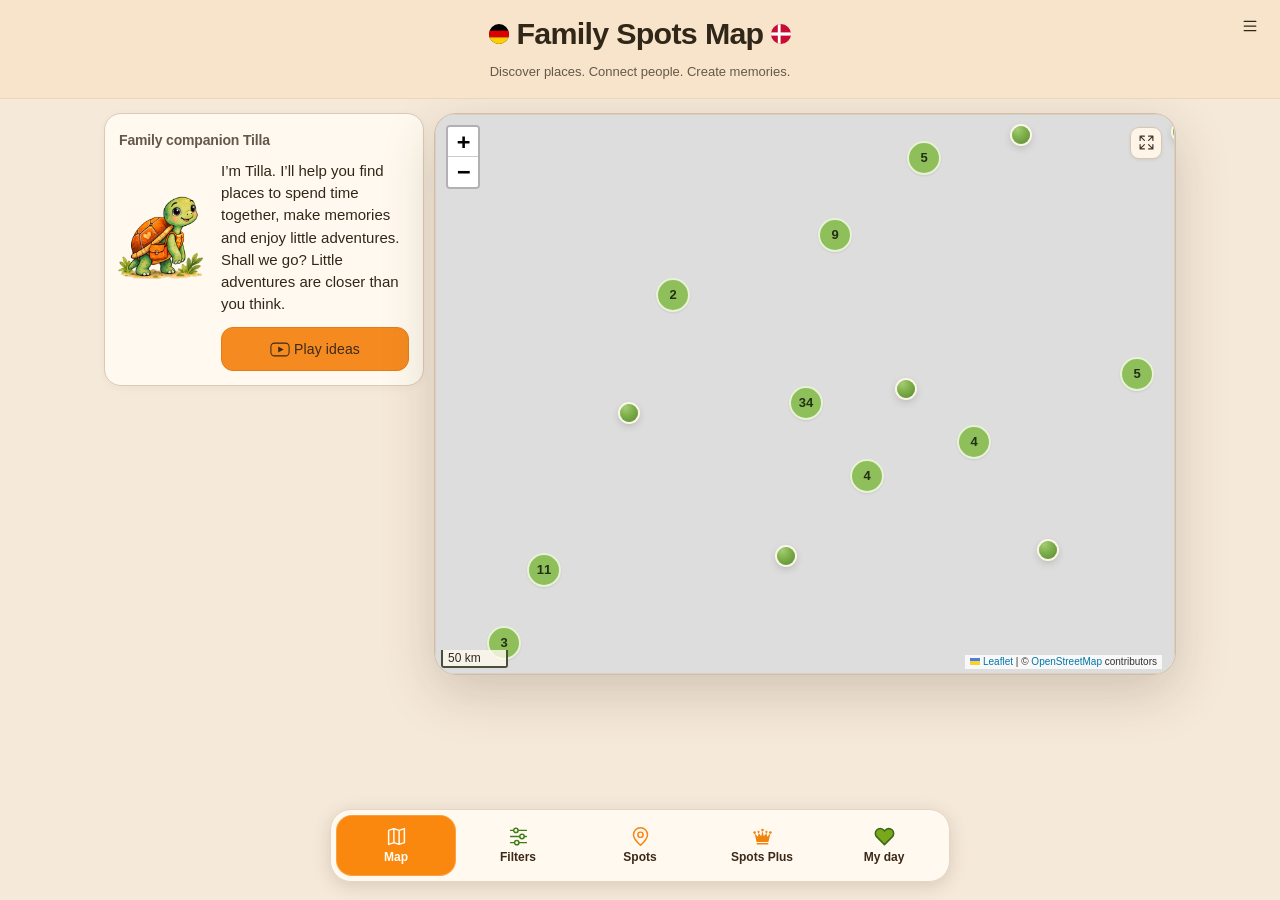
==== index.html @ 64986b83 "Tourenfilter: finale Designreferenz und Navigation, 25/50-km-Schwellen" ====
<!doctype html>
<html lang="de" data-theme="light">
<head>
  <meta charset="utf-8" />
  <meta name="viewport" content="width=device-width, initial-scale=1, viewport-fit=cover" />

  <title>Family Spots Map – Die schönste Karte für Familien-Abenteuer</title>
  <meta
    name="description"
    content="Family Spots Map: Handverlesene Spielplätze, Zoos, Wildparks, Wasser-Spots & familienfreundliche Orte – für eure nächsten Familienabenteuer mit Kindern."
  />

  <!-- Baseline Privacy / UX -->
  <meta name="referrer" content="strict-origin-when-cross-origin" />
  <meta name="format-detection" content="telephone=no" />
  <meta name="robots" content="index,follow" />
  <meta name="color-scheme" content="light" />
  <meta name="theme-color" content="#f7e1d0" />

  <script>
    if (navigator.standalone === true) document.documentElement.classList.add("fsm-ios-standalone");
  </script>

  <!-- ======================================================
       CRITICAL CSS
       Background + Textfarben konsistent.
       ====================================================== -->
  <style>
    html,
    body {
      margin: 0;
      min-height: 100%;
      background: #f7e1d0;
      color: #111827;
    }

    /* Form-Controls erben die Textfarbe, auch unter iOS/Safari. */
    input,
    textarea,
    select,
    button {
      color: inherit;
    }

    /* Gut lesbarer Platzhalter. */
    ::placeholder {
      color: rgba(107, 114, 128, 0.95);
      opacity: 1;
    }

    /* Menü-Icons als Inline-SVG. */
    .app-menu-item-icon svg {
      display: block;
    }

    /* Tilla-Titel kompakter, wie "Filter". */
    .tilla-sidebar-section .sidebar-section-title {
      font-size: 1rem !important;
      line-height: 1.25 !important;
      margin: 0 !important;
    }

    /* Onboarding-Hinweis: Close-Button sichtbar und positioniert. */
    .fsm-onboarding-hint {
      position: relative;
    }

    .fsm-onboarding-hint__close {
      display: inline-flex !important;
      align-items: center;
      justify-content: center;

      position: absolute;
      top: 10px;
      right: 10px;

      width: 34px;
      height: 34px;

      border-radius: 999px;
      border: 1px solid rgba(148, 163, 184, 0.35);
      background: rgba(255, 255, 255, 0.82);

      color: rgba(15, 23, 42, 0.85);
      font-size: 20px;
      line-height: 1;

      cursor: pointer;
      -webkit-tap-highlight-color: transparent;
    }

    .fsm-onboarding-hint__close:active {
      transform: translateY(1px);
      opacity: 0.92;
    }
  </style>


  <meta name="apple-mobile-web-app-title" content="Family Spots Map" />
  <meta name="application-name" content="Family Spots Map" />

  <!-- Canonical & hreflang -->
  <link
    rel="canonical"
    href="https://heimhafen.github.io/Family-Spots-Map/"
  />
  <link
    rel="alternate"
    hreflang="de"
    href="https://heimhafen.github.io/Family-Spots-Map/"
  />
  <link
    rel="alternate"
    hreflang="en"
    href="https://heimhafen.github.io/Family-Spots-Map/en/"
  />
  <link
    rel="alternate"
    hreflang="da"
    href="https://heimhafen.github.io/Family-Spots-Map/da/"
  />

  <!-- Open Graph -->
  <meta
    property="og:title"
    content="Family Spots Map – familienfreundliche Abenteuerkarte"
  />
  <meta
    property="og:description"
    content="Entdecke handverlesene Spielplätze, Wildparks, Wasser-Spots & mehr – ideal für Familienabenteuer mit Kindern."
  />
  <meta property="og:type" content="website" />
  <meta
    property="og:url"
    content="https://heimhafen.github.io/Family-Spots-Map/"
  />
  <meta
    property="og:image"
    content="https://heimhafen.github.io/Family-Spots-Map/assets/social/og-image.png"
  />
  <meta property="og:image:width" content="1200" />
  <meta property="og:image:height" content="630" />
  <meta property="og:locale" content="de_DE" />
  <meta property="og:site_name" content="Family Spots Map" />

  <!-- Twitter Card -->
  <meta name="twitter:card" content="summary_large_image" />
  <meta
    name="twitter:title"
    content="Family Spots Map – familienfreundliche Abenteuerkarte"
  />
  <meta
    name="twitter:description"
    content="Entdecke ausgewählte Spielplätze, Wildparks, Wasser-Spots u.v.m. – ideal für Familienabenteuer."
  />
  <meta
    name="twitter:image"
    content="https://heimhafen.github.io/Family-Spots-Map/assets/social/og-image.png"
  />

  <!-- Structured Data: WebApplication -->
  <script type="application/ld+json">
    {
      "@context": "https://schema.org",
      "@type": "WebApplication",
      "name": "Family Spots Map",
      "operatingSystem": "iOS, Android, Web",
      "applicationCategory": "TravelApplication",
      "url": "https://heimhafen.github.io/Family-Spots-Map/",
      "inLanguage": ["de", "en", "da"],
      "description": "Family Spots Map: Handverlesene Spielplätze, Zoos, Wildparks, Wasser-Spots & familienfreundliche Orte – für eure nächsten Familienabenteuer mit Kindern."
    }
  </script>

  <!-- PWA / Apple -->
  <link
    rel="manifest"
    href="manifest.webmanifest"
  />
  <meta name="apple-mobile-web-app-capable" content="yes" />
  <meta name="mobile-web-app-capable" content="yes" />
  <meta
    name="apple-mobile-web-app-status-bar-style"
    content="black-translucent"
  />



  <!-- Favicon / Icons -->
  <link
    rel="icon"
    type="image/png"
    sizes="192x192"
    href="assets/icons/fsm-home-v845-192.png"
  />
  <link
    rel="apple-touch-icon"
    sizes="180x180"
    href="assets/icons/fsm-home-v845-apple-180.png"
  />

  <!-- Leaflet CSS -->
  <link
    rel="stylesheet"
    href="./vendor/leaflet/leaflet.css"
  />
  <link
    rel="stylesheet"
    href="./vendor/markercluster/MarkerCluster.css"
  />
  <link
    rel="stylesheet"
    href="./vendor/markercluster/MarkerCluster.Default.css"
  />

  <!-- App Styles -->
  <link rel="stylesheet" href="css/styles.css?v=20261110-touren-reference-v1" />
  <link rel="stylesheet" href="css/badges.css" />
  <link rel="stylesheet" href="css/diary.css?v=20261030-diary-3" />
<link rel="stylesheet" href="css/interface.css?v=20261109-details-v43">
  <link rel="stylesheet" href="css/fsm-ui-finish-70.css?v=20261109-details-v43" />
  <link rel="stylesheet" href="css/fsm-ui-finish-71.css?v=20261109-details-v43" />
  <link rel="stylesheet" href="css/filter-showcase-78.css?v=20261109-details-v43" />
  <link rel="stylesheet" href="css/fsm-ui-consistency.css?v=20261109-details-v43" />
  <link rel="stylesheet" href="css/fsm-design-system-83.css?v=20261105-focus-v928" />
  <link rel="stylesheet" href="css/fsm-home-navigation-84.css?v=20261109-details-v43" />
  <link rel="stylesheet" href="css/community-play.css?v=20261109-details-v43" />
<script>document.documentElement.classList.add("fsm-polished");</script>
  <link rel="stylesheet" href="css/main-header-v90.css?v=20261109-details-v43" />
  <link rel="stylesheet" href="css/fsm-map-dock-v901.css?v=20261109-details-v43" />
  <link rel="stylesheet" href="css/fsm-premium-polish-v902.css?v=20261109-details-v43" />
  <link rel="stylesheet" href="css/fsm-header-final-v907.css?v=20261109-details-v43" />
  <link rel="stylesheet" href="css/fsm-proportion-target-v917.css?v=20261109-details-v43" />
  <link rel="stylesheet" href="css/fsm-landscape-space-v918.css?v=20261109-details-v43" />
  <link rel="stylesheet" href="css/cycle-tours.css?v=20261109-details-v43">
  <link rel="stylesheet" href="css/tourenwelt.css?v=20261110-touren-filter-ref-v1">
  <link rel="stylesheet" href="css/fsm-cohesion-v34.css?v=20261109-details-v43">
  <link rel="stylesheet" href="css/fsm-about-premium-v4.css?v=20261109-details-v43">
  <!-- Kalender-Design bewusst nach den älteren globalen Regeln laden. -->
  <link rel="stylesheet" href="css/gemeinsam-erleben-rc.css?v=20261109-details-v43">
  <link rel="stylesheet" href="css/fsm-orange-actions-v41.css?v=20261109-details-v43" />
  <link rel="stylesheet" href="css/fsm-details-v43.css?v=20261110-close-system-v461" />
  <!-- Accessible close-button focus: keyboard indication without touch autofocus rings. -->
  <script>
    (() => {
      const root = document.documentElement;
      document.addEventListener("keydown", (event) => {
        if (event.key === "Tab") root.dataset.fsmFocusModality = "keyboard";
      }, true);
      document.addEventListener("pointerdown", () => {
        root.dataset.fsmFocusModality = "pointer";
      }, { capture: true, passive: true });
    })();
  </script>
  <link rel="stylesheet" href="css/fsm-touren-reference.css?v=20261110-touren-filter-ref-v1">
</head>

<body>
  <!-- Globaler Skip-Link -->
  <a
    href="#main-content"
    class="skip-link"
    data-i18n-de="Zum Hauptinhalt springen"
    data-i18n-en="Skip to main content"
    data-i18n-da="Spring til hovedindholdet"
  >
    Zum Hauptinhalt springen
  </a>

  <noscript>
      <div class="noscript-warning">
        <p lang="de">Family Spots Map benötigt JavaScript. Bitte aktiviert JavaScript, um Karte und Filter zu nutzen.</p>
        <p lang="en">Family Spots Map needs JavaScript. Please enable JavaScript to use the map and filters.</p>
        <p lang="da">Family Spots Map kræver JavaScript. Aktivér JavaScript for at bruge kortet og filtrene.</p>
      </div>
    </noscript>

  <div class="app">
    <!-- =========================================
         HEADER
         ========================================= -->
    <header class="app-header" role="banner">
      <nav
        class="app-header-top"
        aria-label="App-Einstellungen und Schnellzugriffe" data-i18n-aria-label="aria_settings"
      >
        <div class="app-header-left">
          <span
            class="sr-only"
            id="language-switcher-label"
            data-i18n-de="Sprache wechseln"
            data-i18n-en="Change language"
            data-i18n-da="Skift sprog"
          >
            Sprache wechseln
          </span>

          <!-- Unsichtbarer Sprach-Schalter für die bestehende Logik -->
          <button
            id="language-switcher" tabindex="-1"
            class="btn-icon language-switcher sr-only"
            type="button"
            aria-labelledby="language-switcher-label"
          >
            <img
              id="language-switcher-flag"
              class="language-switcher-flag"
              src="assets/flags/flag-de.svg"
              alt=""
              width="24"
              height="24"
              loading="lazy"
              decoding="async"
            />
          </button>
        </div>

        <div class="app-header-right">
          <button
            id="menu-toggle"
            class="btn-icon btn-menu"
            type="button"
            aria-haspopup="dialog"
            aria-expanded="false"
            aria-controls="app-menu"
          >
            <svg class="btn-menu-icon" aria-hidden="true" focusable="false" viewBox="0 0 24 24" width="20" height="20" fill="none" stroke="currentColor" stroke-width="1.5" stroke-linecap="round"><path d="M5 6.5h14M5 12h14M5 17.5h14"/></svg>
            <span
              class="sr-only"
              data-i18n-de="Menü öffnen"
              data-i18n-en="Open menu"
              data-i18n-da="Åbn menu"
            >
              Menü öffnen
            </span>
          </button>
        </div>
      </nav>

      <div class="app-header-main">
        <h1
          class="header-title"
          id="app-title"
          tabindex="-1"
          aria-describedby="header-tagline"
        >
          <span class="header-flag" aria-hidden="true"><img src="assets/flags/flag-de.svg" width="20" height="15" alt="" aria-hidden="true"></span>
          Family <span class="header-title-spots">Spots</span> Map
          <span class="header-flag" aria-hidden="true"><img src="assets/flags/flag-dk.svg" width="20" height="15" alt="" aria-hidden="true"></span>
        </h1>

        <p
          class="header-tagline"
          id="header-tagline"
        >
          Orte entdecken.
          Menschen verbinden.
          Erinnerungen schaffen.
        </p>
      </div>
    </header>

    <!-- =========================================
         HEADER-MENÜ (☰)
         ========================================= -->
    <div
      id="app-menu"
      class="app-menu"
      role="dialog"
      aria-modal="true"
      aria-labelledby="app-menu-title"
      aria-hidden="true"
      hidden
    >
      <div
        class="app-menu-backdrop"
        data-menu-close="1"
        aria-hidden="true"
      ></div>

      <div class="app-menu-panel">
        <div class="app-menu-heading">
          <h2 id="app-menu-title" tabindex="-1" data-i18n="menu_title">Menü</h2>
          <button class="app-menu-close" type="button" data-menu-close="1">
            <svg viewBox="0 0 24 24" width="20" height="20" fill="none" stroke="currentColor" stroke-width="1.7" stroke-linecap="round" aria-hidden="true" focusable="false"><path d="m6 6 12 12M18 6 6 18"/></svg>
            <span class="sr-only" data-i18n-de="Menü schließen" data-i18n-en="Close menu" data-i18n-da="Luk menu">Menü schließen</span>
          </button>
        </div>

        <div class="app-menu-list">
          <button id="btn-cycle-tours" class="app-menu-item" type="button" aria-haspopup="dialog">
            <span class="app-menu-item-icon" aria-hidden="true"><svg viewBox="0 0 24 24" width="22" height="22" fill="none" stroke="currentColor" stroke-width="1.6" stroke-linecap="round" stroke-linejoin="round"><circle cx="5" cy="17" r="4"/><circle cx="19" cy="17" r="4"/><path d="m5 17 4-8 5 8H5m9 0 3-10h2M7 9h5"/></svg></span>
            <span class="app-menu-item-label" data-i18n-de="Radtouren &amp; Bikepacking" data-i18n-en="Cycle tours &amp; bikepacking" data-i18n-da="Cykelture og bikepacking">Radtouren &amp; Bikepacking</span>
          </button>
          <button id="btn-open-favorites" class="app-menu-item" type="button" data-menu-close="1" aria-controls="spot-list">
            <span class="app-menu-item-icon" aria-hidden="true"><svg viewBox="0 0 24 24" width="22" height="22" fill="none" stroke="currentColor" stroke-width="1.8" stroke-linecap="round" stroke-linejoin="round"><path d="M20.8 4.6a5.5 5.5 0 0 0-7.8 0L12 5.7l-1.1-1.1a5.5 5.5 0 0 0-7.8 7.8L12 21l8.8-8.6a5.5 5.5 0 0 0 0-7.8Z"/></svg></span>
            <span class="app-menu-item-label" data-i18n-de="Favoriten" data-i18n-en="Favourites" data-i18n-da="Favoritter">Favoriten</span>
            <span data-favorite-count>0</span>
          </button>

          <!-- Info -->
          <button
            id="btn-help"
            class="app-menu-item"
            type="button"
            data-menu-close="1"
          >
            <span class="app-menu-item-icon" aria-hidden="true">
              <svg
                viewBox="0 0 24 24"
                width="22"
                height="22"
                fill="none"
                stroke="currentColor"
                stroke-width="2"
                stroke-linecap="round"
                stroke-linejoin="round"
              >
                <circle cx="12" cy="12" r="10"></circle>
                <line x1="12" y1="10" x2="12" y2="16"></line>
                <circle cx="12" cy="7" r="1"></circle>
              </svg>
            </span>
            <span
              class="app-menu-item-label"
              data-i18n-de="Über Family Spots Map"
              data-i18n-en="About Family Spots Map"
              data-i18n-da="Om Family Spots Map"
            >
              Über Family Spots Map
            </span>
          </button>

          <!-- Standort -->
          <button
            id="btn-locate"
            class="app-menu-item"
            type="button"
            data-menu-close="1"
          >
            <span class="app-menu-item-icon" aria-hidden="true">
              <svg
                viewBox="0 0 24 24"
                width="22"
                height="22"
                fill="none"
                stroke="currentColor"
                stroke-width="2"
                stroke-linecap="round"
                stroke-linejoin="round"
              >
                <path
                  d="M12 21s7-4.5 7-11a7 7 0 1 0-14 0c0 6.5 7 11 7 11z"
                ></path>
                <circle cx="12" cy="10" r="2"></circle>
              </svg>
            </span>
            <span
              class="app-menu-item-label"
              id="btn-locate-label"
              data-i18n-de="Eigenen Standort auf der Karte anzeigen"
              data-i18n-en="Centre the map on your location"
              data-i18n-da="Vis jeres position på kortet"
            >
              Eigenen Standort auf der Karte anzeigen
            </span>
          </button>
        </div>

        <!-- Sprache: Flaggen-Chips -->
        <div
          class="app-menu-languages"
          role="group"
          aria-labelledby="menu-language-label"
        >
          <p
            id="menu-language-label"
            class="app-menu-languages-label"
            data-i18n-de="Sprache"
            data-i18n-en="Language"
            data-i18n-da="Sprog"
          >
            Sprache
          </p>

          <div class="app-menu-languages-row">
            <button
              type="button"
              class="app-menu-lang-chip"
              data-lang-target="de"
            >
              <span class="app-menu-lang-flag" aria-hidden="true"><img src="assets/flags/flag-de.svg" width="20" height="15" alt="" aria-hidden="true"></span>
              <span class="app-menu-lang-code">DE</span>
            </button>

            <button
              type="button"
              class="app-menu-lang-chip"
              data-lang-target="da"
            >
              <span class="app-menu-lang-flag" aria-hidden="true"><img src="assets/flags/flag-dk.svg" width="20" height="15" alt="" aria-hidden="true"></span>
              <span class="app-menu-lang-code">DA</span>
            </button>

            <button
              type="button"
              class="app-menu-lang-chip"
              data-lang-target="en"
            >
              <span class="app-menu-lang-flag" aria-hidden="true"><img src="assets/flags/flag-gb.svg" width="20" height="15" alt="" aria-hidden="true"></span>
              <span class="app-menu-lang-code">EN</span>
            </button>
          </div>
        </div>
      </div>
    </div>

    <!-- =========================================
         MAIN
         ========================================= -->
    <main
      class="app-main"
      id="main-content"
      role="main"
      tabindex="-1"
    >
      <!-- =======================
           MAP VIEW
           ======================= -->
      <section
        id="view-map"
        class="view view--active"
        aria-label="Karte" data-i18n-aria-label="aria_map"
      >
        <!-- Sidebar -->
        <aside
          class="sidebar"
          id="sidebar"
          aria-labelledby="spots-title"
        >
          <!-- Tilla-Begleiterin -->
          <section
            id="tilla-section"
            class="sidebar-section tilla-sidebar-section"
            aria-labelledby="tilla-title"
          >
            <header class="sidebar-section-header">
              <h2
                class="sidebar-section-title"
                id="tilla-title"
                data-i18n-de="Familienbegleiterin Tilla"
                data-i18n-en="Family companion Tilla"
                data-i18n-da="Familieledsageren Tilla"
              >
                Familienbegleiterin Tilla
              </h2>
            </header>

            <div class="tilla-sidebar-card">
              <div class="tilla-sidebar-avatar">
                <div class="tilla-watercolor-canvas">
                <img
                  src="assets/tilla/tilla-watercolor.png"
                  alt="Tilla die Schildkröte – eure ruhige Familienbegleiterin"
                  loading="lazy"
                  decoding="async"
                  width="1472"
                  height="1069"
                />

                <!--
                  Erinnerungszettel für Tillas Brustbeutel.

                  Die Position und Animation werden in map-spots.css
                  ergänzt. Tilla steuert die Sichtbarkeit über JavaScript.

                  Der Zettel bleibt sichtbar, solange mindestens eine
                  Erinnerung vorhanden ist. Ohne Erinnerungen bleibt
                  dieses dekorative Element ausgeblendet.
                -->
                <span
                  id="tilla-memory-note"
                  class="tilla-memory-note"
                  aria-hidden="true"
                  hidden
                ></span>
                </div>
              </div>

              <div class="tilla-sidebar-text">
                <p
                  id="tilla-sidebar-text"
                >
                  Ich bin Tilla, eure kleine Schildkröte. Lasst uns heute
                  einen Ort ganz nah finden – für Ruhe, Lachen und ein
                  kleines Staunen. 🌿
                </p>

                <div class="tilla-sidebar-actions">
                  <button
                    id="btn-play-idea"
                    type="button"
                    class="btn btn-small btn-play-idea"
                  >
                    <svg class="tilla-play-icon" viewBox="0 0 22 18" width="20" height="17" aria-hidden="true" focusable="false"><rect x="1" y="2" width="20" height="14" rx="4" fill="none" stroke="currentColor" stroke-width="1.15"/><path d="M9 5.6 15 9 9 12.4Z" fill="currentColor"/></svg>
                    <span
                      data-i18n-de="Spielideen"
                      data-i18n-en="Play ideas"
                      data-i18n-da="Legeidéer"
                    >
                      Spielideen
                    </span>
                  </button>
                </div>
              </div>
            </div>
          </section>

          <!-- Kompakter Filter -->
          <section
            class="sidebar-section"
            id="filter-section"
            aria-labelledby="filter-title"
          >
            <header class="sidebar-section-header">
              <h2
                class="sidebar-section-title"
                id="filter-title"
                data-i18n-de="Filter"
                data-i18n-en="Filters"
                data-i18n-da="Filtre"
              >
                Filter
              </h2>

              <button
                id="btn-toggle-filters"
                class="btn-ghost btn-small"
                type="button"
                aria-controls="filter-section"
                aria-expanded="false"
              >
                <span
                >
                  Filter anzeigen
                </span>
                <svg class="fsm-disclosure-chevron" viewBox="0 0 24 24" width="18" height="18" aria-hidden="true" focusable="false"><path d="m6 9 6 6 6-6"/></svg>
              </button>
            </header>

            <p
              class="filter-group-helper filter-group-helper--compact"
              data-i18n-de="Suche, Schnellwahl &amp; Radius – so findet ihr passende Spots."
              data-i18n-en="Search, mood &amp; radius – everything you need to get started. Open all filters only when needed."
              data-i18n-da="Søgning, stemning &amp; radius – alt det vigtigste til at starte med. Åbn alle filtre efter behov."
            >
              Suche, Stimmung &amp; Radius – alles, was ihr für den Start
              braucht. Weitere Filter öffnen sich bei Bedarf.
            </p>

            <!-- Suche -->
            <div class="filter-group">
              <label
                class="filter-group-label"
                for="filter-search"
                id="filter-search-label"
                data-i18n-de="Suche"
                data-i18n-en="Search"
                data-i18n-da="Søg"
              >
                Suche
              </label>

              <input
                id="filter-search"
                name="search"
                class="input"
                type="search"
                placeholder="Ort, Spot, Stichwort …"
                autocomplete="off"
                data-i18n-de="Ort, Spot, Stichwort …"
                data-i18n-en="Place, spot, keywords …"
                data-i18n-da="Sted, spot, søgeord …"
              />
            </div>

            <!-- Stimmung -->
            <div class="filter-group">
              <label
                class="filter-group-label"
                id="filter-mood-label"
                data-i18n-de="Schnell zum Thema"
                data-i18n-en="Choose a theme"
                data-i18n-da="Vælg et tema"
              >
                Stimmung
              </label>

              <p
                class="filter-group-helper filter-group-helper--compact"
                id="filter-mood-helper"
                data-i18n-de="Die Schnellwahl setzt sichtbare Themenfilter. Ihr könnt sie unter „Spots finden“ anpassen."
                data-i18n-en="Quick choices set visible theme filters. Adjust them under “Find spots”."
                data-i18n-da="Genvejene vælger synlige temafiltre. Tilpas dem under „Find spots“."
              >
                Die Schnellwahl setzt sichtbare Themenfilter. Ihr könnt sie unter „Spots finden“ anpassen.
              </p>

              <div
                class="mood-row"
                role="group"
                aria-labelledby="filter-mood-label"
                aria-describedby="filter-mood-helper"
              >
                <button
                  type="button"
                  class="mood-chip"
                  data-mood="relaxed"
                  aria-pressed="false"
                >
                  <span class="mood-chip-emoji" aria-hidden="true">🌿</span>
                  <span
                    class="mood-chip-label"
                    id="mood-relaxed-label"
                    data-i18n-de="Natur entdecken"
                    data-i18n-en="Explore nature"
                    data-i18n-da="Opdag naturen"
                  >
                    Entspannt
                  </span>
                </button>

                <button
                  type="button"
                  class="mood-chip"
                  data-mood="action"
                  aria-pressed="false"
                >
                  <span class="mood-chip-emoji" aria-hidden="true">⛰️</span>
                  <span
                    class="mood-chip-label"
                    id="mood-action-label"
                    data-i18n-de="Bewegung"
                    data-i18n-en="Active"
                    data-i18n-da="Aktiv"
                  >
                    Bewegung
                  </span>
                </button>

                <button
                  type="button"
                  class="mood-chip"
                  data-mood="water"
                  aria-pressed="false"
                >
                  <span class="mood-chip-emoji" aria-hidden="true">💧</span>
                  <span
                    class="mood-chip-label"
                    id="mood-water-label"
                    data-i18n-de="Baden &amp; Wasserspiel"
                    data-i18n-en="Swimming &amp; water play"
                    data-i18n-da="Badning og vandleg"
                  >Baden &amp; Wasserspiel
                  </span>
                </button>

                <button
                  type="button"
                  class="mood-chip"
                  data-mood="animals"
                  aria-pressed="false"
                >
                  <span class="mood-chip-emoji" aria-hidden="true">🐾</span>
                  <span
                    class="mood-chip-label"
                    id="mood-animals-label"
                    data-i18n-de="Tier-Tag"
                    data-i18n-en="Animal day"
                    data-i18n-da="Dyredag"
                  >
                    Tier-Tag
                  </span>
                </button>
              </div>
            </div>

            <!-- Entfernung -->
            <div class="filter-group">
              <label
                class="filter-group-label"
                for="filter-radius"
                id="filter-radius-label"
                data-i18n-de="Entfernung"
                data-i18n-en="Distance"
                data-i18n-da="Afstand"
              >
                Entfernung
              </label>

              <p
                class="filter-group-helper filter-group-helper--compact"
                id="filter-radius-helper"
                data-i18n-de="Wie weit möchtet ihr heute unterwegs sein?"
                data-i18n-en="How far would you like to go today?"
                data-i18n-da="Hvor langt vil I gerne tage i dag?"
              >
                Wie weit möchtet ihr heute unterwegs sein?
              </p>

              <div class="radius-row">
                <input
                  id="filter-radius"
                  name="radius"
                  type="range"
                  min="0"
                  max="4"
                  step="1"
                  value="4"
                  aria-labelledby="filter-radius-label"
                  aria-describedby="filter-radius-helper filter-radius-description"
                />

                <span
                  id="filter-radius-max-label"
                  class="radius-max-label"
                >
                  Alle Spots
                </span>
              </div>

              <p
                id="filter-radius-description"
                class="radius-description"
              >
                Ohne Entfernungsgrenze.
              </p>
            </div>

            <!-- Zusammenfassung & Button "Alle Filter öffnen" -->
            <div class="filter-footer">
              <button
                id="btn-open-filter-modal"
                class="btn btn-small"
                type="button"
              >
                <span
                  data-i18n-de="Spots finden"
                  data-i18n-en="Find spots"
                  data-i18n-da="Find spots"
                >
                  Alle Filter öffnen
                </span>
              </button>

              <p
                id="filter-summary"
                class="filter-summary"
              >
                Aktive Filter: Basisfilter
              </p>
            </div>
          </section>

          <!-- Spot-Liste -->
          <section
            class="sidebar-section sidebar-section--grow"
            aria-labelledby="spots-title"
          >
            <header class="sidebar-section-header">
              <h2 class="sidebar-section-title" id="spots-title" data-i18n="spots_title">Spots</h2>

              <button
                id="btn-toggle-spots"
                class="btn-ghost btn-small"
                type="button"
                aria-controls="spot-list"
                aria-expanded="false"
              >
                <span
                  data-state="hide"
                  class="hidden"
                  data-i18n-de="Spots ausblenden"
                  data-i18n-en="Hide spots"
                  data-i18n-da="Skjul spots"
                >
                  Spots ausblenden
                </span>

                <span
                  data-state="show"
                  data-i18n-de="Spots anzeigen"
                  data-i18n-en="Show spots"
                  data-i18n-da="Vis spots"
                >
                  Spots anzeigen
                </span>
                <svg class="fsm-disclosure-chevron" viewBox="0 0 24 24" width="18" height="18" aria-hidden="true" focusable="false"><path d="m6 9 6 6 6-6"/></svg>
              </button>

              <button
                id="btn-toggle-view"
                class="btn-ghost btn-small sr-only"
                type="button"
                aria-pressed="false"
                aria-controls="sidebar"
                tabindex="-1"
              >
                <span
                >
                  Nur Karte
                </span>
              </button>
            </header>

            <p id="spot-results-context" class="spot-results-context" hidden></p>
            <div id="spot-list" class="spot-list" hidden></div>
          </section>
        </aside>

        <!-- Karte + Details -->
        <section class="map-section" aria-label="Karte mit Spots" data-i18n-aria-label="aria_map_spots">
          <div id="map" class="map-container"></div>

          <aside
            id="spot-detail"
            class="spot-details spot-details--hidden"
          ></aside>
        </section>

        <!-- Family Spots Plus -->
        <details
          class="sidebar-section"
          id="plus-section"
          aria-labelledby="plus-section-title"
        >
          <summary class="sidebar-section-header">
            <h2
              class="sidebar-section-title"
              id="plus-section-title"
            >
              <span>Spots Plus</span><svg class="spots-plus-crown" viewBox="0 0 32 26" width="22" height="20" aria-hidden="true" focusable="false"><g fill="currentColor"><path d="M4 8.5l5 5 1-6 4 5 2-8 2 8 4-5 1 6 5-5-3 13H7z"/><circle cx="4" cy="7" r="2"/><circle cx="10" cy="6" r="1.6"/><circle cx="16" cy="3" r="2"/><circle cx="22" cy="6" r="1.6"/><circle cx="28" cy="7" r="2"/><rect x="7" y="23" width="18" height="2" rx=".7"/></g></svg>
            </h2>

            <span id="btn-toggle-plus"
              class="btn-ghost btn-small"
            >
              <span
              >
                Anzeigen
              </span>
            </span>
          </summary>

          <div class="filter-group">
            <p
              id="plus-status-text"
              role="status" aria-live="polite" aria-atomic="true"
            >
              Spots Plus ist derzeit nicht freigeschaltet.
            </p>
          </div>

          <div class="plus-code-form">
            <label for="plus-code-input"
              data-i18n-de="Zugangscode eingeben:"
              data-i18n-en="Enter an access code:"
              data-i18n-da="Indtast adgangskode:"
            >Zugangscode eingeben:</label>

            <div class="plus-code-row">
              <input
                id="plus-code-input"
                name="plus-code"
                class="input"
                type="text"
                autocomplete="off"
              />

              <button
                id="plus-code-submit"
                class="btn"
                type="button"
              >
                <span
                  data-i18n-de="Code aktivieren"
                  data-i18n-en="Activate code"
                  data-i18n-da="Aktivér kode"
                >
                  Code aktivieren
                </span>
              </button>
            </div>

            <p class="plus-note"
              data-i18n-de="Spots Plus befindet sich in Entwicklung. Derzeit sind Zusatzfunktionen nur über einen Entwicklerzugang freigeschaltet. Ein öffentliches Testangebot oder Abonnement gibt es noch nicht."
              data-i18n-en="Spots Plus is under development. Extra features are currently available only with a developer access code. There is no public trial or subscription yet."
              data-i18n-da="Spots Plus er under udvikling. Ekstra funktioner er i øjeblikket kun tilgængelige med en udvikleradgangskode. Der er endnu ingen offentlig prøveperiode eller abonnement."
            >Spots Plus befindet sich in Entwicklung. Derzeit sind Zusatzfunktionen nur über einen Entwicklerzugang freigeschaltet. Ein öffentliches Testangebot oder Abonnement gibt es noch nicht.</p>
          </div>
        </details>

        <!-- Mein Tag opens the private diary without rebuilding the map. -->
        <button id="btn-open-diary" type="button" class="sidebar-section diary-launcher" aria-controls="view-diary">
          <span class="sidebar-section-title"><span data-i18n-de="Mein Tag" data-i18n-en="My day" data-i18n-da="Min dag">Mein Tag</span> <svg class="fsm-daylog-heart" viewBox="0 0 24 24" width="20" height="20" aria-hidden="true" focusable="false">
                <path d="M20.84 4.61a5.5 5.5 0 0 0-7.78 0L12 5.67l-1.06-1.06a5.5 5.5 0 0 0-7.78 7.78L12 21.23l8.84-8.84a5.5 5.5 0 0 0 0-7.78Z" />
              </svg></span>
          <span data-i18n-de="Öffnen" data-i18n-en="Open" data-i18n-da="Åbn">Öffnen</span>
        </button>
      </section>

      <!-- Private diary; existing storage and element IDs remain compatible. -->
      <section id="view-diary" class="diary-view" hidden aria-hidden="true" aria-labelledby="diary-title">
        <nav class="diary-navigation" aria-label="Tagebuch">
          <button id="diary-return-map" type="button" class="diary-back"><svg viewBox="0 0 24 24" aria-hidden="true"><path d="m15 5-7 7 7 7"/></svg><span data-i18n-de="Zurück zur Karte" data-i18n-en="Back to map" data-i18n-da="Tilbage til kortet">Zurück zur Karte</span></button>
        </nav>
        <header class="diary-heading">
          <div><h1 id="diary-title" tabindex="-1"><span data-i18n-de="Mein Tag" data-i18n-en="My day" data-i18n-da="Min dag">Mein Tag</span> <svg class="fsm-daylog-heart" viewBox="0 0 24 24" width="20" height="20" aria-hidden="true" focusable="false">
                <path d="M20.84 4.61a5.5 5.5 0 0 0-7.78 0L12 5.67l-1.06-1.06a5.5 5.5 0 0 0-7.78 7.78L12 21.23l8.84-8.84a5.5 5.5 0 0 0 0-7.78Z" />
              </svg></h1><p data-i18n-de="Erinnerungen in Wort und Bild" data-i18n-en="Memories in words and pictures" data-i18n-da="Minder i ord og billeder">Erinnerungen in Wort und Bild</p></div>
          <button id="diary-new-memory" type="button" class="btn diary-new" aria-controls="diary-composer" aria-expanded="false"><svg viewBox="0 0 24 24" aria-hidden="true"><path d="M12 5v14M5 12h14"/></svg><span data-i18n-de="Erinnerung festhalten" data-i18n-en="Capture a memory" data-i18n-da="Gem et minde">Erinnerung festhalten</span></button>
        </header>
        <details id="daylog-section" open aria-labelledby="diary-title">
          <summary hidden>Mein Tag</summary>
          <div class="filter-group diary-content">
            <section id="diary-composer" class="diary-composer" hidden aria-labelledby="diary-new-memory">

            <label
              for="daylog-text"
              data-i18n-de="Wie war euer Tag?"
              data-i18n-en="How was your day?"
              data-i18n-da="Hvordan var jeres dag?"
            >
              Wie war euer Tag?
            </label>

            <p
              class="filter-group-helper"
              data-i18n-de="Haltet einen kleinen Moment fest, an den ihr euch später erinnern möchtet. Wenn ihr mögt, schreibt Tilla einen kleinen Gruß."
              data-i18n-en="Capture a little moment you’d like to remember later – and if you like, add a small note to Tilla."
              data-i18n-da="Gem et lille øjeblik, som I gerne vil huske. Hvis I har lyst, kan I skrive en lille hilsen til Tilla."
            >
              Haltet einen kleinen Moment fest, an den ihr euch später erinnern möchtet. Wenn ihr mögt, schreibt Tilla einen kleinen Gruß.
            </p>

            <textarea
              id="daylog-text"
              name="daylog"
              class="input"
              rows="3"
              placeholder="Heute haben wir einen Ort gefunden, an dem die Zeit kurz langsamer wurde."
            ></textarea>

            <button
              id="daylog-save"
              class="btn btn-small"
              type="button"
            ><svg class="memory-save-icon" viewBox="0 0 24 24" width="19" height="19" fill="none" stroke="currentColor" stroke-width="1.7" stroke-linecap="round" stroke-linejoin="round" aria-hidden="true" focusable="false"><path d="M5 3h12l4 4v14H3V3Zm2 0v7h10V3M7 21v-7h10v7"/></svg>
              <span
                data-i18n-de="Speichern"
                data-i18n-en="Save"
                data-i18n-da="Gem"
              >
                Speichern
              </span>
            </button>


              <button id="diary-composer-close" type="button" class="btn-ghost" data-i18n-de="Eingabe schließen" data-i18n-en="Close editor" data-i18n-da="Luk indtastning">Eingabe schließen</button>
            </section>
            <p id="diary-empty" class="diary-empty" data-i18n-de="Hier ist Platz für eure Erinnerungen. Haltet euren ersten Moment fest – mit einem Foto, ein paar Worten oder beidem." data-i18n-en="A place for your memories. Capture your first moment with a photo, a few words, or both." data-i18n-da="Her er plads til jeres minder. Gem det første øjeblik med et billede, et par ord eller begge dele.">Hier ist Platz für eure Erinnerungen. Haltet euren ersten Moment fest – mit einem Foto, ein paar Worten oder beidem.</p>
            <div id="daylog-list" class="daylog-list"></div>
          </div>
        </details>
      </section>

      <!-- =========================================
           ABOUT VIEW (DE / DA / EN)
           ========================================= -->
      <section
        id="view-about"
        class="view"
        aria-label="Über Family Spots Map" data-i18n-aria-label="aria_about"
      >
        <button type="button" class="btn btn-small fsm-about-back" data-return-map><svg viewBox="0 0 24 24" width="18" height="18" aria-hidden="true" focusable="false" fill="none" stroke="currentColor" stroke-width="1.7" stroke-linecap="round" stroke-linejoin="round"><path d="m14 5-7 7 7 7M7 12h12"/></svg><span data-i18n-de="Zur Karte" data-i18n-en="Back to map" data-i18n-da="Tilbage til kortet">Zur Karte</span></button>
        <!-- Deutsch -->
        <article
          id="page-about-de"
          class="page page-about"
          lang="de"
          aria-hidden="false"
        >
<section class="fsm-about-intro" aria-labelledby="fsm-about-de-intro-title">
          <h2 id="fsm-about-de-intro-title">Über Family Spots Map</h2>

          <p>
            Family Spots Map ist eine Karte, behutsam gezeichnet für Familienabenteuer – 
            von Eltern für Eltern. 
            Nicht Ströme aus Listen, nicht anonyme Sterne, 
            sondern handverlesene Spielplätze, Zoos und Wildparks, 
            Wasser-Spots, Museen, Bewegungsparks 
            und viele weitere Orte für gemeinsame Familienmomente.
          </p>

          <p>
            Im Mittelpunkt stehen Qualität, Sicherheit und echte, geerdete Erlebnisse mit Kindern – 
            keine Karte, die am größten sein will, 
            sondern eine, auf die ihr euch verlassen könnt, 
            wenn ihr mit Rucksäcken, Snacks und ein bisschen Hoffnung im Gepäck loszieht.
          </p>

          <p>
            Family Spots Map wächst aus dem Blick einer jungen Familie, 
            die selbst mit Kindern unterwegs ist – 
            manchmal übermüdet, manchmal voller Tatendrang, 
            doch immer auf der Suche nach einem guten Ort 
            für ein paar leuchtende Stunden zwischendurch.
          </p>

          <p>
            <strong>Tilla, unsere kleine Schildkröte, flüstert uns zu, wie kostbar gemeinsame Zeit ist.</strong> 
            Sie lädt euch ein, das Tempo herauszunehmen, 
            kurz durchzuatmen 
            und den einen Ort zu finden, an dem aus Minuten 
            ein Familienmoment wird, der bleibt.
          </p></section>
<section class="fsm-about-chapter" aria-labelledby="fsm-about-de-section-1"><h3 id="fsm-about-de-section-1">So funktioniert Family Spots Map</h3>

          <p>
            <strong>Karte &amp; Filter:</strong> Zoome in eure Region, 
            streif mit den Fingern über die Karte 
            und lass dir zeigen, was heute zu euch passt – 
            Spielplatz, Wildpark, Pumptrack 
            oder ein Spot, den dein Stichwort herbeiruft.
          </p>

          <p>
            <strong>Spot-Karten:</strong> Jeder Spot bekommt eine kleine Bühne – 
            eine kurze Beschreibung, besondere Hinweise 
            wie „Autosafari“, „barrierefrei“ oder „mit Wasser in der Nähe“ 
            und – wo möglich – das Zeichen, dass wir ihn für euch verifiziert haben.
          </p>

          <p>
            <strong>Favoriten:</strong> Gebt euren Lieblingsorten ein Herz, 
            damit ihr sie unterwegs auf einen Blick wiederfindet – 
            auch dann, wenn das Netz gerade leiser wird 
            und ihr euch auf euren eigenen Kompass verlasst.
          </p>

          <p>
            <strong>Offline-Grundfunktion:</strong> Die wichtigsten Daten ruhen auf eurem Gerät, 
            damit ihr eure Spots wiederentdeckt, 
            selbst wenn der Empfang nur flüstert 
            oder unterwegs kurz ganz verschwindet.
          </p></section>
<section class="fsm-about-chapter" aria-labelledby="fsm-about-de-section-2"><h3 id="fsm-about-de-section-2">Kuratiert &amp; verifiziert – unser Qualitätsversprechen</h3>

          <p>
            Family Spots Map ist keine anonyme Sammelplattform, 
            sondern eine lebendige Karte, 
            in der jeder Spot bewusst gewählt 
            und immer wieder neu angesehen wird.
          </p>

          <p>
            Das Zeichen <strong>„Infos geprüft“</strong> kennzeichnet Angaben, die wir anhand von Quellen oder eigenen Besuchen geprüft haben. 
            Die Prüfung kann einzelne Angaben betreffen, etwa Lage, Kategorie oder Besuchshinweise. 
            Sie bestätigt nicht automatisch die gesamte Ausstattung oder Barrierefreiheit. 
            In den Besuchshinweisen zeigen wir, welche Angaben bestätigt sind und welche noch offen sind.
          </p>

          <p>
            Und doch bleibt die Welt in Bewegung: 
            Spielgeräte werden erneuert, Wege gesperrt, Regeln angepasst – 
            prüft deshalb bitte immer auch die Schilder vor Ort, 
            die aktuellen Informationen der Betreiber 
            und euren eigenen Eindruck.
          </p></section>
<section class="fsm-about-chapter" aria-labelledby="fsm-about-de-section-3"><h3 id="fsm-about-de-section-3">Family Spots Plus – mehr für Camping, WoMo &amp; Abenteuer</h3>

          <p>
            Zusammen mit passenden Zusatzpaketen öffnet <strong>Family Spots Plus</strong> die Tür 
            zu besonderen Spezial-Kategorien – 
            Rastplätze mit Spielplatz &amp; Dusche, 
            kostenlose Stellplätze in Spielplatznähe, 
            Wohnmobil-Service-Stationen, 
            familienfreundliche Campingplätze, 
            Bikepacking-Spots und Wege, 
            die sich wie kleine Abenteuer-Routen anfühlen.
          </p>

          <p>
            Spots Plus wird derzeit weiterentwickelt. Die Grundkarte und frei verfügbare Spots sind ohne Freischaltung nutzbar. Zusätzliche Bereiche werden momentan ausschließlich mit einem Entwicklerzugang getestet. Es gibt aktuell keinen öffentlichen Testcode, keinen Plus-Kauf und kein kostenpflichtiges Abo. Ob es später ein Bezahlangebot gibt und wie es aussieht, steht noch nicht fest.
          </p>

          <p>
            <strong>Wie erkenne ich Plus-Kategorien?</strong> 
            In der Kategorien-Liste tragen Plus-Inhalte ein klares Zeichen – 
            zum Beispiel „· Plus“, „· Wasser-Add-on (Plus)“ 
            oder „· WoMo-Add-on (Plus)“. 
            Was keinen Zusatz trägt, gehört zur Basis 
            und ist Teil der Grundkarte.
          </p></section>
<section class="fsm-about-chapter" aria-labelledby="fsm-about-de-section-4"><h3 id="fsm-about-de-section-4">Für Kommunen, Destinationen &amp; Campingplätze</h3>

          <p>
            Family Spots Map ist nicht nur eine Karte für Familien, 
            sondern auch ein Werkzeug für Orte, die bewusst familienfreundlich auftreten möchten – 
            Städte, Gemeinden, Tourismusregionen, Campingplätze und Ferienanlagen.
          </p>

          <p>Als Partner könnt ihr:</p>

          <ul>
            <li>eure Region oder Anlage mit kuratierten Familien-Spots sichtbar machen,</li>
            <li>perspektivisch Plus-Zugänge für Gäste, Bürgerinnen und Bürger anbieten,</li>
            <li>eure familienfreundlichen Angebote klar markieren und hervorheben,</li>
            <li>Rückmeldungen von Familien nutzen, um Angebote weiterzuentwickeln.</li>
          </ul>

          <p>
            So entsteht aus einer Karte ein Service-Baustein für eure Familienstrategie – 
            vom familienfreundlichen Campingplatz bis zur „Kinder &amp; Familien“-Schwerpunktregion.
          </p>

          <p>
            Interesse an einer Pilotregion oder Kooperation? Schreibe gern an
            <a href="mailto:hallo@familyspotsmap.de?subject=Partneranfrage">hallo@familyspotsmap.de</a>.
          </p></section>
<section class="fsm-about-chapter" aria-labelledby="fsm-about-de-section-5"><h3 id="fsm-about-de-section-5">Mitmachen – hilf, die Karte besser zu machen</h3>

          <p>
            Du kennst einen Spot, der hier noch fehlt – 
            einen besonderen Spielplatz, 
            ein verstecktes Natur-Highlight 
            oder einen Campingplatz, der sich mit Kindern genau richtig anfühlt?
          </p>

          <p>
            Dann melde dich mit den wichtigsten Infos: 
            Ort, Kategorie und kurz, warum dieser Platz 
            für Familien besonders gut funktioniert. 
            Vielleicht ist es der Blick, die Ruhe, 
            die eine Schaukel oder das freundliche „Hallo“ vor Ort.
          </p>

          <p>
            Gemeinsam machen wir die Karte Schritt für Schritt besser – 
            so, wie Familien sie wirklich brauchen.
          </p></section>
<section class="fsm-about-chapter" aria-labelledby="fsm-about-de-section-6"><h3 id="fsm-about-de-section-6">Nutzung, Verantwortung &amp; Sicherheit</h3>

          <p>
            Family Spots Map stellt Informationen nach bestem Wissen bereit, 
            kann aber keine Garantie für Vollständigkeit, 
            Sicherheit oder die Einhaltung aller lokalen Regeln geben.
          </p>

          <p>Bitte achte vor Ort immer auf:</p>

          <ul>
            <li>Beschilderung und alle Hinweise, die der Ort dir gibt,</li>
            <li>Naturschutz-Regeln, Badeaufsicht und das aktuelle Wetter,</li>
            <li>Alter, Mut und Fähigkeiten deiner Kinder.</li>
          </ul>

          <p>
            Die Nutzung erfolgt in eigener Verantwortung – 
            ihr kennt eure Kinder 
            und eure Situation am besten.
          </p></section>
<section class="fsm-about-chapter" aria-labelledby="fsm-about-de-section-7"><h3 id="fsm-about-de-section-7">Projektstatus &amp; Version</h3>

          <p>
            Family Spots Map ist ein wachsendes Herzensprojekt. 
            Neue Spots, Regionen und Kategorien kommen Schritt für Schritt dazu – 
            zuerst dort, wo wir selbst mit unseren Kindern unterwegs sind, 
            dann gemeinsam mit Partnern und der Community.
          </p>

          <p>App-Version: <strong>20261109-details-v43</strong></p>

          <p>
            Wenn dir die Karte geholfen hat, 
            einen guten Tag mit deiner Familie zu verbringen, 
            einen Moment der Leichtigkeit zu finden 
            oder einen Ort, an den ihr gern zurückdenkt, 
            dann hat sie ihren Zweck erfüllt.
          </p>
        </section>
</article>

        <!-- Dansk -->
        <article
          id="page-about-da"
          class="page page-about hidden"
          lang="da"
          aria-hidden="true"
        >
<section class="fsm-about-intro" aria-labelledby="fsm-about-da-intro-title">
          <h2 id="fsm-about-da-intro-title">Om Family Spots Map</h2>

          <p>
            Family Spots Map er et kort, tegnet med omtanke til familieeventyr – 
            lavet af forældre til forældre. 
            Ikke endeløse lister, ikke anonyme stjerner, 
            men håndplukkede legepladser, zoologiske haver og dyreparker, 
            steder til vandleg, museer, aktivitetsparker 
            og mange andre steder til fælles familieminder.
          </p>

          <p>
            I centrum står kvalitet, tryghed og virkelige oplevelser med børn – 
            ikke kortet, der vil være størst, 
            men det, I kan stole på, 
            når I tager afsted med rygsække, snacks 
            og en lille smule håb i bagagen.
          </p>

          <p>
            Family Spots Map tager udgangspunkt i en ung familie, 
            der selv er på tur med børn – 
            nogle gange trætte, andre gange fulde af energi, 
            men altid på jagt efter et godt sted 
            til et par lyse timer midt i hverdagen.
          </p>

          <p>
            <strong>Tilla, vores lille skildpadde, minder os om, hvor kostbar fælles tid er.</strong> 
            Hun inviterer jer til at sænke tempoet, 
            trække vejret et øjeblik 
            og finde det ene sted, hvor minutter 
            bliver til et fælles minde, der bliver hos jer.
          </p></section>
<section class="fsm-about-chapter" aria-labelledby="fsm-about-da-section-1"><h3 id="fsm-about-da-section-1">Sådan fungerer Family Spots Map</h3>

          <p>
            <strong>Kort &amp; filtre:</strong> Zoom ind på jeres område, 
            glid med fingrene hen over kortet 
            og få vist, hvad der passer til jer i dag – 
            legeplads, dyrepark, pumptrack 
            eller et spot, der passer til jeres søgeord.
          </p>

          <p>
            <strong>Spotkort:</strong> Hvert spot får en lille scene – 
            en kort beskrivelse, særlige oplysninger 
            som »autosafari«, »tilgængeligt« eller »vand i nærheden« 
            og – hvor det er muligt – et lille tegn på, 
            at vi har verificeret stedet for jer.
          </p>

          <p>
            <strong>Favoritter:</strong> Giv jeres yndlingssteder et hjerte, 
            så de hurtigt dukker op, når I er på tur – 
            også når nettet bliver svagere, 
            og I må stole på jeres eget indre kompas.
          </p>

          <p>
            <strong>Offline-grundfunktion:</strong> De vigtigste data ligger lokalt på jeres enhed, 
            så I kan finde jeres spots igen, 
            selv når forbindelsen kun hvisker 
            eller forsvinder et øjeblik undervejs.
          </p></section>
<section class="fsm-about-chapter" aria-labelledby="fsm-about-da-section-2"><h3 id="fsm-about-da-section-2">Kurateret &amp; verificeret – vores kvalitetsløfte</h3>

          <p>
            Family Spots Map er ikke en anonym samling af pins, 
            men et levende kort, 
            hvor hvert spot er valgt med omtanke 
            og ses på igen og igen.
          </p>

          <p>
            Mærket <strong>»Oplysninger tjekket«</strong> viser, at oplysninger er undersøgt ud fra kilder eller vores egne besøg. 
            Tjekket kan omfatte enkelte oplysninger, for eksempel beliggenhed, kategori eller besøgsoplysninger. 
            Mærket bekræfter ikke automatisk alle faciliteter eller fuld tilgængelighed. 
            I besøgsoplysningerne viser vi, hvad der er bekræftet, og hvad der endnu ikke er afklaret.
          </p>

          <p>
            Verden ændrer sig alligevel hele tiden: 
            Legepladser bygges om, stier lukkes, regler justeres – 
            så tjek altid skilte på stedet, 
            de aktuelle oplysninger fra udbyderen 
            og jeres egen mavefornemmelse.
          </p></section>
<section class="fsm-about-chapter" aria-labelledby="fsm-about-da-section-3"><h3 id="fsm-about-da-section-3">Family Spots Plus – mere til camping, autocamper &amp; eventyr</h3>

          <p>
            Sammen med passende tilvalg åbner <strong>Family Spots Plus</strong> døren 
            til særlige ekstra-kategorier – 
            rastepladser med legeplads &amp; bruser, 
            gratis autocamperpladser tæt på legepladser, 
            tømmestationer til autocampere, 
            familievenlige campingpladser, 
            bikepacking-spots og ruter, 
            der føles som små eventyr.
          </p>

          <p>
            Spots Plus er stadig under udvikling. Grundkortet og gratis steder kan bruges uden aktivering. Ekstra områder testes i øjeblikket kun med en udvikleradgangskode. Der er endnu ingen offentlig testkode, købsmulighed eller betalt abonnement. Et eventuelt fremtidigt betalingstilbud og priser er endnu ikke fastlagt.
          </p>

          <p>
            <strong>Hvordan genkender jeg Plus-kategorier?</strong> 
            I kategorilisten har Plus-indhold et tydeligt mærke – 
            for eksempel »· Plus«, »· vandtilvalg (Plus)« 
            eller »· autocampertilvalg (Plus)«. 
            Det, der ikke har ekstra mærke, hører til grundkortet.
          </p></section>
<section class="fsm-about-chapter" aria-labelledby="fsm-about-da-section-4"><h3 id="fsm-about-da-section-4">For kommuner, destinationer &amp; campingpladser</h3>

          <p>
            Family Spots Map er ikke kun et kort til familier, 
            men også et værktøj for steder, der ønsker at være tydeligt familievenlige – 
            byer, kommuner, destinationer, campingpladser og ferieanlæg.
          </p>

          <p>Som partner kan I:</p>

          <ul>
            <li>gøre jeres område eller anlæg synligt for familier gennem kuraterede spots,</li>
            <li>på sigt tilbyde Plus-adgang til gæster og borgere,</li>
            <li>markere jeres familievenlige tilbud tydeligt i kortet,</li>
            <li>bruge tilbagemeldinger fra familier til at udvikle jeres tilbud videre.</li>
          </ul>

          <p>
            På den måde bliver kortet en del af jeres familieindsats – 
            fra den familievenlige campingplads til hele familiedestinationer.
          </p>

          <p>
            Interesseret i et pilotprojekt eller samarbejde? Skriv til
            <a href="mailto:hallo@familyspotsmap.de?subject=Partnerskabsforesp%C3%B8rgsel">hallo@familyspotsmap.de</a>.
          </p></section>
<section class="fsm-about-chapter" aria-labelledby="fsm-about-da-section-5"><h3 id="fsm-about-da-section-5">Vær med – hjælp kortet med at blive bedre</h3>

          <p>
            Kender du et spot, der mangler her – 
            en særlig legeplads, 
            en skjult naturoplevelse 
            eller en campingplads, der føles helt rigtig med børn?
          </p>

          <p>
            Så skriv med de vigtigste oplysninger: 
            Sted, kategori og kort, hvorfor stedet 
            fungerer ekstra godt for familier. 
            Måske er det udsigten, roen, 
            den ene gynge eller det venlige »hej« på stedet.
          </p>

          <p>
            Sammen gør vi kortet lidt bedre trin for trin – 
            sådan som familier virkelig har brug for det.
          </p></section>
<section class="fsm-about-chapter" aria-labelledby="fsm-about-da-section-6"><h3 id="fsm-about-da-section-6">Anvendelse, ansvar &amp; sikkerhed</h3>

          <p>
            Family Spots Map stiller informationer til rådighed 
            efter bedste viden, 
            men kan ikke garantere fuldstændighed, 
            sikkerhed eller overholdelse af alle lokale regler.
          </p>

          <p>Vær altid opmærksom på:</p>

          <ul>
            <li>skilte og alle lokale henvisninger,</li>
            <li>naturbeskyttelse, badeopsyn og vejret,</li>
            <li>jeres børns alder, mod og kunnen.</li>
          </ul>

          <p>
            Brug af appen sker på eget ansvar – 
            I kender jeres børn 
            og jeres situation bedst.
          </p></section>
<section class="fsm-about-chapter" aria-labelledby="fsm-about-da-section-7"><h3 id="fsm-about-da-section-7">Projektstatus &amp; version</h3>

          <p>
            Family Spots Map er et voksende hjerteprojekt. 
            Nye spots, regioner og kategorier kommer til skridt for skridt – 
            først dér, hvor vi selv er på tur med vores børn, 
            senere sammen med partnere og fællesskabet.
          </p>

          <p>Appversion: <strong>20261109-details-v43</strong></p>

          <p>
            Hvis kortet har hjulpet jer 
            til en god dag som familie, 
            et øjeblik af lethed 
            eller et sted, I tænker varmt tilbage på, 
            så har det opfyldt sit formål.
          </p>
        </section>
</article>

        <!-- Englisch -->
        <article
          id="page-about-en"
          class="page page-about hidden"
          lang="en"
          aria-hidden="true"
        >
<section class="fsm-about-intro" aria-labelledby="fsm-about-en-intro-title">
          <h2 id="fsm-about-en-intro-title">About Family Spots Map</h2>

          <p>
            Family Spots Map is a carefully curated map for family adventures – 
            drawn by parents for parents. 
            Instead of endless lists or faceless ratings, 
            you’ll find handpicked playgrounds, zoos and wildlife parks, 
            places for water play, museums, activity parks 
            and many more places for shared family moments.
          </p>

          <p>
            The focus is simple: 
            quality, safety and real experiences with children – 
            not the biggest map, 
            but the one you can rely on.
          </p>

          <p>
            Family Spots Map is created from the perspective 
            of a young family who are out and about with their own children – 
            often short on time, sometimes tired, 
            yet always searching for a good place 
            to spend a few bright hours together.
          </p>

          <p>
            <strong>Tilla, our little turtle, reminds us how precious shared time is.</strong> 
            She invites you to slow down, take a breath 
            and discover a place where minutes 
            quietly turn into family memories.
          </p></section>
<section class="fsm-about-chapter" aria-labelledby="fsm-about-en-section-1"><h3 id="fsm-about-en-section-1">How Family Spots Map works</h3>

          <p>
            <strong>Map &amp; filters:</strong> Zoom into your region, 
            move gently across the map 
            and filter for what you need – 
            playground, wildlife park, pumptrack 
            or a spot that matches your search.
          </p>

          <p>
            <strong>Spot cards:</strong> Each spot offers a short story – 
            a compact description, special features 
            such as "drive-through safari" or "accessible" 
            and a note on whether we have verified it.
          </p>

          <p>
            <strong>Favourites:</strong> Mark your favourite places with a heart, 
            so they stay close at hand while you travel – 
            even when the connection fades.
          </p>

          <p>
            <strong>Offline basics:</strong> Key data is stored locally, 
            helping you to rediscover your spots 
            even with poor reception.
          </p></section>
<section class="fsm-about-chapter" aria-labelledby="fsm-about-en-section-2"><h3 id="fsm-about-en-section-2">Curated &amp; verified – our quality promise</h3>

          <p>
            Family Spots Map isn’t an anonymous collection of map pins. 
            Every spot is chosen consciously 
            and cared for over time.
          </p>

          <p>
            <strong>“Information checked”</strong> marks details checked using sources or our own visits. 
            Checks may cover individual details, such as location, category or visitor information. 
            The label does not automatically confirm every facility or full accessibility. 
            The visitor information shows which details are confirmed and which remain unconfirmed.
          </p>

          <p>
            Still, the world keeps changing. 
            Conditions on site may shift – 
            so please always check local information, 
            signs and operator updates, 
            and trust your own judgement.
          </p></section>
<section class="fsm-about-chapter" aria-labelledby="fsm-about-en-section-3"><h3 id="fsm-about-en-section-3">Family Spots Plus – more for motorhomes &amp; adventures</h3>

          <p>
            Together with matching add-ons, 
            <strong>Family Spots Plus</strong> opens the door to extra specialty categories – 
            rest areas with playground &amp; shower, 
            free motorhome parking near playgrounds, 
            motorhome service points, 
            family-friendly campsites, 
            bikepacking spots and special routes 
            that feel like small adventures.
          </p>

          <p>
            Spots Plus is still under development. The base map and free places are available without activation. Extra areas are currently being tested only with a developer access code. There is no public test code, Plus purchase or paid subscription at present. Any future paid offer and pricing have not yet been decided.
          </p>

          <p>
            <strong>How do I recognise Plus categories?</strong> 
            In the category picker, Plus content carries a clear marker – 
            for example “· Plus”, “· water add-on (Plus)” 
            or “· motorhome add-on (Plus)”. 
            Categories without a suffix belong to the base map.
          </p></section>
<section class="fsm-about-chapter" aria-labelledby="fsm-about-en-section-4"><h3 id="fsm-about-en-section-4">For municipalities, destinations &amp; partners</h3>

          <p>
            Family Spots Map is not only designed for families, 
            but also for destinations that want to position themselves as family friendly – 
            cities, municipalities, regions, campsites and holiday parks.
          </p>

          <p>As a partner you can:</p>

          <ul>
            <li>highlight your region or site with curated family spots,</li>
            <li>offer Plus access to guests, citizens or customers in a future pilot,</li>
            <li>showcase your family-friendly services directly on the map,</li>
            <li>use feedback from families to improve your services over time.</li>
          </ul>

          <p>
            This turns the map into a building block of your family strategy – 
            from a single family-friendly campsite to a full family destination.
          </p>

          <p>
            Interested in a pilot region or partnership? Feel free to reach out to
            <a href="mailto:hallo@familyspotsmap.de?subject=Partnership%20enquiry">hallo@familyspotsmap.de</a>.
          </p></section>
<section class="fsm-about-chapter" aria-labelledby="fsm-about-en-section-5"><h3 id="fsm-about-en-section-5">Help improve the map</h3>
          <p>Do you know a spot that is missing here — a special playground, a hidden nature highlight or a campsite that feels right with children?</p>
          <p>Send us its location, category and a short explanation of what makes it special for families. Together, we can improve the map step by step.</p></section>
<section class="fsm-about-chapter" aria-labelledby="fsm-about-en-section-6"><h3 id="fsm-about-en-section-6">Usage, responsibility &amp; safety</h3>

          <p>
            Family Spots Map provides information 
            to the best of our knowledge, 
            but cannot guarantee completeness, safety 
            or compliance with every local regulation.
          </p>

          <p>On site, please always pay attention to:</p>

          <ul>
            <li>signage and the local rules that guide you,</li>
            <li>nature protection rules, lifeguards and the weather,</li>
            <li>your children’s age, courage and abilities.</li>
          </ul>

          <p>
            Use of the app is at your own risk — 
            you know your children 
            and your situation best.
          </p></section>
<section class="fsm-about-chapter" aria-labelledby="fsm-about-en-section-7"><h3 id="fsm-about-en-section-7">Project status &amp; version</h3>

          <p>
            Family Spots Map is a growing passion project. 
            New spots, regions and categories are added step by step — 
            first where we travel with our own children, 
            then together with partners and the community.
          </p>

          <p>App version: <strong>20261109-details-v43</strong></p>

          <p>
            If this map helped you spend 
            a good day with your family, 
            then it has fulfilled its purpose.
          </p>
        </section>
</article>
      </section>

      <!-- =========================================
           FILTER-MODAL
           ========================================= -->
      <div
        id="filter-modal"
        class="filter-modal"
        role="dialog"
        aria-modal="true"
        aria-labelledby="filter-modal-title"
        hidden
      >
        <div class="filter-modal-inner">
          <header class="filter-modal-header">
            <h2
              id="filter-modal-title"
              data-i18n-de="Spots finden"
              data-i18n-en="Find spots"
              data-i18n-da="Find spots"
            >
              Spots finden
            </h2>

            <button id="filter-modal-close" class="btn-ghost filter-modal-close-btn" type="button" aria-label="Filter schließen">
              <svg viewBox="0 0 24 24" width="20" height="20" aria-hidden="true" focusable="false"><path d="m6 6 12 12M18 6 6 18" fill="none" stroke="currentColor" stroke-width="2" stroke-linecap="round"/></svg>
            </button>
          </header>

          <div class="filter-modal-body">
            <p class="filter-group-helper" hidden
              data-i18n-de="Hier könnt ihr die Auswahl nach Kategorie, Ausstattung und weiteren Merkmalen eingrenzen."
              data-i18n-en="Refine the results by category, facilities and other features."
              data-i18n-da="Afgræns resultaterne efter kategori, faciliteter og andre egenskaber."
            >Hier könnt ihr die Auswahl nach Kategorie, Ausstattung und weiteren Merkmalen eingrenzen.</p>

            <section id="category-explorer"></section>

            <details
              class="filter-advanced"
              id="advanced-filters"
              aria-labelledby="advanced-filters-label"
            >
              <summary
                class="filter-advanced-summary"
                id="advanced-filters-summary"
              >
                <span
                  class="filter-group-label"
                  id="advanced-filters-label"
                  data-i18n-de="Weitere Filter"
                  data-i18n-en="More filters"
                  data-i18n-da="Flere filtre"
                >
                  Weitere Filter
                </span>
              </summary>

              <div class="filter-group" id="filter-tags-group" hidden>
                <label
                  class="filter-group-label"
                  id="filter-tags-label"
                  data-i18n-de="Schnellfilter"
                  data-i18n-en="Quick filters"
                  data-i18n-da="Hurtigfiltre"
                >
                  Schnellfilter
                </label>

                <p class="filter-group-helper" id="filter-tags-helper"
              data-i18n-de="Wählt zum Beispiel Wasser, Tiere oder Wintererlebnisse. Mehrere Schnellfilter gelten als Alternativen. Ausstattung und kostenlosen Eintritt wählt ihr oben. Mit „folgt“ markierte Filter sind noch nicht verfügbar, weil die Angaben fehlen."
              data-i18n-en="Choose water play, animals or winter activities, for example. Multiple quick filters are treated as alternatives. Select facilities and free admission above. Filters marked “pending” are not available yet because the information has not been added."
              data-i18n-da="Vælg for eksempel vandleg, dyr eller vinteroplevelser. Flere hurtigfiltre gælder som alternativer. Vælg faciliteter og gratis adgang ovenfor. Filtre mærket »kommer« er endnu ikke tilgængelige, fordi oplysningerne mangler."
            >Wählt zum Beispiel Wasser, Tiere oder Wintererlebnisse. Mehrere Schnellfilter gelten als Alternativen. Ausstattung und kostenlosen Eintritt wählt ihr oben. Mit „folgt“ markierte Filter sind noch nicht verfügbar, weil die Angaben fehlen.</p>

                <div
                  id="filter-tags"
                  class="tag-filter-row"
                  role="group"
                  aria-labelledby="filter-tags-label"
                  aria-describedby="filter-tags-helper"
                ></div>
              </div>

              <div class="filter-group" hidden>
                <label
                  class="filter-group-label"
                  for="filter-category"
                  id="filter-category-label"
                  data-i18n-de="Kategorie"
                  data-i18n-en="Category"
                  data-i18n-da="Kategori"
                >
                  Kategorie
                </label>

                <select
                  id="filter-category"
                  name="category"
                  class="input"
                >
                  <option
                    value=""
                    data-i18n-de="Alle Kategorien"
                    data-i18n-en="All categories"
                    data-i18n-da="Alle kategorier"
                  >
                    Alle Kategorien
                  </option>
                </select>
              </div>

              <div class="filter-group">
                <label
                  class="filter-group-label"
                  for="filter-age"
                  id="filter-age-label"
                  data-i18n-de="Alter der Kinder"
                  data-i18n-en="Age of children"
                  data-i18n-da="Børnenes alder"
                >
                  Alter der Kinder
                </label>

                <select
                  id="filter-age" disabled aria-describedby="filter-age-availability"
                  name="age"
                  class="input"
                >
                  <option
                    value="all"
                    id="filter-age-all"
                    data-i18n-de="Alle Altersstufen"
                    data-i18n-en="All age groups"
                    data-i18n-da="Alle aldersgrupper"
                  >
                    Alle Altersstufen
                  </option>

                  <option
                    value="0-3"
                    id="filter-age-0-3"
                    data-i18n-de="0–3 Jahre"
                    data-i18n-en="0–3 years"
                    data-i18n-da="0–3 år"
                  >
                    0–3 Jahre
                  </option>

                  <option
                    value="4-9"
                    id="filter-age-4-9"
                    data-i18n-de="4–9 Jahre"
                    data-i18n-en="4–9 years"
                    data-i18n-da="4–9 år"
                  >
                    4–9 Jahre
                  </option>

                  <option
                    value="10+"
                    id="filter-age-10-plus"
                    data-i18n-de="10+ Jahre"
                    data-i18n-en="10+ years"
                    data-i18n-da="10+ år"
                  >
                    10+ Jahre
                  </option>
                </select>
                <p id="filter-age-availability" class="filter-group-helper"
                  data-i18n-de="Altersangaben werden noch ergänzt. Bitte schaut in die Besuchshinweise des jeweiligen Spots."
                  data-i18n-en="Age guidance is still being added. Please check each spot’s visitor information."
                  data-i18n-da="Aldersoplysninger tilføjes løbende. Se besøgsoplysningerne ved det enkelte sted.">Altersangaben werden noch ergänzt. Bitte schaut in die Besuchshinweise des jeweiligen Spots.</p>
              </div>

              <div class="filter-group filter-group--checkbox">
                <label
                  class="checkbox-label"
                  id="filter-verified-label"
                >
                  <input
                    id="filter-verified"
                    name="verified"
                    type="checkbox"
                  />
                  <span
                    data-i18n-de="Mit geprüften Infos"
                    data-i18n-en="With checked information"
                    data-i18n-da="Med tjekkede oplysninger"
                  >
                    Mit geprüften Infos
                  </span>
                </label>
              </div>

              <div class="filter-group filter-group--checkbox">
                <label
                  class="checkbox-label"
                  id="filter-big-label"
                >
                  <input
                    id="filter-big-adventures"
                    name="big-adventures"
                    type="checkbox"
                  />
                  <span
                    data-i18n-de="Große Abenteuer"
                    data-i18n-en="Big adventures"
                    data-i18n-da="Store eventyr"
                  >
                    Große Abenteuer
                  </span>
                </label>
              </div>

              <div class="filter-group filter-group--checkbox">
                <label
                  class="checkbox-label"
                  id="filter-favorites-label"
                >
                  <input
                    id="filter-favorites"
                    name="favorites"
                    type="checkbox"
                  />
                  <span
                    data-i18n-de="Nur Favoriten"
                    data-i18n-en="Favourites only"
                    data-i18n-da="Kun favoritter"
                  >
                    Nur Favoriten
                  </span>
                </label>
              </div>
            </details>
          </div>

          <footer class="filter-modal-footer">
            <p id="filter-results-status" class="sr-only" role="status" aria-live="polite" aria-atomic="true"></p>
            <button
              id="filter-modal-reset"
              class="btn-ghost"
              type="button"
            >
              <span
                data-i18n-de="Zurücksetzen"
                data-i18n-en="Reset"
                data-i18n-da="Nulstil"
              >
                Zurücksetzen
              </span>
            </button>

            <button
              id="filter-modal-apply"
              class="btn"
              type="button"
            >Spots ansehen</button>
          </footer>
        </div>
      </div>
    </main>

    <nav
      class="bottom-nav"
      aria-label="Navigation" data-i18n-aria-label="aria_navigation"
      hidden
      aria-hidden="true"
    >
      <button
        class="bottom-nav-item"
        type="button"
        data-route="map"
        aria-pressed="true"
      >
        <span
          id="bottom-nav-map-label"
          data-i18n-de="Karte"
          data-i18n-en="Map"
          data-i18n-da="Kort"
        >
          Karte
        </span>
      </button>

      <button
        class="bottom-nav-item"
        type="button"
        data-route="about"
        aria-pressed="false"
      >
        <span
          id="bottom-nav-about-label"
          data-i18n-de="Über"
          data-i18n-en="About"
          data-i18n-da="Om"
        >
          Über
        </span>
      </button>
    </nav>

    <div
      id="toast"
      class="toast"
      role="status"
      aria-live="polite"
    ></div>
  </div>

  <div class="landscape-warning" aria-hidden="true">
    <span aria-hidden="true" data-i18n="landscape_hint">
      Bitte Gerät drehen 📱🔄 – im Hochformat fühlt sich Tilla in der
      Family Spots Map ein bisschen wohler.
    </span>
  </div>

  <!-- Scripts: Leaflet + MarkerCluster -->
  <script
    src="./vendor/leaflet/leaflet.js"
    integrity="sha256-20nQCchB9co0qIjJZRGuk2/Z9VM+kNiyxNV1lvTlZBo="
    crossorigin="anonymous"
    defer
  ></script>

  <script
    src="./vendor/markercluster/leaflet.markercluster.js"
    defer
  ></script>

<!-- Offline und kontrollierte Updates -->
  <script src="./js/sw-register.js?v=20261109-details-v43" defer></script>

  <!-- App (ES-Modul) -->
  <script type="module" src="./js/app.js?v=20261110-touren-reference-v1"></script>

  <!-- The spot list starts closed on each page load; no persistent UI preference. -->
  <script type="module">
    const btn = document.getElementById("btn-toggle-spots");
    const list = document.getElementById("spot-list");
    const showLabel = btn?.querySelector('[data-state="show"]');
    const hideLabel = btn?.querySelector('[data-state="hide"]');

    function setExpanded(expanded) {
      if (!btn || !list) return;
      btn.setAttribute("aria-expanded", String(expanded));
      list.hidden = !expanded;
      const context = document.getElementById("spot-results-context");
      if (context) context.hidden = !expanded;
      showLabel?.classList.toggle("hidden", expanded);
      hideLabel?.classList.toggle("hidden", !expanded);
    }

    if (btn && list) {
      setExpanded(false);
      btn.addEventListener("click", () => {
        setExpanded(btn.getAttribute("aria-expanded") !== "true");
      });
    }
  </script>
</body>
</html>
---- vendor/leaflet/leaflet.css ----
/* required styles */

.leaflet-pane,
.leaflet-tile,
.leaflet-marker-icon,
.leaflet-marker-shadow,
.leaflet-tile-container,
.leaflet-pane > svg,
.leaflet-pane > canvas,
.leaflet-zoom-box,
.leaflet-image-layer,
.leaflet-layer {
	position: absolute;
	left: 0;
	top: 0;
	}
.leaflet-container {
	overflow: hidden;
	}
.leaflet-tile,
.leaflet-marker-icon,
.leaflet-marker-shadow {
	-webkit-user-select: none;
	   -moz-user-select: none;
	        user-select: none;
	  -webkit-user-drag: none;
	}
/* Prevents IE11 from highlighting tiles in blue */
.leaflet-tile::selection {
	background: transparent;
}
/* Safari renders non-retina tile on retina better with this, but Chrome is worse */
.leaflet-safari .leaflet-tile {
	image-rendering: -webkit-optimize-contrast;
	}
/* hack that prevents hw layers "stretching" when loading new tiles */
.leaflet-safari .leaflet-tile-container {
	width: 1600px;
	height: 1600px;
	-webkit-transform-origin: 0 0;
	}
.leaflet-marker-icon,
.leaflet-marker-shadow {
	display: block;
	}
/* .leaflet-container svg: reset svg max-width decleration shipped in Joomla! (joomla.org) 3.x */
/* .leaflet-container img: map is broken in FF if you have max-width: 100% on tiles */
.leaflet-container .leaflet-overlay-pane svg {
	max-width: none !important;
	max-height: none !important;
	}
.leaflet-container .leaflet-marker-pane img,
.leaflet-container .leaflet-shadow-pane img,
.leaflet-container .leaflet-tile-pane img,
.leaflet-container img.leaflet-image-layer,
.leaflet-container .leaflet-tile {
	max-width: none !important;
	max-height: none !important;
	width: auto;
	padding: 0;
	}

.leaflet-container img.leaflet-tile {
	/* See: https://bugs.chromium.org/p/chromium/issues/detail?id=600120 */
	mix-blend-mode: plus-lighter;
}

.leaflet-container.leaflet-touch-zoom {
	-ms-touch-action: pan-x pan-y;
	touch-action: pan-x pan-y;
	}
.leaflet-container.leaflet-touch-drag {
	-ms-touch-action: pinch-zoom;
	/* Fallback for FF which doesn't support pinch-zoom */
	touch-action: none;
	touch-action: pinch-zoom;
}
.leaflet-container.leaflet-touch-drag.leaflet-touch-zoom {
	-ms-touch-action: none;
	touch-action: none;
}
.leaflet-container {
	-webkit-tap-highlight-color: transparent;
}
.leaflet-container a {
	-webkit-tap-highlight-color: rgba(51, 181, 229, 0.4);
}
.leaflet-tile {
	filter: inherit;
	visibility: hidden;
	}
.leaflet-tile-loaded {
	visibility: inherit;
	}
.leaflet-zoom-box {
	width: 0;
	height: 0;
	-moz-box-sizing: border-box;
	     box-sizing: border-box;
	z-index: 800;
	}
/* workaround for https://bugzilla.mozilla.org/show_bug.cgi?id=888319 */
.leaflet-overlay-pane svg {
	-moz-user-select: none;
	}

.leaflet-pane         { z-index: 400; }

.leaflet-tile-pane    { z-index: 200; }
.leaflet-overlay-pane { z-index: 400; }
.leaflet-shadow-pane  { z-index: 500; }
.leaflet-marker-pane  { z-index: 600; }
.leaflet-tooltip-pane   { z-index: 650; }
.leaflet-popup-pane   { z-index: 700; }

.leaflet-map-pane canvas { z-index: 100; }
.leaflet-map-pane svg    { z-index: 200; }

.leaflet-vml-shape {
	width: 1px;
	height: 1px;
	}
.lvml {
	behavior: url(#default#VML);
	display: inline-block;
	position: absolute;
	}


/* control positioning */

.leaflet-control {
	position: relative;
	z-index: 800;
	pointer-events: visiblePainted; /* IE 9-10 doesn't have auto */
	pointer-events: auto;
	}
.leaflet-top,
.leaflet-bottom {
	position: absolute;
	z-index: 1000;
	pointer-events: none;
	}
.leaflet-top {
	top: 0;
	}
.leaflet-right {
	right: 0;
	}
.leaflet-bottom {
	bottom: 0;
	}
.leaflet-left {
	left: 0;
	}
.leaflet-control {
	float: left;
	clear: both;
	}
.leaflet-right .leaflet-control {
	float: right;
	}
.leaflet-top .leaflet-control {
	margin-top: 10px;
	}
.leaflet-bottom .leaflet-control {
	margin-bottom: 10px;
	}
.leaflet-left .leaflet-control {
	margin-left: 10px;
	}
.leaflet-right .leaflet-control {
	margin-right: 10px;
	}


/* zoom and fade animations */

.leaflet-fade-anim .leaflet-popup {
	opacity: 0;
	-webkit-transition: opacity 0.2s linear;
	   -moz-transition: opacity 0.2s linear;
	        transition: opacity 0.2s linear;
	}
.leaflet-fade-anim .leaflet-map-pane .leaflet-popup {
	opacity: 1;
	}
.leaflet-zoom-animated {
	-webkit-transform-origin: 0 0;
	    -ms-transform-origin: 0 0;
	        transform-origin: 0 0;
	}
svg.leaflet-zoom-animated {
	will-change: transform;
}

.leaflet-zoom-anim .leaflet-zoom-animated {
	-webkit-transition: -webkit-transform 0.25s cubic-bezier(0,0,0.25,1);
	   -moz-transition:    -moz-transform 0.25s cubic-bezier(0,0,0.25,1);
	        transition:         transform 0.25s cubic-bezier(0,0,0.25,1);
	}
.leaflet-zoom-anim .leaflet-tile,
.leaflet-pan-anim .leaflet-tile {
	-webkit-transition: none;
	   -moz-transition: none;
	        transition: none;
	}

.leaflet-zoom-anim .leaflet-zoom-hide {
	visibility: hidden;
	}


/* cursors */

.leaflet-interactive {
	cursor: pointer;
	}
.leaflet-grab {
	cursor: -webkit-grab;
	cursor:    -moz-grab;
	cursor:         grab;
	}
.leaflet-crosshair,
.leaflet-crosshair .leaflet-interactive {
	cursor: crosshair;
	}
.leaflet-popup-pane,
.leaflet-control {
	cursor: auto;
	}
.leaflet-dragging .leaflet-grab,
.leaflet-dragging .leaflet-grab .leaflet-interactive,
.leaflet-dragging .leaflet-marker-draggable {
	cursor: move;
	cursor: -webkit-grabbing;
	cursor:    -moz-grabbing;
	cursor:         grabbing;
	}

/* marker & overlays interactivity */
.leaflet-marker-icon,
.leaflet-marker-shadow,
.leaflet-image-layer,
.leaflet-pane > svg path,
.leaflet-tile-container {
	pointer-events: none;
	}

.leaflet-marker-icon.leaflet-interactive,
.leaflet-image-layer.leaflet-interactive,
.leaflet-pane > svg path.leaflet-interactive,
svg.leaflet-image-layer.leaflet-interactive path {
	pointer-events: visiblePainted; /* IE 9-10 doesn't have auto */
	pointer-events: auto;
	}

/* visual tweaks */

.leaflet-container {
	background: #ddd;
	outline-offset: 1px;
	}
.leaflet-container a {
	color: #0078A8;
	}
.leaflet-zoom-box {
	border: 2px dotted #38f;
	background: rgba(255,255,255,0.5);
	}


/* general typography */
.leaflet-container {
	font-family: "Helvetica Neue", Arial, Helvetica, sans-serif;
	font-size: 12px;
	font-size: 0.75rem;
	line-height: 1.5;
	}


/* general toolbar styles */

.leaflet-bar {
	box-shadow: 0 1px 5px rgba(0,0,0,0.65);
	border-radius: 4px;
	}
.leaflet-bar a {
	background-color: #fff;
	border-bottom: 1px solid #ccc;
	width: 26px;
	height: 26px;
	line-height: 26px;
	display: block;
	text-align: center;
	text-decoration: none;
	color: black;
	}
.leaflet-bar a,
.leaflet-control-layers-toggle {
	background-position: 50% 50%;
	background-repeat: no-repeat;
	display: block;
	}
.leaflet-bar a:hover,
.leaflet-bar a:focus {
	background-color: #f4f4f4;
	}
.leaflet-bar a:first-child {
	border-top-left-radius: 4px;
	border-top-right-radius: 4px;
	}
.leaflet-bar a:last-child {
	border-bottom-left-radius: 4px;
	border-bottom-right-radius: 4px;
	border-bottom: none;
	}
.leaflet-bar a.leaflet-disabled {
	cursor: default;
	background-color: #f4f4f4;
	color: #bbb;
	}

.leaflet-touch .leaflet-bar a {
	width: 30px;
	height: 30px;
	line-height: 30px;
	}
.leaflet-touch .leaflet-bar a:first-child {
	border-top-left-radius: 2px;
	border-top-right-radius: 2px;
	}
.leaflet-touch .leaflet-bar a:last-child {
	border-bottom-left-radius: 2px;
	border-bottom-right-radius: 2px;
	}

/* zoom control */

.leaflet-control-zoom-in,
.leaflet-control-zoom-out {
	font: bold 18px 'Lucida Console', Monaco, monospace;
	text-indent: 1px;
	}

.leaflet-touch .leaflet-control-zoom-in, .leaflet-touch .leaflet-control-zoom-out  {
	font-size: 22px;
	}


/* layers control */

.leaflet-control-layers {
	box-shadow: 0 1px 5px rgba(0,0,0,0.4);
	background: #fff;
	border-radius: 5px;
	}
.leaflet-control-layers-toggle {
	background-image: url(images/layers.png);
	width: 36px;
	height: 36px;
	}
.leaflet-retina .leaflet-control-layers-toggle {
	background-image: url(images/layers-2x.png);
	background-size: 26px 26px;
	}
.leaflet-touch .leaflet-control-layers-toggle {
	width: 44px;
	height: 44px;
	}
.leaflet-control-layers .leaflet-control-layers-list,
.leaflet-control-layers-expanded .leaflet-control-layers-toggle {
	display: none;
	}
.leaflet-control-layers-expanded .leaflet-control-layers-list {
	display: block;
	position: relative;
	}
.leaflet-control-layers-expanded {
	padding: 6px 10px 6px 6px;
	color: #333;
	background: #fff;
	}
.leaflet-control-layers-scrollbar {
	overflow-y: scroll;
	overflow-x: hidden;
	padding-right: 5px;
	}
.leaflet-control-layers-selector {
	margin-top: 2px;
	position: relative;
	top: 1px;
	}
.leaflet-control-layers label {
	display: block;
	font-size: 13px;
	font-size: 1.08333em;
	}
.leaflet-control-layers-separator {
	height: 0;
	border-top: 1px solid #ddd;
	margin: 5px -10px 5px -6px;
	}

/* Default icon URLs */
.leaflet-default-icon-path { /* used only in path-guessing heuristic, see L.Icon.Default */
	background-image: url(images/marker-icon.png);
	}


/* attribution and scale controls */

.leaflet-container .leaflet-control-attribution {
	background: #fff;
	background: rgba(255, 255, 255, 0.8);
	margin: 0;
	}
.leaflet-control-attribution,
.leaflet-control-scale-line {
	padding: 0 5px;
	color: #333;
	line-height: 1.4;
	}
.leaflet-control-attribution a {
	text-decoration: none;
	}
.leaflet-control-attribution a:hover,
.leaflet-control-attribution a:focus {
	text-decoration: underline;
	}
.leaflet-attribution-flag {
	display: inline !important;
	vertical-align: baseline !important;
	width: 1em;
	height: 0.6669em;
	}
.leaflet-left .leaflet-control-scale {
	margin-left: 5px;
	}
.leaflet-bottom .leaflet-control-scale {
	margin-bottom: 5px;
	}
.leaflet-control-scale-line {
	border: 2px solid #777;
	border-top: none;
	line-height: 1.1;
	padding: 2px 5px 1px;
	white-space: nowrap;
	-moz-box-sizing: border-box;
	     box-sizing: border-box;
	background: rgba(255, 255, 255, 0.8);
	text-shadow: 1px 1px #fff;
	}
.leaflet-control-scale-line:not(:first-child) {
	border-top: 2px solid #777;
	border-bottom: none;
	margin-top: -2px;
	}
.leaflet-control-scale-line:not(:first-child):not(:last-child) {
	border-bottom: 2px solid #777;
	}

.leaflet-touch .leaflet-control-attribution,
.leaflet-touch .leaflet-control-layers,
.leaflet-touch .leaflet-bar {
	box-shadow: none;
	}
.leaflet-touch .leaflet-control-layers,
.leaflet-touch .leaflet-bar {
	border: 2px solid rgba(0,0,0,0.2);
	background-clip: padding-box;
	}


/* popup */

.leaflet-popup {
	position: absolute;
	text-align: center;
	margin-bottom: 20px;
	}
.leaflet-popup-content-wrapper {
	padding: 1px;
	text-align: left;
	border-radius: 12px;
	}
.leaflet-popup-content {
	margin: 13px 24px 13px 20px;
	line-height: 1.3;
	font-size: 13px;
	font-size: 1.08333em;
	min-height: 1px;
	}
.leaflet-popup-content p {
	margin: 17px 0;
	margin: 1.3em 0;
	}
.leaflet-popup-tip-container {
	width: 40px;
	height: 20px;
	position: absolute;
	left: 50%;
	margin-top: -1px;
	margin-left: -20px;
	overflow: hidden;
	pointer-events: none;
	}
.leaflet-popup-tip {
	width: 17px;
	height: 17px;
	padding: 1px;

	margin: -10px auto 0;
	pointer-events: auto;

	-webkit-transform: rotate(45deg);
	   -moz-transform: rotate(45deg);
	    -ms-transform: rotate(45deg);
	        transform: rotate(45deg);
	}
.leaflet-popup-content-wrapper,
.leaflet-popup-tip {
	background: white;
	color: #333;
	box-shadow: 0 3px 14px rgba(0,0,0,0.4);
	}
.leaflet-container a.leaflet-popup-close-button {
	position: absolute;
	top: 0;
	right: 0;
	border: none;
	text-align: center;
	width: 24px;
	height: 24px;
	font: 16px/24px Tahoma, Verdana, sans-serif;
	color: #757575;
	text-decoration: none;
	background: transparent;
	}
.leaflet-container a.leaflet-popup-close-button:hover,
.leaflet-container a.leaflet-popup-close-button:focus {
	color: #585858;
	}
.leaflet-popup-scrolled {
	overflow: auto;
	}

.leaflet-oldie .leaflet-popup-content-wrapper {
	-ms-zoom: 1;
	}
.leaflet-oldie .leaflet-popup-tip {
	width: 24px;
	margin: 0 auto;

	-ms-filter: "progid:DXImageTransform.Microsoft.Matrix(M11=0.70710678, M12=0.70710678, M21=-0.70710678, M22=0.70710678)";
	filter: progid:DXImageTransform.Microsoft.Matrix(M11=0.70710678, M12=0.70710678, M21=-0.70710678, M22=0.70710678);
	}

.leaflet-oldie .leaflet-control-zoom,
.leaflet-oldie .leaflet-control-layers,
.leaflet-oldie .leaflet-popup-content-wrapper,
.leaflet-oldie .leaflet-popup-tip {
	border: 1px solid #999;
	}


/* div icon */

.leaflet-div-icon {
	background: #fff;
	border: 1px solid #666;
	}


/* Tooltip */
/* Base styles for the element that has a tooltip */
.leaflet-tooltip {
	position: absolute;
	padding: 6px;
	background-color: #fff;
	border: 1px solid #fff;
	border-radius: 3px;
	color: #222;
	white-space: nowrap;
	-webkit-user-select: none;
	-moz-user-select: none;
	-ms-user-select: none;
	user-select: none;
	pointer-events: none;
	box-shadow: 0 1px 3px rgba(0,0,0,0.4);
	}
.leaflet-tooltip.leaflet-interactive {
	cursor: pointer;
	pointer-events: auto;
	}
.leaflet-tooltip-top:before,
.leaflet-tooltip-bottom:before,
.leaflet-tooltip-left:before,
.leaflet-tooltip-right:before {
	position: absolute;
	pointer-events: none;
	border: 6px solid transparent;
	background: transparent;
	content: "";
	}

/* Directions */

.leaflet-tooltip-bottom {
	margin-top: 6px;
}
.leaflet-tooltip-top {
	margin-top: -6px;
}
.leaflet-tooltip-bottom:before,
.leaflet-tooltip-top:before {
	left: 50%;
	margin-left: -6px;
	}
.leaflet-tooltip-top:before {
	bottom: 0;
	margin-bottom: -12px;
	border-top-color: #fff;
	}
.leaflet-tooltip-bottom:before {
	top: 0;
	margin-top: -12px;
	margin-left: -6px;
	border-bottom-color: #fff;
	}
.leaflet-tooltip-left {
	margin-left: -6px;
}
.leaflet-tooltip-right {
	margin-left: 6px;
}
.leaflet-tooltip-left:before,
.leaflet-tooltip-right:before {
	top: 50%;
	margin-top: -6px;
	}
.leaflet-tooltip-left:before {
	right: 0;
	margin-right: -12px;
	border-left-color: #fff;
	}
.leaflet-tooltip-right:before {
	left: 0;
	margin-left: -12px;
	border-right-color: #fff;
	}

/* Printing */

@media print {
	/* Prevent printers from removing background-images of controls. */
	.leaflet-control {
		-webkit-print-color-adjust: exact;
		print-color-adjust: exact;
		}
	}
---- vendor/markercluster/MarkerCluster.css ----
.leaflet-cluster-anim .leaflet-marker-icon, .leaflet-cluster-anim .leaflet-marker-shadow {
	-webkit-transition: -webkit-transform 0.3s ease-out, opacity 0.3s ease-in;
	-moz-transition: -moz-transform 0.3s ease-out, opacity 0.3s ease-in;
	-o-transition: -o-transform 0.3s ease-out, opacity 0.3s ease-in;
	transition: transform 0.3s ease-out, opacity 0.3s ease-in;
}

.leaflet-cluster-spider-leg {
	/* stroke-dashoffset (duration and function) should match with leaflet-marker-icon transform in order to track it exactly */
	-webkit-transition: -webkit-stroke-dashoffset 0.3s ease-out, -webkit-stroke-opacity 0.3s ease-in;
	-moz-transition: -moz-stroke-dashoffset 0.3s ease-out, -moz-stroke-opacity 0.3s ease-in;
	-o-transition: -o-stroke-dashoffset 0.3s ease-out, -o-stroke-opacity 0.3s ease-in;
	transition: stroke-dashoffset 0.3s ease-out, stroke-opacity 0.3s ease-in;
}
---- vendor/markercluster/MarkerCluster.Default.css ----
.marker-cluster-small {
	background-color: rgba(181, 226, 140, 0.6);
	}
.marker-cluster-small div {
	background-color: rgba(110, 204, 57, 0.6);
	}

.marker-cluster-medium {
	background-color: rgba(241, 211, 87, 0.6);
	}
.marker-cluster-medium div {
	background-color: rgba(240, 194, 12, 0.6);
	}

.marker-cluster-large {
	background-color: rgba(253, 156, 115, 0.6);
	}
.marker-cluster-large div {
	background-color: rgba(241, 128, 23, 0.6);
	}

	/* IE 6-8 fallback colors */
.leaflet-oldie .marker-cluster-small {
	background-color: rgb(181, 226, 140);
	}
.leaflet-oldie .marker-cluster-small div {
	background-color: rgb(110, 204, 57);
	}

.leaflet-oldie .marker-cluster-medium {
	background-color: rgb(241, 211, 87);
	}
.leaflet-oldie .marker-cluster-medium div {
	background-color: rgb(240, 194, 12);
	}

.leaflet-oldie .marker-cluster-large {
	background-color: rgb(253, 156, 115);
	}
.leaflet-oldie .marker-cluster-large div {
	background-color: rgb(241, 128, 23);
}

.marker-cluster {
	background-clip: padding-box;
	border-radius: 20px;
	}
.marker-cluster div {
	width: 30px;
	height: 30px;
	margin-left: 5px;
	margin-top: 5px;

	text-align: center;
	border-radius: 15px;
	font: 12px "Helvetica Neue", Arial, Helvetica, sans-serif;
	}
.marker-cluster span {
	line-height: 30px;
	}
---- css/styles.css ----
@import url("./categories.css?v=20261109-details-v43");
/* styles.css — Aggregator für modulare Styles
   ---------------------------------------------------------
   NOTE (Cache Busting):
   - GitHub Pages + iOS Safari können CSS/Imports sehr aggressiv cachen.
   - Deshalb hängen die Imports hier bewusst ein Version-Query an.
   - Wenn du Änderungen veröffentlichst und “es passiert nichts”:
     -> erhöhe einfach die Zahl in ?v=... (einmalig) und committe erneut.
   --------------------------------------------------------- */

/* 1. Design-Variablen */
@import url("./theme.css?v=20261109-details-v43");

/* 2. Reset, Body, Typografie, Grundlayout */
@import url("./base.css?v=20251223");

/* 3. Utilities / Hilfsklassen (.hidden, .sr-only, etc.) */
@import url("./utilities.css?v=20251223");

/* 4. Komponenten, Layout, Map, Sidebar, Bottom-Nav, Toast, Onboarding etc. */
@import url("./components.css?v=20261109-details-v43");

@import url("./map-spots.css?v=20261110-touren-reference-v1");

/* =========================================================
   GLOBAL OVERRIDES / FIXES
   ========================================================= */

/* Einheitliche Textfarbe für Sidebar-Titel (inkl. <details>/<summary>) */
.sidebar-section-title {
  color: var(--text-heading, var(--text-strong, var(--text-color, #111827))) !important;
  opacity: 1 !important;
}

/* Helper-/Muted-Texte konsistent (falls Komponenten irgendwo “hart” färben) */
.filter-group-helper,
.filter-summary,
.daylog-last-saved,
.plus-note {
  color: var(--text-muted, var(--text-soft, rgba(107, 114, 128, 0.95)));
}

/* =========================================
   Override: Header im Light-Theme wärmer
   ========================================= */
html[data-theme="light"] .app-header {
  background:
    radial-gradient(900px 420px at 18% -10%,
      rgba(243, 162, 58, 0.32) 0%,
      rgba(243, 162, 58, 0.00) 60%),
    linear-gradient(180deg,
      #FFF7EE 0%,
      #FFE7D1 55%,
      #F6C79D 100%);
  border-bottom: 1px solid rgba(243, 162, 58, 0.18);
}

/* =========================================
   UI Fix: „Nur Karte“ im Spots-Header entfernen
   ========================================= */
#btn-toggle-view {
  display: none !important;
}

/* =========================================
   Highest-Level UI Fixes
   1) Bottom Nav entfernen (Karte/Über)
   2) Menü-Panel (☰) kompakt halten
   3) Details/Summary (Plus / Mein Tag) visuell angleichen
   ========================================= */

/* ---------- 1) Bottom Nav vollständig entfernen + Platz zurückholen ---------- */
:root {
  --bottom-nav-height: 0px;
  --bottom-nav-safearea: 0px;
}

.bottom-nav {
  display: none !important;
}

body,
.app,
.app-main,
#main-content {
  padding-bottom: 0 !important;
}

/* ---------- 2) App-Menü (☰) als sauberes Action-Sheet ----------
   WICHTIG: Regeln NUR anwenden, wenn das Menü offen ist.
   Sonst kann es (je nach Browser) “unsichtbar” über der App liegen. */
#app-menu.app-menu:not([hidden]) {
  position: fixed;
  inset: 0;
  z-index: 9999;

  display: flex;
  align-items: flex-start;
  justify-content: center;

  padding-top: max(14px, env(safe-area-inset-top));
  padding-left: 12px;
  padding-right: 12px;
  padding-bottom: max(14px, env(safe-area-inset-bottom));
}

#app-menu.app-menu:not([hidden]) .app-menu-backdrop {
  position: absolute;
  inset: 0;
}

#app-menu.app-menu:not([hidden]) .app-menu-panel {
  position: relative;
  inset: auto;
  margin: 0;
  min-width: 0;
  width: min(520px, 100%);
  height: auto !important;

  min-height: 0 !important;
  max-height: calc(100dvh - 28px - env(safe-area-inset-top) - env(safe-area-inset-bottom)) !important;

  overflow: auto !important;
  -webkit-overflow-scrolling: touch;

  /* Visuell stabil (falls component-styles abweichen) */
  border-radius: calc(var(--border-radius, 0.5rem) * 2);
  background: var(--card-bg, var(--surface-1, rgba(255, 255, 255, 0.9)));
  border: 1px solid var(--card-border, var(--border-1, rgba(0, 0, 0, 0.08)));
  box-shadow: var(--card-shadow, var(--elev-2, 0 10px 26px rgba(0, 0, 0, 0.16)));
}

#app-menu.app-menu:not([hidden]) .app-menu-list,
#app-menu.app-menu:not([hidden]) .app-menu-languages {
  height: auto !important;
  min-height: 0 !important;
}

#app-menu.app-menu:not([hidden]) .app-menu-languages {
  margin-top: 12px !important;
}

@media (max-width: 720px) {
  #app-menu.app-menu:not([hidden]) .app-menu-panel {
    width: min(560px, 100%);
  }
}

/* ---------- 3) <details class="sidebar-section"> (Plus / Mein Tag) angleichen ---------- */
details.sidebar-section {
  /* gleiche “Card”-Optik wie andere Sidebar-Sections */
  background: var(--sidebar-section-bg, var(--card-bg, var(--surface-1)));
  border: 1px solid var(--sidebar-section-border, var(--card-border, var(--border-1)));
  box-shadow: var(--sidebar-section-shadow, var(--card-shadow, var(--elev-2)));
  border-radius: calc(var(--border-radius, 0.5rem) * 2);
  overflow: hidden; /* verhindert “Kanten” bei Summary */
}

/* Summary soll keinen Browser-Marker/Default-Spacing haben */
details.sidebar-section > summary {
  list-style: none;
  cursor: pointer;
}

details.sidebar-section > summary::-webkit-details-marker {
  display: none;
}

/* Summary-Header-Layout: wie .sidebar-section-header */
details.sidebar-section > summary.sidebar-section-header {
  display: flex;
  align-items: center;
  justify-content: space-between;
  gap: 12px;

  padding: 14px 16px;
  margin: 0;

  background: transparent; /* Container steuert Background */
  border: 0;
}

/* Der Rest-Inhalt soll “normal” gepolstert sein */
details.sidebar-section > :not(summary) {
  padding: 14px 16px;
}

/* Wenn Details geschlossen ist, soll keine “Doppel-Padding”-Kante entstehen */
details.sidebar-section:not([open]) > :not(summary) {
  padding-top: 0;
}

/* Buttons in <summary> sollen klickbar bleiben (Safari/iOS-Edgecases) */
details.sidebar-section > summary * {
  pointer-events: auto;
}

/* Optional: etwas mehr Abstand unten im Sidebar-Stack (iOS fühlt sich “luftiger” an) */
.sidebar > .sidebar-section,
.sidebar > details.sidebar-section {
  scroll-margin-top: 12px;
}

/* Größerer App-Name in beiden Themes; restliche Gestaltung unverändert. */
#app-title.header-title {
  font-size: clamp(1.25rem, 7.2vw, 2.25rem);
  max-width: 100%;
}
#app-title.header-title .header-flag { font-size: .8em; }

/* Kompakter Kopfbereich mit unveränderter Schrift und sicherem iPhone-Abstand. */
html[data-theme] .app-header {
  padding: calc(env(safe-area-inset-top, 0px) + 4px) 14px 6px;
}
html[data-theme] .app-header-top { margin-bottom: 0; }
html[data-theme] .header-tagline { margin-top: 6px; padding-block: 6px; }
html[data-theme] #menu-toggle { width: 44px; height: 44px; min-height: 44px; }

/* Secondary disclosure: same scale as gallery and map actions, with a 44px tap target. */
#spot-detail > .spot-parking { margin: 8px 0; border: 0; padding: 0; background: transparent; }
.spot-parking > summary { position: relative; isolation: isolate; display: inline-flex; align-items: center; gap: 7px; width: fit-content; max-width: 100%; min-height: 44px; box-sizing: border-box; padding: 8px 10px; font: inherit; font-size: .8125rem; font-weight: 400; line-height: 1.4; color: var(--text-soft, #67513e); cursor: pointer; list-style: none; overflow-wrap: anywhere; }
.spot-parking > summary::-webkit-details-marker { display: none; }
.spot-parking > summary::marker { content: ""; }
.spot-parking > summary::before { content: ""; position: absolute; inset: 8px 0; border: 1px solid var(--card-border, rgba(103, 81, 62, .22)); border-radius: var(--radius-pill, 999px); z-index: -1; pointer-events: none; }
.spot-parking__arrow { width: 14px; height: 14px; flex: 0 0 14px; fill: none; stroke: currentColor; stroke-width: 1.8; stroke-linecap: round; stroke-linejoin: round; }
.spot-parking[open] > summary .spot-parking__arrow { transform: rotate(90deg); }
.spot-parking__body { margin: 4px 0 8px; padding: 0 0 0 12px; border-inline-start: 2px solid var(--card-border, rgba(103, 81, 62, .18)); font-size: .875rem; line-height: 1.5; overflow-wrap: anywhere; }
.spot-parking__body > p { margin-block: 8px; }
.spot-parking__facts { margin: 0; }
.spot-parking__facts > div { padding: 8px 0; }
.spot-parking__facts > div + div { border-top: 1px solid var(--card-border, rgba(103, 81, 62, .15)); }
.spot-parking__facts dt { font-size: .8125rem; font-weight: 600; margin-bottom: 3px; }
.spot-parking__facts dd { margin: 0; }
.spot-parking__evidence { font-size: .8125rem; line-height: 1.45; overflow-wrap: anywhere; margin: 8px 0; }
.spot-parking__evidence a { color: inherit; text-decoration: underline; text-underline-offset: 2px; }
.spot-parking__destination { margin-block: 8px; }
.spot-parking__destination-label { margin: 0; font-size: .8125rem; font-weight: 500; }
.spot-parking__providers { display: flex; flex-wrap: wrap; gap: 0 8px; }
#spot-detail .spot-parking__providers .spot-details-route-link { margin: 0; max-width: 100%; white-space: normal; }
.spot-parking summary:focus-visible, .spot-parking a:focus-visible { outline: 2px solid currentColor; outline-offset: 3px; }
@media (forced-colors: active) { .spot-parking > summary::before, .spot-parking__body { border-color: ButtonText; } }

/* Equal visual space around proof/Plus badges; route contours sit 8px inside their tap targets. */
#spot-detail > .spot-details-scores { margin-block: 16px 8px; }
#spot-detail > .spot-details-scores + .spot-details-routes { margin-block-start: 0; }
#spot-detail > .spot-gallery { margin-block-end: 0; }
#spot-detail:has(> .spot-gallery:not([open])):not(:has(> .spot-visit-info:not([hidden]))) > .spot-details-scores { margin-block-start: 8px; }

/* Shared colors for editable fields. */
:root {
  --fsm-field-surface: #ffffff;
  --fsm-field-border: #979285;
  --fsm-field-ink: #302c25;
  --fsm-field-hint: #68665e;
  --fsm-field-focus: #465a34;
  --fsm-keyboard-focus: #685c51;
}
html body :is(input.input, textarea.input, select.input,
  input:not([type]), input[type="text"], input[type="search"],
  input[type="email"], input[type="password"], input[type="number"],
  input[type="url"], input[type="tel"], input[type="date"], input[type="time"], textarea, select) {
  border-color: var(--fsm-field-border) !important;
}
html body :is(input.input, textarea.input, select.input,
  input:not([type]), input[type="text"], input[type="search"],
  input[type="email"], input[type="password"], input[type="number"],
  input[type="url"], input[type="tel"], input[type="date"], input[type="time"], textarea, select):is(:focus, :focus-visible) {
  border-width: 1px !important;
  border-color: var(--fsm-field-focus) !important;
  outline: none !important;
  box-shadow: none !important;
}
html[data-fsm-focus-modality="pointer"] body
  :is(button, a, summary, [tabindex]):is(:focus, :focus-visible) {
  outline: none !important;
  box-shadow: none !important;
}
html[data-fsm-focus-modality="keyboard"] body
  :is(button, a, summary, [tabindex]):not([tabindex="-1"]):focus-visible {
  outline: 2px solid var(--fsm-keyboard-focus) !important;
  outline-offset: 3px !important;
  box-shadow: none !important;
}
/* Text fields keep a distinct keyboard marker as well. */
html[data-fsm-focus-modality="keyboard"] body
  :is(input.input, textarea.input, select.input, textarea, select):focus-visible {
  outline: 2px solid var(--fsm-keyboard-focus) !important;
  outline-offset: 2px !important;
}
@media (forced-colors: active) {
  html body :is(input.input, textarea.input, select.input, textarea, select) {
    border-color: CanvasText !important;
  }
  html[data-fsm-focus-modality="keyboard"] body
    :is(button, a, summary, input, textarea, select, [tabindex]):not([tabindex="-1"]):focus-visible {
    outline: 2px solid Highlight !important;
    box-shadow: none !important;
  }
}

/* V85.1 – mobile map preview → original Spot details. Keep sufficient scroll
   range to reveal the existing panel above the fixed five-item navigation.
   No permanent blank space while details are closed. */
@media (max-width: 899px) {
  #view-map:has(#spot-detail:not(.spot-details--hidden)) {
    padding-block-end: max(180px, calc(100svh - 160px)) !important;
  }
  #spot-detail:not(.spot-details--hidden) { scroll-margin-block-start: 12px; }
}


/* Keep a single neutral field border on touch and a visible keyboard cue. */
@media (forced-colors: none) {
  html.fsm-polished body :is(input, textarea, select):focus-visible {
    outline-color: var(--fsm-keyboard-focus) !important;
  }

  html.fsm-polished body :is(#filter-modal, #view-diary, #filter-section, #fsm-map-fullscreen, #plus-section, #fse-overlay)
    :is(input, textarea, select):focus-visible {
    outline-color: var(--fsm-keyboard-focus) !important;
  }

  @media (hover: none) and (pointer: coarse) {
    html.fsm-polished body :is(input, textarea, select):focus,
    html.fsm-polished body :is(#filter-modal, #view-diary, #filter-section, #fsm-map-fullscreen, #plus-section, #fse-overlay)
      :is(input:not([type="checkbox"], [type="radio"]), textarea, select, #daylog-text, #filter-search):focus {
      outline: none !important;
      box-shadow: none !important;
      border-color: var(--fsm-field-focus) !important;
    }
  }
}

/* One app-wide menu trigger in the header. */
html.fsm-polished .app-header .app-header-top #menu-toggle {
  position: absolute;
  z-index: 3;
  inset-block-start: 4px;
  inset-inline-end: max(8px, env(safe-area-inset-right, 0px));
  display: grid;
  place-items: center;
  width: 44px !important;
  height: 44px !important;
  color: inherit;
}
@media (max-width: 380px) {
  html.fsm-polished[data-theme] body .app-header .app-header-main #app-title.header-title {
    padding-inline: 37px;
    font-size: clamp(16px, 5vw, 19px) !important;
    gap: 5px !important;
  }
  html.fsm-polished[data-theme] body .app-header .app-header-main #app-title .header-flag img {
    width: 18px !important;
    height: 18px !important;
  }
}
#app-menu.app-menu:not([hidden]) {
  padding-top: calc(54px + env(safe-area-inset-top, 0px));
}
#app-menu.app-menu:not([hidden]) .app-menu-panel {
  max-height: calc(100dvh - 68px - env(safe-area-inset-top, 0px) - env(safe-area-inset-bottom, 0px)) !important;
}
.app-menu-heading {
  display: flex;
  align-items: center;
  justify-content: space-between;
  padding-inline-start: 14px;
}
.app-menu-heading #app-menu-title {
  margin: 0;
  color: inherit;
  font-size: 1.15rem;
  line-height: 1.25;
  outline: none;
  box-shadow: none;
}
#app-menu .app-menu-close {
  display: grid;
  place-items: center;
  min-width: 44px;
  min-height: 44px;
  padding: 0;
  color: inherit;
  background: transparent;
  border: 0;
  box-shadow: none;
  cursor: pointer;
}
#app-menu .app-menu-close:focus-visible {
  outline: 2px solid currentColor;
  outline-offset: -4px;
  border-radius: 10px;
}
---- css/badges.css ----
/* ==========================================================================
   badges.css — Labels für Stimmung, Distanz, Plus etc.
   Corporate Refine – abgestimmt auf cremiges Family-Spots-Theme
   ========================================================================== */

/* Container für mehrere Badges */
.badges-row,
.spot-card__badges {
  display: flex;
  flex-wrap: wrap;
  gap: 4px;
  margin-top: 4px;
}

/* Basis-Badge */
.badge {
  display: inline-flex;
  align-items: center;
  justify-content: center;
  gap: 4px;
  border-radius: var(--radius-pill);
  padding: 2px 8px;
  font-size: 0.72rem;
  line-height: 1.3;
  white-space: nowrap;
  background: rgba(145, 93, 54, 0.06);
  color: #6f4224;
  border: 1px solid rgba(145, 93, 54, 0.18);
  font-weight: 500;
  letter-spacing: 0.02em;
  vertical-align: middle;
  transition:
    background-color 0.2s ease,
    color 0.2s ease,
    border-color 0.2s ease,
    box-shadow 0.2s ease,
    transform 0.08s ease-out;
}

/* Dezentes Hover-Feedback, falls Badges in Buttons/Links genutzt werden */
.badge:hover {
  background: rgba(145, 93, 54, 0.12);
  border-color: rgba(145, 93, 54, 0.28);
}

/* Wenn Badge selbst fokussierbar ist (z. B. als Button/Link) */
.badge:focus-visible {
  outline: 2px solid rgba(245, 158, 11, 0.9);
  outline-offset: 2px;
  box-shadow: 0 0 0 1px #ffffff;
}

/* -------------------
   Varianten
------------------- */

/* Soft – neutrale Badges */
.badge--soft {
  background: rgba(214, 151, 93, 0.14);
  color: #6f4224;
  border-color: rgba(214, 151, 93, 0.6);
}

/* Outline – nur Rahmen, sehr zurückhaltend */
.badge--outline {
  background: transparent;
  border-color: rgba(148, 92, 54, 0.45);
  color: #6f4224;
}

/* Match – aktuelle Stimmung passt gut zum Spot */
.badge--match {
  background: rgba(34, 197, 94, 0.12);
  color: #166534;
  border-color: rgba(34, 197, 94, 0.5);
}

/* Distanz – z. B. „4,3 km“ */
.badge--distance {
  background: rgba(255, 244, 232, 0.96);
  color: #1f4fb0;
  border-color: rgba(59, 130, 246, 0.45);
}

/* Dauer / Aufenthaltszeit */
.badge--time {
  background: rgba(249, 115, 22, 0.12);
  color: #9a3412;
  border-color: rgba(249, 115, 22, 0.55);
}

/* Alters-Match */
.badge--age {
  background: rgba(236, 72, 153, 0.12);
  color: #9d174d;
  border-color: rgba(236, 72, 153, 0.55);
}

/* Plus / Partner / Adventure */
.badge--plus {
  background: rgba(250, 204, 21, 0.12);
  color: #92400e;
  border-color: rgba(250, 204, 21, 0.7);
}

/* Verifiziert */
.badge--verified {
  background: rgba(16, 185, 129, 0.12);
  color: #065f46;
  border-color: rgba(16, 185, 129, 0.55);
}

/* Big Adventure / Großes Ticket */
.badge--big {
  background: rgba(147, 51, 234, 0.12);
  color: #6b21a8;
  border-color: rgba(147, 51, 234, 0.55);
}

/* Icon innerhalb der Badge */
.badge__icon {
  display: inline-flex;
  align-items: center;
  justify-content: center;
  font-size: 1em; /* skaliert mit Text */
  line-height: 1;
}
/* Keep the established gold crown compact in every Plus badge. */
.badge--plus .spots-plus-crown {
  display: block;
  flex: none;
  width: 1.05em;
  height: .95em;
  color: #c99122;
}
@media (forced-colors: active) {
  .badge--plus .spots-plus-crown { color: CanvasText; }
}
---- css/diary.css ----
/* Private photo diary; all layout changes are scoped to the new view. */
.diary-view[hidden], #diary-composer[hidden], #diary-empty[hidden], #daylog-section > summary[hidden] { display: none !important; }
body[data-app-view="diary"] > .app > .app-header,
body[data-app-view="diary"] .bottom-nav { display: none !important; }
body[data-app-view="diary"] .app-main { display: block; padding: max(16px, env(safe-area-inset-top)) max(16px, env(safe-area-inset-right)) max(24px, env(safe-area-inset-bottom)) max(16px, env(safe-area-inset-left)); }
.diary-view { width: 100%; max-width: 840px; margin: 0 auto; min-width: 0; color: var(--text-strong, #352417); }
.diary-navigation { margin: 0 0 18px; }
.diary-back { display: flex; align-items: center; gap: 8px; width: 100%; min-height: 40px; padding: 6px 12px; position: relative; border: 1px solid var(--border-color, #d7cab5); border-radius: 14px; background: var(--card-bg, #fff7e7); box-shadow: 0 2px 6px #49301a12; color: inherit; font: inherit; font-size: .875rem; font-weight: 600; text-align: start; cursor: pointer; }
.diary-back svg, .diary-new svg { width: 18px; height: 18px; flex-shrink: 0; fill: none; stroke: currentColor; stroke-width: 2; stroke-linecap: round; stroke-linejoin: round; }
.diary-heading { display: flex; flex-wrap: wrap; align-items: center; justify-content: space-between; gap: 10px 16px; margin: 0 0 16px; }
.diary-heading > div { min-width: 0; }
#diary-title { display: flex; align-items: center; gap: 8px; margin: 0; font-size: clamp(1.5rem, 4vw, 2rem); font-weight: 750; line-height: 1.15; letter-spacing: -.025em; }
#diary-title .fsm-daylog-heart { width: 24px; height: 24px; flex-shrink: 0; }
.diary-heading p { margin: 6px 0 0; color: var(--text-soft, #695344); font-size: .875rem; line-height: 1.5; }
#diary-new-memory { display: inline-flex; align-items: center; justify-content: center; gap: 7px; min-height: 38px; max-width: 100%; padding: 6px 14px; position: relative; border-radius: 999px; font-size: .875rem; line-height: 1.35; white-space: normal; }
#diary-new-memory span { min-width: 0; }
.diary-view #daylog-section { display: block; padding: 0; margin: 0; border: 0; background: transparent; box-shadow: none; }
.diary-view #daylog-section > .diary-content { display: block; padding: 0; margin: 0; }
.diary-composer, .diary-empty, .diary-view #daylog-list > .daylog-entry,
.diary-view #personal-backup { border: 1px solid var(--border-color, #d7cab5); border-radius: 22px; background: var(--card-bg, #fff7e7); box-shadow: 0 3px 12px #49301a12; }
.diary-composer { margin: 0 0 20px; padding: 20px; }
.diary-composer > label { display: block; font-weight: 600; }
.diary-composer > textarea { width: 100%; margin: 12px 0; min-height: 130px; }
.diary-composer > #daylog-save { margin-inline-end: 10px; }
.diary-composer > #diary-composer-close { min-height: 44px; white-space: normal; }
.diary-empty { padding: 24px; color: var(--text-soft, #695344); line-height: 1.65; }
.diary-view #daylog-list { display: grid; gap: 20px; max-height: none; overflow: visible; padding: 0; margin: 0; }
.diary-view #daylog-list > .daylog-entry { position: relative; min-width: 0; margin: 0; padding: 20px; overflow: visible; }
.diary-view .daylog-entry::before, .diary-view .daylog-entry::after,
.diary-view .daylog-entry-header::before, .diary-view .daylog-entry-date::before { display: none; }
.diary-view .daylog-entry-header { padding: 0; margin: 0 0 10px; border: 0; }
.diary-view .daylog-entry-date { margin: 0; padding: 0; color: var(--text-soft, #695344); font-size: .875rem; line-height: 1.5; }
.diary-view .daylog-entry-text { margin: 0 0 16px; padding: 0; font-size: 1.0625rem; line-height: 1.6; overflow-wrap: anywhere; white-space: pre-wrap; }
.diary-view .daylog-entry-actions { display: flex; flex-wrap: wrap; align-items: center; justify-content: space-between; gap: 8px; margin: 16px 0 0; padding: 8px 0 0; border-top: 1px solid var(--border-color, #d7cab5); }
.diary-view .daylog-entry-actions > button { min-height: 44px; max-width: 100%; margin: 0; padding: 8px 10px; white-space: normal; }
.diary-view .daylog-entry-actions > [data-daylog-action="delete"] { margin-inline-start: auto; color: #a1332b; }
.diary-view .memory-photo-gallery { display: block; margin: 0; }
.diary-view .memory-photo-gallery .memory-photo-thumb { aspect-ratio: auto; border-radius: 16px; width: 100%; background: transparent; }
.diary-view .memory-photo-gallery .memory-photo-thumb img { width: 100%; height: auto; max-height: 620px; object-fit: contain; }
.diary-view .memory-photo-gallery .memory-photo-tile + .memory-photo-tile { margin-top: 12px; }
.diary-photos-open { display: flex; justify-content: space-between; align-items: center; gap: 12px; width: 100%; min-height: 44px; margin-top: 12px; padding: 10px 14px; border: 1px solid var(--border-color, #d7cab5); border-radius: 14px; background: transparent; color: inherit; font: inherit; font-weight: 600; text-align: start; cursor: pointer; }
.diary-photos-open::after { content: ""; width: 8px; height: 8px; border-right: 1.5px solid currentColor; border-top: 1.5px solid currentColor; transform: rotate(45deg); flex-shrink: 0; }
.diary-view #personal-backup { padding: 4px 18px; margin-top: 20px; }
.diary-view #personal-backup > summary { min-height: 48px; }
.diary-view #personal-backup .memory-backup-body { padding-bottom: 14px; }
.diary-view :is(button, summary):focus-visible { outline: 3px solid var(--accent, #e98213); outline-offset: 3px; }
.memory-photo-viewer-nav { display: flex; align-items: center; justify-content: space-between; gap: 10px; margin-top: 8px; }
.memory-photo-viewer-nav[hidden] { display: none; }
.memory-photo-viewer-nav button { min-height: 44px; white-space: normal; }
.memory-photo-viewer-status { color: inherit; font-size: .875rem; text-align: center; }
.memory-photo-dialog > img { max-height: calc(90dvh - 150px); }
@media (max-width: 480px) {
  body[data-app-view="diary"] .app-main { padding-inline: 12px; }
  .diary-heading { gap: 10px; }
  .diary-composer, .diary-view #daylog-list > .daylog-entry { padding: 16px; border-radius: 20px; }
  .diary-view .daylog-entry-text { font-size: 1rem; }
}
@media (prefers-reduced-motion: reduce) { .diary-view *, .memory-photo-dialog * { scroll-behavior: auto !important; } }
.diary-view .memory-photo-gallery .memory-photo-tile[hidden] { display: none; }

.diary-launcher { display: flex; align-items: center; justify-content: space-between; gap: 16px; width: 100%; min-height: 44px; padding: 8px 12px; color: inherit; font: inherit; cursor: pointer; text-align: start; }
.diary-launcher > .sidebar-section-title { display: flex; align-items: center; gap: 8px; margin: 0; font-size: 1rem; font-weight: 700; }
.diary-launcher > span:last-child { font-size: .875rem; font-weight: 600; }
body[data-app-view="diary"] #main-content { padding-bottom: max(24px, env(safe-area-inset-bottom)) !important; }

.diary-view .daylog-entry-actions > button { display: inline-flex; align-items: center; justify-content: center; gap: 8px; font: inherit; font-weight: 600; }
.diary-action-icon { width: 18px; height: 18px; flex-shrink: 0; fill: none; stroke: currentColor; stroke-width: 1.7; stroke-linecap: round; stroke-linejoin: round; }

/* The diary title receives focus for screen-reader navigation, not a button ring. */
.diary-view #diary-title:focus,
.diary-view #diary-title:focus-visible {
  outline: none;
  box-shadow: none;
}

@media (pointer: coarse) {
  .diary-back::before, #diary-new-memory::before { content: ""; position: absolute; inset: -3px 0; border-radius: inherit; }
}

/* Mein Tag / Fotoeingabe. Ausschließlich innerhalb des Tagebuch-Editors. */
.diary-view .diary-composer > .memory-photo-editor {
  min-width: 0;
  margin: 18px 0 18px;
}
.diary-view .diary-composer .memory-photo-heading {
  display: flex;
  align-items: baseline;
  justify-content: space-between;
  flex-wrap: wrap;
  gap: 2px 12px;
  margin: 0 0 5px;
}
.diary-view .diary-composer .memory-photo-heading > strong {
  min-width: 0;
  font-weight: 650;
  line-height: 1.45;
}
.diary-view .diary-composer .memory-photo-heading > [role="status"] {
  margin-inline-start: auto;
  text-align: end;
  font-variant-numeric: tabular-nums;
  line-height: 1.45;
}
.diary-view .diary-composer .memory-photo-hint {
  margin: 0 0 12px;
  line-height: 1.5;
}
.diary-view .diary-composer .memory-photo-controls {
  margin: 0 0 12px;
}
.diary-view .diary-composer .memory-photo-controls .memory-photo-add {
  max-width: 100%;
  min-height: 44px;
  padding: 8px 12px;
  box-shadow: none;
}
/* Hinweise: nur eine dezente Umrandung, die komplette Zeile bleibt klickbar. */
#view-diary #daylog-section .memory-help {
  margin: 0;
  min-width: 0;
  padding: 0;
  border: 1px solid var(--border-color, #d7cab5);
  border-radius: 12px;
  background: var(--chip-bg, #f1e4cf);
}
#view-diary #daylog-section .memory-help > summary {
  display: flex;
  align-items: center;
  justify-content: flex-start;
  gap: 6px;
  box-sizing: border-box;
  min-height: 44px;
  padding: 9px 12px;
  border-radius: 11px;
  font-weight: 500;
  line-height: 1.45;
}
#view-diary #daylog-section .memory-help > summary > span {
  min-width: 0;
}
#view-diary #daylog-section .memory-help > summary::after {
  margin-inline-start: auto;
}
#view-diary #daylog-section .memory-help-icon {
  flex: 0 0 15px;
  width: 15px;
  height: 15px;
  overflow: visible;
}
#view-diary #daylog-section .memory-help-icon circle {
  fill: none;
  stroke: var(--fsm-heart-green, #7fa825);
  stroke-width: 1.8;
}
#view-diary #daylog-section .memory-help-icon path {
  fill: none;
  stroke: var(--fsm-heart-green, #7fa825);
  stroke-width: 1.8;
  stroke-linecap: round;
}
#view-diary #daylog-section .memory-help > p {
  margin: 0;
  padding: 2px 12px 12px;
  line-height: 1.55;
}
/* Tastaturfokus bleibt sichtbar, ohne auffälligen orangenen Doppelrahmen. */
#view-diary #daylog-section .memory-help > summary:focus-visible {
  outline: 2px solid var(--text-soft, #695344);
  outline-offset: -3px;
  box-shadow: none;
}
/* Primäraktion und ruhiger Abschluss: Originaltexte und orange Markenfarbe. */
.diary-view .diary-composer > #daylog-save {
  display: flex;
  align-items: center;
  justify-content: center;
  width: 100%;
  max-width: 100%;
  min-height: 44px;
  box-sizing: border-box;
  margin: 5px 0 0;
  text-align: center;
}
.diary-view .diary-composer > #diary-composer-close {
  display: block;
  width: max-content;
  max-width: 100%;
  min-height: 44px;
  margin: 8px auto 0;
  padding: 8px 14px;
  border-color: transparent;
  background: transparent;
  box-shadow: none;
  color: var(--text-soft, #695344);
  text-align: center;
}
.diary-view .diary-composer > #diary-composer-close:focus-visible {
  outline: 2px solid var(--text-soft, #695344);
  outline-offset: 1px;
  box-shadow: none;
}
/* Foto-Großansicht: neutraler Rand, auch beim Tastaturfokus. */
.memory-photo-dialog .memory-photo-close {
  box-sizing: border-box;
  min-height: 44px;
  margin: 0 0 8px auto;
  padding: 8px 12px;
  border: 1px solid var(--border-2, #b7a896);
  border-radius: 12px;
  background: var(--card-bg, #faf0de);
  box-shadow: none;
  color: var(--text-body, #352417);
}
.memory-photo-dialog .memory-photo-close:focus-visible {
  outline: 2px solid var(--text-soft, #695344);
  outline-offset: 2px;
  box-shadow: none;
}
@media (max-width: 360px) {
  .diary-view .diary-composer .memory-photo-heading { gap: 2px 8px; }
  .diary-view .diary-composer .memory-photo-heading > [role="status"] { font-size: .75rem; }
}
@media (forced-colors: active) {
  #view-diary #daylog-section .memory-help > summary:focus-visible,
  .diary-view .diary-composer > #diary-composer-close:focus-visible,
  .memory-photo-dialog .memory-photo-close:focus-visible { outline-color: Highlight; }
  #view-diary #daylog-section .memory-help-icon circle,
  #view-diary #daylog-section .memory-help-icon path { stroke: CanvasText; }
}
/* Preview revision: lighter typography, flat surfaces, compact rhythm. */
#view-diary #diary-composer {
  border-radius: 16px;
  box-shadow: none;
  padding: 18px;
}
#view-diary #diary-composer > label { font-size: 1rem; font-weight: 500; }
#view-diary #diary-composer > .filter-group-helper {
  margin-top: 8px; font-size: .84rem; line-height: 1.55; font-weight: 400;
}
#view-diary #diary-composer > #daylog-text {
  min-height: 108px; margin: 10px 0 8px; padding: 11px 12px;
  border-radius: 11px; border-width: 1px; box-shadow: none;
  font-size: .88rem; line-height: 1.5; font-weight: 400;
}
#view-diary #diary-composer > .memory-photo-editor {
  margin: 12px 0 10px; padding-top: 12px;
  border-top: 1px solid var(--border-color, #d7cab5);
}
#view-diary #diary-composer .memory-photo-heading {
  align-items: center; gap: 6px 12px; margin-bottom: 4px;
}
#view-diary #diary-composer .memory-photo-heading > strong {
  font-size: .86rem; font-weight: 500;
}
#view-diary #diary-composer .memory-photo-heading > [role="status"] {
  padding: 0; border: 0; border-radius: 0; background: transparent;
  font-size: .72rem; line-height: 1.5; font-weight: 400;
  color: var(--text-soft, #695344);
}
#view-diary #diary-composer .memory-photo-hint {
  margin: 0 0 7px; font-size: .73rem; line-height: 1.5; font-weight: 400;
}
#view-diary #diary-composer .memory-photo-controls { margin: 0 0 4px; }
#view-diary #diary-composer .memory-photo-add {
  display: inline-flex; width: auto; max-width: 100%; justify-content: center;
  min-height: 44px; gap: 7px; padding: 7px 11px;
  border: 1px solid var(--border-2, #c9baa5); border-radius: 9px;
  background: transparent; box-shadow: none;
  font-size: .8rem; font-weight: 400;
}
#view-diary #diary-composer .memory-photo-add > svg { width: 17px; height: 17px; }
#view-diary #diary-composer .memory-help {
  margin: 0; padding: 0; border: 0; border-radius: 0;
  background: transparent; box-shadow: none;
}
#view-diary #diary-composer .memory-help > summary {
  min-height: 44px; padding: 7px 1px; gap: 8px;
  border-radius: 5px; color: var(--text-soft, #695344);
  font-size: .77rem; font-weight: 400;
}
#view-diary #diary-composer .memory-help > summary > span { font-weight: 400; }
#view-diary #diary-composer .memory-help > summary::after { width: 6px; height: 6px; }
#view-diary #diary-composer .memory-help-icon {
  width: 19px; height: 19px; flex: 0 0 19px;
}
#view-diary #diary-composer .memory-help-icon circle {
  fill: #e5edcf; stroke: #526c30; stroke-width: 1.5;
}
#view-diary #diary-composer .memory-help-icon path {
  stroke: #526c30; stroke-width: 1.8; stroke-linecap: round;
}
#view-diary #diary-composer .memory-help > p {
  font-size: .76rem; line-height: 1.55; padding: 0 0 10px 28px;
}
#view-diary #diary-composer > #daylog-save {
  min-height: 44px; gap: 7px; padding: 8px 12px;
  margin: 5px 0 0; border-radius: 10px; box-shadow: none;
  font-size: .86rem; font-weight: 500;
}
#view-diary #diary-composer > #daylog-save > span { font-weight: 500; }
#view-diary #daylog-save > .memory-save-icon { flex: none; width: 17px; height: 17px; }
#view-diary #diary-composer > #diary-composer-close {
  margin: 3px auto 0; padding: 6px 10px;
  min-height: 44px; font-size: .76rem; font-weight: 400;
}
@media (forced-colors: active) {
 #view-diary #diary-composer .memory-help-icon circle { fill: Canvas; stroke: CanvasText; }
 #view-diary #diary-composer .memory-help-icon path { stroke: CanvasText; }
}
---- css/interface.css ----
/* Family Spots Map: coordinated visual refinements, quality66. */
.fsm-polished { --p-canvas:#f5e9d9; --p-surface:#fcf7ed; --p-soft:#f6eddf; --p-text:#302719; --p-muted:#746658; --p-line:#dbcfbc; --p-green:#526b3c; --p-shadow:0 2px 10px #51412708; }
.fsm-polished body { background:var(--p-canvas)!important; color:var(--p-text); font-family:Arial,Helvetica,sans-serif; }
.fsm-polished .app-header { position:relative; padding:18px 20px 16px; background:#f7e3c8!important; box-shadow:none!important; border-radius:0 0 20px 20px; border-bottom:1px solid #e4cfaf; }
.fsm-polished .app-header-top { min-height:0; }
.fsm-polished .app-header-main { margin:0; padding:0; }
.fsm-polished .header-title { font-size:25px!important; letter-spacing:-.6px; font-weight:600!important; line-height:1.25; margin:0!important; display:flex; gap:8px; align-items:center; justify-content:center; }
.fsm-polished .header-title .preview-flag { width:23px; height:16px; border-radius:2px; }
.fsm-polished #header-tagline { border:0; box-shadow:none; background:transparent; border-radius:0; padding:9px 14px 0; margin:0; font-size:13px; line-height:1.5; font-weight:400; color:#705b44; }
.fsm-polished .app-main { padding:16px 14px 24px!important; gap:12px; }
.fsm-polished #sidebar { gap:12px; }
.fsm-polished .sidebar-section { background:var(--p-surface)!important; border:1px solid var(--p-line)!important; border-radius:16px!important; box-shadow:var(--p-shadow)!important; padding:14px 16px; margin-bottom:0!important; }
.fsm-polished .sidebar-section-header { min-height:28px!important; padding:0!important; margin:0!important; gap:10px; }
.fsm-polished .sidebar-section-title { font-size:15px!important; font-weight:600!important; letter-spacing:-.1px; color:var(--p-text)!important; }
.fsm-polished .sidebar-section-header .btn-ghost, .fsm-polished #btn-toggle-spots, .fsm-polished #btn-toggle-filters, .fsm-polished #btn-toggle-plus { font-size:12px; font-weight:400; color:var(--p-muted); }
.fsm-polished #tilla-section { padding:13px 14px 12px; }
.fsm-polished #tilla-section > .sidebar-section-header { margin-bottom:5px!important; }
.fsm-polished #tilla-title { font-size:12px!important; font-weight:500!important; color:var(--p-muted)!important; }
.fsm-polished .tilla-sidebar-card { padding:0!important; gap:10px!important; border:0!important; background:transparent!important; box-shadow:none!important; border-radius:0; }
.fsm-polished .tilla-sidebar-avatar { width:96px!important; flex:0 0 96px!important; }
.fsm-polished #tilla-sidebar-text { font-size:12.5px!important; line-height:1.55!important; font-weight:400; color:var(--p-text)!important; }
.fsm-polished .tilla-sidebar-actions { margin-top:8px; }
.fsm-polished #btn-play-idea { min-height:40px; width:auto; padding:7px 10px; border:1px solid #d4b88e!important; border-radius:10px!important; box-shadow:none!important; background:transparent!important; font-size:11px; font-weight:500!important; color:var(--p-text)!important; }
.fsm-polished #btn-play-idea span { font-weight:500!important; }
.fsm-polished .tilla-play-emoji { display:none; }
.fsm-polished #menu-toggle { width:40px!important; height:40px!important; min-height:40px; box-shadow:none; border:0; background:transparent; }
.fsm-polished .filter-group-helper { font-size:12px; font-weight:400; line-height:1.55; color:var(--p-muted); }
.fsm-polished .filter-group-label { font-size:10px; font-weight:600; letter-spacing:1px; color:var(--p-muted); }
.fsm-polished .input, .fsm-polished select, .fsm-polished textarea { border:1px solid var(--p-line)!important; border-radius:11px!important; background:var(--fsm-field-surface)!important; box-shadow:none!important; font-size:14px; color:var(--fsm-field-ink); }
.fsm-polished #filter-search { min-height:44px; }
.fsm-polished .btn { border-radius:11px!important; box-shadow:none!important; font-weight:500!important; }
.fsm-polished .btn > span { font-weight:500!important; }
.fsm-polished .btn-ghost { box-shadow:none; font-weight:400; }
.fsm-polished #filter-section .filter-group { margin-bottom:14px; }
.fsm-polished #filter-mood-helper { font-size:11.5px; }
.fsm-polished #filter-section .mood-chip { border:1px solid var(--p-line); background:var(--p-soft); border-radius:12px; box-shadow:none!important; padding:8px 10px; min-height:46px; }
.fsm-polished #filter-section .mood-chip-label { font-size:12px; font-weight:500; line-height:1.35; }
.fsm-polished #filter-section .mood-chip[aria-pressed="true"] { border-color:#84956d; background:#e8eeda; color:#354d23; }
.fsm-polished #filter-radius-description { font-size:11.5px; }
.fsm-polished .filter-footer { grid-template-columns:1fr!important; gap:9px!important; }
.fsm-polished #btn-open-filter-modal { justify-self:start; padding:8px 13px; font-size:12px; min-height:42px; }
.fsm-polished #filter-summary { text-align:left!important; font-size:11px; line-height:1.5; color:var(--p-muted); }
.fsm-polished .map-section { margin:0!important; }
.fsm-polished #map:not(#fsm-map-fullscreen #map) { border-radius:16px!important; border:1px solid var(--p-line); box-shadow:none!important; min-height:340px; }
.fsm-polished #filter-modal { border-radius:20px; border:1px solid var(--p-line); background:var(--p-surface)!important; box-shadow:0 14px 45px #30251525; }
.fsm-polished .category-explorer h3 { font-size:17px; font-weight:500; letter-spacing:-.2px; }
.fsm-polished #filter-modal .category-explorer__chip { border-radius:11px; box-shadow:none; font-weight:400; }
.fsm-polished #filter-modal .category-explorer__name { font-weight:400; }
.fsm-polished .category-explorer__count { font-size:10px; opacity:.7; font-weight:400; }
.fsm-polished #filter-modal .category-explorer__choice>span { border-radius:9px; font-weight:400; }
.fsm-polished .spot-card { border:1px solid var(--p-line)!important; border-radius:16px!important; background:var(--p-surface)!important; box-shadow:none!important; padding:15px!important; overflow:hidden; margin-bottom:12px; }
.fsm-polished .preview-card-image { display:block; width:calc(100% + 30px); max-width:none; height:180px; margin:-15px -15px 12px; object-fit:cover; }
.fsm-polished .spot-card-title { font-size:17px; font-weight:500!important; letter-spacing:-.2px; line-height:1.3; }
.fsm-polished .spot-card-open { min-height:36px; font-weight:500!important; }
.fsm-polished .spot-card-subtitle { margin:3px 0 8px; font-size:12px; color:var(--p-muted); }
.fsm-polished .spot-card-meta { margin:0 0 8px; font-size:11px; color:var(--p-muted); }
.fsm-polished .spot-card-description { font-size:12px; line-height:1.6; font-weight:400; color:var(--p-text); margin:8px 0; }
.fsm-polished .badge { font-size:10px; font-weight:400; box-shadow:none; border-radius:6px; }
.fsm-polished .spot-card-actions { border-top:1px solid var(--p-line); padding-top:8px; gap:8px; }
.fsm-polished .spot-card-actions>button { min-height:40px; padding:6px 0; background:transparent; border:0; font-size:12px; font-weight:400; color:var(--p-green); }
.fsm-polished .spot-card .fsm-favorite { box-shadow:none; background:transparent; border:0; }
.fsm-polished #diary-title { font-size:24px; font-weight:500; letter-spacing:-.5px; }
.fsm-polished .diary-heading p { font-size:12px; }
.fsm-polished #diary-new-memory { border-radius:10px; font-size:12px; font-weight:500; }
.fsm-polished .diary-back { border:0; background:transparent; box-shadow:none; padding:6px 0; font-size:12px; font-weight:400; }
.fsm-polished #diary-composer, .fsm-polished .diary-empty, .fsm-polished #personal-backup { border:1px solid var(--p-line); border-radius:16px; box-shadow:none; background:var(--p-surface); }
.fsm-polished #view-diary #diary-composer>label { font-size:16px; font-weight:500; }
.fsm-polished #view-diary #diary-composer>.filter-group-helper { font-size:12px; }
.fsm-polished #view-diary #diary-composer .memory-photo-heading>strong { font-size:13px; font-weight:500; }
.fsm-polished #view-diary #diary-composer .memory-photo-hint { font-size:11px; }
.fsm-polished #view-diary #diary-composer #daylog-text { font-size:13px; min-height:105px; }
.fsm-polished #view-diary #diary-composer #daylog-save { border-radius:10px!important; }
.fsm-polished #view-diary #diary-composer #diary-composer-close { font-weight:400; }
.fsm-polished #view-diary #personal-backup { border:0; border-top:1px solid var(--p-line); border-radius:0; background:transparent; padding:0; }
.fsm-polished .diary-empty { padding:16px; font-size:12px; line-height:1.6; }
@media(min-width:900px) { .fsm-polished .app-main { padding:24px!important; gap:18px; } .fsm-polished .header-title { font-size:28px!important; } }
.fsm-polished #tilla-section #btn-play-idea { width:100%; max-width:100%; font-size:11px!important; padding:8px!important; overflow-wrap:anywhere; }
.fsm-polished #tilla-section .tilla-sidebar-actions { min-width:0; justify-content:stretch; }
.fsm-polished #fsm-map-fullscreen .fsm-map-tool { font-weight:500; box-shadow:0 2px 8px #30271e12; }
.fsm-polished #fsm-map-fullscreen .fsm-map-nav { border-radius:17px; box-shadow:0 3px 12px #30271e15; padding:4px; }
.fsm-polished #fsm-map-fullscreen .fsm-map-tool--destination { border-radius:13px; font-weight:500; min-height:53px; }
.fsm-polished #fsm-map-fullscreen .fsm-map-tool--theme { font-size:11px; }
.fsm-polished #fsm-map-fullscreen .fsm-map-tool--destination { font-size:10px; }
.fsm-polished #view-diary:has(#diary-composer:not([hidden])) #diary-new-memory { background:transparent!important; border:1px solid var(--p-line); color:var(--p-muted); }
.fsm-polished #personal-backup summary { font-weight:500!important; font-size:14px; }
.fsm-polished #tilla-section .tilla-sidebar-card { overflow:visible!important; }
/* Final detail pass: restrained menu, inviting orange play action. */
.fsm-polished #tilla-section #menu-toggle { flex:0 0 44px; width:44px!important; height:44px!important; min-height:44px; color:var(--p-muted); border:0!important; background:transparent!important; box-shadow:none!important; display:grid; place-items:center; }
.fsm-polished #tilla-section #menu-toggle::after { content:none; }
.fsm-polished #tilla-section #menu-toggle .btn-menu-icon { width:20px; height:20px; display:block; }
.fsm-polished #tilla-section #menu-toggle:hover { color:var(--p-text); }
.fsm-polished #tilla-section #menu-toggle:focus-visible { outline:2px solid var(--fsm-keyboard-focus, #685c51); outline-offset:2px; border-radius:9px; }
.fsm-polished #tilla-section #btn-play-idea { min-height:44px; border:1px solid var(--p-action-line)!important; background:var(--p-action)!important; color:var(--p-action-text)!important; border-radius:10px!important; box-shadow:none!important; font-weight:500!important; }
.fsm-polished #tilla-section #btn-play-idea:hover { background:#ef8010!important; }
.fsm-polished #tilla-section #btn-play-idea:focus-visible { outline:2px solid var(--fsm-keyboard-focus, #685c51); outline-offset:3px; }
.fsm-polished #tilla-section #btn-play-idea:active { transform:translateY(1px); }
@media(prefers-reduced-motion:reduce) { .fsm-polished #tilla-section #btn-play-idea { transition:none!important; } }
/* Shared visual roles: the same palette and typeface in nested panels. */
html.fsm-polished {
 --font-stack:Arial,Helvetica,sans-serif;
 --text-strong:var(--p-text); --text-color:var(--p-text); --text-heading:var(--p-text);
 --text-body:var(--p-text); --text-soft:var(--p-muted); --text-muted:var(--p-muted);
 --text-1:var(--p-text); --text-2:var(--p-muted); --text-3:var(--p-text);
 --card-bg:var(--p-surface); --card-border:var(--p-line); --border-color:var(--p-line);
 --sidebar-section-bg:var(--p-surface); --input-bg:var(--p-soft);
 --p-action:#f38d2e; --p-action-text:#302719; --p-action-line:#df7c12; --p-selection:#edf0e4; --p-selection-text:#465936;
}
.fsm-polished button, .fsm-polished input, .fsm-polished select, .fsm-polished textarea, .fsm-polished .leaflet-container { font-family:var(--font-stack)!important; }
.fsm-polished .app-menu-panel, .fsm-polished .filter-modal-inner, .fsm-polished .spot-details { background:var(--p-surface)!important; color:var(--p-text)!important; border:1px solid var(--p-line)!important; border-radius:16px!important; box-shadow:0 8px 24px #30251518!important; }
.fsm-polished .app-menu-item { background:transparent!important; color:var(--p-text)!important; border:0!important; border-radius:10px; box-shadow:none!important; min-height:44px; font-size:14px; font-weight:400!important; }
.fsm-polished .app-menu-item:hover { background:var(--p-soft)!important; }
.fsm-polished .app-menu-item-icon { background:transparent!important; box-shadow:none!important; border-radius:0; }
.fsm-polished .app-menu-lang-chip { font-family:var(--font-stack); font-weight:500; border-radius:10px; box-shadow:none!important; }
.fsm-polished #filter-modal { background:rgba(40,34,26,.38)!important; border:0; border-radius:0; box-shadow:none; }
.fsm-polished #filter-modal-title, .fsm-polished .spot-details-title { font-size:18px; font-weight:500; line-height:1.35; }
.fsm-polished .filter-modal-header, .fsm-polished .filter-modal-footer { background:var(--p-surface)!important; border-color:var(--p-line)!important; }
.fsm-polished .category-explorer__world-title, .fsm-polished .category-explorer__world-name, .fsm-polished .filter-advanced>summary { font-weight:500; }
.fsm-polished .btn-primary, .fsm-polished #daylog-save, .fsm-polished #plus-code-submit { background:var(--p-action)!important; color:var(--p-action-text)!important; border:1px solid #e77b12!important; box-shadow:none!important; font-weight:500!important; }
.fsm-polished #btn-open-filter-modal { min-height:44px; }
.fsm-polished #tilla-section #menu-toggle { color:var(--p-muted)!important; }
.fsm-polished .spot-details { padding:16px; line-height:1.55; }
.fsm-polished .spot-details-description { font-size:13px; line-height:1.6; }
.fsm-polished .spot-details-meta { font-size:12px; color:var(--p-muted); }
.fsm-polished .spot-card-actions>button { min-height:44px; }
.fsm-polished :is(button,input,select,textarea,summary):focus-visible { outline:2px solid var(--fsm-keyboard-focus, #685c51); outline-offset:3px; }

.fsm-polished input::placeholder, .fsm-polished textarea::placeholder { color:var(--fsm-field-hint)!important; opacity:1; }
.fsm-polished #filter-modal .category-explorer legend { font-size:16px; font-weight:500; line-height:1.4; margin-bottom:8px; }
.fsm-polished #filter-modal .category-explorer__count { color:var(--p-muted); opacity:1; font-weight:400!important; }
.fsm-polished #filter-modal .category-explorer__chip { background:var(--p-soft); border-color:var(--p-line); border-radius:11px; font-weight:400!important; }
.fsm-polished #filter-modal .category-explorer__chip[aria-pressed="true"] { background:#e8eeda; color:#354d23; border:1px solid #84956d; }
.fsm-polished #filter-modal .category-explorer__chip[aria-pressed="true"] .category-explorer__count { color:#354d23; }
.fsm-polished .app-menu-lang-flag img, .fsm-polished .header-flag img { display:block; object-fit:contain; }
.fsm-polished #fsm-map-fullscreen { --fsm-toolbar-text:var(--p-text); --fsm-toolbar-bg:var(--p-surface); --fsm-toolbar-border:var(--p-line); }
/* Paint each theme choice once; earlier flat controls used a separate surface. */
.fsm-polished #filter-modal .category-explorer__worlds>.category-explorer__chip::after { content:none; }
.fsm-polished #filter-modal #filter-modal-apply { background:var(--p-action)!important; color:var(--p-action-text)!important; border-radius:11px; font-weight:500!important; }
.fsm-polished #filter-modal #filter-modal-apply::before { content:none; }
.fsm-polished #filter-radius-value, .fsm-polished .app-menu-languages-label { font-weight:500; }
/* Straight, full-width header edge: no pale corner wedges between sections. */
html.fsm-polished .app-header { border-radius:0!important; border-bottom:0!important; }
---- css/fsm-ui-finish-70.css ----
/* Konsolidierter UI-Stil: unveraenderte Regeln aus 68, 69 und 70 in Original-Reihenfolge.
   Die Dateien 68 und 69 werden nicht mehr geladen oder benoetigt. */

/* Einheitliche Oberflächen-Geometrie und ruhige visuelle Hierarchie */
html.fsm-polished {
  --fsm-f68-gap: 12px;
  --fsm-f68-radius: 17px;
  --fsm-f68-line: #dfd3c1;
  --fsm-f68-muted: #746758;
  --fsm-f68-panel: #fff9ef;
  --fsm-f68-canvas: #f4e8d8;
}
html.fsm-polished[data-theme="light"] body { background: var(--fsm-f68-canvas) !important; }
html.fsm-polished[data-theme="light"] .app-header {
  background: #f7e4ca !important;
  border-bottom: 1px solid #ead6b8 !important;
  box-shadow: none !important;
}
html.fsm-polished #app-title.header-title {
  font-size: clamp(1.35rem, 5.8vw, 1.9rem) !important;
  font-weight: 650 !important;
  letter-spacing: -.025em;
  line-height: 1.23;
}
html.fsm-polished .header-tagline,
html.fsm-polished #header-tagline {
  line-height: 1.48 !important;
  max-width: 37rem;
  margin-inline: auto;
  text-wrap: pretty;
}
html.fsm-polished .app-main { gap: var(--fsm-f68-gap) !important; }
html.fsm-polished #sidebar { gap: var(--fsm-f68-gap) !important; }
html.fsm-polished[data-theme="light"] .sidebar-section {
  background: var(--fsm-f68-panel) !important;
  border: 1px solid var(--fsm-f68-line) !important;
  box-shadow: 0 2px 9px rgba(78, 57, 36, .045) !important;
}
html.fsm-polished .sidebar-section { border-radius: var(--fsm-f68-radius) !important; }
html.fsm-polished .sidebar-section-title {
  font-size: 1rem !important;
  font-weight: 650 !important;
  letter-spacing: -.01em;
}

/* Tilla: wiedererkennbar und freundlich, ohne der Karte den Raum zu nehmen. */
html.fsm-polished #tilla-section { padding: 13px 15px 14px !important; }
html.fsm-polished #tilla-section > .sidebar-section-header { margin-bottom: 9px !important; }
html.fsm-polished #tilla-title {
  font-size: .88rem !important;
  font-weight: 550 !important;
  color: var(--p-muted) !important;
}
html.fsm-polished #tilla-section .tilla-sidebar-card {
  grid-template-columns: minmax(86px, 27%) minmax(0, 1fr) !important;
  gap: 7px 12px !important;
  align-items: center;
}
html.fsm-polished #tilla-section .tilla-sidebar-avatar {
  width: 100% !important;
  flex: none !important;
  align-self: center;
}
html.fsm-polished #tilla-section .tilla-watercolor-canvas { width: 133%; margin-inline-start: -17%; }
html.fsm-polished #tilla-sidebar-text {
  font-size: .86rem !important;
  line-height: 1.52 !important;
  text-wrap: pretty;
}
html.fsm-polished #tilla-section .tilla-sidebar-actions { margin-top: 5px; }
html.fsm-polished #tilla-section #btn-play-idea {
  width: 100%; min-height: 44px !important;
  font-size: .82rem !important;
  font-weight: 600 !important;
  border-radius: 11px !important;
  padding: 9px 11px !important;
  box-shadow: none !important;
}
html.fsm-polished[data-theme="light"] #tilla-section #btn-play-idea {
  background: #f58a1a !important;
  border: 1px solid #e77d16 !important;
  color: #3f2b1a !important;
}
html.fsm-polished #tilla-section #menu-toggle {
  width: 44px !important;
  min-width: 44px !important;
  height: 44px !important;
  min-height: 44px !important;
  border: none !important;
  box-shadow: none !important;
  background: transparent !important;
  opacity: .9;
}
html.fsm-polished #tilla-section #menu-toggle .btn-menu-icon { width: 19px; height: 19px; }

/* Filter und Spot-Teaser: elegante kompakte Zeilen, ganze Fläche bedienbar */
html.fsm-polished #filter-section,
html.fsm-polished #spots-section { scroll-margin-top: 12px; }
html.fsm-polished :is(#filter-section, .sidebar-section--grow) > .sidebar-section-header {
  min-height: 44px !important;
  gap: 12px;
}
html.fsm-polished :is(#btn-toggle-filters, #btn-toggle-spots) {
  min-height: 44px !important;
  font-size: .84rem !important;
  line-height: 1.4;
}
html.fsm-polished .fsm-disclosure-chevron { opacity: .75; }
html.fsm-polished .filter-group-label { letter-spacing: .075em; }
html.fsm-polished :is(.filter-group-helper, .filter-summary, .plus-note) {
  line-height: 1.58;
  color: var(--p-muted);
}
html.fsm-polished #filter-section .mood-chip {
  border-radius: 13px !important;
  min-height: 48px;
  line-height: 1.4;
}
html.fsm-polished :is(.input, #filter-search, #daylog-text) {
  border-radius: 12px !important;
  line-height: 1.52;
}

/* Spots: Bilder stehen im Mittelpunkt; Rest bildet eine lesbare ruhige Karte. */
html.fsm-polished .spot-card {
  border-radius: 18px !important;
  padding: 16px !important;
  box-shadow: 0 2px 10px rgba(77, 55, 31, .05) !important;
}
html.fsm-polished .spot-card .preview-card-image {
  display: block;
  width: 100% !important;
  max-width: 100% !important;
  height: clamp(175px, 46vw, 240px) !important;
  object-fit: cover;
  border-radius: 14px;
  margin: 0 0 16px !important;
}
html.fsm-polished .spot-card-title {
  font-size: 1.05rem !important;
  line-height: 1.4;
  font-weight: 650 !important;
}
html.fsm-polished .spot-card-description {
  font-size: .87rem !important;
  line-height: 1.6 !important;
  margin-block: 10px !important;
}
html.fsm-polished :is(.spot-card-subtitle, .spot-card-meta) {
  line-height: 1.5;
}
html.fsm-polished .spot-card-badges { gap: 5px; }
html.fsm-polished .spot-card-actions {
  margin-top: 13px;
  padding-top: 10px;
  border-top: 1px solid var(--p-line);
}
html.fsm-polished .spot-card-actions > button { min-height: 44px !important; }

/* Filterdialog: klare Gliederung und 44px Touch-Ziele, ohne zusätzliche Deko. */
html.fsm-polished .filter-modal-inner {
  border-radius: 20px !important;
  box-shadow: 0 10px 30px rgba(46, 36, 25, .16) !important;
}
html.fsm-polished #filter-modal-title { font-size: 1.16rem !important; font-weight: 650 !important; }
html.fsm-polished #filter-modal .category-explorer__chip {
  border-radius: 12px !important;
  min-height: 48px;
}
html.fsm-polished #filter-modal .category-explorer__name { line-height: 1.32; }
html.fsm-polished #filter-modal #filter-modal-apply { min-height: 48px; font-weight: 650 !important; }

/* Mein Tag: stille Erinnerungsseite, gute Schriftgröße auch auf iPhone. */
html.fsm-polished #diary-title { font-size: clamp(1.5rem, 6vw, 1.85rem) !important; font-weight: 650 !important; }
html.fsm-polished .diary-heading p { font-size: .88rem !important; }
html.fsm-polished #diary-new-memory { min-height: 44px; }
html.fsm-polished .diary-composer,
html.fsm-polished .diary-view #daylog-list > .daylog-entry {
  border-radius: 18px !important;
  box-shadow: 0 2px 9px rgba(72, 52, 30, .05) !important;
}
html.fsm-polished #daylog-text { min-height: 122px !important; }
html.fsm-polished #daylog-save { min-height: 48px; font-weight: 650 !important; }
html.fsm-polished .diary-view .daylog-entry-text { line-height: 1.65; }

/* Feiner Fokus für Tastatur, ohne Tap-Umrandungen. */
html.fsm-polished[data-fsm-focus-modality="keyboard"]
  :is(#btn-play-idea, #menu-toggle, #btn-toggle-filters, #btn-toggle-spots,
      #filter-modal-apply, #daylog-save, .spot-card-actions button):focus-visible {
  outline: 2px solid #667e52 !important;
  outline-offset: 3px !important;
}

@media (max-width: 420px) {
  html.fsm-polished #app-title.header-title { font-size: clamp(1.23rem, 5.35vw, 1.55rem) !important; }
  html.fsm-polished .app-main { padding-inline: 12px !important; }
  html.fsm-polished #tilla-section .tilla-sidebar-card { grid-template-columns: 30% minmax(0, 1fr) !important; gap: 6px 10px !important; }
  html.fsm-polished #tilla-sidebar-text { font-size: .82rem !important; }
  html.fsm-polished .spot-card { padding: 14px !important; }
}

@media (prefers-reduced-motion: reduce) {
  html.fsm-polished .tilla-sidebar-card,
  html.fsm-polished .spot-card { animation: none !important; }
}


/* Family Spots Map – Feinschliff 69: Harmonie, Lesbarkeit, Statusklarheit
   Ziel: alle vorhandenen Funktionen bewahren. Auf Feinschliff 68 aufgebaut.
   Nur minimale, rückbaubare Korrekturen. Die Karte selbst bleibt unverändert.
*/
html.fsm-polished {
  --fsm-f69-text-muted: #6b5e50;
  --fsm-f69-border: #ded1bd;
  --fsm-f69-olive: #728b57;
  --fsm-f69-inset: 0 1px 3px rgba(56,41,28,.035);
}
/* 1: kontrollierte Typografiestufen; keine flächendeckende Fett-Schrift. */
html.fsm-polished #app-title.header-title {
  font-weight: 600 !important;
  letter-spacing: -.022em;
  line-height: 1.23;
}
html.fsm-polished :is(.sidebar-section-title, .spot-card-title, #filter-modal-title, #diary-title) {
  font-weight: 600 !important;
  letter-spacing: -.012em;
}
html.fsm-polished :is(.header-tagline, .sidebar-section-header .btn-ghost,
  .spot-card-subtitle, .spot-card-meta, .filter-group-helper,
  .filter-summary, .plus-note, #tilla-title) {
  color: var(--fsm-f69-text-muted) !important;
  font-weight: 500 !important;
}
html.fsm-polished :is(#btn-toggle-filters, #btn-toggle-spots) {
  font-weight: 500 !important;
}
/* 2: Tilla behält Persönlichkeit und Orange, aber benötigt weniger Raum. */
html.fsm-polished #tilla-section {
  padding: 12px 14px 13px !important;
}
html.fsm-polished #tilla-section > .sidebar-section-header {
  margin-bottom: 6px !important;
}
html.fsm-polished #tilla-section .tilla-sidebar-card {
  grid-template-columns: minmax(82px, 27%) minmax(0, 1fr) !important;
  gap: 4px 11px !important;
  align-items: center;
}
html.fsm-polished #tilla-sidebar-text {
  font-size: .86rem !important;
  line-height: 1.48 !important;
  margin-block: 0 !important;
}
html.fsm-polished #tilla-section .tilla-sidebar-actions {
  margin-top: 4px !important;
}
html.fsm-polished[data-theme="light"] #tilla-section #btn-play-idea {
  min-height: 44px !important;
  background: #f58b20 !important;
  border-color: #e57d15 !important;
  color: #3d2918 !important;
  box-shadow: none !important;
  font-weight: 600 !important;
}
/* 3: Vollbildnavigation als eine einzige Oberfläche. Nur Karte aktiv. */
html.fsm-polished #fsm-map-fullscreen .fsm-map-nav {
  background: #fff8ec !important;
  border: 1px solid #d8cbb7 !important;
  padding: 5px !important;
  gap: 1px !important;
  border-radius: 21px !important;
  box-shadow: 0 3px 12px rgba(61,46,30,.13) !important;
}
html.fsm-polished #fsm-map-fullscreen .fsm-map-nav .fsm-map-tool--destination {
  min-height: 57px !important;
  border: 0 !important;
  border-radius: 15px !important;
  background: transparent !important;
  box-shadow: none !important;
  color: #514536 !important;
  font-weight: 500 !important;
  letter-spacing: 0;
  padding: 6px 1px !important;
}
html.fsm-polished #fsm-map-fullscreen .fsm-map-nav .fsm-map-tool--destination[aria-current="page"] {
  background: var(--fsm-f69-olive) !important;
  color: #fffdf5 !important;
  font-weight: 600 !important;
}
html.fsm-polished #fsm-map-fullscreen .fsm-map-nav .fsm-map-tool--destination > svg {
  width: 20px;
  height: 20px;
}
/* Nicht aktive Icons lassen sich trotz flachem Hintergrund leicht erfassen. */
html.fsm-polished #fsm-map-fullscreen .fsm-map-nav .fsm-map-tool--destination:not([aria-current="page"]):active {
  background: rgba(114,139,87,.13) !important;
}
/* 4: Scrollbare Kategorien mit klar erkennbarem, sanftem rechtem Rand. */
html.fsm-polished #fsm-map-fullscreen .fsm-map-themes {
  gap: 6px !important;
  padding: 5px 22px 5px 2px !important;
  scroll-padding-inline: 12px;
  -webkit-mask-image: linear-gradient(to right, #000 0%, #000 calc(100% - 19px), transparent 100%);
  mask-image: linear-gradient(to right, #000 0%, #000 calc(100% - 19px), transparent 100%);
}
html.fsm-polished #fsm-map-fullscreen .fsm-map-tool--theme {
  padding-inline: 12px !important;
  min-height: 44px !important;
  font-weight: 500 !important;
  box-shadow: 0 2px 6px rgba(49,37,25,.08) !important;
}
/* 5: Plus-Status klar, passend zum echten Zugang. */
html.fsm-polished #plus-section #plus-status-text {
  padding: 11px 13px;
  border: 1px solid var(--fsm-f69-border);
  border-left: 3px solid var(--fsm-f69-olive);
  border-radius: 11px;
  background: #f5f3e7;
  color: #394332;
  font-weight: 500;
  line-height: 1.55;
  margin-block: 0 10px;
}
html.fsm-polished #plus-section[data-plus-access="inactive"] #plus-status-text,
html.fsm-polished #plus-section[data-plus-access="expired"] #plus-status-text {
  border-left-color: #b29c7f;
  background: #f5efe4;
  color: #514637;
}
html.fsm-polished #plus-section .plus-code-form {
  margin-top: 6px;
}
html.fsm-polished #plus-section .plus-note { line-height: 1.5; }
@media (max-width: 390px) {
  html.fsm-polished #tilla-section .tilla-sidebar-card {
    grid-template-columns: minmax(76px, 26%) minmax(0, 1fr) !important;
    gap: 4px 9px !important;
  }
  html.fsm-polished #tilla-sidebar-text { font-size: .82rem !important; line-height: 1.47 !important; }
  html.fsm-polished #fsm-map-fullscreen .fsm-map-nav { padding: 4px !important; }
  html.fsm-polished #fsm-map-fullscreen .fsm-map-nav .fsm-map-tool--destination {
    font-size: 10px !important; min-height: 56px !important;
  }
}
@media (max-height: 480px) {
  html.fsm-polished #fsm-map-fullscreen .fsm-map-nav .fsm-map-tool--destination {
    min-height: 44px !important;
  }
}
@media (forced-colors: active) {
  html.fsm-polished #fsm-map-fullscreen .fsm-map-nav .fsm-map-tool--destination[aria-current="page"] {
    forced-color-adjust: auto;
    border: 2px solid Highlight !important;
    background: Highlight !important;
    color: HighlightText !important;
  }
}

html.fsm-polished #plus-section .plus-note[hidden],
html.fsm-polished #plus-section .plus-code-form[hidden] { display: none !important; }


/* Family Spots Map — Praezisionsrunde 70, 2026-10-30
   Ausgangspunkt: Stand 26 + 68 + 69.
   Nur UI-Finish: keine Spots, Kartenkoordinaten, Filterlogik oder Fotos geaendert.
   Gestaltungsregeln: 8px Rhythmus, gleichrangige Controls gleich hoch,
   mindestens 44px Touchziele, konservative Fokusindikatoren, keine Deko-Animation.
*/
html.fsm-polished {
  --fsm70-panel: #fff9ef;
  --fsm70-canvas: #f5e9da;
  --fsm70-ink: #382e25;
  --fsm70-muted: #665849;
  --fsm70-line: #d9cbb7;
  --fsm70-olive: #6f8952;
  --fsm70-olive-active: #e9efdc;
  --fsm70-orange: #f58b20;
  --fsm70-orange-border: #dc7613;
  --fsm70-radius: 17px;
  --fsm70-control-h: 44px;
  --fsm70-shadow: 0 2px 10px rgba(60,46,30,.038);
}
/* Core hierarchy: bold enough to scan, never needlessly dominant. */
html.fsm-polished[data-theme="light"] body { background:var(--fsm70-canvas)!important; }
html.fsm-polished[data-theme="light"] :is(.sidebar-section,.spot-card,.app-menu-panel,.filter-modal-inner) {
  border-color: var(--fsm70-line)!important;
}
html.fsm-polished .app-header { padding-block: 15px 14px!important; }
html.fsm-polished #app-title.header-title { font-weight:600!important; letter-spacing:-.025em!important; text-wrap:balance; }
html.fsm-polished #header-tagline { line-height:1.45!important; margin-top:2px!important; color:var(--fsm70-muted)!important; }
html.fsm-polished :is(.sidebar-section-title,.spot-card-title,#diary-title) { font-weight:600!important; }
html.fsm-polished :is(.spot-card-meta,.spot-card-subtitle,.filter-group-helper,.filter-summary,.plus-note) {
  color:var(--fsm70-muted)!important;
  opacity:1!important;
}
/* Keep visual rhythm in the real page instead of manufacturing a new layout. */
html.fsm-polished .app-main { padding-block:14px 24px!important; gap:12px!important; }
html.fsm-polished #sidebar { gap:12px!important; }
html.fsm-polished .sidebar > .sidebar-section { margin:0!important; }
html.fsm-polished :is(#filter-section.sidebar-section,.sidebar-section.sidebar-section--grow,
  #plus-section.sidebar-section,.diary-launcher.sidebar-section) {
  border-radius:var(--fsm70-radius)!important;
  box-shadow:var(--fsm70-shadow)!important;
}
/* Exact equality between FILTER and SPOTS in closed/expanded state.
   The entire header is the visual control, not a label plus an extra raised button. */
html.fsm-polished :is(#filter-section,.sidebar-section--grow) > .sidebar-section-header {
  box-sizing:border-box!important;
  display:flex!important;
  flex-wrap:nowrap!important;
  align-items:center!important;
  justify-content:space-between!important;
  width:100%!important;
  min-height:44px!important;
  height:44px!important;
  margin:0!important;
  padding:0!important;
  gap:8px!important;
}
html.fsm-polished :is(#filter-section,.sidebar-section--grow) {
  box-sizing:border-box!important;
  padding:6px 15px!important;
}
html.fsm-polished :is(#filter-section,.sidebar-section--grow) > .sidebar-section-header > .sidebar-section-title {
  flex:0 1 auto!important;
  min-width:0;
  margin:0!important;
  font-size:16px!important;
  line-height:1.25!important;
}
html.fsm-polished :is(#btn-toggle-filters,#btn-toggle-spots) {
  display:inline-flex!important;
  align-items:center!important;
  justify-content:flex-end!important;
  flex:0 1 auto!important;
  box-sizing:border-box!important;
  width:auto!important;
  max-width:70%!important;
  min-height:44px!important;
  height:44px!important;
  margin:0 0 0 auto!important;
  padding:0 2px 0 10px!important;
  font-size:13px!important;
  font-weight:500!important;
  line-height:1.25!important;
  white-space:normal!important;
  border:0!important;
  background:transparent!important;
  box-shadow:none!important;
  color:var(--fsm70-muted)!important;
  gap:7px!important;
}
html.fsm-polished :is(#btn-toggle-filters,#btn-toggle-spots) svg {
  flex:0 0 18px!important;
  width:18px!important;
  height:18px!important;
}
html.fsm-polished #filter-section:has(.filter-group:not([hidden])) > .filter-group-helper,
html.fsm-polished #filter-section > .filter-group-helper { margin-top:9px; }
html.fsm-polished #filter-section .filter-group { margin-bottom:12px; }
html.fsm-polished :is(#filter-section,.sidebar-section--grow):has(> .filter-group:not([hidden])) { padding-bottom:14px!important; }
/* Tilla: intentionally preserve the original illustration and orange CTA. */
html.fsm-polished #tilla-section { padding:12px 14px 14px!important; }
html.fsm-polished #tilla-section > .sidebar-section-header { min-height:28px!important; margin-bottom:6px!important; }
html.fsm-polished #tilla-title { font-size:13px!important; color:var(--fsm70-muted)!important; }
html.fsm-polished #tilla-section .tilla-sidebar-card { grid-template-columns:minmax(90px,26%) minmax(0,1fr)!important; align-items:center!important; column-gap:12px!important; row-gap:4px!important; }
html.fsm-polished #tilla-section .tilla-sidebar-avatar { width:100%!important; max-width:122px!important; min-width:0!important; flex:auto!important; }
html.fsm-polished #tilla-sidebar-text { font-size:clamp(13px,3.45vw,15px)!important; line-height:1.48!important; margin:0!important; overflow-wrap:break-word; }
html.fsm-polished #tilla-section .tilla-sidebar-actions { margin-top:8px!important; }
html.fsm-polished #tilla-section #btn-play-idea {
  box-sizing:border-box!important;
  min-height:44px!important;
  padding:10px 8px!important;
  border:1px solid var(--fsm70-orange-border)!important;
  border-radius:11px!important;
  background:var(--fsm70-orange)!important;
  color:#3a2a1c!important;
  font-size:clamp(12px,3.1vw,14px)!important;
  font-weight:600!important;
  line-height:1.25!important;
  box-shadow:none!important;
}
/* Accessible inputs on iOS: no focus-triggered Safari auto zoom. */
html.fsm-polished :is(#filter-search,#plus-code-input,#daylog-text,
  .filter-modal input:not([type="checkbox"]),.filter-modal select,
  #view-diary input,#view-diary textarea,#view-diary select) { font-size:16px!important; }
html.fsm-polished :is(.input,textarea,select):focus-visible { outline:2px solid var(--fsm-keyboard-focus, #685c51)!important; outline-offset:2px!important; }
/* Search/filters: readable labels, calm selection, aligned result counts. */
html.fsm-polished #filter-modal .filter-modal-inner { border-radius:20px 20px 17px 17px!important; }
html.fsm-polished #filter-modal .category-explorer__chip { box-sizing:border-box; min-height:51px; }
html.fsm-polished #filter-modal .category-explorer__count { opacity:1!important; font-size:12px!important; color:var(--fsm70-muted)!important; }
html.fsm-polished #filter-modal .category-explorer__name { line-height:1.35!important; }
html.fsm-polished #filter-modal .category-explorer__chip[aria-pressed="true"] {
  background:var(--fsm70-olive-active)!important;
  border-color:#81956d!important;
}
html.fsm-polished #filter-modal .filter-modal-footer { box-shadow:0 -3px 12px rgba(51,36,17,.045)!important; }
html.fsm-polished #filter-modal #filter-modal-apply { min-height:48px!important; font-weight:600!important; }
/* Spot cards: content-first visual priority; even spacing and calm actions. */
html.fsm-polished .spot-card { border-radius:17px!important; padding:14px!important; }
html.fsm-polished .spot-card-title { font-size:clamp(17px,4vw,20px)!important; line-height:1.3!important; }
html.fsm-polished .spot-card-description { font-size:14px!important; line-height:1.55!important; }
html.fsm-polished .spot-card-actions { padding-top:10px!important; gap:10px!important; }
html.fsm-polished .spot-card-actions > button { font-size:13px!important; font-weight:500!important; min-height:44px!important; }
/* Plus: state is visible and truthful; never show the 90-day note to active grants. */
html.fsm-polished #plus-section #plus-status-text { font-size:14px!important; line-height:1.5!important; }
html.fsm-polished #plus-section[data-plus-access="owner"] .plus-code-form,
html.fsm-polished #plus-section[data-plus-access="owner"] .plus-note,
html.fsm-polished #plus-section[data-plus-access="active"] .plus-note,
html.fsm-polished #plus-section[data-plus-access="family-test"] .plus-note,
html.fsm-polished #plus-section :is(.plus-note,.plus-code-form)[hidden] { display:none!important; }
html.fsm-polished #plus-section .plus-code-row { align-items:stretch; }
html.fsm-polished #plus-section #plus-code-submit { min-height:44px!important; }
/* Daylog: hierarchy, comfortable editor, precise action priority. */
html.fsm-polished #view-diary .diary-heading { gap:14px!important; }
html.fsm-polished #view-diary #diary-title { font-size:clamp(24px,6vw,30px)!important; letter-spacing:-.02em!important; }
html.fsm-polished #view-diary #diary-composer { border-radius:18px!important; }
html.fsm-polished #view-diary #daylog-text { min-height:112px!important; line-height:1.55!important; }
html.fsm-polished #view-diary #daylog-save { min-height:48px!important; background:var(--fsm70-orange)!important; font-weight:600!important; }
/* Fullscreen nav: one single surface, five equally sized actions, only active green. */
html.fsm-polished #fsm-map-fullscreen .fsm-map-nav { display:grid!important; grid-template-columns:repeat(5,minmax(0,1fr))!important; align-items:stretch!important; gap:0!important; padding:5px!important; border-radius:20px!important; background:#fff8ef!important; }
html.fsm-polished #fsm-map-fullscreen .fsm-map-nav .fsm-map-tool--destination {
  box-sizing:border-box!important; width:100%!important; min-width:0!important;
  min-height:58px!important; padding:6px 1px!important; border:0!important;
  background:transparent!important; box-shadow:none!important; border-radius:15px!important;
  font-size:11px!important; line-height:1.22!important;
}
html.fsm-polished #fsm-map-fullscreen .fsm-map-nav .fsm-map-tool--destination[aria-current="page"] { background:var(--fsm70-olive)!important; color:#fff!important; }
html.fsm-polished #fsm-map-fullscreen .fsm-map-themes { scroll-padding-inline:12px!important; }
/* Fine focus treatment for all major interactive items. */
html.fsm-polished :is(button,a,summary,[role="button"],input,textarea,select):focus-visible { outline:2px solid var(--fsm-keyboard-focus, #685c51)!important; outline-offset:2px!important; }
/* 320-375px: keep all five nav items in one row and equal header height. */
@media(max-width:375px) {
  html.fsm-polished #tilla-section .tilla-sidebar-card { grid-template-columns:minmax(80px,25%) minmax(0,1fr)!important; column-gap:9px!important; }
  html.fsm-polished #tilla-sidebar-text { font-size:13px!important; }
  html.fsm-polished :is(#filter-section,.sidebar-section--grow) { padding-inline:12px!important; }
  html.fsm-polished :is(#btn-toggle-filters,#btn-toggle-spots) { font-size:12px!important; max-width:68%!important; }
  html.fsm-polished #fsm-map-fullscreen .fsm-map-nav .fsm-map-tool--destination { font-size:10px!important; min-height:56px!important; }
}
@media(prefers-reduced-motion:reduce) {
  html.fsm-polished :is(.spot-card,.sidebar-section,.fsm-map-tool--destination) { transition:none!important; }
}
@media(forced-colors:active) {
  html.fsm-polished #fsm-map-fullscreen .fsm-map-nav .fsm-map-tool--destination[aria-current="page"] { border:2px solid Highlight!important; background:Highlight!important; color:HighlightText!important; }
}
---- css/fsm-ui-finish-71.css ----
/* Family Spots Map · Feinschliff 72 · 30.10.2026
   GEZIELTER FIX: Filter/Spots flacher und schmaler, rechte Aktionen
   Mein Tag/Spots Plus typografisch identisch.
   Keine Änderungen an Tilla, Karten, Farben, Filtern, Spots oder Erinnerungen.
*/

/* Identische Zeilenkarten: sichtbare Box 44px (inkl. je 1px Rahmen).
   Die Aktions-Touchflaeche bleibt selbst 44px hoch. */
html.fsm-polished #sidebar > :is(#filter-section.sidebar-section, .sidebar-section.sidebar-section--grow) {
  box-sizing: border-box !important;
  width: calc(100% - 16px) !important;
  max-width: calc(100% - 16px) !important;
  margin-inline: 8px !important;
  padding: 0 12px !important;
  min-height: 44px !important;
  border-radius: 15px !important;
}
html.fsm-polished #sidebar > :is(#filter-section.sidebar-section, .sidebar-section.sidebar-section--grow) > .sidebar-section-header {
  box-sizing: border-box !important;
  display: flex !important;
  align-items: center !important;
  justify-content: space-between !important;
  min-height: 42px !important;
  height: 42px !important;
  padding: 0 !important;
  margin: 0 !important;
  gap: 8px !important;
}
html.fsm-polished #sidebar > :is(#filter-section.sidebar-section, .sidebar-section.sidebar-section--grow) > .sidebar-section-header > .sidebar-section-title {
  margin: 0 !important;
  font-size: 14px !important;
  font-weight: 600 !important;
  line-height: 1.25 !important;
}
html.fsm-polished #sidebar :is(#btn-toggle-filters, #btn-toggle-spots) {
  box-sizing: border-box !important;
  height: 44px !important;
  min-height: 44px !important;
  margin: 0 0 0 auto !important;
  padding: 0 1px 0 8px !important;
  font-size: 12px !important;
  font-weight: 400 !important;
  line-height: 1.3 !important;
  letter-spacing: 0 !important;
  gap: 5px !important;
  border: 0 !important;
  background: transparent !important;
  box-shadow: none !important;
}
html.fsm-polished #sidebar :is(#btn-toggle-filters, #btn-toggle-spots) .fsm-disclosure-chevron {
  width: 16px !important;
  height: 16px !important;
  flex: 0 0 16px !important;
}

/* Gleichrangige rechte Texte: Anzeigen/Ausblenden und Öffnen. */
html.fsm-polished :is(#plus-section > summary #btn-toggle-plus,
  #plus-section > summary #btn-toggle-plus > span,
  #btn-open-diary.diary-launcher > span:last-child) {
  font-family: Arial, Helvetica, sans-serif !important;
  font-size: 12px !important;
  font-weight: 400 !important;
  font-style: normal !important;
  line-height: 1.3 !important;
  letter-spacing: 0 !important;
  text-transform: none !important;
  color: var(--p-muted, #746658) !important;
  opacity: 1 !important;
  text-shadow: none !important;
}
html.fsm-polished #btn-open-diary.diary-launcher > span:last-child {
  margin-left: auto !important;
  padding-inline: 6px !important;
  white-space: nowrap !important;
  text-align: right !important;
}

/* Bei ganz kleinen Displays bleibt die Typografie gleich; keine Überlappung. */
@media (max-width: 360px) {
  html.fsm-polished #sidebar > :is(#filter-section.sidebar-section, .sidebar-section.sidebar-section--grow) {
    width: calc(100% - 12px) !important;
    max-width: calc(100% - 12px) !important;
    margin-inline: 6px !important;
    padding-inline: 10px !important;
  }
}


/* =============================================================
   Family Spots Map 74: Spots-finden-Dialog – referenztreue UI.
   NUR der Filterdialog. Andere Oberflächen, Karte, Tilla und
   die 44-Pixel-Sektionstitel bleiben bewusst unverändert.
   ============================================================= */
html.fsm-polished #filter-modal {
  box-sizing:border-box;
  padding:clamp(28px,5vh,54px) 12px 0!important;
  align-items:flex-end!important;
  background:rgba(31,26,22,.52)!important;
  border:0!important;
  border-radius:0!important;
  box-shadow:none!important;
}
html.fsm-polished #filter-modal .filter-modal-inner {
  width:100%!important;
  max-width:560px!important;
  max-height:100%!important;
  height:100%!important;
  box-sizing:border-box;
  border:1px solid #e3d8c8!important;
  border-bottom:0!important;
  border-radius:25px 25px 0 0!important;
  background:#fffaf1!important;
  color:#332820!important;
  overflow:hidden!important;
  box-shadow:0 -7px 30px rgba(27,22,15,.16)!important;
}
html.fsm-polished #filter-modal .filter-modal-header {
  position:relative;
  background:#fffaf1!important;
  display:flex;
  align-items:center;
  padding:21px 20px 9px!important;
  gap:12px;
}
html.fsm-polished #filter-modal .filter-modal-header::before {
  content:"";position:absolute;top:8px;left:50%;transform:translateX(-50%);
  width:38px;height:4px;border-radius:10px;background:#d8cec1;
}
html.fsm-polished #filter-modal #filter-modal-title {
  font-family:Arial,Helvetica,sans-serif!important;
  font-size:clamp(22px,5vw,26px)!important;
  line-height:1.15!important;
  font-weight:700!important;
  letter-spacing:-.025em;
  color:#33251c!important;
}
html.fsm-polished #filter-modal #filter-modal-close {
  flex:0 0 40px;width:40px;height:40px;
  border-radius:50%;background:#f4ebdf!important;
  border:0!important;color:#33251c!important;
}
html.fsm-polished #filter-modal .filter-modal-body {
  background:#fffaf1!important;
  padding:0 20px 16px!important;
  scrollbar-width:thin;
  overflow-x:hidden!important;
}
html.fsm-polished #filter-modal .category-explorer { margin:0!important; }
html.fsm-polished #filter-modal .category-explorer h3 {
  font:700 clamp(17px,4vw,19px)/1.28 Arial,Helvetica,sans-serif!important;
  margin:8px 0 4px!important;letter-spacing:-.012em;color:#33251c;
}
html.fsm-polished #filter-modal .category-explorer > .filter-group-helper {
  font:400 13px/1.46 Arial,Helvetica,sans-serif!important;
  color:#766a61!important;margin:0 0 10px!important;
}
html.fsm-polished #filter-modal .category-explorer__rules,
html.fsm-polished #fsm-community-overlay .category-explorer__rules{
  margin:12px 0 16px!important;border:1px solid #dfd1c2;
  background:#fcf6ec;border-radius:12px;overflow:hidden;
}
html.fsm-polished #filter-modal .category-explorer__rules summary,
html.fsm-polished #fsm-community-overlay .category-explorer__rules summary{
  display:flex;align-items:center;gap:10px;
  min-height:44px;padding:10px 12px!important;
  font:600 14px/1.35 Arial,Helvetica,sans-serif!important;
  color:#342a22!important;list-style:none;
}
html.fsm-polished #filter-modal .category-explorer__rules summary::-webkit-details-marker,
html.fsm-polished #fsm-community-overlay .category-explorer__rules summary::-webkit-details-marker{display:none;}
html.fsm-polished #filter-modal .category-explorer__rules summary::before,
html.fsm-polished #fsm-community-overlay .category-explorer__rules summary::before{
  content:"";flex:0 0 23px;width:23px;height:23px;background-repeat:no-repeat;background-size:contain;background-position:center;background-image:url('data:image/svg+xml,%3Csvg%20xmlns%3D%22http%3A%2F%2Fwww.w3.org%2F2000%2Fsvg%22%20viewBox%3D%220%200%2024%2024%22%3E%3Cg%20fill%3D%22none%22%20stroke%3D%22%23f28b12%22%20stroke-width%3D%221.8%22%20stroke-linecap%3D%22round%22%20stroke-linejoin%3D%22round%22%3E%3Cpath%20d%3D%22M9%2018h6m-5%203h4M8.2%2014.3C7%2013.1%206.5%2011.7%206.5%2010a5.5%205.5%200%201%201%2011%200c0%201.7-.6%203.1-1.8%204.3-.8.8-1.2%201.3-1.2%202.7h-5c0-1.4-.4-1.9-1.3-2.7ZM12%201v2m8%207h2M2%2010h2m2-6%201.5%201.5m10.9-1.5L17%205.5%22%2F%3E%3C%2Fg%3E%3C%2Fsvg%3E');
}
html.fsm-polished #filter-modal .category-explorer__rules summary::after,
html.fsm-polished #fsm-community-overlay .category-explorer__rules summary::after{
  content:"";margin-inline-start:auto;flex:0 0 9px;width:9px;height:9px;
  border-right:2px solid currentColor;border-bottom:2px solid currentColor;
  transform:translateY(-2px) rotate(45deg);
}
html.fsm-polished #filter-modal .category-explorer__rules[open] summary::after,
html.fsm-polished #fsm-community-overlay .category-explorer__rules[open] summary::after{transform:rotate(225deg);}
html.fsm-polished #filter-modal .category-explorer__rules > p,
html.fsm-polished #fsm-community-overlay .category-explorer__rules > p{padding:0 12px 11px;margin:0!important;font-size:12px;line-height:1.5;}
html.fsm-polished #filter-modal .category-explorer__theme-heading {
  margin:0 0 7px!important;
  font:700 11px/1.3 Arial,Helvetica,sans-serif;
  color:#726459;letter-spacing:.11em;
}
html.fsm-polished #filter-modal .category-explorer__worlds {
  display:grid!important;grid-template-columns:repeat(2,minmax(0,1fr))!important;
  gap:7px 9px!important;margin:0 0 12px!important;
}
html.fsm-polished #filter-modal .category-explorer__worlds > .category-explorer__chip {
  display:flex!important;align-items:center!important;justify-content:flex-start!important;
  box-sizing:border-box;min-width:0;min-height:46px!important;
  border:1px solid #e4d8c9!important;
  border-radius:11px!important;padding:8px 8px!important;
  background:#f9f1e6!important;color:#34291f!important;
  font:400 clamp(10px,3vw,12px)/1.24 Arial,Helvetica,sans-serif!important;
  text-align:left;text-decoration:none!important;
  gap:6px!important;box-shadow:none!important;
}
html.fsm-polished #filter-modal .category-explorer__worlds > [data-world=""] {grid-column:auto!important;}
html.fsm-polished #filter-modal .category-explorer__worlds > .category-explorer__chip::after {
  content:none!important;display:none!important;
}
html.fsm-polished #filter-modal .category-explorer__worlds > .category-explorer__chip::before {
  content:""!important;display:block!important;
  flex:0 0 21px;width:21px;height:21px;
  background-repeat:no-repeat;background-position:center;background-size:contain;
}
html.fsm-polished #filter-modal .category-explorer__worlds > .category-explorer__chip[aria-pressed="true"] {
  border-color:#668452!important;background:#eaf0e1!important;color:#294f24!important;
  font-weight:500!important;
}
html.fsm-polished #filter-modal .category-explorer__worlds > .category-explorer__chip[aria-pressed="true"]::before {filter:sepia(1) saturate(3) hue-rotate(55deg) brightness(.66);}
html.fsm-polished #filter-modal .category-explorer__worlds .category-explorer__name {
  flex:1;min-width:0;overflow-wrap:normal;hyphens:auto;
}
html.fsm-polished #filter-modal .category-explorer__worlds .category-explorer__count {display:none!important;}
html.fsm-polished #filter-modal .category-explorer__fieldset {
  border-top:1px solid #e2d7c8!important;
  padding:12px 0 0!important;margin:14px 0 0!important;
}
html.fsm-polished #filter-modal .category-explorer__fieldset legend {
  float:none;width:100%;padding:0!important;
  font:700 11px/1.45 Arial,Helvetica,sans-serif!important;
  color:#726459!important;letter-spacing:.10em;text-transform:uppercase;
}
html.fsm-polished #filter-modal .category-explorer__selected-count {
  float:right;color:#315d2e;font:500 12px/1.4 Arial,Helvetica,sans-serif;
  letter-spacing:normal;text-transform:none;
}
html.fsm-polished #filter-modal .category-explorer__types {margin:8px 0 4px!important;gap:0!important;}
html.fsm-polished #filter-modal .category-explorer__choice {
  min-height:44px!important;padding:5px 1px!important;
  border:0!important;border-radius:0!important;
  background:none!important;box-shadow:none!important;
  gap:11px!important;font:400 13px/1.3 Arial,Helvetica,sans-serif!important;
  color:#332820!important;
}
html.fsm-polished #filter-modal .category-explorer__choice:has(input:checked) {font-weight:400!important;}
html.fsm-polished #filter-modal .category-explorer__choice > span {gap:8px!important;}
html.fsm-polished #filter-modal .category-explorer__choice .category-explorer__name {flex:1;min-width:0;overflow-wrap:normal;}
html.fsm-polished #filter-modal .category-explorer__choice .category-explorer__count {
  margin-left:auto;font:400 12px/1.3 Arial,Helvetica,sans-serif!important;color:#786f68!important;
  min-width:2ch;text-align:right;
}
html.fsm-polished #filter-modal .category-explorer__choice input[type="checkbox"] {
  box-sizing:border-box;width:20px;height:20px;flex:0 0 20px;
  border:1.5px solid #8d8478!important;border-radius:5px!important;
  background:#fffaf1!important;
}
html.fsm-polished #filter-modal .category-explorer__choice input[type="checkbox"]:checked {
  background:#52923e!important;border-color:#52923e!important;
}
html.fsm-polished #filter-modal .category-explorer__selection {margin-top:6px;}
html.fsm-polished #filter-modal .category-explorer__selection .category-explorer__chip {min-height:36px;font-size:12px;}
html.fsm-polished #filter-modal .filter-modal-footer {
  flex:0 0 auto;display:grid!important;grid-template-columns:1fr 1fr!important;
  gap:8px!important;padding:10px 16px max(12px,env(safe-area-inset-bottom))!important;
  background:#fffaf1!important;border-top:1px solid #ddd0be!important;
  box-shadow:none!important;
}
html.fsm-polished #filter-modal #filter-modal-reset,
html.fsm-polished #filter-modal #filter-modal-apply {
  box-sizing:border-box;position:relative;isolation:isolate;
  display:flex;align-items:center;justify-content:center;
  min-width:0;width:100%;min-height:48px!important;
  margin:0!important;padding:9px 8px!important;
  border-radius:10px!important;font:600 13px/1.25 Arial,Helvetica,sans-serif!important;
  text-align:center;box-shadow:none!important;
}
html.fsm-polished #filter-modal #filter-modal-reset {
  background:#f7eee2!important;border:1px solid #dfd1c1!important;color:#382b23!important;
}
html.fsm-polished #filter-modal #filter-modal-apply {
  background:#ff8819!important;border:1px solid #ef8013!important;color:#21170f!important;
}
html.fsm-polished #filter-modal #filter-modal-apply::before {content:none!important;display:none!important;}
html.fsm-polished #filter-modal :is(button,summary,input):focus-visible {outline:2px solid var(--fsm-keyboard-focus, #685c51)!important;outline-offset:2px!important;}
@media (max-width:360px) {
 html.fsm-polished #filter-modal {padding-inline:8px!important;}
 html.fsm-polished #filter-modal .filter-modal-header {padding-inline:13px!important;}
 html.fsm-polished #filter-modal .filter-modal-body {padding-inline:13px!important;}
 html.fsm-polished #filter-modal .category-explorer__worlds {gap:6px!important;}
 html.fsm-polished #filter-modal .category-explorer__worlds>.category-explorer__chip {font-size:11.5px!important;padding-inline:7px!important;gap:6px!important;}
 html.fsm-polished #filter-modal .category-explorer__worlds>.category-explorer__chip::before {flex-basis:21px;width:21px;height:21px;}
 html.fsm-polished #filter-modal .filter-modal-footer {padding-inline:12px!important;}
}
@media (prefers-reduced-motion:reduce) {
 html.fsm-polished #filter-modal * {scroll-behavior:auto!important;transition:none!important;}
}
@media (forced-colors:active) {
 html.fsm-polished #filter-modal .category-explorer__worlds>.category-explorer__chip {border:1px solid ButtonText!important;background:Canvas!important;color:CanvasText!important;}
 html.fsm-polished #filter-modal .category-explorer__worlds>.category-explorer__chip[aria-pressed="true"] {outline:2px solid Highlight!important;outline-offset:-3px!important;}
 html.fsm-polished #filter-modal .category-explorer__choice input[type="checkbox"] {forced-color-adjust:auto;}
}

html.fsm-polished #filter-modal .category-explorer__worlds > [data-world=""]::before { background-image:url("data:image/svg+xml,%3Csvg%20xmlns%3D%22http%3A%2F%2Fwww.w3.org%2F2000%2Fsvg%22%20viewBox%3D%220%200%2024%2024%22%3E%3Cg%20fill%3D%22none%22%20stroke%3D%22%233b342b%22%20stroke-width%3D%221.8%22%20stroke-linecap%3D%22round%22%20stroke-linejoin%3D%22round%22%3E%3Crect%20x%3D%223%22%20y%3D%223%22%20width%3D%227%22%20height%3D%227%22%20rx%3D%221%22%2F%3E%3Crect%20x%3D%2214%22%20y%3D%223%22%20width%3D%227%22%20height%3D%227%22%20rx%3D%221%22%2F%3E%3Crect%20x%3D%223%22%20y%3D%2214%22%20width%3D%227%22%20height%3D%227%22%20rx%3D%221%22%2F%3E%3Crect%20x%3D%2214%22%20y%3D%2214%22%20width%3D%227%22%20height%3D%227%22%20rx%3D%221%22%2F%3E%3C%2Fg%3E%3C%2Fsvg%3E"); }
html.fsm-polished #filter-modal .category-explorer__worlds > [data-world="play"]::before { background-image:url("data:image/svg+xml,%3Csvg%20xmlns%3D%22http%3A%2F%2Fwww.w3.org%2F2000%2Fsvg%22%20viewBox%3D%220%200%2024%2024%22%3E%3Cg%20fill%3D%22none%22%20stroke%3D%22%233b342b%22%20stroke-width%3D%221.8%22%20stroke-linecap%3D%22round%22%20stroke-linejoin%3D%22round%22%3E%3Cpath%20d%3D%22M4%2021%207%203h10l3%2018M3%2021h18M7%207h10M9%207v8m6-8v8M9%2015q3%203%206%200%22%2F%3E%3C%2Fg%3E%3C%2Fsvg%3E"); }
html.fsm-polished #filter-modal .category-explorer__worlds > [data-world="animals"]::before { background-image:url("data:image/svg+xml,%3Csvg%20xmlns%3D%22http%3A%2F%2Fwww.w3.org%2F2000%2Fsvg%22%20viewBox%3D%220%200%2024%2024%22%3E%3Cg%20fill%3D%22none%22%20stroke%3D%22%233b342b%22%20stroke-width%3D%221.8%22%20stroke-linecap%3D%22round%22%20stroke-linejoin%3D%22round%22%3E%3Cellipse%20cx%3D%2212%22%20cy%3D%2216%22%20rx%3D%225%22%20ry%3D%223.5%22%2F%3E%3Cellipse%20cx%3D%225%22%20cy%3D%2210%22%20rx%3D%221.1%22%20ry%3D%221.8%22%2F%3E%3Cellipse%20cx%3D%2210%22%20cy%3D%227%22%20rx%3D%221.1%22%20ry%3D%221.8%22%2F%3E%3Cellipse%20cx%3D%2215%22%20cy%3D%227%22%20rx%3D%221.1%22%20ry%3D%221.8%22%2F%3E%3Cellipse%20cx%3D%2220%22%20cy%3D%2210%22%20rx%3D%221.1%22%20ry%3D%221.8%22%2F%3E%3C%2Fg%3E%3C%2Fsvg%3E"); }
html.fsm-polished #filter-modal .category-explorer__worlds > [data-world="nature"]::before { background-image:url("data:image/svg+xml,%3Csvg%20xmlns%3D%22http%3A%2F%2Fwww.w3.org%2F2000%2Fsvg%22%20viewBox%3D%220%200%2024%2024%22%3E%3Cg%20fill%3D%22none%22%20stroke%3D%22%233b342b%22%20stroke-width%3D%221.8%22%20stroke-linecap%3D%22round%22%20stroke-linejoin%3D%22round%22%3E%3Cpath%20d%3D%22M20%204C9%204%204%209%204%2015a5%205%200%200%200%205%205c6%200%2011-5%2011-16ZM4%2020%2016%208%22%2F%3E%3C%2Fg%3E%3C%2Fsvg%3E"); }
html.fsm-polished #filter-modal .category-explorer__worlds > [data-world="water"]::before { background-image:url("data:image/svg+xml,%3Csvg%20xmlns%3D%22http%3A%2F%2Fwww.w3.org%2F2000%2Fsvg%22%20viewBox%3D%220%200%2024%2024%22%3E%3Cg%20fill%3D%22none%22%20stroke%3D%22%233b342b%22%20stroke-width%3D%221.8%22%20stroke-linecap%3D%22round%22%20stroke-linejoin%3D%22round%22%3E%3Cpath%20d%3D%22M2%206q3-3%206%200t6%200t6%200M2%2012q3-3%206%200t6%200t6%200M2%2018q3-3%206%200t6%200t6%200%22%2F%3E%3C%2Fg%3E%3C%2Fsvg%3E"); }
html.fsm-polished #filter-modal .category-explorer__worlds > [data-world="adventure"]::before { background-image:url("data:image/svg+xml,%3Csvg%20xmlns%3D%22http%3A%2F%2Fwww.w3.org%2F2000%2Fsvg%22%20viewBox%3D%220%200%2024%2024%22%3E%3Cg%20fill%3D%22none%22%20stroke%3D%22%233b342b%22%20stroke-width%3D%221.8%22%20stroke-linecap%3D%22round%22%20stroke-linejoin%3D%22round%22%3E%3Cpath%20d%3D%22m2%2020%207-12%204%206%203-4%206%2010H2ZM9%208l2%203M16%2010l2%203%22%2F%3E%3C%2Fg%3E%3C%2Fsvg%3E"); }
html.fsm-polished #filter-modal .category-explorer__worlds > [data-world="culture"]::before { background-image:url("data:image/svg+xml,%3Csvg%20xmlns%3D%22http%3A%2F%2Fwww.w3.org%2F2000%2Fsvg%22%20viewBox%3D%220%200%2024%2024%22%3E%3Cg%20fill%3D%22none%22%20stroke%3D%22%233b342b%22%20stroke-width%3D%221.8%22%20stroke-linecap%3D%22round%22%20stroke-linejoin%3D%22round%22%3E%3Cpath%20d%3D%22M12%206C9%203%205%203%202%204v15c4-1%208%200%2010%203%202-3%206-4%2010-3V4c-3-1-7-1-10%202Zm0%200v16%22%2F%3E%3C%2Fg%3E%3C%2Fsvg%3E"); }
html.fsm-polished #filter-modal .category-explorer__worlds > [data-world="pause"]::before { background-image:url("data:image/svg+xml,%3Csvg%20xmlns%3D%22http%3A%2F%2Fwww.w3.org%2F2000%2Fsvg%22%20viewBox%3D%220%200%2024%2024%22%3E%3Cg%20fill%3D%22none%22%20stroke%3D%22%233b342b%22%20stroke-width%3D%221.8%22%20stroke-linecap%3D%22round%22%20stroke-linejoin%3D%22round%22%3E%3Cpath%20d%3D%22M4%203v9m3-9v9m3-9v9M4%2012h6M7%2012v9M17%2021V3q-5%203-5%209h5%22%2F%3E%3C%2Fg%3E%3C%2Fsvg%3E"); }
html.fsm-polished #filter-modal .category-explorer__worlds > [data-world="travel"]::before { background-image:url("data:image/svg+xml,%3Csvg%20xmlns%3D%22http%3A%2F%2Fwww.w3.org%2F2000%2Fsvg%22%20viewBox%3D%220%200%2024%2024%22%3E%3Cg%20fill%3D%22none%22%20stroke%3D%22%233b342b%22%20stroke-width%3D%221.8%22%20stroke-linecap%3D%22round%22%20stroke-linejoin%3D%22round%22%3E%3Cpath%20d%3D%22m2%2020%2010-16%2010%2016H2Zm10-16v16m-4%200%204-6%204%206%22%2F%3E%3C%2Fg%3E%3C%2Fsvg%3E"); }
html.fsm-polished #filter-modal .category-explorer__worlds > [data-world="services"]::before { background-image:url("data:image/svg+xml,%3Csvg%20xmlns%3D%22http%3A%2F%2Fwww.w3.org%2F2000%2Fsvg%22%20viewBox%3D%220%200%2024%2024%22%3E%3Cg%20fill%3D%22none%22%20stroke%3D%22%233b342b%22%20stroke-width%3D%221.8%22%20stroke-linecap%3D%22round%22%20stroke-linejoin%3D%22round%22%3E%3Cpath%20d%3D%22M12%2022V3m-7%208h14m-12-4%205-4%205%204m-9%2015h8%22%2F%3E%3C%2Fg%3E%3C%2Fsvg%3E"); }
html.fsm-polished #filter-modal .category-explorer__worlds > [data-world="events"]::before { background-image:url("data:image/svg+xml,%3Csvg%20xmlns%3D%22http%3A%2F%2Fwww.w3.org%2F2000%2Fsvg%22%20viewBox%3D%220%200%2024%2024%22%3E%3Cg%20fill%3D%22none%22%20stroke%3D%22%233b342b%22%20stroke-width%3D%221.8%22%20stroke-linecap%3D%22round%22%20stroke-linejoin%3D%22round%22%3E%3Crect%20x%3D%223%22%20y%3D%225%22%20width%3D%2218%22%20height%3D%2216%22%20rx%3D%222%22%2F%3E%3Cpath%20d%3D%22M7%203v4m10-4v4M3%2011h18%22%2F%3E%3C%2Fg%3E%3C%2Fsvg%3E"); }
html.fsm-polished #filter-modal .category-explorer__worlds > [data-world="other"]::before { background-image:url("data:image/svg+xml,%3Csvg%20xmlns%3D%22http%3A%2F%2Fwww.w3.org%2F2000%2Fsvg%22%20viewBox%3D%220%200%2024%2024%22%3E%3Cg%20fill%3D%22none%22%20stroke%3D%22%233b342b%22%20stroke-width%3D%221.8%22%20stroke-linecap%3D%22round%22%20stroke-linejoin%3D%22round%22%3E%3Ccircle%20cx%3D%2212%22%20cy%3D%2212%22%20r%3D%229%22%2F%3E%3Cpath%20d%3D%22M12%208v8M8%2012h8%22%2F%3E%3C%2Fg%3E%3C%2Fsvg%3E"); }

/* Lange Kategorien bleiben ab mittlerer iPhone-Breite einzeilig. */
@media (min-width:361px) {
 html.fsm-polished #filter-modal .category-explorer__worlds > :is([data-world="play"],[data-world="travel"]) {font-size:11px!important;}
}

/* ===============================================================
   Family Spots Map 75 – ausschließlich zwei Titel-Symbole.
   Filter und Spots behalten ihre bisherigen 44px Leisten, Fonts,
   Größen, Farben, Abstände und Interaktionen bei.
   Die SVG-Grafiken sind rein dekorativ (kein zusätzlicher Text).
   Der Filterdialog aus Version 74 bleibt unverändert.
   =============================================================== */
html.fsm-polished #sidebar #filter-title,
html.fsm-polished #sidebar #spots-title {
  display: inline-flex !important;
  align-items: center !important;
  column-gap: 7px !important;
  min-width: 0;
  white-space: nowrap;
}
html.fsm-polished #sidebar #filter-title::before,
html.fsm-polished #sidebar #spots-title::before {
  content: "";
  display: block;
  flex: 0 0 18px;
  width: 18px;
  height: 18px;
  background-repeat: no-repeat;
  background-position: center;
  background-size: 18px 18px;
}
html.fsm-polished #sidebar #filter-title::before {
  background-image: url("data:image/svg+xml,%3Csvg%20xmlns%3D%22http%3A%2F%2Fwww.w3.org%2F2000%2Fsvg%22%20viewBox%3D%220%200%2024%2024%22%20fill%3D%22none%22%20stroke%3D%22%234E7B36%22%20stroke-width%3D%221.9%22%20stroke-linecap%3D%22round%22%20stroke-linejoin%3D%22round%22%3E%3Cpath%20d%3D%22M3%205h18M3%2012h18M3%2019h18%22%2F%3E%3Ccircle%20cx%3D%228%22%20cy%3D%225%22%20r%3D%222.2%22%20fill%3D%22%23FFF9EE%22%2F%3E%3Ccircle%20cx%3D%2216%22%20cy%3D%2212%22%20r%3D%222.2%22%20fill%3D%22%23FFF9EE%22%2F%3E%3Ccircle%20cx%3D%2210%22%20cy%3D%2219%22%20r%3D%222.2%22%20fill%3D%22%23FFF9EE%22%2F%3E%3C%2Fsvg%3E");
}
html.fsm-polished #sidebar #spots-title::before {
  background-image: url("data:image/svg+xml,%3Csvg%20xmlns%3D%22http%3A%2F%2Fwww.w3.org%2F2000%2Fsvg%22%20viewBox%3D%220%200%2024%2024%22%20fill%3D%22none%22%20stroke%3D%22%234E7B36%22%20stroke-width%3D%221.9%22%20stroke-linecap%3D%22round%22%20stroke-linejoin%3D%22round%22%3E%3Cpath%20d%3D%22M12%2022s7-6.7%207-13a7%207%200%200%200-14%200c0%206.3%207%2013%207%2013Z%22%2F%3E%3Ccircle%20cx%3D%2212%22%20cy%3D%229%22%20r%3D%222.5%22%2F%3E%3C%2Fsvg%3E");
}


/* =====================================================================
   Family Spots Map 76 – präzise Umsetzung der bestätigten Filter-Vorlage.
   Alle Regeln sind strikt auf #filter-modal begrenzt. Startseite,
   44px-Filter-/Spots-Leisten, Tilla und Vollbild bleiben unberührt.
   Die Kategorien, Häkchen und Trefferzahlen stammen weiterhin aus JS.
   ===================================================================== */
html.fsm-polished #filter-modal .filter-modal-header {
  padding-top:18px!important;
  padding-bottom:7px!important;
}
html.fsm-polished #filter-modal .category-explorer h3 { margin:6px 0 4px!important; }
html.fsm-polished #filter-modal .category-explorer > .filter-group-helper {
  margin-bottom:8px!important;
}
html.fsm-polished #filter-modal .category-explorer__rules,
html.fsm-polished #fsm-community-overlay .category-explorer__rules{
  margin-top:10px!important;
  margin-bottom:12px!important;
}
html.fsm-polished #filter-modal .category-explorer__theme-heading {
  margin-bottom:6px!important;
}
html.fsm-polished #filter-modal .category-explorer__worlds {
  column-gap:8px!important;
  row-gap:6px!important;
  margin-bottom:11px!important;
}
html.fsm-polished #filter-modal .category-explorer__worlds > .category-explorer__chip {
  min-height:40px!important;
  padding:6px 8px!important;
  border-radius:10px!important;
  background:#fcf5eb!important;
  border-color:#e8dacb!important;
  font-size:clamp(10px,2.85vw,12px)!important;
  line-height:1.28!important;
}
html.fsm-polished #filter-modal .category-explorer__worlds > .category-explorer__chip[aria-pressed="true"] {
  background:#eaf1e2!important;
  border-color:#648552!important;
}
html.fsm-polished #filter-modal .category-explorer__worlds > .category-explorer__chip::before {
  flex-basis:22px;
  width:22px;
  height:22px;
}
/* Wasser bleibt aquablau, Natur olivgrün – exakt wie die Vorlage. */
html.fsm-polished #filter-modal .category-explorer__worlds > [data-world="water"]:not([aria-pressed="true"])::before {
  filter: invert(46%) sepia(74%) saturate(864%) hue-rotate(159deg) brightness(96%) contrast(95%);
}
html.fsm-polished #filter-modal .category-explorer__worlds > [data-world="nature"]:not([aria-pressed="true"])::before {
  filter: invert(28%) sepia(34%) saturate(940%) hue-rotate(64deg) brightness(83%) contrast(91%);
}
html.fsm-polished #filter-modal .category-explorer__fieldset {
  margin-top:11px!important;
  padding-top:11px!important;
}
html.fsm-polished #filter-modal .category-explorer__type-help {
  margin:5px 0 7px!important;
  color:#766a61!important;
  font:400 12px/1.4 Arial,Helvetica,sans-serif!important;
}
html.fsm-polished #filter-modal .category-explorer__types {
  margin-top:3px!important;
  margin-bottom:4px!important;
}
html.fsm-polished #filter-modal .category-explorer__choice {
  min-height:34px!important;
  padding:4px 1px!important;
  gap:10px!important;
  font-size:12.5px!important;
  line-height:1.3!important;
}
html.fsm-polished #filter-modal .category-explorer__choice input[type="checkbox"] {
  width:19px;
  height:19px;
  flex-basis:19px;
  border-radius:5px!important;
}
html.fsm-polished #filter-modal .category-explorer__choice .category-explorer__count {
  font-size:12px!important;
}
html.fsm-polished #filter-modal .filter-modal-footer {
  gap:8px!important;
  padding-block:9px max(12px,env(safe-area-inset-bottom))!important;
}
html.fsm-polished #filter-modal #filter-modal-reset,
html.fsm-polished #filter-modal #filter-modal-apply {
  min-height:46px!important;
  font-size:13px!important;
}
@media (max-width:360px) {
 html.fsm-polished #filter-modal .category-explorer__worlds {column-gap:6px!important;row-gap:6px!important;}
 html.fsm-polished #filter-modal .category-explorer__worlds > .category-explorer__chip {
   font-size:11px!important;
   padding-inline:6px!important;
   gap:5px!important;
 }
 html.fsm-polished #filter-modal .category-explorer__worlds > .category-explorer__chip::before {
   flex-basis:20px;width:20px;height:20px;
 }
}
@media (forced-colors:active) {
 html.fsm-polished #filter-modal .category-explorer__worlds > .category-explorer__chip[aria-pressed="true"] {outline:2px solid Highlight!important;}
}


/* =============================================================
   FSM 77 – Nur die zwei markierten iPhone-Eingabefelder.
   Suchfeld im Filter und Erinnerungstextfeld in „Mein Tag“:
   Kein gruener Fokus-Doppelrahmen; ruhiger beiger Einzelrahmen.
   Andere Eingaben, Filter-Checkboxen und Buttons unveraendert.
   ============================================================= */
html.fsm-polished :is(#filter-search, #daylog-text):is(:focus, :focus-visible) {
  outline: none !important;
  outline-offset: 0 !important;
  box-shadow: none !important;
}
/* Hoher Systemkontrast: erkennbare Tastaturfokussierung erhalten. */
@media (forced-colors: active) {
  html.fsm-polished :is(#filter-search, #daylog-text):is(:focus, :focus-visible) {
    outline: 2px solid Highlight !important;
    outline-offset: 2px !important;
    border-color: Highlight !important;
  }
}


/* FSM 78 – ausschliesslich den gruenen linken Akzentstrich im
   Spots-Plus-Zugangshinweis entfernen. Der umlaufende duenne
   Rahmen und alle anderen Gestaltungsmerkmale bleiben erhalten. */
html.fsm-polished #plus-section #plus-status-text {
  border-left-width: 1px !important;
  border-left-color: var(--fsm-f69-border) !important;
}
---- css/filter-showcase-78.css ----
/* Family Spots Map 78 – approved "Spots finden" design.
 * Scoped strictly to the filter modal: no changes to Tilla, header, pins or map.
 * Loaded last to resolve the previous release's intentionally flat filter rules.
 */
html.fsm-polished #filter-modal {
  --fs78-ink:var(--p-text); --fs78-green:#315f3d; --fs78-muted:var(--p-muted);
  --fs78-surface:var(--p-surface); --fs78-line:var(--p-line);
  --fs78-blue:#1199ce; --fs78-orange:#ff782a;
  background:rgba(24,31,24,.42)!important;
  backdrop-filter:blur(5px);-webkit-backdrop-filter:blur(5px);
}
html.fsm-polished #filter-modal .filter-modal-inner {
  width:min(100%,550px);max-width:550px;
  max-height:calc(100dvh - 20px)!important;
  border-radius:28px 28px 20px 20px!important;
  border:1px solid #e9e4db!important;
  background:var(--fs78-surface)!important;
  color:var(--fs78-ink)!important;
  box-shadow:0 24px 70px rgba(24,27,21,.23)!important;
}
html.fsm-polished #filter-modal .filter-modal-header {
  position:relative; min-height:76px;
  padding:20px 23px 10px!important;align-items:center;
}
html.fsm-polished #filter-modal .filter-modal-header::before {
  content:'';position:absolute;top:6px;left:50%;transform:translateX(-50%);
  width:48px;height:5px;border-radius:12px;background:#d8d3ca;pointer-events:none;
}
html.fsm-polished #filter-modal #filter-modal-title {
  font-size:clamp(23px,6.2vw,30px)!important;letter-spacing:-.045em;
  line-height:1.14;font-weight:760!important;color:var(--fs78-ink)!important;
}
html.fsm-polished #filter-modal #filter-modal-close {
  width:46px;height:46px;flex-basis:46px;border:0!important;
  border-radius:50%;background:#f4f0e9!important;color:#272b26!important;
  box-shadow:none!important;
}
html.fsm-polished #filter-modal .filter-modal-body {
  padding:0 22px 14px!important;background:transparent!important;
  scrollbar-gutter:auto;
}
html.fsm-polished #filter-modal .category-explorer h3 {
  margin:0 0 6px!important;font:750 clamp(18px,4.75vw,22px)/1.26 system-ui,-apple-system,sans-serif!important;
  color:var(--fs78-green)!important;letter-spacing:-.025em!important;
}
html.fsm-polished #filter-modal .category-explorer > .filter-group-helper {
  color:var(--fs78-muted)!important;margin:0 0 12px!important;
  font:400 clamp(12px,3.5vw,14px)/1.48 system-ui,-apple-system,sans-serif!important;
}
html.fsm-polished #filter-modal .category-explorer__rules,
html.fsm-polished #fsm-community-overlay .category-explorer__rules{
  margin:10px 0 15px!important;border:1px solid #e4dac9!important;
  background:linear-gradient(130deg,#fffaf2,#faf4ec)!important;
  border-radius:14px!important;box-shadow:0 1px 3px rgba(58,41,20,.035);
}
html.fsm-polished #filter-modal .category-explorer__rules summary,
html.fsm-polished #fsm-community-overlay .category-explorer__rules summary{
  min-height:44px;padding:10px 14px!important;overflow-wrap:anywhere;
  color:var(--fs78-ink)!important;
  font:650 13.5px/1.35 system-ui,-apple-system,sans-serif!important;
}
html.fsm-polished #filter-modal .category-explorer__rules summary::before,
html.fsm-polished #fsm-community-overlay .category-explorer__rules summary::before{
  flex-basis:26px!important;width:26px!important;height:26px!important;
}
html.fsm-polished #filter-modal .category-explorer__theme-heading,
html.fsm-polished #filter-modal .category-explorer__fieldset legend {
  color:#6a7280!important;
  font:750 11.5px/1.4 system-ui,-apple-system,sans-serif!important;
  letter-spacing:.12em!important;
  text-transform:uppercase!important;
}
html.fsm-polished #filter-modal .category-explorer__theme-heading {display:flex;gap:12px;align-items:center;margin:7px 0 8px!important;}
html.fsm-polished #filter-modal .category-explorer__theme-heading::after {content:'';height:1px;background:var(--fs78-line);flex:1;}
html.fsm-polished #filter-modal .category-explorer__worlds {
  display:grid!important;grid-template-columns:repeat(2,minmax(0,1fr))!important;
  column-gap:8px!important;row-gap:7px!important;margin:0 0 12px!important;
}
html.fsm-polished #filter-modal .category-explorer__worlds > [data-world=""] {
  grid-column:1/-1!important;background:#fbf6ed!important;font-weight:650!important;
}
html.fsm-polished #filter-modal .category-explorer__worlds > .category-explorer__chip {
  --fs78-chip-bg:#fcf8f2;--fs78-chip-line:#e6ded2;--fs78-icon:#446a50;
  box-sizing:border-box;display:flex!important;align-items:center!important;justify-content:flex-start!important;
  gap:8px!important;border:1px solid var(--fs78-chip-line)!important;
  border-radius:12px!important;padding:7px 9px!important;min-height:46px!important;
  background:var(--fs78-chip-bg)!important;color:#2b3134!important;
  box-shadow:0 1px 2px rgba(24,25,20,.04)!important;
  font:500 clamp(10.5px,2.95vw,13px)/1.28 system-ui,-apple-system,sans-serif!important;
  letter-spacing:-.012em;hyphens:none!important;
  overflow-wrap:normal!important;
}
html.fsm-polished #filter-modal .category-explorer__worlds > .category-explorer__chip::before,
html.fsm-polished #filter-modal .category-explorer__worlds > .category-explorer__chip::after {
  display:none!important;content:none!important;
}
html.fsm-polished #filter-modal .category-explorer__worlds [data-world="play"],
html.fsm-polished #fsm-map-fullscreen .fsm-map-themes [data-world="play"] {--fs78-chip-bg:#fff7f0;--fs78-chip-line:#f0dbcd;--fs78-icon:#ee8724;}
html.fsm-polished #filter-modal .category-explorer__worlds [data-world="animals"],
html.fsm-polished #fsm-map-fullscreen .fsm-map-themes [data-world="animals"] {--fs78-chip-bg:#fbf5ef;--fs78-chip-line:#e8d8ca;--fs78-icon:#98502c;}
html.fsm-polished #filter-modal .category-explorer__worlds [data-world="nature"],
html.fsm-polished #fsm-map-fullscreen .fsm-map-themes [data-world="nature"] {--fs78-chip-bg:#f1f7e9;--fs78-chip-line:#d7e5c8;--fs78-icon:#39834a;}
html.fsm-polished #filter-modal .category-explorer__worlds [data-world="water"],
html.fsm-polished #fsm-map-fullscreen .fsm-map-themes [data-world="water"] {--fs78-chip-bg:#eaf6ff;--fs78-chip-line:#cae3f7;--fs78-icon:#159cd1;}
html.fsm-polished #filter-modal .category-explorer__worlds [data-world="adventure"],
html.fsm-polished #fsm-map-fullscreen .fsm-map-themes [data-world="adventure"] {--fs78-chip-bg:#fcf5e9;--fs78-chip-line:#eddac4;--fs78-icon:#a45b32;}
html.fsm-polished #filter-modal .category-explorer__worlds [data-world="culture"],
html.fsm-polished #fsm-map-fullscreen .fsm-map-themes [data-world="culture"] {--fs78-chip-bg:#f8eef8;--fs78-chip-line:#e6d0e9;--fs78-icon:#7f37a6;}
html.fsm-polished #filter-modal .category-explorer__worlds [data-world="pause"],
html.fsm-polished #fsm-map-fullscreen .fsm-map-themes [data-world="pause"] {--fs78-chip-bg:#fff5ee;--fs78-chip-line:#f7d9c4;--fs78-icon:#f16f2a;}
html.fsm-polished #filter-modal .category-explorer__worlds [data-world="travel"],
html.fsm-polished #fsm-map-fullscreen .fsm-map-themes [data-world="travel"] {--fs78-chip-bg:#edf8f5;--fs78-chip-line:#cfe4df;--fs78-icon:#00877a;}
html.fsm-polished #filter-modal .category-explorer__worlds > .category-explorer__chip[aria-pressed="true"] {
  --fs78-chip-bg:#e7f0df;--fs78-chip-line:#58884d;
  background:var(--fs78-chip-bg)!important;border-color:var(--fs78-chip-line)!important;
  color:#244a30!important;box-shadow:inset 0 0 0 1px rgba(70,117,57,.28)!important;
  font-weight:700!important;
}
html.fsm-polished #filter-modal .category-explorer__worlds .category-explorer__name {
  min-width:0!important;flex:1;white-space:normal;overflow-wrap:normal!important;word-break:normal;
}
html.fsm-polished #filter-modal .category-explorer__worlds .category-explorer__count {display:none!important;}
html.fsm-polished #filter-modal .category-explorer__icon {
  flex:0 0 25px;width:25px;height:25px;display:inline-flex;align-items:center;justify-content:center;
  color:var(--fs78-icon,#537d51);pointer-events:none;
}
html.fsm-polished #filter-modal .category-explorer__icon svg {
  width:100%;height:100%;display:block;vector-effect:non-scaling-stroke;
  stroke-width:1.85;
}
html.fsm-polished #filter-modal .category-explorer__extras {
  border:1px solid var(--fs78-line);border-radius:11px;margin:9px 0 10px;
  padding:0 11px;background:#fcf9f3;
}
html.fsm-polished #filter-modal .category-explorer__extras > summary {font-size:12px;font-weight:600;color:var(--fs78-green);}
html.fsm-polished #filter-modal .category-explorer__extras .category-explorer__worlds {margin:0 0 10px!important;}
html.fsm-polished #filter-modal .category-explorer__fieldset {
  margin:12px 0!important;padding:5px 0 0!important;border-top:1px solid var(--fs78-line)!important;
}
html.fsm-polished #filter-modal .category-explorer__fieldset legend {
  width:100%!important;float:none!important;
}
html.fsm-polished #filter-modal .category-explorer__selected-count {
  float:right;color:#377c56!important;
  font:600 12px/1.35 system-ui,-apple-system,sans-serif!important;
  letter-spacing:normal;text-transform:none;
}
html.fsm-polished #filter-modal .category-explorer__type-help {
  margin:5px 0 9px!important;color:var(--fs78-muted)!important;
  font:400 12px/1.45 system-ui,-apple-system,sans-serif!important;
}
html.fsm-polished #filter-modal .category-explorer__types {
  margin:5px 0 10px!important;gap:0!important;
  border:1px solid var(--fs78-line);border-radius:14px;overflow:hidden;
  background:var(--fs78-surface);
}
html.fsm-polished #filter-modal .category-explorer__choice {
  display:flex;align-items:center;gap:10px!important;box-sizing:border-box;
  min-height:44px!important;padding:5px 10px!important;
  border:0!important;border-bottom:1px solid var(--fs78-line)!important;
  border-radius:0!important;background:transparent!important;
  color:#333e43!important;
  font:400 clamp(11px,3.2vw,13.5px)/1.34 system-ui,-apple-system,sans-serif!important;
}
html.fsm-polished #filter-modal .category-explorer__choice:last-child {border-bottom:0!important;}
html.fsm-polished #filter-modal .category-explorer__choice:has(input:checked) {
  font-weight:650!important;background:#f2f8ed!important;
}
html.fsm-polished #filter-modal .category-explorer__choice:has(input:disabled) {opacity:.53;}
html.fsm-polished #filter-modal .category-explorer__choice input[type="checkbox"] {
  flex:0 0 21px;width:21px;height:21px;min-height:21px;
  margin:0;accent-color:#548447;
  background:#fffefa!important;border:1.4px solid #9da4a5!important;border-radius:6px!important;
}
html.fsm-polished #filter-modal .category-explorer__choice input[type="checkbox"]:checked {
  background:#548447!important;border-color:#548447!important;
}
html.fsm-polished #filter-modal .category-explorer__choice > .category-explorer__choice-display {
  display:flex;flex:1;min-width:0;align-items:center;gap:9px!important;
}
html.fsm-polished #filter-modal .category-explorer__choice .category-explorer__icon {
  flex-basis:22px;width:22px;height:22px;color:var(--fs78-icon,#4c8260);
}
html.fsm-polished #filter-modal .category-explorer__choice[data-world="play"],
html.fsm-polished .spot-meta-type[data-world="play"] {--fs78-icon:#465638;--spot-type-tint:#e7eddf;}
html.fsm-polished #filter-modal .category-explorer__choice[data-world="animals"],
html.fsm-polished .spot-meta-type[data-world="animals"] {--fs78-icon:#805232;--spot-type-tint:#f5e9dd;}
html.fsm-polished #filter-modal .category-explorer__choice[data-world="nature"],
html.fsm-polished .spot-meta-type[data-world="nature"] {--fs78-icon:#386447;--spot-type-tint:#e6efe5;}
html.fsm-polished #filter-modal .category-explorer__choice[data-world="water"],
html.fsm-polished .spot-meta-type[data-world="water"] {--fs78-icon:#246887;--spot-type-tint:#e4f1f7;}
html.fsm-polished #filter-modal .category-explorer__choice[data-world="adventure"],
html.fsm-polished .spot-meta-type[data-world="adventure"] {--fs78-icon:#865323;--spot-type-tint:#f7ecda;}
html.fsm-polished #filter-modal .category-explorer__choice[data-world="culture"],
html.fsm-polished .spot-meta-type[data-world="culture"] {--fs78-icon:#74478b;--spot-type-tint:#f1e8f5;}
html.fsm-polished #filter-modal .category-explorer__choice[data-world="pause"],
html.fsm-polished .spot-meta-type[data-world="pause"] {--fs78-icon:#92472d;--spot-type-tint:#faece3;}
html.fsm-polished #filter-modal .category-explorer__choice[data-world="travel"],
html.fsm-polished .spot-meta-type[data-world="travel"] {--fs78-icon:#316961;--spot-type-tint:#e5f0ed;}
html.fsm-polished #filter-modal .category-explorer__choice .category-explorer__name {
  flex:1;min-width:0;white-space:normal;overflow-wrap:normal!important;
}
html.fsm-polished #filter-modal .category-explorer__choice .category-explorer__count {
  flex:0 0 auto;min-width:29px;padding:4px 9px;
  border-radius:99px;background:#f2f0eb;color:#67727a!important;
  text-align:center!important;font:500 12px/1.2 system-ui,-apple-system,sans-serif!important;
}
html.fsm-polished #filter-modal .category-explorer__more {padding:0 9px 9px;}
html.fsm-polished #filter-modal .category-explorer__selection {gap:5px;margin:8px 0 0!important;}
html.fsm-polished #filter-modal .category-explorer__selection .category-explorer__chip {
  border:1px solid #d7e1d1;background:#f1f6ec;border-radius:999px;
  color:#315f3d!important;padding:6px 12px;min-height:38px;
  font:600 12px/1.3 system-ui,-apple-system,sans-serif;
}
html.fsm-polished #filter-modal #advanced-filters {
  border-top:1px solid var(--fs78-line);margin-top:14px;
}
html.fsm-polished #filter-modal .filter-modal-footer {
  box-sizing:border-box;display:grid!important;grid-template-columns:minmax(0,1fr) minmax(0,1.15fr)!important;
  align-items:stretch;gap:9px!important;margin:0;
  padding:10px 17px max(12px,env(safe-area-inset-bottom))!important;
  background:var(--fs78-surface)!important;border-top:1px solid var(--fs78-line)!important;
  box-shadow:0 -5px 16px rgba(51,43,29,.055)!important;
}
html.fsm-polished #filter-modal #filter-modal-reset,
html.fsm-polished #filter-modal #filter-modal-apply {
  display:inline-flex!important;align-items:center;justify-content:center;
  box-sizing:border-box;min-height:50px!important;padding:9px 12px!important;
  width:100%;font:750 clamp(12px,3.2vw,14px)/1.3 system-ui,-apple-system,sans-serif!important;
  border-radius:13px!important;box-shadow:0 2px 5px rgba(47,39,25,.07)!important;
  white-space:normal;overflow-wrap:normal!important;
}
html.fsm-polished #filter-modal #filter-modal-reset {
  background:linear-gradient(120deg,#fbf8f0,#f5ede3)!important;
  border:1px solid #e4d5c6!important;color:#263a32!important;
}
html.fsm-polished #filter-modal #filter-modal-reset::before {
  content:'↻'!important;display:inline-block!important;
  position:static!important;inset:auto!important;transform:none!important;
  margin-right:9px;font-size:25px;line-height:0.6;
  background:none!important;border:0!important;box-shadow:none!important;
}
html.fsm-polished #filter-modal #filter-modal-apply {
  padding-inline:36px 16px!important;
  background:linear-gradient(110deg,#ff9925,#ff642a)!important;
  border:1px solid #f58a20!important;color:#fff!important;
  box-shadow:0 3px 9px rgba(239,105,33,.19)!important;
}
html.fsm-polished #filter-modal #filter-modal-apply::before {content:none!important;display:none!important;}
html.fsm-polished #filter-modal #filter-modal-apply::after {
  content:'›';position:absolute;right:12px;top:50%;transform:translateY(-54%);
  font-size:26px;font-weight:400;color:#fff;
}
html.fsm-polished #filter-modal #filter-modal-apply:disabled {opacity:.55;}
html.fsm-polished #filter-modal :is(button,summary,input):focus-visible {
  outline:3px solid #685c51!important;outline-offset:2px!important;
}
@media(max-width:375px) {
  html.fsm-polished #filter-modal .filter-modal-header {padding-inline:15px!important;}
  html.fsm-polished #filter-modal .filter-modal-body {padding-inline:14px!important;}
  html.fsm-polished #filter-modal .category-explorer__worlds {gap:6px!important;}
  html.fsm-polished #filter-modal .category-explorer__worlds > .category-explorer__chip {padding:7px 6px!important;gap:5px!important;font-size:10.25px!important;}
  html.fsm-polished #filter-modal .category-explorer__worlds .category-explorer__icon {flex-basis:21px;width:21px;height:21px;}
  html.fsm-polished #filter-modal .filter-modal-footer {padding-inline:11px!important;}
  html.fsm-polished #filter-modal #filter-modal-reset,html.fsm-polished #filter-modal #filter-modal-apply {font-size:12px!important;}
}
@media(forced-colors:active) {
  html.fsm-polished #filter-modal .category-explorer__worlds>.category-explorer__chip,
  html.fsm-polished #filter-modal .category-explorer__choice {forced-color-adjust:auto;}
  html.fsm-polished #filter-modal .category-explorer__icon {color:CanvasText;}
}

/* The default "All themes" is a neutral entry tile, not a green active filter. */
html.fsm-polished #filter-modal .category-explorer__worlds > [data-world=""][aria-pressed="true"] {
  background:#fbf6ed!important;border-color:#e6ded2!important;color:#2b3134!important;
  box-shadow:0 1px 2px rgba(24,25,20,.04)!important;
}
html.fsm-polished #filter-modal #filter-modal-apply {gap:6px!important;padding:8px 24px 8px 9px!important;}
html.fsm-polished #filter-modal .filter-modal__action-icon {display:inline-flex;flex:0 0 20px;width:20px;height:20px;}
html.fsm-polished #filter-modal .filter-modal__action-icon svg {display:block;width:100%;height:100%;stroke-width:2.1;}
html.fsm-polished #filter-modal .filter-modal__action-label {flex:0 1 auto;min-width:0;text-align:center;}

/* Individual subcategory accents echo the illustration without relying on emoji. */
html.fsm-polished :is(#filter-modal, #spot-detail, .spot-card-types) [data-category-icon="park"] .category-explorer__icon {color:#547045!important;}
html.fsm-polished :is(#filter-modal, #spot-detail, .spot-card-types) [data-category-icon="viewpoint"] .category-explorer__icon {color:#87552f!important;}
html.fsm-polished :is(#filter-modal, #spot-detail, .spot-card-types) [data-category-icon="walk"] .category-explorer__icon {color:#547045!important;}
html.fsm-polished :is(#filter-modal, #spot-detail, .spot-card-types) [data-category-icon="adventure-farm"] .category-explorer__icon {color:#87552f!important;}
html.fsm-polished :is(#filter-modal, #spot-detail, .spot-card-types) [data-category-icon="swingolf"] .category-explorer__icon {color:#925c23!important;}
html.fsm-polished :is(#filter-modal, #spot-detail, .spot-card-types) [data-category-icon="playground"] .category-explorer__icon {color:#547045!important;}
html.fsm-polished :is(#filter-modal, #spot-detail, .spot-card-types) [data-category-icon="adventure-playground"] .category-explorer__icon {--fs78-icon:#92501f;--spot-type-tint:#f8eadb;color:#92501f!important;}
html.fsm-polished :is(#filter-modal, #spot-detail, .spot-card-types) [data-category-icon="indoor-playground"] .category-explorer__icon {color:#447455!important;}


/* Family Spots Map 80 – quiet buttons & consistent dark lettering on orange.
   Presentation-only; no changes to the categories, filter logic or spot data.
   Orange uses Tilla's original #f58b20 and the approved warm dark ink. */
html.fsm-polished {
  --fsm80-button-orange: var(--p-action);
  --fsm80-button-ink: #382e25;
}
/* Keep the round close action easy to tap while reducing its visible weight. */
html.fsm-polished #filter-modal #filter-modal-close {
  width:44px!important;height:44px!important;flex-basis:44px!important;
  background:#f8f5ef!important;color:#676b64!important;
  border:0!important;box-shadow:none!important;
}
html.fsm-polished #filter-modal #filter-modal-close svg {width:17px!important;height:17px!important;}
html.fsm-polished #filter-modal #filter-modal-close svg path {stroke-width:1.7!important;}
/* Gentle active states without losing the clearly marked selection. */
html.fsm-polished #filter-modal .category-explorer__worlds > .category-explorer__chip[aria-pressed="true"]:not([data-world=""]) {
  --fs78-chip-bg:#f1f8ed;--fs78-chip-line:#a0bd96;
  background:#f1f8ed!important;border-color:#a0bd96!important;
  color:#2c5236!important;font-weight:650!important;
  box-shadow:inset 0 0 0 1px rgba(90,126,74,.11)!important;
}
/* Keep selection gentle and identifiable without the former orange inset ring. */
html.fsm-polished #filter-modal .category-explorer__choice:has(input:checked) {
  background:#f7fbf3!important;
  font-weight:600!important;
}
html.fsm-polished #filter-modal .category-explorer__choice input[type="checkbox"]:checked {
  -webkit-appearance:none!important;appearance:none!important;
  background:#d4ebca!important;
  border:1.5px solid #82aa76!important;
  color:#245133!important;
  accent-color:#487b46!important;
  box-shadow:none!important;
}
/* Color-independent keyboard focus remains visible, never orange. */
html.fsm-polished #filter-modal .category-explorer__choice input[type="checkbox"]:focus-visible {
  outline:2px solid #685c51!important;
  outline-offset:3px!important;
  box-shadow:none!important;
}
/* Default .btn actions are orange in this project; keep their text dark.
   Exclude native secondary/ghost/icon/outline controls. */
html.fsm-polished .btn:not(.btn-secondary):not(.btn-ghost):not(.btn-icon):not(.btn-outline) {
  color:var(--fsm80-button-ink)!important;
  --button-fg:var(--fsm80-button-ink);
  --cta-fg:var(--fsm80-button-ink);
}
html.fsm-polished .btn:not(.btn-secondary):not(.btn-ghost):not(.btn-icon):not(.btn-outline) > :is(span,svg) {
  color:inherit!important;
}
/* The diary-new action becomes transparent while editing; keep its original ink. */
html.fsm-polished #view-diary:has(#diary-composer:not([hidden])) #diary-new-memory {
  color:var(--p-muted)!important;
}
/* The original Spielideen button establishes the shared orange/ink pairing.
   Other existing button backgrounds are not changed by this rule. */
html.fsm-polished :is(
  #tilla-section #btn-play-idea,
  #btn-open-filter-modal,
  #plus-section #plus-code-submit,
  #view-diary #daylog-save,
  .daylog-entry-actions > .btn:not(.btn-secondary)
) {
  color:var(--fsm80-button-ink)!important;
  --button-fg:var(--fsm80-button-ink);
}
html.fsm-polished :is(
  #tilla-section #btn-play-idea,
  #btn-open-filter-modal,
  #plus-section #plus-code-submit,
  #view-diary #daylog-save,
  .daylog-entry-actions > .btn:not(.btn-secondary)
) :is(span,svg) {color:inherit!important;}
/* Two quieter, compact footer actions. Orange matches Spielideen EXACTLY. */
html.fsm-polished #filter-modal .filter-modal-footer {
  box-shadow:0 -3px 10px rgba(51,43,29,.035)!important;
}
html.fsm-polished #filter-modal #filter-modal-reset,
html.fsm-polished #filter-modal #filter-modal-apply {
  min-height:46px!important;border-radius:12px!important;
  box-shadow:none!important;font-weight:650!important;
}
html.fsm-polished #filter-modal #filter-modal-reset {
  background:#faf6ee!important;border-color:#e4dbce!important;color:#374438!important;
  font-weight:600!important;
}
html.fsm-polished #filter-modal #filter-modal-reset::before {font-size:23px!important;}
html.fsm-polished #filter-modal #filter-modal-apply {
  background:var(--fsm80-button-orange)!important;
  border-color:var(--fsm70-orange-border,#dc7613)!important;
  color:var(--fsm80-button-ink)!important;
  --button-fg:var(--fsm80-button-ink);
}
html.fsm-polished #filter-modal #filter-modal-apply :is(span,svg),
html.fsm-polished #filter-modal #filter-modal-apply::after {
  color:var(--fsm80-button-ink)!important;
}
html.fsm-polished #filter-modal #filter-modal-apply:not(:disabled):hover {
  background:#ee8218!important;
}
html.fsm-polished #filter-modal #filter-modal-apply:not(:disabled):active {
  background:#df7510!important;
}
@media(forced-colors:active) {
  html.fsm-polished #filter-modal .category-explorer__choice input[type="checkbox"]:checked {
    background:Highlight!important;
    border-color:Highlight!important;
    color:HighlightText!important;
    forced-color-adjust:auto;
  }
}



/* Family Spots Map 81 – flatter action buttons.
   Requested refinement: the sidebar "Spots finden" action and the modal footer
   actions use a calmer 44 px height. The modal CTA must keep "164 Spots ansehen"
   on one line. */
html.fsm-polished #btn-open-filter-modal {
  min-height:44px!important;
  height:44px!important;
  padding:8px 14px!important;
  border-radius:11px!important;
  line-height:1.2!important;
  box-shadow:none!important;
}
html.fsm-polished #btn-open-filter-modal > span {
  white-space:nowrap!important;
}
html.fsm-polished #filter-modal .filter-modal-footer {
  grid-template-columns:minmax(0,.92fr) minmax(0,1.22fr)!important;
  gap:8px!important;
}
html.fsm-polished #filter-modal #filter-modal-reset,
html.fsm-polished #filter-modal #filter-modal-apply {
  min-height:44px!important;
  height:44px!important;
  padding:7px 12px!important;
  border-radius:11px!important;
  font-size:clamp(11.5px,3vw,13.5px)!important;
  line-height:1.15!important;
}
html.fsm-polished #filter-modal #filter-modal-reset {
  white-space:nowrap!important;
}
html.fsm-polished #filter-modal #filter-modal-reset::before {
  margin-right:8px!important;
  font-size:22px!important;
}
html.fsm-polished #filter-modal #filter-modal-apply {
  gap:6px!important;
  padding:7px 22px 7px 10px!important;
  white-space:nowrap!important;
}
html.fsm-polished #filter-modal .filter-modal__action-icon {
  flex:0 0 18px!important;
  width:18px!important;
  height:18px!important;
}
html.fsm-polished #filter-modal .filter-modal__action-label {
  flex:0 1 auto!important;
  min-width:0!important;
  white-space:nowrap!important;
  text-wrap:nowrap!important;
}
html.fsm-polished #filter-modal #filter-modal-apply::after {
  right:10px!important;
  font-size:24px!important;
}
@media(max-width:375px) {
  html.fsm-polished #filter-modal .filter-modal-footer {
    grid-template-columns:minmax(0,.9fr) minmax(0,1.24fr)!important;
  }
  html.fsm-polished #filter-modal #filter-modal-reset,
  html.fsm-polished #filter-modal #filter-modal-apply {
    font-size:11.5px!important;
  }
}


/* Small-screen resilience: keep the complete result action legible at 320 px. */
@media(max-width:350px) {
  html.fsm-polished #filter-modal .filter-modal-footer {
    grid-template-columns:minmax(0,.73fr) minmax(0,1.42fr)!important;
    gap:6px!important;
  }
  html.fsm-polished #filter-modal #filter-modal-reset {
    padding-inline:6px!important;
    font-size:11px!important;
  }
  html.fsm-polished #filter-modal #filter-modal-reset::before {
    content:none!important;
    display:none!important;
  }
  html.fsm-polished #filter-modal #filter-modal-apply {
    padding-inline:5px 16px!important;
    font-size:11.5px!important;
    gap:4px!important;
  }
  html.fsm-polished #filter-modal #filter-modal-apply::after {right:5px!important;}
  html.fsm-polished #filter-modal .filter-modal__action-icon {
    flex-basis:16px!important;width:16px!important;height:16px!important;
  }
}


/* V81.2 – Feinabstimmung der Startseiten-Schnellwahl, Vollbild-Themen und Abstände.
   Ausschließlich Präsentation; mehrere Ortsarten im Expertenfilter bleiben erlaubt.
   Der aktive Zustand wird immer am individuellen aria-pressed Attribut gelesen. */

/* Bestehenden 44px-Button absichern, ohne seine größere Klickfläche zu verlieren. */
html.fsm-polished #filter-section #btn-open-filter-modal.btn {
  box-sizing:border-box!important;
  height:44px!important;
  min-height:44px!important;
  max-height:44px!important;
  padding:0 14px!important;
  display:inline-flex!important;
  align-items:center!important;
  justify-content:center!important;
  line-height:1.2!important;
  box-shadow:none!important;
}
/* Eine Spur mehr Abstand *unter* dem zusammenfassenden Auswahltext. */
html.fsm-polished #filter-section > .filter-footer {
  padding-bottom:9px!important;
  margin-bottom:2px!important;
}
html.fsm-polished #filter-section #filter-summary {
  line-height:1.45!important;
  margin-bottom:0!important;
}
/* Inaktive Schnellwahl neutral, aktive nur an EINEM aria-pressed=true Chip. */
html.fsm-polished[data-theme="light"] #filter-section .mood-row > .mood-chip:not([aria-pressed="true"]) {
  background:#f6ede0!important;
  border:1px solid #ded3c2!important;
  color:#3e4036!important;
  box-shadow:none!important;
}
html.fsm-polished[data-theme="light"] #filter-section .mood-row > .mood-chip[aria-pressed="true"] {
  background:#d9e6cd!important;
  border:1px solid #839e77!important;
  color:#29462d!important;
  box-shadow:inset 0 0 0 1px rgba(64,100,55,.09)!important;
  font-weight:600!important;
}
html.fsm-polished #filter-section .mood-row > .mood-chip[aria-pressed="true"] .mood-chip-emoji {color:inherit!important;}

/* Gleiches Auswahlprinzip im großen Themen-Dialog: satter, nicht ausgewaschen. */
html.fsm-polished[data-theme="light"] #filter-modal .category-explorer__worlds > .category-explorer__chip[aria-pressed="true"]:not([data-world=""]) {
  --fs78-chip-bg:#d9e6cd;
  --fs78-chip-line:#839e77;
  background:#d9e6cd!important;
  border-color:#839e77!important;
  color:#29462d!important;
  box-shadow:inset 0 0 0 1px rgba(64,100,55,.09)!important;
}

/* Die horizontale Vollbild-Kartenleiste darf neben dem gewählten Thema nicht
   weitere Chips als aktiv aussehen lassen. Unterschiedliche ruhige Zustände. */
html.fsm-polished[data-theme="light"] #fsm-map-fullscreen .fsm-map-themes > .fsm-map-tool--theme[aria-pressed="false"] {
  background:#fff9ef!important;
  border-color:#d9cdb9!important;
  color:#394139!important;
  box-shadow:0 1px 4px rgba(42,39,30,.08)!important;
}
html.fsm-polished[data-theme="light"] #fsm-map-fullscreen .fsm-map-themes > .fsm-map-tool--theme[aria-pressed="true"] {
  background:#587348!important;
  border-color:#587348!important;
  color:#fffdf4!important;
  box-shadow:none!important;
}
/* Sichtbarer Tastaturfokus, unabhängig vom ausgewählten Zustand. */
html.fsm-polished #filter-section .mood-row > .mood-chip:focus-visible,
html.fsm-polished #fsm-map-fullscreen .fsm-map-themes > .fsm-map-tool--theme:focus-visible {
  outline:2px solid #376a45!important;
  outline-offset:3px!important;
}

html.fsm-polished :is(#filter-modal, #spot-detail, .spot-card-types) [data-category-icon="water-playground"] .category-explorer__icon {color:#246e91!important;}

html.fsm-polished :is(#filter-modal, #spot-detail, .spot-card-types) [data-category-icon="football"] .category-explorer__icon {
  color: #465638 !important;
}
---- css/fsm-ui-consistency.css ----
/* Family Spots Map – V82, final interaction coherence layer
   Keep the established visual identity. No data/feature logic changes.
   This last stylesheet unifies intentional CTA, selection, touch and focus
   states without changing the map, Tilla illustration or content. */
html.fsm-polished {
  --fsm-ui-action: #f58b20;
  --fsm-ui-action-hover: #e98519;
  --fsm-ui-action-ink: #382e25;
  --fsm-ui-selected: #d9e6cd;
  --fsm-ui-selected-border: #839e77;
  --fsm-ui-selected-ink: #29462d;
  --fsm-ui-muted-ring: #e0d6c7;
  --fsm-ui-focus: #685c51;
  --fsm-ui-btn-radius: 11px;
}

/* One primary-action treatment, regardless of the surrounding panel. */
html.fsm-polished #tilla-section #btn-play-idea,
html.fsm-polished #filter-section #btn-open-filter-modal,
html.fsm-polished #filter-modal #filter-modal-apply {
  box-sizing: border-box!important;
  background: var(--fsm-ui-action)!important;
  color: var(--fsm-ui-action-ink)!important;
  border-color: #dc7613!important;
  border-radius: var(--fsm-ui-btn-radius)!important;
  box-shadow: none!important;
  text-shadow: none!important;
  font-weight: 600!important;
}
html.fsm-polished #filter-section #btn-open-filter-modal,
html.fsm-polished #filter-modal #filter-modal-apply,
html.fsm-polished #filter-modal #filter-modal-reset {
  height:44px!important;
  min-height:44px!important;
  max-height:44px!important;
  line-height:1.2!important;
}
html.fsm-polished #filter-section #btn-open-filter-modal {
  display:inline-flex!important;
  align-items:center!important;
  padding-inline:14px!important;
}
html.fsm-polished #filter-section > .filter-footer {
  padding-bottom:12px!important;
}
html.fsm-polished #filter-section #filter-summary {
  margin:3px 0 0!important;
  line-height:1.45!important;
  overflow-wrap:anywhere;
}
html.fsm-polished #filter-modal .filter-modal-footer {
  gap:8px!important;
  box-shadow:0 -3px 10px rgba(51,43,29,.035)!important;
}
html.fsm-polished #filter-modal #filter-modal-reset {
  box-shadow:none!important;
  border-radius:var(--fsm-ui-btn-radius)!important;
  font-weight:600!important;
  white-space:nowrap!important;
}
html.fsm-polished #filter-modal #filter-modal-apply {
  display:inline-flex!important;
  align-items:center!important;
  justify-content:center!important;
  gap:5px!important;
  white-space:nowrap!important;
  padding-block:6px!important;
}
html.fsm-polished #filter-modal #filter-modal-apply .filter-modal__action-label {
  white-space:nowrap!important;
  min-width:0!important;
}
html.fsm-polished #filter-modal #filter-modal-apply :is(span,svg),
html.fsm-polished #filter-modal #filter-modal-apply::after {
  color:var(--fsm-ui-action-ink)!important;
}

/* Each selectable theme owns its own state: neighbors never inherit it. */
html.fsm-polished #filter-section .mood-row > .mood-chip[aria-pressed="true"],
html.fsm-polished #filter-modal .category-explorer__worlds > .category-explorer__chip[aria-pressed="true"]:not([data-world=""]),
html.fsm-polished #fsm-map-fullscreen .fsm-map-themes > .fsm-map-tool--theme[aria-pressed="true"] {
  background:var(--fsm-ui-selected)!important;
  border-color:var(--fsm-ui-selected-border)!important;
  color:var(--fsm-ui-selected-ink)!important;
  box-shadow:inset 0 0 0 1px rgba(56,89,46,.07)!important;
}
/* Fullscreen toolbar is intentionally a stronger green in the light mode:
   the map behind it is highly varied and needs higher contrast. */
html.fsm-polished[data-theme="light"] #fsm-map-fullscreen .fsm-map-themes > .fsm-map-tool--theme[aria-pressed="true"] {
  background:#587348!important;
  border-color:#587348!important;
  color:#fffdf4!important;
}
html.fsm-polished #filter-modal .category-explorer__choice:has(input:checked) {
  background:#f0f7e9!important;
  color:#283e2b!important;
}
html.fsm-polished #filter-modal .category-explorer__choice input[type="checkbox"]:checked {
  accent-color:#567c4b!important;
  background:#d6e8c8!important;
  border-color:#86a97d!important;
  color:#244b32!important;
  box-shadow:none!important;
  outline:0;
}
/* A soft close affordance with a full 44px touch hit target. */
html.fsm-polished #filter-modal #filter-modal-close {
  width:44px!important;
  height:44px!important;
  min-width:44px!important;
  min-height:44px!important;
  background:#f8f5ef!important;
  color:#626a62!important;
  box-shadow:none!important;
}
/* Focus feedback is consistent, never an orange ring on green selections. */
html.fsm-polished :is(
  #btn-play-idea, #btn-open-filter-modal, #filter-modal-apply,
  #filter-modal-reset, #filter-modal-close,
  .mood-chip, .fsm-map-tool--theme,
  .category-explorer__chip, .category-explorer__choice input[type="checkbox"]
):focus-visible {
  outline:2px solid var(--fsm-ui-focus)!important;
  outline-offset:3px!important;
}
/* Keep touches accessible while keeping the approved compact visual height. */
html.fsm-polished #filter-modal .category-explorer__choice {min-height:44px!important;}
html.fsm-polished #filter-modal .category-explorer__worlds > button {min-height:46px!important;}
@media (hover:hover) {
  html.fsm-polished #tilla-section #btn-play-idea:hover,
  html.fsm-polished #filter-section #btn-open-filter-modal:hover,
  html.fsm-polished #filter-modal #filter-modal-apply:not(:disabled):hover {
    background:var(--fsm-ui-action-hover)!important;
  }
}
@media (max-width:350px) {
  html.fsm-polished #filter-modal .filter-modal-footer {
    grid-template-columns:minmax(0,.73fr) minmax(0,1.42fr)!important;
    gap:6px!important;
  }
  html.fsm-polished #filter-modal #filter-modal-apply {font-size:11.5px!important;}
}
@media (prefers-reduced-motion:reduce) {
  html.fsm-polished :is(.mood-chip,.category-explorer__chip,.category-explorer__choice,
  #btn-play-idea,#btn-open-filter-modal,#filter-modal-apply,#filter-modal-reset) {
    transition:none!important;
  }
}

/* V82 final – Tilla, balanced mobile illustration size.
   More presence without enlarging the entire card or changing the story.
   The memory note shares the illustration canvas so its placement stays aligned.
   The narrow viewport keeps enough room for DE / EN / DA wording. */
@media (max-width: 899px) {
  html.fsm-polished #tilla-section .tilla-sidebar-card {
    grid-template-columns: clamp(104px, 34%, 128px) minmax(0, 1fr)!important;
    column-gap: 10px!important;
    align-items:center!important;
  }
  html.fsm-polished #tilla-section .tilla-sidebar-avatar {
    width:100%!important;
    max-width:none!important;
    min-width:0!important;
  }
  html.fsm-polished #tilla-section .tilla-watercolor-canvas {
    width:143%!important;
    margin-inline-start:-21.5%!important;
  }
  html.fsm-polished #tilla-sidebar-text {
    min-width:0!important;
    overflow-wrap:break-word!important;
  }
}
@media (max-width:350px) {
  html.fsm-polished #tilla-section .tilla-sidebar-card {
    grid-template-columns:96px minmax(0,1fr)!important;
    column-gap:8px!important;
  }
}
---- css/fsm-design-system-83.css ----
/* ================================================================
   FAMILY SPOTS MAP · V83 — UNIFIED VISUAL LANGUAGE
   2026-11-02 · Presentation layer only; V82.1 logic is authoritative.

   Brand roles: orange = primary action; green = selection;
   category hues = category identity; warm paper = content;
   deep olive = night backdrop. All selectors are scoped to FSM.

   This sheet deliberately loads AFTER fsm-ui-consistency.css and does
   not override map tiles, marker clustering, data, IDs or JS states.
   ================================================================ */
html.fsm-polished {
  --fsm83-action: #f58b20;
  --fsm83-action-hover: #e78014;
  --fsm83-action-text: #382e25;
  --fsm83-green-light: #d9e6cd;
  --fsm83-green-light-ink: #29462d;
  --fsm83-green-light-stroke: #849e78;
  --fsm83-paper: #fffaf1;
  --fsm83-paper-raised: #fffdf8;
  --fsm83-line: #e2d7c6;
  --fsm83-ink: #302c25;
  --fsm83-muted: #655e53;
  --fsm83-focus: #685c51;
  --fsm83-radius-card: 20px;
  --fsm83-radius-control: 12px;
  --fsm83-gap-xs: 4px;
  --fsm83-gap-sm: 8px;
  --fsm83-gap-md: 12px;
  --fsm83-gap-lg: 16px;
  --fsm83-gap-xl: 24px;
  --fsm83-shadow-small: 0 2px 7px rgba(50, 42, 29, .06);
  --fsm83-shadow-modal: 0 20px 52px rgba(20, 28, 19, .21);
}

/* Typography: preserve the project's original font and text hierarchy.
   Do not impose a new font on Leaflet or on the platform's controls. */
html.fsm-polished :is(.app-menu-item, .sidebar-section-title,
  .diary-heading, .category-explorer__choice, .spot-details) {
  -webkit-font-smoothing: antialiased;
}
html.fsm-polished :is(.app-menu-item, .category-explorer__choice,
  .mood-chip, .fsm-map-tool--theme) {
  text-wrap: pretty;
}

/* Buttons: the same warm orange and readable ink in each primary action. */
html.fsm-polished :is(
  #tilla-section #btn-play-idea,
  #filter-section #btn-open-filter-modal,
  #filter-modal #filter-modal-apply,
  #view-diary #daylog-save
) {
  background: var(--fsm83-action) !important;
  border-color: #db7414 !important;
  color: var(--fsm83-action-text) !important;
  text-shadow: none !important;
  box-shadow: none !important;
  border-radius: var(--fsm83-radius-control) !important;
  font-weight: 600 !important;
}
html.fsm-polished :is(#tilla-section #btn-play-idea,
  #filter-section #btn-open-filter-modal,
  #filter-modal #filter-modal-apply,
  #view-diary #daylog-save) :is(svg, span) {
  color: inherit !important;
}
@media (hover: hover) {
  html.fsm-polished :is(#tilla-section #btn-play-idea,
    #filter-section #btn-open-filter-modal,
    #filter-modal #filter-modal-apply,
    #view-diary #daylog-save):not(:disabled):hover {
    background: var(--fsm83-action-hover) !important;
  }
}
html.fsm-polished #filter-section #btn-open-filter-modal,
html.fsm-polished #filter-modal :is(#filter-modal-reset, #filter-modal-apply) {
  box-sizing: border-box !important;
  height: 44px !important;
  min-height: 44px !important;
  max-height: 44px !important;
  line-height: 1.15 !important;
}
html.fsm-polished #filter-section .filter-footer {padding-bottom: 12px !important;}
html.fsm-polished #filter-section #filter-summary {
  margin-top: 5px !important;
  padding-bottom: 3px !important;
  line-height: 1.45 !important;
}

/* The shortcut and fullscreen theme states are driven ONLY by the
   element's own aria-pressed attribute, never by an ancestor state. */
html.fsm-polished #filter-section .mood-row > .mood-chip[aria-pressed="false"] {
  background: #f7efe3 !important;
  border-color: #dfd3c2 !important;
  color: #382f27 !important;
  box-shadow: none !important;
}
html.fsm-polished #filter-section .mood-row > .mood-chip[aria-pressed="true"] {
  background: var(--fsm83-green-light) !important;
  border-color: var(--fsm83-green-light-stroke) !important;
  color: var(--fsm83-green-light-ink) !important;
  box-shadow: inset 0 0 0 1px rgba(49, 91, 53, .09) !important;
  font-weight: 600 !important;
}
html.fsm-polished #fsm-map-fullscreen .fsm-map-themes >
  .fsm-map-tool--theme[aria-pressed="false"] {
  background: #fff9ee !important;
  border-color: #e0d6c6 !important;
  color: #2d342d !important;
}
html.fsm-polished #fsm-map-fullscreen .fsm-map-themes >
  .fsm-map-tool--theme[aria-pressed="true"] {
  background: #587348 !important;
  border-color: #587348 !important;
  color: #fffdf4 !important;
}

/* Filter dialog: intentional hierarchy, consistent neutral count pills.
   Colored category glyphs remain untouched and keep their meaning. */
html.fsm-polished #filter-modal .filter-modal-inner {
  box-shadow: var(--fsm83-shadow-modal) !important;
}
html.fsm-polished #filter-modal .category-explorer__rules,
html.fsm-polished #filter-modal .category-explorer__extras {
  border-radius: 14px !important;
}
html.fsm-polished #filter-modal .category-explorer__fieldset {margin-top: 14px !important;}
html.fsm-polished #filter-modal .category-explorer__types {margin-top: 8px !important;}
html.fsm-polished #filter-modal .category-explorer__choice:has(input:checked) {
  background: #eff6e9 !important;
  color: #29442d !important;
  font-weight: 600 !important;
}
html.fsm-polished #filter-modal .category-explorer__choice input[type="checkbox"]:checked {
  background: #d4e8cb !important;
  border-color: #81a276 !important;
  color: #28482d !important;
  box-shadow: none !important;
}
html.fsm-polished #filter-modal .filter-modal-footer {
  padding-bottom: max(8px, env(safe-area-inset-bottom, 8px)) !important;
  box-shadow: 0 -3px 12px rgba(35, 39, 31, .05) !important;
}
html.fsm-polished #filter-modal #filter-modal-reset {
  background: #fbf7ef !important;
  color: #364438 !important;
  border-color: #ded5c8 !important;
  box-shadow: none !important;
}
html.fsm-polished #filter-modal #filter-modal-close {
  width: 44px !important;
  height: 44px !important;
  min-width: 44px !important;
  min-height: 44px !important;
  box-shadow: none !important;
}

/* Menu = warm paper in both themes. Preserve its reassuring contrast. */
html.fsm-polished .app-menu-item {min-height: 44px !important;}
html.fsm-polished .app-menu-list {gap: 4px;}
html.fsm-polished .app-menu-item-icon :is(svg, img) {width: 21px; height: 21px;}
html.fsm-polished .app-menu-lang-chip {
  min-height: 44px !important;
  background: #f6eee2 !important;
  border-color: #e5d9ca !important;
  color: #382f27 !important;
  box-shadow: none !important;
}
html.fsm-polished .app-menu-lang-chip--active[aria-pressed="true"] {
  background: var(--fsm83-green-light) !important;
  border-color: var(--fsm83-green-light-stroke) !important;
  color: var(--fsm83-green-light-ink) !important;
  box-shadow: inset 0 0 0 1px rgba(41, 70, 45, .07) !important;
}
html.fsm-polished .app-menu-panel {overscroll-behavior: contain;}

/* Spot cards and diary: harmonized rhythm, without touching images/data. */
html.fsm-polished #view-diary .diary-heading {gap: 12px 16px;}
html.fsm-polished #view-diary .diary-composer,
html.fsm-polished #view-diary .daylog-entry {
  border-radius: var(--fsm83-radius-card) !important;
}
html.fsm-polished #view-diary :is(.diary-photos-open, .memory-photo-add) {
  min-height: 44px !important;
  border-radius: var(--fsm83-radius-control) !important;
}
html.fsm-polished #view-diary .memory-photo-heading {gap: 4px 12px;}
html.fsm-polished #view-diary .daylog-entry-text {line-height: 1.55;}
html.fsm-polished #view-diary .diary-back {min-height: 44px;}
@media (max-width: 350px) {
  html.fsm-polished #view-diary .diary-heading {align-items: stretch;}
  html.fsm-polished #view-diary #diary-new-memory {max-width: 100%;}
  html.fsm-polished #filter-modal .filter-modal-footer {gap: 6px !important;}
}

/* Keyboard access: consistent focus treatment, never orange on green. */
html.fsm-polished :is(
  .mood-chip, .fsm-map-tool--theme, .app-menu-item, .app-menu-lang-chip,
  .category-explorer__chip, .category-explorer__choice input,
  .diary-back, #diary-new-memory, #daylog-save,
  #btn-play-idea, #btn-open-filter-modal,
  #filter-modal-reset, #filter-modal-apply, #filter-modal-close
):focus-visible {
  outline: 2px solid var(--fsm83-focus) !important;
  outline-offset: 3px !important;
}
@media (prefers-reduced-motion: reduce) {
  html.fsm-polished :is(.mood-chip, .fsm-map-tool--theme, .app-menu-item,
    .category-explorer__choice, .category-explorer__chip) {
    transition: none !important;
  }
}
html.fsm-polished[data-theme="light"] #filter-modal
  .category-explorer__worlds > .category-explorer__chip[aria-pressed="true"]
  > .category-explorer__icon,
html.fsm-polished[data-theme="light"] #filter-modal
  .category-explorer__choice:has(input[type="checkbox"]:checked)
  .category-explorer__icon {
  color: #285836 !important;
}

/* “All themes” is the absence of a theme restriction, not the absence
   of type/facility restrictions. Keep aria-pressed accurate, but when
   refinements are selected avoid the misleading full-green fill. */
html.fsm-polished #filter-modal .category-explorer__worlds >
  .category-explorer__chip[data-world=""][data-refined="true"][aria-pressed="true"] {
  background: #f4f3eb !important;
  border-color: #b5c4aa !important;
  color: #324b39 !important;
  box-shadow: inset 3px 0 0 #7d9c70 !important;
  font-weight: 600 !important;
}
html.fsm-polished #filter-modal .category-explorer__worlds >
  .category-explorer__chip[data-world=""][data-refined="true"][aria-pressed="true"]
  > .category-explorer__icon {color: #416b4f !important;}

/* Mobile Safari's floating bars can cover the final memory image.
   Extra document scroll room is intentional and only for browser mode. */
@media (display-mode: browser) and (max-width: 899px) {
  html.fsm-polished body[data-app-view="diary"] #main-content {
    padding-bottom: max(96px, calc(72px + env(safe-area-inset-bottom, 0px))) !important;
    scroll-padding-bottom: 96px;
  }
}

/* A single visible focus treatment for filter input and the photo editor. */
html.fsm-polished :is(#filter-section input[type="search"],
  #view-diary #daylog-text, #view-diary .memory-photo-add):focus-visible {
  outline: 2px solid var(--fsm83-focus) !important;
  outline-offset: 2px !important;
}
---- css/fsm-home-navigation-84.css ----
/* V84: Navigation consolidated; original filtering and spot data remain untouched. */
html.fsm-home-nav-ready #sidebar > #filter-section,
html.fsm-home-nav-ready #sidebar > .sidebar-section--grow { display: none !important; }
/* V84.1: show each destination only once. Keep both original controls in the
   document so the existing Plus access and private diary logic remain intact.
   When Plus moves into the navigation sheet, it is no longer a direct child
   of #view-map and becomes visible again without a duplicate implementation. */
html.fsm-home-nav-ready #view-map > #plus-section,
html.fsm-home-nav-ready #view-map > #btn-open-diary { display: none !important; }
/* The sheet supplies the heading; the unchanged native <details> remains open
   while displayed and its built-in summary need not repeat that heading. */
html.fsm-home-nav-ready #fsm-home-sheet #plus-section[open] > summary { display:none !important; }
html.fsm-home-nav-ready #fsm-home-sheet #plus-section { margin: 0 !important; }
html.fsm-home-nav-ready #fsm-home-sheet #plus-section .plus-code-form,
html.fsm-home-nav-ready #fsm-home-sheet #plus-section #plus-status-text { max-width: 100%; }

html.fsm-home-nav-ready #view-map { row-gap: 12px; }
html.fsm-home-nav-ready #view-map > .map-section { margin-top: 0 !important; }
html.fsm-home-nav-ready #main-content { padding-bottom: 100px !important; }
.fsm-home-nav {
  --fsm-nav-bg: #fff8ef; --fsm-nav-text: #3b3329; --fsm-nav-line: #d9cdbc;
  --fsm-nav-active: #5e753d; --fsm-nav-active-ink: #fff9ef;
  position: fixed; z-index: 950; bottom: max(12px, env(safe-area-inset-bottom, 0px));
  left: max(12px, env(safe-area-inset-left, 0px)); right: max(12px, env(safe-area-inset-right, 0px));
  max-width: 620px; margin-inline: auto;
  display: grid; grid-template-columns: repeat(5,minmax(0,1fr)); align-items: stretch;
  padding: 5px; gap: 3px; border: 1px solid var(--fsm-nav-line); border-radius: 21px;
  background: var(--fsm-nav-bg); color: var(--fsm-nav-text);
  box-shadow: 0 4px 16px #40362929;
}
.fsm-home-nav__item {
  display:flex; flex-direction:column; align-items:center; justify-content:center;
  gap:3px; min-width:0; min-height:62px; padding:7px 1px;
  border:0; border-radius:16px; background:transparent; color:inherit;
  font:inherit; font-size:11px; font-weight:600; line-height:1.15;
  text-align:center; cursor:pointer; touch-action:manipulation;
}
.fsm-home-nav__item > svg { width:21px; height:21px; flex:none; }
.fsm-home-nav__item > .spots-plus-crown {color:#c99122;}
.fsm-home-nav__item > .fsm-daylog-heart {width:21px;height:21px;fill:#7fa825;stroke:#36551c;}
.fsm-home-nav__item[aria-current="page"] {background:var(--fsm-nav-active);color:var(--fsm-nav-active-ink);}
.fsm-home-nav__item[hidden] {display:none !important;}
.fsm-home-nav__item:focus-visible, .fsm-home-sheet__close:focus-visible {outline:2px solid var(--fsm-keyboard-focus, #685c51); outline-offset:2px;}
.fsm-home-nav__label {overflow-wrap:anywhere;}
/* Native modal gives keyboard focus containment and iOS-safe top-layer semantics. */
.fsm-home-sheet {
  box-sizing:border-box; width:min(570px, calc(100vw - 24px));
  max-width:570px; max-height:min(87dvh, calc(100dvh - 24px));
  margin:auto auto max(12px, env(safe-area-inset-bottom, 0px));
  padding:12px; border:1px solid var(--fsm-home-border,#d9cdbc);
  border-radius:26px 26px 18px 18px;
  background:var(--fsm-home-panel,#fff8ef);
  color:var(--fsm-home-ink,#3b3329);
  box-shadow:0 18px 48px #0004;
  overflow-y:auto; overscroll-behavior:contain;
}
.fsm-home-sheet::backdrop {background:rgba(25,27,20,.52);backdrop-filter:blur(3px);}
.fsm-home-sheet:not([open]) {display:none !important;}
.fsm-home-sheet__head {display:flex;align-items:center;justify-content:space-between;gap:12px;padding:3px 7px 12px;}
.fsm-home-sheet__title {font:inherit;font-size:20px;font-weight:750;line-height:1.25;margin:0;}
.fsm-home-sheet__close {display:grid;place-items:center;flex:none;width:44px;height:44px;border:1px solid var(--fsm-home-border,#d9cdbc);border-radius:50%;background:transparent;color:inherit;cursor:pointer;}
.fsm-home-sheet__close > svg {width:19px;height:19px;}
.fsm-home-sheet__content > .sidebar-section {margin:0!important;max-width:100%;width:100%;}
.fsm-home-sheet #spot-list {max-height:none!important;overflow:visible!important;}
.fsm-home-sheet .sidebar-section--grow > .sidebar-section-header {position:sticky;top:0;z-index:1;background:var(--fsm-home-panel,#fff8ef);}
html[data-theme="light"] .fsm-home-sheet {--fsm-home-panel:#fff8ef;--fsm-home-ink:#3b3329;--fsm-home-border:#d9cdbc;}
/* No second nav over the map's dedicated fullscreen nav or other routes. */
html.fsm-map-fullscreen-open .fsm-home-nav,
html.fsm-home-sheet-open .fsm-home-nav,
body[data-app-view="diary"] .fsm-home-nav,
body[data-app-view="about"] .fsm-home-nav,
body[data-filter-modal-open="1"] .fsm-home-nav,
body:has(#app-menu:not([hidden])) .fsm-home-nav {display:none!important;}
@media (min-width:900px) { .fsm-home-nav {bottom:18px;} }
@media (max-width:359px) { .fsm-home-nav__item {font-size:10px;} .fsm-home-nav {gap:0;left:6px;right:6px;} }
@media (prefers-reduced-motion:reduce) { .fsm-home-nav *, .fsm-home-sheet * {transition:none!important;} }


/* V84.2 – ruhiger Schließen-Button; matches the approved visual reference.
   IMPORTANT: 44 × 44 px interactive hit area; 34 px visual circle only.
   Shared across Filter einstellen, Spots ansehen and Spots Plus sheets.
   The separate advanced "Spots finden" dialog uses the same treatment.
   No click handler or functionality is changed. */
.fsm-home-sheet .fsm-home-sheet__close,
html.fsm-polished #filter-modal #filter-modal-close {
  position: relative !important;
  isolation: isolate;
  display: inline-grid !important;
  place-items: center !important;
  box-sizing: border-box !important;
  flex: 0 0 44px !important;
  width: 44px !important;
  height: 44px !important;
  min-width: 44px !important;
  min-height: 44px !important;
  padding: 0 !important;
  border: 0 !important;
  border-radius: 50% !important;
  background: transparent !important;
  color: #645b4f !important;
  box-shadow: none !important;
  cursor: pointer;
  touch-action: manipulation;
  -webkit-tap-highlight-color: transparent;
}
.fsm-home-sheet .fsm-home-sheet__close::before,
html.fsm-polished #filter-modal #filter-modal-close::before {
  content: "";
  position: absolute;
  top: 50%;
  left: 50%;
  width: 34px;
  height: 34px;
  box-sizing: border-box;
  transform: translate(-50%, -50%);
  border: 1px solid rgba(101, 85, 65, .21);
  border-radius: 50%;
  background: rgba(255, 249, 239, .22);
  box-shadow: none;
  pointer-events: none;
  transition: background-color .16s ease, border-color .16s ease;
}
/* The path only occupies 12/24 units of the SVG viewBox, so a 22px
   canvas produces an 11px X – small and thin as approved. */
.fsm-home-sheet .fsm-home-sheet__close > svg,
html.fsm-polished #filter-modal #filter-modal-close > svg {
  position: relative;
  z-index: 1;
  display: block;
  width: 22px !important;
  height: 22px !important;
  flex: none;
  stroke: currentColor;
  pointer-events: none;
}
.fsm-home-sheet .fsm-home-sheet__close > svg path,
html.fsm-polished #filter-modal #filter-modal-close > svg path {
  stroke-width: 1.45 !important;
  stroke-linecap: round !important;
}
@media (hover: hover) {
  .fsm-home-sheet .fsm-home-sheet__close:hover::before,
  html.fsm-polished #filter-modal #filter-modal-close:hover::before {
    background: rgba(213, 198, 173, .20);
    border-color: rgba(101, 85, 65, .31);
  }
}
.fsm-home-sheet .fsm-home-sheet__close:focus-visible,
html.fsm-polished #filter-modal #filter-modal-close:focus-visible {
  outline: 2px solid #587a50 !important;
  outline-offset: 1px !important;
}
@media (prefers-reduced-motion: reduce) {
  .fsm-home-sheet .fsm-home-sheet__close::before,
  html.fsm-polished #filter-modal #filter-modal-close::before {
    transition: none;
  }
}


/* V84.3 — approved compact sheet layout. All original controls and state
   handlers stay in place; only redundant disclosure UI is hidden when its
   contents are presented in the navigation dialog. No unscoped selectors. */
html.fsm-home-nav-ready #fsm-home-sheet #filter-section > .sidebar-section-header {
  display: none !important;
}
/* The sheet already has an X; hiding this second accordion control does not
   remove the native control from the DOM or interfere with state updates. */
html.fsm-home-nav-ready #fsm-home-sheet .sidebar-section--grow #btn-toggle-spots {
  display: none !important;
}
/* In the filter panel the separate inner card was an unnecessary second frame. */
html.fsm-home-nav-ready #fsm-home-sheet #filter-section.sidebar-section {
  box-sizing: border-box;
  border: 0 !important;
  box-shadow: none !important;
  background: transparent !important;
  padding: 2px 9px 14px !important;
}
html.fsm-home-nav-ready #fsm-home-sheet #filter-section > .filter-group-helper {
  margin-top: 0 !important;
}
/* Keep the Spots heading and live result count, without "Spots ausblenden". */
html.fsm-home-nav-ready #fsm-home-sheet .sidebar-section--grow > .sidebar-section-header {
  position: static !important;
  background: transparent !important;
  padding-block: 0 5px !important;
}
html.fsm-home-nav-ready #fsm-home-sheet .sidebar-section--grow > #spot-results-context {
  margin-top: 2px !important;
}
/* An unobtrusive search pictogram, without introducing an extra input. */
html.fsm-home-nav-ready #fsm-home-sheet #filter-search {
  padding-inline-start: 39px !important;
  background-image: url("data:image/svg+xml,%3Csvg xmlns='http://www.w3.org/2000/svg' viewBox='0 0 24 24' fill='none' stroke='%23847768' stroke-width='1.8' stroke-linecap='round'%3E%3Ccircle cx='10.8' cy='10.8' r='6.6'/%3E%3Cpath d='m16 16 4.4 4.4'/%3E%3C/svg%3E") !important;
  background-repeat: no-repeat !important;
  background-size: 18px 18px !important;
  background-position: left 13px center !important;
}
/* The visible compact dialog does not repeat a second selection summary.
   The live summary stays available to assistive technologies. */
html.fsm-home-nav-ready #fsm-home-sheet #filter-summary {
  position: absolute !important;
  width: 1px !important;
  height: 1px !important;
  padding: 0 !important;
  margin: -1px !important;
  overflow: hidden !important;
  clip-path: inset(50%) !important;
  white-space: nowrap !important;
}
/* Shared search symbol, without changing the existing Find Spots action. */
html.fsm-home-nav-ready #fsm-home-sheet #btn-open-filter-modal {
  padding-inline-start: 35px !important;
  background-image: url("data:image/svg+xml,%3Csvg xmlns='http://www.w3.org/2000/svg' viewBox='0 0 24 24' fill='none' stroke='%233b3329' stroke-width='1.8' stroke-linecap='round'%3E%3Ccircle cx='10' cy='10' r='6'/%3E%3Cpath d='m14.5 14.5 5 5'/%3E%3C/svg%3E") !important;
  background-repeat: no-repeat !important;
  background-position: left 11px center !important;
  background-size: 16px 16px !important;
}
/* Tiny visible glyph plus compact ring, but retain 44x44 accessible target.
   This intentionally supersedes the earlier V84.2 34px/11px design. */
html.fsm-home-nav-ready #fsm-home-sheet .fsm-home-sheet__close,
html.fsm-polished #filter-modal #filter-modal-close {
  width: 44px !important;
  height: 44px !important;
  min-width: 44px !important;
  min-height: 44px !important;
  border: 0 !important;
  background: transparent !important;
}
html.fsm-home-nav-ready #fsm-home-sheet .fsm-home-sheet__close::before,
html.fsm-polished #filter-modal #filter-modal-close::before {
  width: 28px !important;
  height: 28px !important;
  border-width: 1px !important;
  background: transparent !important;
  box-shadow: none !important;
}
html.fsm-home-nav-ready #fsm-home-sheet .fsm-home-sheet__close > svg,
html.fsm-polished #filter-modal #filter-modal-close > svg {
  width: 17px !important;
  height: 17px !important;
}
html.fsm-home-nav-ready #fsm-home-sheet .fsm-home-sheet__close > svg path,
html.fsm-polished #filter-modal #filter-modal-close > svg path {
  stroke-width: 1.35 !important;
  stroke-linecap: round !important;
}
/* Avoid the ring being hidden behind a border on very narrow iPhones. */
@media (max-width: 359px) {
  html.fsm-home-nav-ready #fsm-home-sheet #filter-section.sidebar-section {
    padding-inline: 4px !important;
  }
}
@media (forced-colors: active) {
  html.fsm-home-nav-ready #fsm-home-sheet .fsm-home-sheet__close::before,
  html.fsm-polished #filter-modal #filter-modal-close::before {
    border-color: ButtonText !important;
  }
}


/* V84.4 — Fix: search symbol never overlaps the Find Spots label.
   Render the magnifier as a REAL flex item rather than a background behind
   centered text. This also overrides the legacy invisible ::before touch pad;
   the button itself is already 44 px high. */
html.fsm-home-nav-ready #fsm-home-sheet #btn-open-filter-modal.btn {
  display: inline-flex !important;
  align-items: center !important;
  justify-content: center !important;
  box-sizing: border-box !important;
  gap: 9px !important;
  width: max-content !important;
  min-width: max-content !important;
  max-width: 100% !important;
  height: 44px !important;
  min-height: 44px !important;
  padding: 0 15px !important;
  background-image: none !important;
  white-space: nowrap !important;
}
html.fsm-home-nav-ready #fsm-home-sheet #btn-open-filter-modal.btn::before {
  content: "" !important;
  position: static !important;
  display: block !important;
  box-sizing: border-box !important;
  flex: 0 0 17px !important;
  width: 17px !important;
  height: 17px !important;
  min-width: 17px !important;
  padding: 0 !important;
  margin: 0 !important;
  border: 0 !important;
  border-radius: 0 !important;
  background: transparent url("data:image/svg+xml,%3Csvg xmlns='http://www.w3.org/2000/svg' viewBox='0 0 24 24' fill='none' stroke='%233b3329' stroke-width='1.8' stroke-linecap='round' stroke-linejoin='round'%3E%3Ccircle cx='10' cy='10' r='6'/%3E%3Cpath d='m14.5 14.5 5 5'/%3E%3C/svg%3E") center / contain no-repeat !important;
  pointer-events: none !important;
}
html.fsm-home-nav-ready #fsm-home-sheet #btn-open-filter-modal.btn > span {
  display: inline-block !important;
  flex: 0 0 auto !important;
  min-width: 0;
  margin: 0 !important;
  padding: 0 !important;
  white-space: nowrap !important;
}

/* V84.4 — The original Plus status, only visually composed like the approved
   compact crown card. Existing <details>, state and partner-code form remain
   in the DOM and can still be used in non-owner states. */
html.fsm-home-nav-ready #fsm-home-sheet #plus-section.sidebar-section[open] {
  box-sizing: border-box !important;
  width: 100% !important;
  margin: 0 !important;
  padding: 8px !important;
  border: 1px solid #dfcfb8 !important;
  border-radius: 15px !important;
  background: transparent !important;
  box-shadow: none !important;
}
html.fsm-home-nav-ready #fsm-home-sheet #plus-section > .filter-group {
  box-sizing: border-box !important;
  margin: 0 !important;
  padding: 0 !important;
}
html.fsm-home-nav-ready #fsm-home-sheet #plus-section #plus-status-text {
  display: grid !important;
  grid-template-columns: 40px minmax(0, 1fr) !important;
  align-items: center !important;
  column-gap: 12px !important;
  box-sizing: border-box !important;
  width: 100% !important;
  min-height: 78px;
  margin: 0 !important;
  padding: 12px 14px !important;
  border: 1px solid #e3dac6 !important;
  border-radius: 12px !important;
  background: #f0f3e4 !important;
  color: #34442e !important;
  font-size: 14px !important;
  line-height: 1.48 !important;
  font-weight: 500 !important;
  overflow-wrap: anywhere;
  box-shadow: none !important;
}
html.fsm-home-nav-ready #fsm-home-sheet #plus-section #plus-status-text::before {
  content: "";
  display: block;
  grid-column: 1;
  grid-row: 1;
  width: 39px;
  height: 36px;
  background: url("data:image/svg+xml,%3Csvg xmlns='http://www.w3.org/2000/svg' viewBox='0 0 32 26'%3E%3Cg fill='%23c99408'%3E%3Cpath d='M4 8.5l5 5 1-6 4 5 2-8 2 8 4-5 1 6 5-5-3 13H7z'/%3E%3Ccircle cx='4' cy='7' r='2'/%3E%3Ccircle cx='10' cy='6' r='1.6'/%3E%3Ccircle cx='16' cy='3' r='2'/%3E%3Ccircle cx='22' cy='6' r='1.6'/%3E%3Ccircle cx='28' cy='7' r='2'/%3E%3Crect x='7' y='23' width='18' height='2' rx='.7'/%3E%3C/g%3E%3C/svg%3E") center / contain no-repeat;
  pointer-events: none;
}
/* Access status stays truthful: a missing or expired code must not look like
   an active green success panel. The source message and live role are unchanged. */
html.fsm-home-nav-ready #fsm-home-sheet #plus-section:is([data-plus-access="inactive"], [data-plus-access="expired"]) #plus-status-text {
  background: #f5efe5 !important;
  border-color: #dfd2c2 !important;
  color: #514637 !important;
}
html.fsm-home-nav-ready #fsm-home-sheet #plus-section .plus-code-form:not([hidden]) {
  margin-top: 12px !important;
}
@media (max-width: 359px) {
  html.fsm-home-nav-ready #fsm-home-sheet #plus-section #plus-status-text {
    grid-template-columns: 32px minmax(0, 1fr) !important;
    column-gap: 8px !important;
    padding: 10px !important;
  }
  html.fsm-home-nav-ready #fsm-home-sheet #plus-section #plus-status-text::before {
    width: 32px;
    height: 32px;
  }
}
@media (forced-colors: active) {
  html.fsm-home-nav-ready #fsm-home-sheet #plus-section #plus-status-text { border-color: CanvasText !important; }
  html.fsm-home-nav-ready #fsm-home-sheet #plus-section #plus-status-text::before { background-color: CanvasText; }
}


/* V84.5 — iOS Home Screen safe-area correction.
   fsm-ui-finish-70.css previously forced a 15px top padding (!important),
   covering the status bar in iOS standalone / black-translucent mode.
   Only installed WebKit apps are targeted; normal Safari and Android retain
   their existing header spacing, and both FSM themes use identical geometry. */
@media (display-mode: standalone) and (orientation: portrait) {
  @supports (-webkit-touch-callout: none) {
    html.fsm-polished .app-header {
      padding-top: max(66px, calc(env(safe-area-inset-top, 0px) + 12px)) !important;
    }
  }
}
@media (display-mode: standalone) and (orientation: landscape) {
  @supports (-webkit-touch-callout: none) {
    html.fsm-polished .app-header {
      padding-top: calc(env(safe-area-inset-top, 0px) + 12px) !important;
    }
  }
}

/* Standalone-mode compatibility fallback: do not affect regular Safari tabs. */
@supports (-webkit-touch-callout: none) {
  @media (orientation: portrait) {
    html.fsm-polished.fsm-ios-standalone .app-header {
      padding-top: max(66px, calc(env(safe-area-inset-top, 0px) + 12px)) !important;
    }
  }
  @media (orientation: landscape) {
    html.fsm-polished.fsm-ios-standalone .app-header {
      padding-top: calc(env(safe-area-inset-top, 0px) + 12px) !important;
    }
  }
}
---- css/community-play.css ----
/* Family Spots Map – Gemeinsam aktiv, V85: scoped overlay, iOS/Android */
#fsm-community-overlay{position:fixed;inset:0;z-index:2147483000;display:flex;justify-content:center;align-items:flex-end;font-family:inherit;color:#36291d;isolation:isolate}
#fsm-community-overlay *{box-sizing:border-box}
#fsm-community-overlay .fsm-community-shade{position:absolute;inset:0;background:rgba(49,43,34,.36);backdrop-filter:blur(3px);-webkit-backdrop-filter:blur(3px)}
#fsm-community-overlay .fsm-community-sheet{--fm-outline:var(--p-line);position:relative;width:min(600px,calc(100% - 18px));max-height:calc(100dvh - max(18px,env(safe-area-inset-top,0px)) - 24px);display:flex;flex-direction:column;border:1px solid var(--fm-outline);border-radius:29px 29px 24px 24px;background:var(--p-surface);color:var(--p-text);box-shadow:0 15px 45px #24201948;overflow:hidden;margin-bottom:max(8px,env(safe-area-inset-bottom,0px))}
#fsm-community-overlay .fsm-community-handle{width:39px;height:4px;flex:none;background:#c8c2b7;border-radius:99px;margin:12px auto 0}
#fsm-community-overlay .fsm-community-header{display:grid;grid-template-columns:minmax(0,1fr) 44px;align-items:center;gap:10px;padding:14px 18px 12px;flex:none}
#fsm-community-overlay .fsm-community-emblem{display:grid;place-items:center;background:#77964c;color:#fff;border-radius:50%;width:40px;height:40px}
#fsm-community-overlay svg{width:21px;height:21px;flex:none}
#fsm-community-overlay .fsm-community-title{font-size:clamp(20px,4.5vw,25px);line-height:1.2;font-weight:760;letter-spacing:-.025em;margin:0;overflow-wrap:anywhere}
#fsm-community-overlay .fsm-community-location{display:flex;align-items:center;gap:3px;font-size:13px;color:#6f655a;margin:4px 0 0}
#fsm-community-overlay .fsm-community-location svg{width:16px;height:16px}
#fsm-community-overlay button{font:inherit;cursor:pointer;touch-action:manipulation;-webkit-tap-highlight-color:transparent}
#fsm-community-overlay .fsm-community-close{width:44px;height:44px;border:none;background:transparent;color:#675a4c;display:grid;place-items:center;position:relative;padding:0}
#fsm-community-overlay .fsm-community-close:before{content:"";position:absolute;width:27px;height:27px;border:1px solid #d9cbb8;border-radius:50%}
#fsm-community-overlay .fsm-community-close svg{width:13px;height:13px;stroke-width:1.4}
#fsm-community-overlay .fsm-community-body{overflow:auto;overscroll-behavior:contain;min-height:0;padding:0 18px 14px;scrollbar-width:thin}
#fsm-community-overlay .fsm-community-photo{width:100%;height:auto;aspect-ratio:1.85/1;object-fit:cover;border-radius:18px;display:block;background:#e1e2d6}
#fsm-community-overlay .fsm-community-intro{font-size:15px;line-height:1.48;margin:11px 4px 9px}
#fsm-community-overlay .fsm-community-mission{display:flex;align-items:center;justify-content:center;gap:8px;margin:6px auto 12px;padding:5px 13px;width:fit-content;max-width:100%;background:var(--p-selection);border-radius:99px;color:var(--p-selection-text);font-size:13px;font-weight:750;font-style:italic;text-align:center}
#fsm-community-overlay .fsm-community-events{border:1px solid #dac9b3;border-radius:16px;overflow:hidden;background:#fffaf3}
#fsm-community-overlay .fsm-community-events-heading{display:flex;align-items:center;gap:7px;background:var(--p-soft);margin:0;padding:10px 12px;font-size:16px;line-height:1.3}
#fsm-community-overlay .fsm-community-events-heading svg{width:19px;height:19px;color:#a65720}
#fsm-community-overlay .fsm-community-demo-note{font-size:12px;line-height:1.45;font-weight:650;color:#7b664d;margin:0;padding:9px 12px}
#fsm-community-overlay .fsm-community-event{display:flex;align-items:center;gap:10px;min-height:61px;margin:0 12px;padding:8px 0;border-bottom:1px solid #e9ddcb}
#fsm-community-overlay .fsm-community-event:last-child{border-bottom:0}
#fsm-community-overlay .fsm-community-event-icon{width:35px;height:35px;background:#ededd9;color:#65803c;border-radius:12px;display:grid;place-items:center;flex:none}
#fsm-community-overlay .fsm-community-event-copy{min-width:0;display:grid;gap:1px}
#fsm-community-overlay .fsm-community-event-copy strong{font-size:13px;line-height:1.3;font-weight:750;overflow-wrap:anywhere}
#fsm-community-overlay .fsm-community-event-copy span{font-size:12px;line-height:1.4;color:#776b5e}
#fsm-community-overlay .fsm-community-tags{display:flex;flex-wrap:wrap;gap:6px;margin:12px 4px 2px}
#fsm-community-overlay .fsm-community-tags span{padding:5px 10px;background:var(--p-selection);color:var(--p-selection-text);font-size:12px;border-radius:99px}
#fsm-community-overlay .fsm-community-explain,#fsm-community-overlay .fsm-community-alert{border:1px solid #d5c4a9;border-radius:13px;background:#f7f0df;padding:11px 12px;font-size:13px;line-height:1.55;margin:12px 0 0}
#fsm-community-overlay .fsm-community-explain p{margin:5px 0 0}
#fsm-community-overlay [hidden]{display:none!important}
#fsm-community-overlay .fsm-community-actions{flex:none;padding:10px 18px calc(13px + env(safe-area-inset-bottom,0px));display:grid;grid-template-columns:1fr 1fr;gap:9px;border-top:1px solid #e6dac9;background:#fcf7ed}
#fsm-community-overlay .fsm-community-actions button{border-radius:14px;min-height:44px;font-size:15px;font-weight:750;border:1px solid #bda98c;color:#382b1c;background:transparent}
#fsm-community-overlay .fsm-community-actions .fsm-community-primary{background:#fb8c18;border-color:#e27808;color:#302719}
#fsm-community-overlay button:focus-visible{outline:3px solid var(--fsm-keyboard-focus, #685c51);outline-offset:3px}
@media(max-width:390px){#fsm-community-overlay .fsm-community-header{padding-inline:12px;gap:7px}#fsm-community-overlay .fsm-community-body{padding-inline:12px}#fsm-community-overlay .fsm-community-actions{padding-inline:12px}#fsm-community-overlay .fsm-community-title{font-size:19px}#fsm-community-overlay .fsm-community-intro{font-size:14px}}
@media(max-height:630px){#fsm-community-overlay .fsm-community-header{padding-block:8px}#fsm-community-overlay .fsm-community-body{padding-bottom:7px}#fsm-community-overlay .fsm-community-photo{max-height:170px}}
@media(prefers-reduced-motion:no-preference){#fsm-community-overlay .fsm-community-sheet{animation:fsm-community-rise .18s ease-out}@keyframes fsm-community-rise{from{transform:translateY(14px);opacity:.87}to{transform:translateY(0);opacity:1}}}
@media(forced-colors:active){#fsm-community-overlay .fsm-community-sheet{border:2px solid CanvasText}#fsm-community-overlay .fsm-community-actions button{border:1px solid ButtonText}}

#spot-detail .spot-community-open{display:flex;align-items:center;justify-content:center;gap:8px;width:100%;min-height:44px;margin:14px 0 6px;border-radius:14px;border:1px solid var(--p-action-line);background:var(--p-action);color:var(--p-action-text);font-family:inherit;font-size:15px;font-weight:700;line-height:1.3;cursor:pointer;padding:10px 14px}
#spot-detail .spot-community-open__icon{display:inline-flex;inline-size:20px;block-size:20px;flex:none}
#spot-detail .spot-community-open:active{background:var(--p-action-line)}
#spot-detail .spot-community-open:focus-visible{outline:3px solid var(--fsm-keyboard-focus, #685c51);outline-offset:3px}

/* The EXISTING home navigation is docked under the concept card, never cloned. */
#fsm-community-overlay #fsm-home-nav{position:static!important;display:grid!important;flex:none!important;box-sizing:border-box;width:auto!important;max-width:none!important;left:auto!important;right:auto!important;bottom:auto!important;z-index:1!important;margin:0 9px 9px!important;box-shadow:none!important}
#fsm-community-overlay #fsm-home-nav .fsm-home-nav__item{min-height:58px}
#fsm-community-overlay summary:focus-visible {
  outline:2px solid currentColor;
  outline-offset:-3px;
}

#fsm-community-overlay .fsm-community-empty{display:flex;align-items:flex-start;gap:12px;padding:14px 12px}
#fsm-community-overlay .fsm-community-empty svg{color:#a65720}
#fsm-community-overlay .fsm-community-empty .fsm-community-demo-note{padding:0;font-size:15px;color:var(--p-text)}
#fsm-community-overlay .fsm-community-empty-hint{margin:4px 0 0;font-size:13px;line-height:1.45;color:var(--p-muted)}
#fsm-community-overlay .fsm-community-topic-title{margin:14px 0 8px;padding-top:12px;border-top:1px solid var(--p-line);font-size:14px}
---- css/main-header-v90.css ----
/* Family Spots Map · V90 · NUR oberer Startseitenbereich.
 * Vorlage: abgestimmtes Bild 03.11.2026; Basis: Family-Spots-Map-main 30.zip
 * Kein Eingriff in Karte, Navigation, Dialoge, Daten oder Funktionen.
 * Gemeinsames Layout für den mobilen Startbildschirm.
 */
@media (max-width: 899px) {
  html.fsm-polished[data-theme="light"] body[data-app-view="map"] .app-header {
    box-sizing:border-box !important;
    position:relative !important;
    overflow:hidden;
    margin:0 !important;
    padding:10px 10px 0 !important;
    border:0 !important;
    border-radius:0 !important;
    background:#fff5e6 !important;
    box-shadow:none !important;
    color:#483728 !important;
  }
  html.fsm-polished[data-theme="light"] body[data-app-view="map"] .app-header::before {
    content:"";
    position:absolute;
    left:0; top:0;
    width:clamp(82px,31vw,134px);
    height:clamp(82px,28vw,118px);
    background:url("../assets/design/main-header-leaves-v90.webp") top left / contain no-repeat;
    pointer-events:none;
    z-index:0;
  }
  html.fsm-polished[data-theme="light"] body[data-app-view="map"] .app-header-top {
    min-height:0 !important; height:0 !important; margin:0 !important; padding:0 !important;
  }
  html.fsm-polished[data-theme="light"] body[data-app-view="map"] .app-header-main {
    position:relative;
    z-index:1;
    margin:0 !important;
    padding:0 !important;
    text-align:center;
  }
  html.fsm-polished[data-theme="light"] body[data-app-view="map"] #app-title.header-title {
    display:flex !important; align-items:center !important; justify-content:center !important;
    gap:clamp(7px,2vw,10px) !important;
    font-family:Arial,Helvetica,sans-serif !important;
    color:#4b382a !important;
    font-size:clamp(21px,6vw,25px) !important;
    font-weight:750 !important;
    letter-spacing:-.55px !important;
    line-height:1.21 !important;
    margin:0 !important;
    text-shadow:none !important;
  }
  html.fsm-polished[data-theme="light"] body[data-app-view="map"] #header-tagline {
    display:block !important;
    background:transparent !important;
    border:0 !important;
    box-shadow:none !important;
    max-width:100% !important;
    width:100% !important;
    margin:5px auto 0 !important;
    padding:0 4px !important;
    color:#4e3c2f !important;
    font-size:clamp(12px,3.53vw,14px) !important;
    font-style:italic !important;
    font-weight:650 !important;
    line-height:1.28 !important;
    white-space:pre-line !important;
    text-align:center !important;
    letter-spacing:-.1px !important;
    text-shadow:none !important;
  }
  html.fsm-polished[data-theme="light"] body[data-app-view="map"] .app-header-main::after {
    content:"";
    display:block;
    width:calc(100% + 20px);
    height:clamp(70px,21vw,89px);
    margin:4px -10px 0;
    background:url("../assets/design/main-header-landscape-v90.webp") center bottom / 100% 100% no-repeat;
    pointer-events:none;
  }

  /* Optisch EIN zusammenhaengender Kopf. Die DOM-Elemente und alle IDs bleiben. */
  html.fsm-polished[data-theme="light"] body[data-app-view="map"] #main-content.app-main {
    padding-top:0 !important;
  }
  html.fsm-polished[data-theme="light"] body[data-app-view="map"] #tilla-section.sidebar-section {
    position:relative;
    isolation:isolate;
    box-sizing:border-box !important;
    display:grid !important;
    grid-template-columns:minmax(100px,29%) minmax(0,1fr) !important;
    grid-template-rows:auto auto auto !important;
    column-gap:8px !important;
    row-gap:3px !important;
    width:100vw !important;
    max-width:none !important;
    margin:-1px calc(50% - 50vw) 0 !important;
    padding:5px 13px 14px !important;
    border:0 !important;
    border-radius:0 0 18px 18px !important;
    background:#fff5e6 !important;
    box-shadow:0 3px 8px rgba(79,55,30,.07) !important;
    overflow:hidden;
  }
  html.fsm-polished[data-theme="light"] body[data-app-view="map"] #tilla-section.sidebar-section::after {
    content:""; position:absolute; pointer-events:none; z-index:-1;
    right:0; bottom:0;
    width:clamp(55px,18vw,85px); height:clamp(75px,25vw,108px);
    background:url("../assets/design/main-header-leaves-bottom-v90.webp") bottom right / contain no-repeat;
    opacity:.72;
  }
  html.fsm-polished[data-theme="light"] body[data-app-view="map"] #tilla-section > .sidebar-section-header {
    display:flex !important; grid-column:2; grid-row:1;
    align-items:center !important; justify-content:space-between !important;
    width:100%; min-width:0; min-height:32px !important;
    margin:0 !important; padding:0 !important;
    background:transparent !important;
  }
  html.fsm-polished[data-theme="light"] body[data-app-view="map"] #tilla-title {
    min-width:0;
    font-size:clamp(13px,3.56vw,16px) !important;
    line-height:1.23 !important;
    font-weight:750 !important;
    letter-spacing:-.25px !important;
    color:#4b382a !important;
    white-space:normal !important;
  }
  html.fsm-polished[data-theme="light"] body[data-app-view="map"] #tilla-section #menu-toggle {
    width:44px !important; height:44px !important; min-height:44px !important;
    flex:0 0 44px !important; margin-right:-7px !important;
    color:#746356 !important;
    background:transparent !important; border:0 !important; box-shadow:none !important;
  }
  html.fsm-polished[data-theme="light"] body[data-app-view="map"] #tilla-section .tilla-sidebar-card,
html.fsm-polished[data-theme="light"] body[data-app-view="map"] #tilla-section .tilla-sidebar-text {
    display:contents !important;
  }
  html.fsm-polished[data-theme="light"] body[data-app-view="map"] #tilla-section .tilla-sidebar-avatar {
    display:block !important;
    grid-column:1 !important; grid-row:1 / 4 !important;
    align-self:center !important;
    justify-self:center !important;
    width:100% !important; height:auto !important;
    margin:0 !important;
    transform:none !important;
    animation:none !important;
  }
  html.fsm-polished[data-theme="light"] body[data-app-view="map"] #tilla-section .tilla-watercolor-canvas {
    width:130% !important; max-width:none !important;
    margin:0 0 0 -17% !important;
  }
  html.fsm-polished[data-theme="light"] body[data-app-view="map"] #tilla-section .tilla-watercolor-canvas img {
    display:block; width:100% !important; height:auto !important;
  }
  html.fsm-polished[data-theme="light"] body[data-app-view="map"] #tilla-sidebar-text {
    grid-column:2 !important; grid-row:2 !important;
    margin:0 !important; padding:0 !important;
    min-width:0 !important; min-height:0 !important; min-block-size:0 !important;
    color:#4b3b2f !important;
    font-family:Arial,Helvetica,sans-serif !important;
    font-size:clamp(12px,3.3vw,14px) !important;
    line-height:1.34 !important;
    font-weight:400 !important;
    overflow-wrap:break-word !important;
  }
  html.fsm-polished[data-theme="light"] body[data-app-view="map"] #tilla-section .tilla-sidebar-actions {
    display:flex !important;
    grid-column:2 !important; grid-row:3 !important;
    align-items:center !important; justify-content:stretch !important;
    min-width:0 !important; width:100% !important;
    margin:5px 0 0 !important;
  }
  html.fsm-polished[data-theme="light"] body[data-app-view="map"] #tilla-section #btn-play-idea {
    box-sizing:border-box !important;
    display:flex !important; align-items:center !important; justify-content:center !important;
    gap:9px !important;
    width:100% !important; max-width:100% !important;
    min-height:42px !important; height:auto !important;
    padding:9px 10px !important;
    border:0 !important; border-radius:99px !important;
    background:#c65600 !important;
    color:#fff !important;
    font-size:clamp(11.5px,3.22vw,14px) !important;
    font-weight:700 !important;
    line-height:1.2 !important;
    white-space:normal !important;
    box-shadow:0 3px 7px rgba(143,70,8,.16) !important;
  }
  html.fsm-polished[data-theme="light"] body[data-app-view="map"] #tilla-section #btn-play-idea::before {
    content:""; flex:0 0 auto;
    width:0; height:0;
    border-left:13px solid white;
    border-top:8px solid transparent;
    border-bottom:8px solid transparent;
  }
  html.fsm-polished[data-theme="light"] body[data-app-view="map"] #tilla-section #btn-play-idea .tilla-play-emoji {
    display:none !important;
  }
  html.fsm-polished[data-theme="light"] body[data-app-view="map"] #tilla-section #btn-play-idea > span:not(.tilla-play-emoji) {
    color:#fff !important; font-weight:700 !important;
    white-space:normal !important;
  }
  html.fsm-polished[data-theme="light"] body[data-app-view="map"] #tilla-section #btn-play-idea:focus-visible {
    outline:3px solid #345b30 !important; outline-offset:3px !important;
  }
  @media (max-width:359px) {
    html.fsm-polished[data-theme="light"] body[data-app-view="map"] #tilla-section.sidebar-section {
      grid-template-columns:minmax(78px,27%) minmax(0,1fr) !important;
      column-gap:5px !important; padding-inline:10px !important;
    }
    html.fsm-polished[data-theme="light"] body[data-app-view="map"] #tilla-title { font-size:12.8px !important; }
    html.fsm-polished[data-theme="light"] body[data-app-view="map"] #tilla-sidebar-text { font-size:11.8px !important; }
    html.fsm-polished[data-theme="light"] body[data-app-view="map"] #tilla-section #btn-play-idea { font-size:11.2px !important; gap:6px !important; }
  }
}
---- css/fsm-map-dock-v901.css ----
/* Family Spots Map – V90.1 · Five-tab floating navigation and full-height map.
   Base: V90 head artwork from approved preview. No map / spot JS is changed.
   Scope: mobile map view; the fixed nav is on top, Leaflet stays interactive.
   Full-bleed below Safari's browser controls is only possible in PWA standalone.
*/

/* "Treffen & Spielen" remains in the hamburger menu. Hide ONLY its redundant
   floating navigation button, if present in the user's newer V89 branch. */
#fsm-home-nav > .fsm-home-nav__item[data-fsm-home-action="community"] {
  display: none !important;
}

@media (max-width: 899px) {
  html[data-theme="light"].fsm-home-nav-ready #fsm-home-nav.fsm-home-nav {
    box-sizing: border-box !important;
    position: fixed !important;
    z-index: 950 !important;
    grid-template-columns: repeat(5, minmax(0, 1fr)) !important;
    align-items: stretch !important;
    left: max(10px, env(safe-area-inset-left, 0px)) !important;
    right: max(10px, env(safe-area-inset-right, 0px)) !important;
    bottom: max(6px, env(safe-area-inset-bottom, 0px)) !important;
    width: auto !important;
    max-width: 620px !important;
    min-height: 0 !important;
    margin-inline: auto !important;
    padding: 4px !important;
    gap: 2px !important;
    border-radius: 20px !important;
    background: #fff9f0 !important;
    border: 1px solid rgba(141, 126, 103, .20) !important;
    box-shadow: 0 4px 14px rgba(65, 53, 35, .15) !important;
  }
  html[data-theme="light"].fsm-home-nav-ready #fsm-home-nav.fsm-home-nav > .fsm-home-nav__item {
    box-sizing: border-box !important;
    min-width: 0 !important;
    min-height: 58px !important;
    padding: 5px 1px !important;
    gap: 3px !important;
    border-radius: 16px !important;
    font-size: clamp(10px, 2.75vw, 12px) !important;
    line-height: 1.1 !important;
    white-space: normal !important;
  }
  html[data-theme="light"].fsm-home-nav-ready #fsm-home-nav.fsm-home-nav > .fsm-home-nav__item > svg {
    width: 21px !important;
    height: 21px !important;
    flex-shrink: 0 !important;
  }
  html[data-theme="light"].fsm-home-nav-ready #fsm-home-nav.fsm-home-nav > .fsm-home-nav__item[aria-current="page"] {
    background: var(--fsm-nav-active) !important;
    color: #fffaf2 !important;
  }
  html[data-theme="light"].fsm-home-nav-ready #fsm-home-nav.fsm-home-nav > .fsm-home-nav__item[data-fsm-home-action="community"] {
    display: none !important;
  }

  /* Map extends behind the fixed bar, rather than stopping above it.
     Only on the map screen; filters, spots, diary, fullscreen and dialogs
     retain their existing handlers and visibility controls. */
  html.fsm-polished[data-theme="light"] body[data-app-view="map"] #view-map.view--active > .map-section {
    position: relative !important;
    min-height: max(440px, 100svh) !important;
    margin-bottom: 0 !important;
    border-radius: 20px 20px 0 0 !important;
    overflow: hidden !important;
  }
  html.fsm-polished[data-theme="light"] body[data-app-view="map"] #view-map.view--active > .map-section > #map.map-container {
    min-height: max(440px, 100svh) !important;
    height: max(440px, 100svh) !important;
  }
  html.fsm-polished[data-theme="light"] body[data-app-view="map"] #main-content.app-main {
    padding-bottom: 0 !important;
  }
  html.fsm-polished[data-theme="light"] body[data-app-view="map"] #view-map.view--active {
    padding-bottom: 0 !important;
  }
}

/* The reference uses a fine outline location pin for "Spots". Replacing the
   visual only; its original button, aria-label and click handler stay intact. */
@media (max-width: 899px) {
  html[data-theme="light"] #fsm-home-nav > .fsm-home-nav__item[data-fsm-home-action="spots"] > svg {
    display: none !important;
  }
  html[data-theme="light"] #fsm-home-nav > .fsm-home-nav__item[data-fsm-home-action="spots"]::before {
    content: "";
    display: block;
    flex: 0 0 21px;
    width: 21px;
    height: 21px;
    background: currentColor;
    -webkit-mask: url("data:image/svg+xml,%3Csvg xmlns='http://www.w3.org/2000/svg' viewBox='0 0 24 24'%3E%3Cpath fill='none' stroke='black' stroke-width='1.8' stroke-linejoin='round' stroke-linecap='round' d='M20 10c0 5-8 12-8 12S4 15 4 10a8 8 0 1 1 16 0Z'/%3E%3Ccircle cx='12' cy='10' r='2.6' fill='none' stroke='black' stroke-width='1.8'/%3E%3C/svg%3E") center / contain no-repeat;
    mask: url("data:image/svg+xml,%3Csvg xmlns='http://www.w3.org/2000/svg' viewBox='0 0 24 24'%3E%3Cpath fill='none' stroke='black' stroke-width='1.8' stroke-linejoin='round' stroke-linecap='round' d='M20 10c0 5-8 12-8 12S4 15 4 10a8 8 0 1 1 16 0Z'/%3E%3Ccircle cx='12' cy='10' r='2.6' fill='none' stroke='black' stroke-width='1.8'/%3E%3C/svg%3E") center / contain no-repeat;
  }
}

/* Honor existing map/diary/overlay modes. These need to override our nav grid. */
html.fsm-map-fullscreen-open #fsm-home-nav,
html.fsm-home-sheet-open #fsm-home-nav,
body[data-app-view="diary"] #fsm-home-nav,
body[data-app-view="about"] #fsm-home-nav,
body[data-filter-modal-open="1"] #fsm-home-nav,
body:has(#app-menu:not([hidden])) #fsm-home-nav {
  display: none !important;
}

@media (max-width: 359px) {
  html[data-theme="light"].fsm-home-nav-ready #fsm-home-nav.fsm-home-nav {
    left: 6px !important;
    right: 6px !important;
    padding: 3px !important;
    gap: 0 !important;
  }
  html[data-theme="light"].fsm-home-nav-ready #fsm-home-nav.fsm-home-nav > .fsm-home-nav__item {
    font-size: 10px !important;
    min-height: 58px !important;
  }
}
---- css/fsm-premium-polish-v902.css ----
@media (max-width: 899px) {
  /* Weniger Hoehe, ohne Text oder Grafiken abzuschneiden. */
  html.fsm-polished[data-theme="light"] body[data-app-view="map"] .app-header {
    padding-top: 8px !important;
  }
  html.fsm-polished[data-theme="light"] body[data-app-view="map"] #header-tagline {
    margin-top: 4px !important;
  }
  html.fsm-polished[data-theme="light"] body[data-app-view="map"] .app-header-main::after {
    height: clamp(62px, 19vw, 81px) !important;
    margin-top: 2px !important;
  }
  html.fsm-polished[data-theme="light"] body[data-app-view="map"] #tilla-section.sidebar-section {
    padding-top: 4px !important;
    padding-bottom: 10px !important;
    row-gap: 2px !important;
  }
  html.fsm-polished[data-theme="light"] body[data-app-view="map"] #tilla-sidebar-text {
    font-weight: 400 !important;
    line-height: 1.38 !important;
    letter-spacing: .01px !important;
  }
  html.fsm-polished[data-theme="light"] body[data-app-view="map"] #tilla-section .tilla-sidebar-actions {
    margin-top: 4px !important;
  }
  /* Waermere Orangefarbe und echte weisse Play-Form im Button.
     Position:static hebt das alte, unsichtbare Touch-Overlay auf. */
  html.fsm-polished[data-theme="light"] body[data-app-view="map"] #tilla-section #btn-play-idea.btn-play-idea {
    position: relative !important;
    display: flex !important;
    align-items: center !important;
    justify-content: center !important;
    gap: 10px !important;
    width: 100% !important;
    min-height: 44px !important;
    border: 0 !important;
    border-radius: 999px !important;
    color: #fff !important;
    background: linear-gradient(180deg, #ce6716 0%, #bd5106 100%) !important;
    box-shadow: 0 3px 9px rgba(119, 57, 10, .16) !important;
    font-family: Arial, Helvetica, sans-serif !important;
    font-size: clamp(11.5px, 3.35vw, 14.5px) !important;
    font-weight: 700 !important;
    line-height: 1.2 !important;
    padding: 10px 12px !important;
    text-shadow: 0 1px 1px rgba(73, 34, 5, .18) !important;
  }
  html.fsm-polished[data-theme="light"] body[data-app-view="map"] #tilla-section #btn-play-idea.btn-play-idea::before {
    content: "" !important;
    position: static !important;
    inset: auto !important;
    display: block !important;
    box-sizing: content-box !important;
    width: 0 !important;
    height: 0 !important;
    min-width: 0 !important;
    min-height: 0 !important;
    flex: 0 0 auto !important;
    border: 0 !important;
    border-left: 13px solid #fff !important;
    border-top: 8px solid transparent !important;
    border-bottom: 8px solid transparent !important;
    border-radius: 0 !important;
    background: none !important;
    box-shadow: none !important;
    transform: none !important;
    pointer-events: none !important;
  }
  html.fsm-polished[data-theme="light"] body[data-app-view="map"] #tilla-section #btn-play-idea.btn-play-idea > span:not(.tilla-play-emoji) {
    color: #fff !important;
    font-weight: 700 !important;
  }
  html.fsm-polished[data-theme="light"] body[data-app-view="map"] #tilla-section #btn-play-idea.btn-play-idea .tilla-play-emoji {
    display: none !important;
  }
}
@media (max-width: 359px) {
  html.fsm-polished[data-theme="light"] body[data-app-view="map"] #tilla-section #btn-play-idea.btn-play-idea {
    gap: 6px !important;
    padding-inline: 7px !important;
    font-size: 11.2px !important;
  }
  html.fsm-polished[data-theme="light"] body[data-app-view="map"] #tilla-section #btn-play-idea.btn-play-idea::before {
    border-left-width: 10px !important;
    border-top-width: 6px !important;
    border-bottom-width: 6px !important;
  }
}
---- css/fsm-header-final-v907.css ----
@media (max-width: 899px) {
  /* Ruhiger cremefarbener Kopf, beide Flaggen bleiben beim Titel. */
  html.fsm-polished[data-theme="light"] body[data-app-view="map"] .app-header {
    padding-top: 8px !important;
    background: #fff6e9 !important;
  }
  html.fsm-polished[data-theme="light"] body[data-app-view="map"] #app-title.header-title {
    /* V90.9: Der Textblock sitzt nun insgesamt 20 px tiefer als V90.7.
       Keine Beeinflussung des Layoutflusses. */
    transform: translateY(20px) !important;
    font-family: Arial, Helvetica, sans-serif !important;
    font-weight: 750 !important;
    font-size: clamp(20px, 5.95vw, 25px) !important;
    line-height: 1.20 !important;
    letter-spacing: -0.50px !important;
    gap: clamp(5px, 1.6vw, 9px) !important;
    color: #493527 !important;
    margin: 0 !important;
  }
  /* Exakte drei Zeilen; kein Herz und keine dekorativen Linien. */
  html.fsm-polished[data-theme="light"] body[data-app-view="map"] #header-tagline {
    /* V90.9: Der Textblock sitzt nun insgesamt 20 px tiefer als V90.7.
       Keine Beeinflussung des Layoutflusses. */
    transform: translateY(20px) !important;
    display: block !important;
    position: relative !important;
    z-index: 2 !important;
    width: 100% !important;
    max-width: 100% !important;
    margin: 10px auto 0 !important;
    padding: 0 3px !important;
    color: #493527 !important;
    font-size: clamp(12.5px, 3.55vw, 14.2px) !important;
    font-weight: 700 !important;
    font-style: italic !important;
    line-height: 1.27 !important;
    text-align: center !important;
    white-space: pre-line !important;
    text-shadow: none !important;
  }
  /* Originalgetreue Illustration aus der vom Nutzer freigegebenen Referenz: nur Landschaft.
     Text bleibt echter DOM-Text. Keine dekorativen Herzen oder Striche. */
  html.fsm-polished[data-theme="light"] body[data-app-view="map"] .app-header-main::after {
    position: relative !important;
    z-index: 1 !important;
    height: clamp(77px, 21vw, 90px) !important;
    margin-top: -2px !important;
    background-image: url("../assets/design/main-header-landscape-reference-v909.webp") !important;
    background-position: center bottom !important;
    background-size: 100% 100% !important;
    -webkit-mask-image: linear-gradient(to bottom, transparent 0px, rgba(0,0,0,.65) 5px, #000 12px) !important;
    mask-image: linear-gradient(to bottom, transparent 0px, rgba(0,0,0,.65) 5px, #000 12px) !important;
    filter: none !important;
  }
  /* Die Karten- und Navigationsmodule werden bewusst nicht angefasst. */
  html.fsm-polished[data-theme="light"] body[data-app-view="map"] #tilla-section.sidebar-section {
    background: #fff6e9 !important;
    padding-top: 4px !important;
    padding-bottom: 8px !important;
    row-gap: 1px !important;
  }
  html.fsm-polished[data-theme="light"] body[data-app-view="map"] #tilla-section > .sidebar-section-header {
    min-height: 29px !important;
  }
  html.fsm-polished[data-theme="light"] body[data-app-view="map"] #tilla-title {
    color: #493527 !important;
    font-weight: 750 !important;
    line-height: 1.23 !important;
  }
  html.fsm-polished[data-theme="light"] body[data-app-view="map"] #tilla-sidebar-text {
    color: #46372c !important;
    font-weight: 400 !important;
    line-height: 1.32 !important;
  }
  /* V90.13: Button beginnt an der Tilla-Textspalte und endet
     vor der rechten Pflanze. Ausschliesslich die Aktionszeile. */
  html.fsm-polished[data-theme="light"] body[data-app-view="map"] #tilla-section .tilla-sidebar-actions {
    grid-column: 2 !important;
    grid-row: 3 !important;
    box-sizing: border-box !important;
    width: 100% !important;
    min-width: 0 !important;
    padding-inline-end: clamp(24px, 10.25vw, 44px) !important;
    margin-top: 2px !important;
  }
  /* Exakt 48 CSS-Pixel, mit echtem sichtbarem Play-Pfeil.
     Alte :before-Touch-Overlays aus frueheren Styles werden neutralisiert. */
  html.fsm-polished[data-theme="light"] body[data-app-view="map"] #tilla-section #btn-play-idea.btn-play-idea {
    position: relative !important;
    display: flex !important;
    align-items: center !important;
    justify-content: center !important;
    flex-wrap: nowrap !important;
    width: 100% !important;
    min-height: 44px !important;
    height: 44px !important;
    max-height: 44px !important;
    box-sizing: border-box !important;
    gap: 9px !important;
    padding: 8px 10px !important;
    border: 0 !important;
    border-radius: 24px !important;
    background: transparent !important;
    box-shadow: none !important;
    color: #3d2918 !important;
    font-size: clamp(11.5px, 3.25vw, 14px) !important;
    font-weight: 700 !important;
    line-height: 1.2 !important;
    text-shadow: none !important;
  }
  /* V90.13: Die sichtbare orange Flaeche und Bedienflaeche sind 44px hoch.
     Ausrichtung rechts neben Tilla, mit Abstand zur Pflanze. */
  html.fsm-polished[data-theme="light"] body[data-app-view="map"] #tilla-section #btn-play-idea.btn-play-idea::after {
    content: "" !important;
    display: block !important;
    position: absolute !important;
    top: 0 !important;
    bottom: 0 !important;
    left: 0 !important;
    right: 0 !important;
    z-index: 0 !important;
    border-radius: 999px !important;
    border: 0 !important;
    background: var(--fsm-palette-orange, #f58b20) !important;
    box-shadow: 0 3px 8px rgba(114, 65, 22, .14) !important;
    pointer-events: none !important;
  }
  html.fsm-polished[data-theme="light"] body[data-app-view="map"] #tilla-section #btn-play-idea.btn-play-idea .tilla-play-emoji {
    display: none !important;
  }
  html.fsm-polished[data-theme="light"] body[data-app-view="map"] #tilla-section #btn-play-idea.btn-play-idea > span:not(.tilla-play-emoji) {
    color: #3d2918 !important;
    font-weight: 700 !important;
    min-width: 0;
    white-space: normal !important;
    overflow-wrap: anywhere;
    position: relative !important;
    z-index: 1 !important;
  }
  html.fsm-polished[data-theme="light"] body[data-app-view="map"] #tilla-section #btn-play-idea.btn-play-idea:focus-visible {
    outline: 3px solid #507947 !important;
    outline-offset: 2px !important;
  }
}
@media (max-width: 359px) {
  html.fsm-polished[data-theme="light"] body[data-app-view="map"] #app-title.header-title {
    font-size: 19px !important;
    gap: 4px !important;
  }
  html.fsm-polished[data-theme="light"] body[data-app-view="map"] #tilla-section #btn-play-idea.btn-play-idea {
    font-size: 11px !important;
    gap: 5px !important;
    padding-inline: 4px !important;
  }
  /* V90.13: Die sichtbare orange Flaeche und Bedienflaeche sind 44px hoch.
     Ausrichtung rechts neben Tilla, mit Abstand zur Pflanze. */
  html.fsm-polished[data-theme="light"] body[data-app-view="map"] #tilla-section #btn-play-idea.btn-play-idea::after {
    content: "" !important;
    display: block !important;
    position: absolute !important;
    top: 0 !important;
    bottom: 0 !important;
    left: 0 !important;
    right: 0 !important;
    z-index: 0 !important;
    border-radius: 999px !important;
    border: 0 !important;
    background: var(--fsm-palette-orange, #f58b20) !important;
    box-shadow: 0 3px 8px rgba(114, 65, 22, .14) !important;
    pointer-events: none !important;
  }
}
@media (max-width: 899px) {
  html.fsm-polished[data-theme="light"] {
    --fsm-palette-heart: #7fa825;
    --fsm-palette-cluster: #8fbf5a;
    --fsm-palette-orange: #f58b20;
  }
  html.fsm-polished[data-theme="light"].fsm-home-nav-ready #fsm-home-nav.fsm-home-nav
    > .fsm-home-nav__item[aria-current="page"] {
    background: var(--fsm-nav-active) !important;
  }
  html.fsm-polished[data-theme="light"] #fsm-home-nav .fsm-home-nav__item > .fsm-daylog-heart {
    fill: var(--fsm-palette-heart) !important;
  }
  /* The cluster fill is unchanged; we simply keep its original reference value. */
  html.fsm-polished[data-theme="light"] :is(.marker-cluster-small,.marker-cluster-medium,.marker-cluster-large) > div {
    background-color: var(--fsm-palette-cluster) !important;
  }
  /* Original spot-pin gradient (lighter to darker). */
  html.fsm-polished[data-theme="light"] .fsm-spot-pin__dot {
    background: radial-gradient(circle at 30% 20%, #a8ce77 0, #78ab46 45%, #598530 100%) !important;
  }
}

/* Match the play symbol to the button label in every layout. */
html.fsm-polished[data-theme="light"] body[data-app-view="map"] #tilla-section #btn-play-idea.btn-play-idea::before {
  content: none !important;
}
#btn-play-idea > .tilla-play-icon {
  flex: none;
  position: relative;
  z-index: 1;
}
---- css/fsm-proportion-target-v917.css ----
/* Candidate V90.17 – ONLY light mobile map header proportions. No content logic.
   Exact screenshot validation on the actual user's device is outstanding. */
@media (max-width: 899px) {
  html.fsm-polished[data-theme="light"] body[data-app-view="map"] #view-map.view--active {
    row-gap: 8px !important;
  }
  html.fsm-polished[data-theme="light"] body[data-app-view="map"] .app-header::before {
    width: clamp(75px,26vw,112px) !important;
    height: clamp(76px,25vw,104px) !important;
  }
  html.fsm-polished[data-theme="light"] body[data-app-view="map"] #app-title.header-title {
    font-size: clamp(19px,5.58vw,23px) !important;
    transform: translateY(10px) !important;
  }
  html.fsm-polished[data-theme="light"] body[data-app-view="map"] #header-tagline {
    transform: translateY(0px) !important;
    margin-top: 8px !important;
    line-height: 1.25 !important;
  }
  html.fsm-polished[data-theme="light"] body[data-app-view="map"] .app-header-main::after {
    height: clamp(57px, 16.5vw, 72px) !important;
    margin-top: -25px !important;
    -webkit-mask-image: linear-gradient(to bottom, transparent 0px, rgba(0,0,0,.8) 6px, #000 10px) !important;
    mask-image: linear-gradient(to bottom, transparent 0px, rgba(0,0,0,.8) 6px, #000 10px) !important;
  }
  html.fsm-polished[data-theme="light"] body[data-app-view="map"] #tilla-section.sidebar-section {
    grid-template-columns: minmax(93px,29%) minmax(0,1fr) !important;
    grid-template-rows: 25px auto 29px !important;
    column-gap: 7px !important;
    row-gap: 0 !important;
    padding: 4px 12px 2px !important;
  }
  html.fsm-polished[data-theme="light"] body[data-app-view="map"] #tilla-section > .sidebar-section-header {
    height: 25px !important;
    min-height: 25px !important;
    position: static !important;
  }
  html.fsm-polished[data-theme="light"] body[data-app-view="map"] #tilla-section #menu-toggle {
    position: absolute !important;
    right: 12px !important;
    top: 0px !important;
    margin: 0 !important;
  }
  html.fsm-polished[data-theme="light"] body[data-app-view="map"] #tilla-title {
    padding-right: 40px !important;
    font-size: clamp(12px, 3.45vw, 15px) !important;
    line-height: 1.17 !important;
  }
  html.fsm-polished[data-theme="light"] body[data-app-view="map"] #tilla-sidebar-text {
    font-size: clamp(11.2px, 3.2vw, 13.5px) !important;
    line-height: 1.17 !important;
  }
  html.fsm-polished[data-theme="light"] body[data-app-view="map"] #tilla-section .tilla-sidebar-avatar {
    align-self: end !important;
  }
  html.fsm-polished[data-theme="light"] body[data-app-view="map"] #tilla-section .tilla-watercolor-canvas {
    width: 153% !important;
    margin-left: -27% !important;
  }
  html.fsm-polished[data-theme="light"] body[data-app-view="map"] #tilla-section .tilla-sidebar-actions {
    margin-top: 0 !important;
    align-self: center !important;
    position: relative !important;
    height: 29px !important;
    padding-inline-end: clamp(30px,11.9vw,52px) !important;
  }
  html.fsm-polished[data-theme="light"] body[data-app-view="map"] #tilla-section #btn-play-idea.btn-play-idea {
    position: absolute !important;
    top: -7.5px !important;
    left: 0 !important;
    right: clamp(30px,11.9vw,52px) !important;
    width: auto !important;
    height: 44px !important;
    min-height: 44px !important;
    max-height: 44px !important;
    font-size: clamp(11px,3.18vw,13.5px) !important;
  }
  html.fsm-polished[data-theme="light"] body[data-app-view="map"] #tilla-section #btn-play-idea.btn-play-idea::after {
    top: 7.5px !important;
    bottom: 7.5px !important;
  }
}
---- css/fsm-landscape-space-v918.css ----
/* Mobile map start: approved header spacing and compact navigation. */
@media (max-width: 899px) {
  html.fsm-polished[data-theme="light"] body[data-app-view="map"] #view-map.view--active {
    row-gap: 0 !important;
  }

  html.fsm-polished[data-theme="light"] body[data-app-view="map"] .app-header-main::after {
    height: clamp(83px, calc(19.9vw + 10px), 96px) !important;
  }

  html.fsm-polished[data-theme="light"] body[data-app-view="map"] #tilla-section.sidebar-section {
    --fsm-tilla-panel-inset: clamp(4px, calc(2.75vw - 4px), 8px);
    --fsm-tilla-panel-lift: 4px;
    background: transparent !important;
    box-shadow: none !important;
    border-radius: 0 !important;
    padding-block: calc(var(--fsm-tilla-panel-inset) - var(--fsm-tilla-panel-lift))
      calc(var(--fsm-tilla-panel-inset) + var(--fsm-tilla-panel-lift)) !important;
  }

  html.fsm-polished[data-theme="light"] body[data-app-view="map"] #tilla-section .tilla-sidebar-avatar {
    align-self: center !important;
  }

  html.fsm-polished[data-theme="light"] body[data-app-view="map"] #tilla-section #menu-toggle {
    top: calc(var(--fsm-tilla-panel-inset) - var(--fsm-tilla-panel-lift) - 9.5px) !important;
  }

  html.fsm-polished[data-theme="light"].fsm-home-nav-ready body[data-app-view="map"] > #fsm-home-nav.fsm-home-nav {
    left: calc(max(10px, env(safe-area-inset-left, 0px)) + 8px) !important;
    right: calc(max(10px, env(safe-area-inset-right, 0px)) + 8px) !important;
    padding-block: 0 !important;
  }

  html.fsm-polished[data-theme="light"].fsm-home-nav-ready body[data-app-view="map"] > #fsm-home-nav.fsm-home-nav > .fsm-home-nav__item {
    min-height: 44px !important;
    padding-block: 1px !important;
  }

  /* Feather the illustration before its lower edge meets the map. */
  html.fsm-polished[data-theme="light"] body[data-app-view="map"] #tilla-section.sidebar-section::after {
    -webkit-mask-image: linear-gradient(to bottom, black calc(100% - 9px), transparent);
    mask-image: linear-gradient(to bottom, black calc(100% - 9px), transparent);
  }

  /* Continue Tilla's cream surface around the upper map corners. */
  html.fsm-polished[data-theme="light"] body[data-app-view="map"] #main-content.app-main,
html.fsm-polished[data-theme="light"] body[data-app-view="map"] #sidebar,
html.fsm-polished[data-theme="light"] body[data-app-view="map"] #view-map.view--active {
    background: #fff6e9 !important;
  }

  html.fsm-polished[data-theme="light"] body[data-app-view="map"] #header-tagline {
    transform: translateY(3px) !important;
  }

  /* Let the map frame alone define the two matching upper corners. */
  html.fsm-polished[data-theme="light"] body[data-app-view="map"] #view-map.view--active > .map-section {
    margin-inline: 0 !important;
    border-top-left-radius: 22px !important;
    border-top-right-radius: 22px !important;
    border-color: transparent !important;
    box-shadow: none !important;
  }
}
---- css/cycle-tours.css ----
.fsm-cycle-tours {
  --cycle-paper: #fbf6e9;
  --cycle-card: #fffbf0;
  --cycle-ink: #392818;
  --cycle-muted: #665846;
  --cycle-line: #dfd2b8;
  --cycle-olive: #4b5f33;
  --cycle-sage: #e5ebd3;
  --cycle-orange: #dc7b20;
  box-sizing: border-box;
  width: min(calc(100% - 20px), 460px);
  max-height: min(92dvh, 850px);
  padding: 0;
  border: 1px solid var(--cycle-line);
  border-radius: 24px;
  color: var(--cycle-ink);
  background: var(--cycle-paper);
  box-shadow: 0 16px 54px #30281535;
  overscroll-behavior: contain;
}
.fsm-cycle-tours::backdrop { background: #30281c70; backdrop-filter: blur(3px); }
.fsm-cycle-tours header {
  display: flex; align-items: center; justify-content: space-between;
  padding: 4px 14px 4px 18px; border-bottom: 1px solid var(--cycle-line);
  font: 700 17px Georgia, serif;
}
.fsm-cycle-tours .cycle-content { padding: 15px 17px 20px; }
.fsm-cycle-tours h2, .fsm-cycle-tours h3 { font-family: Georgia, serif; line-height: 1.1; color: inherit; }
.fsm-cycle-tours h2 { font-size: clamp(25px, 7vw, 35px); margin: 0 0 8px; }
.fsm-cycle-tours h3 { font-size: 22px; margin: 16px 0 8px; }
.fsm-cycle-tours p { margin: 0 0 12px; color: var(--cycle-muted); }
.fsm-cycle-tours button { cursor: pointer; color: inherit; min-height: 44px; font: inherit; }
.fsm-cycle-tours header button, .fsm-cycle-tours .cycle-back { background: none; border: 0; }
.fsm-cycle-tours header button { width: 44px; font: 25px system-ui; }
.fsm-cycle-tours .cycle-back { padding: 0 0 8px; color: var(--cycle-olive); }
.fsm-cycle-tours .cycle-filters { display: grid; grid-template-columns: 1fr 1fr; gap: 7px; margin-bottom: 12px; }
.fsm-cycle-tours .cycle-filters button {
  background: var(--cycle-card); border: 1px solid var(--cycle-line);
  border-radius: 9px; padding: 5px; font-size: 13px; font-weight: 650;
}
.fsm-cycle-tours [data-type][aria-pressed="true"] { background: var(--cycle-olive); color: #fffaf0; }
.fsm-cycle-tours [data-country][aria-pressed="true"] { background: var(--cycle-sage); }
.fsm-cycle-tours .cycle-card, .fsm-cycle-tours .cycle-stop {
  display: grid; width: 100%; grid-template-columns: minmax(0, 43%) minmax(0, 1fr) auto;
  gap: 9px; align-items: center; padding: 6px 8px 6px 6px; text-align: start;
  background: var(--cycle-card); border: 1px solid var(--cycle-line); border-radius: 13px;
}
.fsm-cycle-tours .cycle-card img, .fsm-cycle-tours .cycle-stop img {
  display: block; width: 100%; height: auto; aspect-ratio: 1; object-fit: cover; border-radius: 8px;
}
.fsm-cycle-tours .cycle-card strong, .fsm-cycle-tours .cycle-stop strong { display: block; font: 700 17px/1.1 Georgia, serif; }
.fsm-cycle-tours .cycle-card small, .fsm-cycle-tours .cycle-stop small { display: block; color: var(--cycle-muted); margin: 4px 0; }
.fsm-cycle-tours .cycle-card span span { display: block; font-size: 13px; line-height: 1.2; }
.fsm-cycle-tours .cycle-card em { display: inline-block; margin-top: 5px; padding: 2px 6px; border-radius: 6px; background: var(--cycle-sage); font-size: 11px; font-style: normal; }
.fsm-cycle-tours .cycle-credit { margin: 8px 0 0; font-size: 11px; }
.fsm-cycle-tours .cycle-credit a { color: inherit; text-decoration: underline; }
.fsm-cycle-tours .cycle-empty { border-top: 1px solid var(--cycle-line); padding-top: 12px; }
.fsm-cycle-tours .cycle-stop { grid-template-columns: 50px minmax(0, 1fr) auto; }
.fsm-cycle-tours .cycle-action {
  display: grid; place-items: center; min-height: 44px; margin-top: 12px;
  border-radius: 10px; background: var(--cycle-orange); color: #26190d; font-weight: 700;
}

.fsm-cycle-tours .cycle-icon {
  width: 1.2em;
  height: 1.2em;
  flex: 0 0 auto;
}
.fsm-cycle-tours h2, .fsm-cycle-tours h3 {
  display: flex;
  align-items: baseline;
  gap: 8px;
}
.fsm-cycle-tours h2 .cycle-icon, .fsm-cycle-tours h3 .cycle-icon {
  color: var(--cycle-olive);
  align-self: flex-start;
}
.fsm-cycle-tours .cycle-filters button, .fsm-cycle-tours .cycle-meta span {
  display: flex;
  align-items: center;
  justify-content: center;
  gap: 5px;
}
.fsm-cycle-tours .cycle-card img {
  height: 100%;
  min-height: 125px;
  aspect-ratio: auto;
}
.fsm-cycle-tours .cycle-card > span:last-child,
.fsm-cycle-tours .cycle-stop > span:last-child {
  color: var(--cycle-olive);
  font-size: 22px;
}
.fsm-cycle-tours .cycle-meta {
  display: flex;
  flex-wrap: wrap;
  gap: 5px;
  margin: 0 0 10px;
}
.fsm-cycle-tours .cycle-meta span {
  padding: 4px 8px;
  border-radius: 20px;
  background: var(--cycle-sage);
  font-size: 12px;
}

.fsm-cycle-tours .cycle-action {
  display: flex;
  align-items: center;
  justify-content: center;
  gap: 7px;
}
.fsm-cycle-tours :is(button, a):focus-visible {
  outline: 2px solid var(--cycle-olive);
  outline-offset: 2px;
}

.fsm-cycle-tours .cycle-nearby {
  box-sizing: border-box;
  margin-top: 6px;
  padding: 8px;
  color: inherit;
  text-decoration: none;
}
.fsm-cycle-tours .cycle-nearby > .cycle-icon {
  justify-self: center;
  color: var(--cycle-olive);
  width: 22px;
  height: 22px;
}

.fsm-cycle-tours[open] {
  display: flex;
  flex-direction: column;
  overflow: hidden;
  max-height: min(calc(100dvh - 32px), 850px);
}
.fsm-cycle-tours header { flex: none; }
.fsm-cycle-tours .cycle-content {
  min-height: 0;
  overflow-y: auto;
  overscroll-behavior: contain;
  scroll-padding-block: 12px;
}
.fsm-cycle-tours .cycle-nearby { grid-template-columns: 34px minmax(0, 1fr) 18px; }
.fsm-cycle-tours .cycle-nearby small { line-height: 1.3; }
.fsm-cycle-tours .cycle-nearby > svg:last-child,
.fsm-cycle-tours .cycle-action > svg:last-child { width: 15px; height: 15px; }
.spot-nearby a.schachplatz-nearby-link:any-link { color: inherit; text-decoration: none; }
.schachplatz-nearby-reason { display: block; margin-top: 3px; line-height: 1.35; }

.fsm-cycle-tours h2 { font-size: clamp(25px, 6.5vw, 30px); font-weight: 600; }
.fsm-cycle-tours h3 { font-size: 21px; font-weight: 600; }
.fsm-cycle-tours .cycle-stop strong { font-size: 16px; font-weight: 600; line-height: 1.2; }
.fsm-cycle-tours .cycle-map-frame {
  position: relative;
  margin: 0;
  overflow: hidden;
  border: 1px solid #d9d2ae;
  border-radius: 15px;
  background: #f6f2d9;
}
.fsm-cycle-tours .cycle-map-frame figcaption {
  position: absolute;
  z-index: 1;
  top: 8px;
  left: 9px;
  padding: 4px 9px;
  border-radius: 999px;
  background: #4b6021;
  color: #fffdf4;
  font-size: 11px;
  font-weight: 700;
}
.fsm-cycle-tours .cycle-map { display: block; width: 100%; height: auto; }
.fsm-cycle-tours .cycle-sketch-green { fill: #d6e8b2; }
.fsm-cycle-tours .cycle-sketch-water,
.fsm-cycle-tours .cycle-sketch-road {
  fill: none;
  stroke: #b6d6de;
  stroke-width: 2;
}
.fsm-cycle-tours .cycle-sketch-road { stroke: #e2d8af; }
.fsm-cycle-tours .cycle-map polyline {
  fill: none;
  stroke: #4b6021;
  stroke-width: 5;
  stroke-linejoin: round;
  stroke-linecap: round;
}
.fsm-cycle-tours .cycle-sketch-start,
.fsm-cycle-tours .cycle-map-stop-button {
  position: absolute;
  display: grid;
  width: 44px;
  height: 44px;
  place-items: center;
  transform: translate(-50%, -50%);
  color: #2b2b1c;
  font: 700 11px/1.2 system-ui, sans-serif;
}
.fsm-cycle-tours .cycle-map-stop-button {
  left: 15.98%;
  top: 47.57%;
  padding: 0;
  border: 0;
  background: transparent;
  cursor: pointer;
}
.fsm-cycle-tours .cycle-map-number-badge {
  display: grid;
  width: 24px;
  height: 24px;
  box-sizing: border-box;
  place-items: center;
  border: 2px solid #fffdf4;
  border-radius: 50%;
  background: #4b6021;
  color: #fffdf4;
  font-size: 12px;
}
.fsm-cycle-tours .cycle-map-place {
  position: absolute;
  left: calc(50% + 16px);
  top: 50%;
  transform: translateY(-50%);
  white-space: nowrap;
  text-shadow: 0 0 3px #fffdf4, 0 0 3px #fffdf4;
}
.fsm-cycle-tours .cycle-sketch-start .cycle-map-place {
  left: auto;
  right: 12px;
  top: calc(50% + 14px);
  transform: none;
}

.fsm-cycle-tours .cycle-filsoe-water { fill: #b7d8dd; }
.fsm-cycle-tours .cycle-filsoe-sketch text {
  fill: #2b2b1c;
  font: 700 16px system-ui, sans-serif;
  paint-order: stroke;
  stroke: #f6f2d9;
  stroke-width: 3px;
  stroke-linejoin: round;
}
.fsm-cycle-tours .cycle-filsoe-sketch circle {
  fill: #4b6021;
  stroke: #fffdf4;
  stroke-width: 2px;
}
.fsm-cycle-tours .cycle-filsoe-sketch .cycle-filsoe-number {
  fill: #fffdf4;
  font-size: 12px;
  text-anchor: middle;
  dominant-baseline: central;
  stroke: none;
}
.fsm-cycle-tours .cycle-terrain {
  margin: 8px 0 0;
  color: var(--cycle-muted);
  font-size: 13px;
  line-height: 1.4;
}
---- css/tourenwelt.css ----
/* Family Spots Map — tour discovery and filter experience.
   Scoped to native dialogs: no calendar, map, spot or home-page overrides. */
.fsm-tourenwelt,.fsm-tourenfilter{
  --tw-ink:#3d2918;--tw-muted:#6d6258;--tw-green:#647e46;--tw-green-dark:#455d33;
  --tw-sage:#edf0e3;--tw-paper:#fff9f0;--tw-surface:#fffbf5;--tw-line:#e0d2bf;
  --tw-orange:#f58b20;box-sizing:border-box;color:var(--tw-ink);font:400 14px/1.4 -apple-system,BlinkMacSystemFont,"Segoe UI",Arial,sans-serif;
}
.fsm-tourenwelt *, .fsm-tourenfilter * { box-sizing:border-box; }
.fsm-tourenwelt button,.fsm-tourenfilter button,.fsm-tourenwelt input,.fsm-tourenfilter select{font:inherit;color:inherit;}
.fsm-tourenwelt button,.fsm-tourenfilter button{cursor:pointer;touch-action:manipulation;}
.fsm-tourenwelt button:focus-visible,.fsm-tourenfilter button:focus-visible,.fsm-tourenwelt input:focus-visible,.fsm-tourenfilter select:focus-visible{outline:2px solid var(--tw-green);outline-offset:2px;}
.fsm-tourenwelt :is(button,input):focus:not(:focus-visible),.fsm-tourenfilter :is(button,select):focus:not(:focus-visible){outline:none;box-shadow:none;}
.fsm-tourenwelt svg,.fsm-tourenfilter svg{width:19px;height:19px;flex:0 0 auto;}
.fsm-tourenwelt{
  position:fixed;inset:0;margin:0;padding:0;border:0;width:100vw;max-width:none;height:100dvh;max-height:none;
  background:var(--tw-paper);overflow:hidden;overscroll-behavior:contain;
}
.fsm-tourenwelt::backdrop{background:rgba(44,36,26,.6);backdrop-filter:blur(4px);}
.fsm-tourenwelt:not([open]){display:none;}
.fsm-tourenwelt[open]{display:flex;flex-direction:column;}
.fsm-tourenwelt .tw-shell{height:100%;min-height:0;display:flex;flex-direction:column;overflow:hidden;background:#fff7ed;}
.fsm-tourenwelt .tw-header{position:relative;flex:none;min-height:196px;background:linear-gradient(160deg,#fffbf3,#fff4e8);overflow:hidden;text-align:center;padding:15px 50px 0;}
.fsm-tourenwelt .tw-leaves{position:absolute;z-index:1;left:-13px;top:-8px;width:95px;height:auto;pointer-events:none;}
.fsm-tourenwelt .tw-name{display:flex;justify-content:center;align-items:center;gap:8px;font-size:14px;font-weight:730;white-space:nowrap;}
.fsm-tourenwelt .tw-name img{width:19px;height:19px;object-fit:cover;border-radius:50%;}
.fsm-tourenwelt .tw-close,.fsm-tourenfilter .tw-close{position:absolute;top:7px;right:10px;display:grid;place-items:center;background:transparent;border:0;color:var(--tw-ink);width:44px;height:44px;border-radius:10px;min-height:44px;}
.fsm-tourenwelt .tw-close svg,.fsm-tourenfilter .tw-close svg{width:19px;height:19px;stroke-width:1.7;}
.fsm-tourenwelt .tw-header h1{position:relative;z-index:1;font:600 clamp(25px,6.8vw,34px)/1.07 Georgia,"Times New Roman",serif;letter-spacing:-.55px;margin:11px -40px 3px;}
.fsm-tourenwelt .tw-header>p{position:relative;z-index:1;margin:0;font-size:12px;color:#76675c;}
.fsm-tourenwelt .tw-landscape{position:absolute;bottom:-1px;left:0;right:0;height:101px;background:url('../assets/design/main-header-landscape-reference-v909.webp') center bottom/100% auto no-repeat;pointer-events:none;}
.fsm-tourenwelt .tw-main{flex:1 1 auto;min-height:0;overflow-y:auto;overscroll-behavior:contain;scrollbar-width:thin;padding:12px 16px 24px;background:#fff7ed;}
.fsm-tourenwelt .tw-tabs{display:grid;grid-template-columns:1fr 1fr 1.16fr;gap:3px;padding:4px;border:1px solid var(--tw-line);border-radius:19px;background:#f8efe3;box-shadow:0 2px 6px #563d2112;}
.fsm-tourenwelt .tw-tabs button{display:flex;align-items:center;justify-content:center;gap:6px;padding:6px 2px;min-width:0;min-height:44px;border:0;border-radius:15px;background:transparent;font-size:12px;font-weight:650;line-height:1.12;}
.fsm-tourenwelt .tw-tabs svg{width:17px;height:17px;}
.fsm-tourenwelt .tw-tabs [aria-selected="true"]{background:#657f47;color:#fffaf2;box-shadow:0 2px 3px #6077491b;}
.fsm-tourenwelt .tw-content{padding-top:17px;outline:none;}
.fsm-tourenwelt .tw-kicker{font-size:10px;letter-spacing:1.45px;font-weight:800;color:var(--tw-green-dark);text-transform:uppercase;}
.fsm-tourenwelt .tw-content h2{font:600 24px/1.15 Georgia,serif;letter-spacing:-.45px;margin:5px 0 7px;}
.fsm-tourenwelt .tw-content h3{font:600 18px/1.25 Georgia,serif;margin:18px 0 9px;}
.fsm-tourenwelt .tw-lead{color:var(--tw-muted);font-size:13px;line-height:1.52;margin:0 0 14px;}
.fsm-tourenwelt .tw-search{height:50px;display:flex;align-items:center;gap:10px;border:1px solid #d6c9b5;background:#fffefd;border-radius:14px;padding:0 12px;}
.fsm-tourenwelt .tw-search svg{color:var(--tw-green-dark);}
.fsm-tourenwelt .tw-search input{border:0;background:transparent;min-width:0;width:100%;min-height:44px;font-size:14px;color:var(--tw-ink);outline:0;box-shadow:none;}
.fsm-tourenwelt .tw-quick{display:grid;grid-template-columns:1fr 1fr auto;gap:6px;margin:11px 0 16px;}
.fsm-tourenwelt .tw-quick-btn{display:flex;align-items:center;justify-content:center;gap:5px;min-width:0;min-height:44px;padding:6px 10px;background:#fffdf8;border:1px solid var(--tw-line);border-radius:12px;font-size:11px;font-weight:650;}
.fsm-tourenwelt .tw-quick-btn:first-child{background:#f0f2e8;border-color:#d0dac3;}
.fsm-tourenwelt .tw-quick-btn svg{width:15px;height:15px;}
.fsm-tourenwelt .tw-results-head{display:flex;align-items:center;justify-content:space-between;gap:10px;margin:10px 2px 12px;}
.fsm-tourenwelt .tw-results-head>span{display:flex;flex-direction:column;gap:3px;min-width:0;}
.fsm-tourenwelt .tw-results-head strong{font-size:13px;font-weight:750;}
.fsm-tourenwelt .tw-results-head small{font-size:11px;color:var(--tw-muted);}
.fsm-tourenwelt .tw-listmap{display:flex;gap:1px;border:1px solid var(--tw-line);border-radius:11px;padding:2px;background:#f5ede2;}
.fsm-tourenwelt .tw-listmap button{display:flex;align-items:center;gap:4px;border:0;border-radius:8px;padding:7px 9px;background:transparent;min-height:35px;font-size:11px;}
.fsm-tourenwelt .tw-listmap button[aria-pressed="true"]{background:#fffdf9;box-shadow:0 1px 2px #3828101b;}
.fsm-tourenwelt .tw-listmap svg{width:14px;height:14px;}
.fsm-tourenwelt .tw-card{border:1px solid var(--tw-line);border-radius:19px;background:var(--tw-surface);box-shadow:0 3px 10px #5942290d;margin-bottom:12px;overflow:hidden;}
.fsm-tourenwelt .tw-card-main{display:grid;grid-template-columns:minmax(0,38%) minmax(0,1fr) 13px;gap:10px;width:100%;border:0;background:transparent;text-align:left;padding:10px;align-items:center;min-height:142px;}
.fsm-tourenwelt .tw-card-main>img{width:100%;aspect-ratio:1;object-fit:cover;border-radius:12px;}
.fsm-tourenwelt .tw-card-main>.tw-card-copy{display:flex;flex-direction:column;gap:5px;min-width:0;}
.fsm-tourenwelt .tw-card-main strong{font:600 19px/1.12 Georgia,serif;overflow-wrap:break-word;}
.fsm-tourenwelt .tw-card-main small{display:flex;align-items:center;gap:3px;color:var(--tw-muted);font-size:11px;line-height:1.22;}
.fsm-tourenwelt .tw-card-main small svg{width:13px;height:13px;}
.fsm-tourenwelt .tw-card-desc{font-size:12px;line-height:1.35;}
.fsm-tourenwelt .tw-card-main>svg{width:15px;color:var(--tw-green-dark);}
.fsm-tourenwelt .tw-card-bottom{display:flex;align-items:center;justify-content:space-between;gap:7px;border-top:1px solid #eee2d2;padding:5px 10px 7px;}
.fsm-tourenwelt .tw-card-bottom small{font-size:10px;color:#797065;max-width:75%;}
.fsm-tourenwelt .tw-card-bottom button{min-height:40px;display:flex;align-items:center;gap:4px;background:#f3f4e9;color:var(--tw-green-dark);border:1px solid #d7e0ca;border-radius:10px;padding:5px 9px;font-size:11px;font-weight:700;}
.fsm-tourenwelt .tw-card-bottom svg{width:15px;height:15px;}
.fsm-tourenwelt .tw-empty{border:1px dashed #d9cbb5;border-radius:16px;background:#fffcf7;padding:23px 14px;text-align:center;}
.fsm-tourenwelt .tw-empty>svg{width:27px;height:27px;color:var(--tw-green);margin-bottom:7px;}
.fsm-tourenwelt .tw-empty h3{margin:0 0 8px;font:600 18px Georgia,serif;}
.fsm-tourenwelt .tw-empty p{color:var(--tw-muted);font-size:12px;line-height:1.45;margin:5px 0 12px;}
.fsm-tourenwelt .tw-soft,.fsm-tourenwelt .tw-map-tour{min-height:44px;border:1px solid #d6dec7;border-radius:12px;padding:9px 12px;background:#f0f2e7;font-size:12px;font-weight:650;}
.fsm-tourenwelt .tw-map-tour{display:flex;align-items:center;text-align:left;gap:7px;margin:7px 0;width:100%;justify-content:space-between;background:#fffdfa;border-color:var(--tw-line);}
.fsm-tourenwelt .tw-map-tour svg{width:16px;height:16px;}
.fsm-tourenwelt .tw-plan-form{border:1px solid var(--tw-line);border-radius:19px;background:var(--tw-surface);padding:14px;}
.fsm-tourenwelt .tw-plan-form>label{display:block;font-size:12px;font-weight:700;color:#675b4e;margin:0 0 11px;}
.fsm-tourenwelt .tw-input{display:flex;align-items:center;gap:8px;margin-top:5px;padding:0 10px;border:1px solid var(--tw-line);border-radius:12px;background:white;min-height:48px;}
.fsm-tourenwelt .tw-input svg{width:16px;height:16px;color:var(--tw-green);}
.fsm-tourenwelt .tw-input input{width:100%;min-width:0;min-height:44px;padding:0;border:0;background:transparent;outline:none;font-size:13px;}
.fsm-tourenwelt .tw-input:has(input:disabled){opacity:.62;background:#f4f0ea;}
.fsm-tourenwelt .tw-choice{display:flex;gap:7px;margin:0 0 14px;}
.fsm-tourenwelt .tw-choice button{flex:1;min-height:44px;background:#fff;border:1px solid var(--tw-line);border-radius:12px;font-size:12px;}
.fsm-tourenwelt .tw-choice button[aria-pressed="true"]{background:var(--tw-sage);border-color:#9db180;color:var(--tw-green-dark);font-weight:750;}
.fsm-tourenwelt .tw-distance{float:right;color:var(--tw-green-dark);}
.fsm-tourenwelt input[type="range"]{accent-color:var(--tw-green);width:100%;margin:13px 0 5px;}
.fsm-tourenwelt .tw-notice{font-size:12px;line-height:1.45;background:#f2f0e6;color:#645a4f;padding:10px 12px;border-radius:12px;margin:11px 0;}
.fsm-tourenwelt .tw-orange,.fsm-tourenfilter .tw-orange{width:100%;display:flex;justify-content:center;align-items:center;gap:8px;min-height:49px;background:var(--tw-orange);border:1px solid #ec8015;border-radius:14px;color:#3d2918;font-size:14px;font-weight:740;box-shadow:0 2px 4px #9b622319;}
.fsm-tourenwelt .tw-feedback{font-size:12px;text-align:center;color:var(--tw-green-dark);min-height:0;margin:8px 0 0;}
.fsm-tourenwelt .tw-stat{display:grid;grid-template-columns:1fr 1fr;gap:9px;}
.fsm-tourenwelt .tw-stat>span{border:1px solid var(--tw-line);background:var(--tw-surface);border-radius:16px;padding:13px;color:var(--tw-muted);font-size:12px;}
.fsm-tourenwelt .tw-stat strong{display:block;font:600 24px Georgia,serif;color:var(--tw-ink);}
.fsm-tourenwelt .tw-draft{display:flex;align-items:center;justify-content:space-between;gap:7px;border:1px solid var(--tw-line);border-radius:15px;padding:11px;background:var(--tw-surface);margin-bottom:8px;}
.fsm-tourenwelt .tw-draft strong{font-size:13px;overflow-wrap:anywhere;}
.fsm-tourenwelt .tw-draft small{display:block;color:var(--tw-muted);font-size:11px;}
.fsm-tourenwelt .tw-draft>div:last-child{display:flex;gap:4px;}
.fsm-tourenwelt .tw-draft .tw-soft{padding:6px;font-size:11px;min-height:42px;white-space:nowrap;}
.fsm-tourenwelt .tw-draft .tw-soft svg{width:13px;height:13px;}
.fsm-tourenwelt .tw-privacy{font-size:11px;color:var(--tw-muted);margin:18px 0;text-align:center;}
.fsm-tourenwelt .tw-dock{display:grid;flex:none;grid-template-columns:repeat(5,minmax(0,1fr));gap:2px;background:#fffaf1;border-top:1px solid #e5d9c7;padding:5px max(10px,env(safe-area-inset-left)) max(7px,env(safe-area-inset-bottom)) max(10px,env(safe-area-inset-right));}
.fsm-tourenwelt .tw-dock button{display:flex;flex-direction:column;align-items:center;justify-content:center;min-width:0;min-height:58px;gap:2px;border:0;border-radius:15px;background:transparent;color:var(--tw-ink);font-size:clamp(10px,2.8vw,12px);font-weight:650;line-height:1.1;}
.fsm-tourenwelt .tw-dock button[aria-current="page"]{background:var(--tw-green);color:white;}
.fsm-tourenwelt .tw-dock svg{width:21px;height:21px;}
.fsm-tourenwelt .tw-dock button:nth-child(4) svg{color:#d59a0b;}
.fsm-tourenwelt .tw-dock button:nth-child(5) svg{color:#68883d;fill:#7fa54c;}
/* Separate scrollable native filter sheet. Solid olive is reserved for the active main tab. */
.fsm-tourenfilter{position:fixed;inset:auto 0 0;margin:auto auto 0;padding:19px 17px max(22px,env(safe-area-inset-bottom));max-width:min(100vw,560px);width:100%;max-height:min(92dvh,800px);overflow-y:auto;border:0;border-radius:23px 23px 0 0;background:#fff8f0;box-shadow:0 -8px 24px #38261025;}
.fsm-tourenfilter::backdrop{background:#34281c70;backdrop-filter:blur(2px);}
.fsm-tourenfilter .tw-filter-head{display:flex;align-items:center;min-height:44px;position:relative;}
.fsm-tourenfilter .tw-filter-head h2{font:600 clamp(22px,6vw,27px) Georgia,serif;margin:0 50px 0 0;}
.fsm-tourenfilter .tw-close{top:0;right:-4px;}
.fsm-tourenfilter .tw-filter-lead{font-size:12px;color:var(--tw-muted);margin:0 0 12px;}
.fsm-tourenfilter .tw-select,.fsm-tourenfilter .tw-group>span{display:block;margin:13px 0 0;color:#736458;font-size:11px;font-weight:790;letter-spacing:.8px;text-transform:uppercase;}
.fsm-tourenfilter select{appearance:auto;display:block;width:100%;border:1px solid #d7cbb8;border-radius:12px;background:white;min-height:47px;margin:7px 0 0;padding:8px 11px;color:var(--tw-ink);font-size:13px;font-weight:500;letter-spacing:0;text-transform:none;}
.fsm-tourenfilter .tw-options{display:grid;gap:7px;margin-top:7px;}
.fsm-tourenfilter .tw-two{grid-template-columns:1fr 1fr;}
.fsm-tourenfilter .tw-four{grid-template-columns:repeat(4,minmax(0,1fr));}
.fsm-tourenfilter .tw-options button{min-width:0;min-height:44px;border:1px solid #dfd0bf;border-radius:12px;background:#fffdf9;color:var(--tw-ink);font-size:12px;font-weight:680;line-height:1.2;padding:7px 4px;}
.fsm-tourenfilter .tw-options button[aria-pressed="true"]{border:1.5px solid #8a9e61;background:#edf0e0;color:#3c542f;}
.fsm-tourenfilter .tw-orange{margin-top:18px;}
.fsm-tourenfilter .tw-filter-foot{color:var(--tw-muted);font-size:11px;text-align:center;margin:9px 8px 1px;}
@media (max-width:360px){.fsm-tourenwelt .tw-main{padding-inline:12px}.fsm-tourenwelt .tw-header h1{font-size:25px}.fsm-tourenwelt .tw-card-main{grid-template-columns:minmax(0,35%) minmax(0,1fr) 9px;gap:7px;padding:8px;}.fsm-tourenwelt .tw-card-main strong{font-size:16px}.fsm-tourenwelt .tw-quick-btn{font-size:10px;padding:4px 3px}.fsm-tourenfilter .tw-four{grid-template-columns:repeat(2,minmax(0,1fr));}}
@media (min-width:700px){.fsm-tourenwelt{width:min(100%,550px);margin:auto;box-shadow:0 0 80px #0004;}.fsm-tourenfilter{border-radius:24px 24px 0 0;}}
@media(prefers-reduced-motion:reduce){.fsm-tourenwelt *,.fsm-tourenfilter *{scroll-behavior:auto!important;transition:none!important;}}
/* The filter sheet initially focuses its heading, not the country select.
   Touch opening must not create a decorative green focus ring. */
.fsm-tourenfilter #tw-filter-title:focus { outline:none; }
---- css/fsm-cohesion-v34.css ----
/* Family Spots Map: additive consistency rules. Never override the approved heart. */
#fsm-map-fullscreen .leaflet-control-zoom a {
  width: 44px;
  height: 44px;
  min-width: 44px;
  min-height: 44px;
  font-size: 22px;
}
#fsm-map-fullscreen .leaflet-control-zoom a:focus-visible,
#fse-overlay button:focus-visible,
#fse-overlay :is(input,select,textarea):focus-visible,
.spot-private-plan:focus-visible,
.fsm-community-plan:focus-visible {
  outline: 2px solid #718953;
  outline-offset: 2px;
}
.spot-private-plan,
.fsm-community-plan {
  display: flex;
  align-items: center;
  justify-content: center;
  gap: 9px;
  width: 100%;
  min-height: 44px;
  margin: 12px 0;
  padding: 10px 14px;
  border: 1px solid #9baf7a;
  border-radius: 12px;
  background: #edf1df;
  color: #35482c;
  font: inherit;
  font-size: .92rem;
  font-weight: 600;
  line-height: 1.35;
  cursor: pointer;
}
.spot-private-plan svg,.fsm-community-plan svg {flex:none;width:20px;height:20px;}
.spot-private-plan:hover,.fsm-community-plan:hover {background:#e5ecd2;}
#fse-overlay .fse-shell {border-radius: 22px 22px 0 0;}
#fse-overlay .fse-day {min-height: 44px;}
#fse-overlay :is(.fse-pill,.fse-cal-nav-btn,.fse-mini,.fse-cta,.fse-save,.fse-cancel,.fse-toggle) {min-height:44px;}
#fse-overlay .fse-icon-btn {width:44px;height:44px;}
#fse-overlay .fse-header h2 {font-weight:600;letter-spacing:-.025em;}
#fse-overlay .fse-preview-badge {letter-spacing:.05em;font-weight:650;}
@media (prefers-reduced-motion:reduce) {#fse-overlay *,#fse-overlay *::before,#fse-overlay *::after{animation-duration:.01ms!important;transition-duration:.01ms!important;}}

.diary-private-planning {
  display:flex;align-items:center;justify-content:center;gap:9px;
  width:100%;min-height:44px;margin:0 0 16px;padding:9px 14px;
  border:1px solid var(--border-color,#d7cab5);border-radius:13px;
  background:var(--card-bg,#fff7e7);color:inherit;
  font:inherit;font-size:.88rem;font-weight:600;cursor:pointer;
}
.diary-private-planning svg{flex:none;}
.diary-private-planning:focus-visible{outline:2px solid #718953;outline-offset:2px;}
/* Small, legible and consistent circular close button; no empty icon. */
#fse-overlay .fse-icon-btn {
  position:relative;
  border:0;
  border-radius:50%;
  background:transparent;
  box-shadow:none;
  color:#504a3e;
}
#fse-overlay .fse-icon-btn svg {
  display:block;
  width:19px;
  height:19px;
  fill:none;
  stroke:currentColor;
  stroke-width:1.7;
  stroke-linecap:round;
  stroke-linejoin:round;
}
#app-menu .app-menu-close,
#spot-detail .spot-details-actions > .spot-details-close {
  position: relative;
}
#app-menu .app-menu-close > svg,
#spot-detail .spot-details-actions > .spot-details-close > svg {
  width: 18px;
  height: 18px;
}
#fse-overlay .fse-icon-btn::before,
#app-menu .app-menu-close::before,
#spot-detail .spot-details-actions > .spot-details-close::before {
  content:"";
  position:absolute;
  inset:7px;
  border:1px solid currentColor;
  border-radius:50%;
  opacity:.55;
  pointer-events: none;
}
#spot-detail .spot-details-actions > .spot-details-favorite {
  flex-basis: 44px;
  width: 44px;
  min-width: 44px;
}
.badge--time .badge__icon > svg {
  display: block;
  width: 1em;
  height: 1em;
}

/* The calendar and the spot cards share the app's paper and olive palette. */
#fse-overlay .fse-shell {
  background: #fcf7ed;
  border-color: #e1d6c3;
}
#fse-overlay .fse-header {
  background: #fcf7ed;
  border-block-end: 1px solid #e1d6c3;
}
#fse-overlay .fse-shell::before { content: none; }
#fse-overlay .fse-calendar { box-shadow: none; }
#fse-overlay .fse-storage-status:empty { display: none; }
#fse-overlay :is(input,select,textarea) { font-size: 16px; }
#fse-overlay .fse-mini { white-space: normal; }

/* Match native and enhanced form fields while preserving choice states. */
@media (forced-colors: none) {
  html.fsm-polished body :is(textarea, select, input:not([type]),
    input:is([type="text"], [type="search"], [type="email"], [type="password"],
      [type="number"], [type="url"], [type="tel"], [type="date"], [type="time"]),
    .filter-picker__trigger:not(.is-selected)) {
    background-color: var(--fsm-field-surface) !important;
    border-color: var(--fsm-field-border) !important;
    color: var(--fsm-field-ink) !important;
  }
  html.fsm-polished body :is(textarea, select, input:not([type]),
    input:is([type="text"], [type="search"], [type="email"], [type="password"],
      [type="number"], [type="url"], [type="tel"], [type="date"], [type="time"]),
    .filter-picker__trigger):focus {
    border-color: var(--fsm-field-focus) !important;
  }
}

/* Private planner surfaces follow the approved warm-white field preview. */
#fse-overlay {
  --planner-paper: #f7f7f2;
  --planner-panel: #fffefa;
  --planner-line: #dedfd4;
  --planner-muted: #605c53;
}
#fse-overlay :is(.fse-shell,.fse-header,.fse-footer) {
  background: var(--planner-paper);
  border-color: var(--planner-line);
}
#fse-overlay .fse-header {
  grid-template-columns: minmax(0,1fr) 44px;
  gap: 4px 8px;
  padding: calc(13px + env(safe-area-inset-top, 0px)) 18px 13px;
}
#fse-overlay .fse-eyebrow { grid-column: 1; color: var(--fsm-field-focus); }
#fse-overlay .fse-icon-btn { grid-column: 2; grid-row: 1 / 3; align-self: start; }
#fse-overlay .fse-header h2 { grid-column: 1; margin: 0; font-size: clamp(25px, 7vw, 30px); line-height: 1.06; }
#fse-overlay .fse-preview-badge {
  display: inline-flex;
  grid-row: 3;
  align-items: center;
  gap: 6px;
  padding: 5px 9px;
  margin-top: 5px;
  letter-spacing: 0;
  font-size: 11px;
  color: var(--fsm-field-focus);
  background: #ecf0e4;
}
#fse-overlay .fse-body { padding-block-start: 13px; }
#fse-overlay :is(.fse-calendar,.fse-form) { background: var(--planner-panel); border-color: var(--planner-line); }
#fse-overlay .fse-calendar { padding: 7px 9px 9px; }
#fse-overlay .fse-calendar-nav { margin-bottom: 3px; }
#fse-overlay .fse-calendar-nav h3 { font-size: 22px; }
#fse-overlay .fse-cal-nav-btn { width: 44px; border: 0; background: transparent; color: var(--fsm-field-focus); }
#fse-overlay .fse-weekdays { margin-bottom: 3px; }
#fse-overlay :is(.fse-weekdays,.fse-dates) { gap: 0; }
#fse-overlay .fse-day { height: 44px; border-radius: 10px; }
#fse-overlay .fse-day--chosen { background: var(--fsm-field-focus); box-shadow: none; }
#fse-overlay .fse-controls { margin: 8px 0 6px; gap: 2px; padding: 3px; border: 1px solid var(--planner-line); border-radius: 12px; background: #eef0e9; }
#fse-overlay .fse-toggle { border: 1px solid transparent; border-radius: 9px; background: transparent; color: var(--planner-muted); font-size: 13px; }
#fse-overlay .fse-toggle[aria-pressed="true"] { border-color: var(--planner-line); background: var(--planner-panel); color: var(--fsm-field-focus); }
#fse-overlay .fse-section-heading { margin: 0; }
#fse-overlay .fse-section-heading h3 { font-size: 18px; }
#fse-overlay .fse-link { min-height: 44px; text-decoration: none; color: var(--fsm-field-focus); }
#fse-overlay .fse-empty { padding: 11px 12px; text-align: left; border: 1px solid #dee6cd; background: #ecf0e4; }
#fse-overlay .fse-cta { box-shadow: none; }
#fse-overlay .fse-form { margin: 0; padding: 12px 13px; border-radius: 15px; }
#fse-overlay .fse-form h3 { font-size: 23px; }
#fse-overlay .fse-field { margin: 9px 0; min-width: 0; color: var(--fsm-field-ink); font-size: 12px; }
#fse-overlay .fse-field :is(input,select,textarea) { margin-top: 4px; min-inline-size: 0; max-inline-size: 100%; padding: 8px 10px; font-weight: 450; }
#fse-overlay .fse-field textarea { min-height: 54px; }
#fse-overlay .fse-form-row .fse-field { margin: 0; }
#fse-overlay .fse-form-row { grid-template-columns: repeat(2,minmax(0,1fr)); }
#fse-overlay .fse-check { min-height: 44px; align-items: center; margin: 0; }
#fse-overlay .fse-form-actions { margin-top: 4px; }
#fse-overlay .fse-form-actions button { min-width: 0; font-size: 14px; }
#fse-overlay .fse-cancel { background: var(--planner-panel); border-color: var(--fsm-field-border); }
#fse-overlay .fse-footer-note { display: flex; align-items: flex-start; gap: 8px; color: var(--planner-muted); }
#fse-overlay .fse-footer-note svg { flex: none; margin-top: 1px; }
#fse-overlay .fse-status:empty { display: none; }
/* Let the form own the visible border and spacing of native pickers. */
#fse-overlay .fse-native-field {
  display: block;
  margin-top: 4px;
  padding-inline: 10px;
  border: 1px solid var(--fsm-field-border);
  border-radius: 10px;
  background: var(--fsm-field-surface);
}
#fse-overlay .fse-native-field:focus-within {
  border-color: var(--fsm-field-focus);
}
#fse-overlay .fse-native-field:has(input:focus-visible) {
  outline: 2px solid var(--fsm-field-focus);
  outline-offset: 2px;
}
#fse-overlay #fse-draft-form .fse-native-field input {
  display: block;
  box-sizing: border-box;
  width: 100%;
  min-width: 0;
  max-width: 100%;
  min-height: 44px;
  margin: 0;
  padding: 0 !important;
  border: 0 !important;
  background: transparent !important;
  outline: none !important;
  box-shadow: none !important;
}
@media (forced-colors: active) {
  #fse-overlay .fse-native-field { border-color: CanvasText; }
  #fse-overlay .fse-native-field:focus-within { border-color: Highlight; }
  #fse-overlay .fse-native-field:has(input:focus-visible) { outline-color: Highlight; }
}
#fse-overlay .fse-form-row input::-webkit-date-and-time-value { text-align: start; }
@media (max-width: 479px) {
  #fse-overlay .fse-form-row { grid-template-columns: minmax(0,1fr); }
}
---- css/fsm-about-premium-v4.css ----
/* Family Spots Map V4.1 — Premium "Über" screen, 09.11.2026.
   Page-only refinements. No modifications to map, spot, filter or daylog views. */
:root { --fsm-about-ink: #403426; --fsm-about-muted: #706657; --fsm-about-paper: #fffcf6; --fsm-about-line: #e5d9c4; --fsm-about-olive: #637b45; }
html.fsm-polished[data-theme="light"] body[data-app-view="about"] {
  background: #fff6e9 !important;
  color: var(--fsm-about-ink);
}
html.fsm-polished[data-theme="light"] body[data-app-view="about"] .app-header {
  position: relative !important;
  overflow: hidden;
  padding: 14px 14px 0 !important;
  margin: 0 !important;
  border: 0 !important;
  border-radius: 0 !important;
  box-shadow: none !important;
  background: #fff5e6 !important;
  color: #483728 !important;
  isolation: isolate;
}
html.fsm-polished[data-theme="light"] body[data-app-view="about"] .app-header::before {
  content: "";
  position: absolute;
  inset: 0 auto auto 0;
  width: clamp(84px, 28vw, 136px);
  height: clamp(84px, 28vw, 132px);
  background: url("../assets/design/main-header-leaves-v90.webp") left top / contain no-repeat;
  pointer-events: none;
  z-index: 0;
}
html.fsm-polished[data-theme="light"] body[data-app-view="about"] .app-header-top {
  position: absolute;
  top: 11px;
  right: max(9px, env(safe-area-inset-right, 0px));
  z-index: 3;
  min-height: 44px;
  height: 44px;
  margin: 0 !important;
  padding: 0 !important;
}
html.fsm-polished[data-theme="light"] body[data-app-view="about"] .app-header-left { display: none; }
html.fsm-polished[data-theme="light"] body[data-app-view="about"] #menu-toggle {
  display: inline-grid;
  place-items: center;
  min-width: 44px !important;
  min-height: 44px !important;
  width: 44px !important;
  height: 44px !important;
  padding: 0 !important;
  border: 0 !important;
  box-shadow: none !important;
  background: transparent !important;
  color: #594b3b !important;
}
html.fsm-polished[data-theme="light"] body[data-app-view="about"] .app-header-main {
  position: relative;
  z-index: 1;
  margin: 7px auto 0 !important;
  padding: 0 !important;
  max-width: 980px;
  text-align: center;
}
html.fsm-polished[data-theme="light"] body[data-app-view="about"] #app-title {
  display: flex !important;
  align-items: center !important;
  justify-content: center !important;
  gap: clamp(6px, 2vw, 10px) !important;
  margin: 0 auto !important;
  font: 750 clamp(20px, 5.8vw, 25px)/1.24 Arial, Helvetica, sans-serif !important;
  letter-spacing: -.5px !important;
  color: #4b382a !important;
  text-shadow: none !important;
}
html.fsm-polished[data-theme="light"] body[data-app-view="about"] #header-tagline {
  display: block !important;
  width: 100% !important;
  max-width: 470px !important;
  margin: 5px auto 0 !important;
  padding: 0 14px !important;
  border: 0 !important;
  border-radius: 0 !important;
  background: transparent !important;
  box-shadow: none !important;
  color: #4e3c2f !important;
  font-size: clamp(12px, 3.4vw, 14px) !important;
  font-weight: 650 !important;
  font-style: italic !important;
  line-height: 1.32 !important;
  letter-spacing: -.1px !important;
  white-space: pre-line !important;
  text-align: center !important;
}
html.fsm-polished[data-theme="light"] body[data-app-view="about"] .app-header-main::after {
  content: "";
  display: block;
  width: calc(100% + 28px);
  height: clamp(73px, 20vw, 100px);
  margin: 7px -14px 0;
  background: url("../assets/design/main-header-landscape-v90.webp") center bottom / 100% 100% no-repeat;
  pointer-events: none;
}
html.fsm-polished[data-theme="light"] body[data-app-view="about"] #main-content.app-main {
  box-sizing: border-box;
  width: 100%;
  max-width: 960px;
  margin: 0 auto;
  padding: 14px clamp(12px, 3.8vw, 24px) calc(35px + env(safe-area-inset-bottom, 0px)) !important;
  background: #fff6e9;
}
html.fsm-polished[data-theme="light"] body[data-app-view="about"] #view-about.view--active {
  display: flex !important;
  flex-direction: column !important;
  align-items: stretch !important;
  gap: 12px !important;
  min-width: 0;
}
html.fsm-polished[data-theme="light"] body[data-app-view="about"] #view-about > .fsm-about-back {
  display: inline-flex !important;
  align-items: center;
  justify-content: center;
  align-self: flex-start;
  gap: 8px;
  min-height: 44px !important;
  padding: 9px 16px !important;
  margin: 0 0 2px !important;
  border: 1px solid #d7c7ae !important;
  border-radius: 22px !important;
  background: #fffaf2 !important;
  color: #4d5e39 !important;
  box-shadow: none !important;
  font: 650 14px/1.2 Arial, Helvetica, sans-serif !important;
  text-decoration: none;
}
#view-about > .fsm-about-back svg { display: block; flex: none; }
html.fsm-polished[data-theme="light"] body[data-app-view="about"] #view-about > .page-about {
  box-sizing: border-box;
  display: block;
  width: 100%;
  max-width: none;
  min-width: 0;
  margin: 0 !important;
  padding: 0 !important;
  border: 0 !important;
  border-radius: 0 !important;
  background: transparent !important;
  box-shadow: none !important;
  color: var(--fsm-about-ink);
}
/* Maintain locale hide state: never force a hidden article visible. */
#view-about > .page-about.hidden { display: none !important; }
#view-about .fsm-about-intro,
#view-about .fsm-about-chapter {
  position: relative;
  box-sizing: border-box;
  min-width: 0;
  margin: 0 0 12px;
  padding: clamp(18px, 4vw, 28px) clamp(17px, 4.4vw, 32px);
  border: 1px solid var(--fsm-about-line);
  border-radius: 20px;
  background: var(--fsm-about-paper);
  box-shadow: 0 2px 12px rgba(77, 58, 30, .045);
}
#view-about .fsm-about-intro {
  overflow: hidden;
  border-color: #dcd9bc;
  background: linear-gradient(145deg, #fffdf5, #f7f4e5);
}
#view-about .fsm-about-intro::before {
  content: "";
  position: absolute;
  top: 0; left: 21px;
  width: 54px; height: 4px;
  border-radius: 0 0 5px 5px;
  background: var(--fsm-about-olive);
}
#view-about .fsm-about-intro h2,
#view-about .fsm-about-chapter h3 {
  max-width: 30ch;
  margin: 0 0 15px;
  color: #403426;
  font-family: Arial, Helvetica, sans-serif;
  letter-spacing: -.025em;
  text-wrap: balance;
}
#view-about .fsm-about-intro h2 {
  font-size: clamp(24px, 6.1vw, 34px) !important;
  line-height: 1.16 !important;
  font-weight: 720 !important;
}
#view-about .fsm-about-chapter h3 {
  display: flex;
  align-items: flex-start;
  gap: 10px;
  max-width: 100%;
  font-size: clamp(18px, 4.45vw, 23px) !important;
  line-height: 1.3 !important;
  font-weight: 670 !important;
}
#view-about .fsm-about-chapter h3::before {
  content: "";
  flex: 0 0 8px;
  width: 8px; height: 8px;
  margin-top: .53em;
  border-radius: 50%;
  background: var(--fsm-about-olive);
}
#view-about .fsm-about-intro p,
#view-about .fsm-about-chapter p,
#view-about .fsm-about-chapter li {
  max-width: 73ch;
  margin: 0 0 14px;
  color: var(--fsm-about-ink);
  font: 400 clamp(15px, 3.9vw, 16.5px)/1.64 Arial, Helvetica, sans-serif !important;
  letter-spacing: 0;
  overflow-wrap: break-word;
  text-wrap: pretty;
}
#view-about .fsm-about-intro p:last-child,
#view-about .fsm-about-chapter p:last-child,
#view-about .fsm-about-chapter li:last-child { margin-bottom: 0; }
#view-about .fsm-about-chapter ul {
  margin: 2px 0 14px;
  padding-left: 1.3em;
  max-width: 73ch;
}
#view-about .fsm-about-chapter li { padding-left: 3px; margin-bottom: 8px; }
#view-about .fsm-about-chapter li::marker { color: var(--fsm-about-olive); }
#view-about :is(.fsm-about-intro,.fsm-about-chapter) strong {
  color: #3d4e30;
  font-weight: 690;
}
#view-about :is(.fsm-about-intro,.fsm-about-chapter) a {
  color: #42623c;
  text-decoration: underline;
  text-decoration-thickness: 1px;
  text-underline-offset: 3px;
  overflow-wrap: anywhere;
}
#view-about .fsm-about-back:focus-visible,
#view-about .fsm-about-chapter a:focus-visible {
  outline: 2px solid #607847 !important;
  outline-offset: 3px;
}
@media (min-width: 900px) {
  html.fsm-polished[data-theme="light"] body[data-app-view="about"] .app-header-main::after { height: 114px; background-size: min(900px, 100%) 100%; }
  html.fsm-polished[data-theme="light"] body[data-app-view="about"] #view-about.view--active { gap: 18px !important; }
  #view-about .fsm-about-intro, #view-about .fsm-about-chapter { margin-bottom: 0; }
}
@media (max-width: 359px) {
  html.fsm-polished[data-theme="light"] body[data-app-view="about"] #app-title { font-size: 19px !important; }
  #view-about .fsm-about-intro, #view-about .fsm-about-chapter { border-radius: 16px; }
}
@media (prefers-reduced-motion: reduce) {
  #view-about .fsm-about-back { transition: none !important; }
}
@media (forced-colors: active) {
  #view-about .fsm-about-intro, #view-about .fsm-about-chapter, #view-about .fsm-about-back { border: 1px solid CanvasText !important; }
  #view-about .fsm-about-chapter h3::before, #view-about .fsm-about-intro::before { background: CanvasText; }
}
---- css/gemeinsam-erleben-rc.css ----
/* Family Spots Map · Gemeinsam erleben · Kalender Premium
   Nur #fse-overlay: kein Eingriff in Karte, Filter, Spots, Mein Tag oder Plus.
   Bestehende lokale Termin-Daten und ihre Speicherung bleiben unverändert. */
.fse-launch, .fse-spot-open{font:inherit;cursor:pointer}
.fse-spot-section{margin:18px 0 8px;padding:15px;border:1px solid #d9d0bf;border-radius:16px;background:#fffaf1;color:#46372a}
.fse-spot-section__head{display:flex;align-items:center;gap:9px;margin-bottom:6px;font-weight:750;font-size:1.05rem}
.fse-spot-section__head svg{width:23px;height:23px;color:#6c8849;flex:none}
.fse-spot-section p{font-size:.89rem;line-height:1.48;margin:7px 0 12px;color:#685a4c}
.fse-spot-open{border:1px solid #7e9859;border-radius:12px;background:#e5edcf;color:#3e542c;font-weight:750;padding:10px 15px;width:100%;min-height:44px}

#fse-overlay[hidden]{display:none!important}
#fse-overlay{position:fixed;inset:0;z-index:2147483000;display:flex;justify-content:center;align-items:stretch;background:rgba(30,35,22,.56);font-family:system-ui,-apple-system,BlinkMacSystemFont,"Segoe UI",sans-serif;color:#392f28}
#fse-overlay *, #fse-overlay *::before, #fse-overlay *::after{box-sizing:border-box}
#fse-overlay button, #fse-overlay select, #fse-overlay input, #fse-overlay textarea{font:inherit}
#fse-overlay button{cursor:pointer;-webkit-tap-highlight-color:transparent}
#fse-overlay .fse-svg{display:inline-block;width:20px;height:20px;flex:none;stroke-width:1.65;vertical-align:middle}
#fse-overlay .fse-shell{--fse-olive:#647c41;--fse-green:#778e4a;--fse-orange:#f28d20;--fse-line:#e4d8c6;--fse-paper:#fffaf2;position:relative;display:flex;flex-direction:column;width:min(100%,590px);height:100dvh;max-height:100dvh;min-height:0;overflow:hidden;background:#fff8ee;box-shadow:0 16px 55px rgba(44,36,24,.15)}
#fse-overlay .fse-header::before{content:"";position:absolute;z-index:0;left:-8px;top:0;width:88px;height:76px;pointer-events:none;background:url("../assets/design/main-header-leaves-v90.webp") no-repeat left top;background-size:100% 100%;opacity:.94}
#fse-overlay .fse-header{position:relative;display:flex;flex-direction:column;align-items:center;flex:none;overflow:hidden;text-align:center;padding:calc(15px + env(safe-area-inset-top,0px)) 16px 0;background:#fff8ee}
#fse-overlay .fse-brand{display:flex;align-items:center;justify-content:center;gap:8px;max-width:calc(100% - 52px);min-height:30px;font-size:clamp(15px,4vw,19px);font-weight:780;line-height:1.15;color:#493326}
#fse-overlay .fse-flag{width:21px;height:21px;object-fit:cover;border-radius:50%;flex:none}
#fse-overlay .fse-icon-btn{position:absolute;right:13px;top:calc(11px + env(safe-area-inset-top,0px));height:36px;width:36px;display:grid;place-items:center;border:1px solid #b5a895;border-radius:50%;background:#fffaf4;color:#493829;padding:0}
#fse-overlay .fse-icon-btn .fse-svg{width:18px;height:18px}
#fse-overlay .fse-header h2{font:600 clamp(26px,6.8vw,36px)/1.15 Georgia,"Times New Roman",serif;letter-spacing:-.035em;margin:8px 0 6px;color:#3c3026}
#fse-overlay .fse-preview-badge{display:inline-flex;align-items:center;gap:7px;border-radius:999px;padding:5px 12px;background:#edf0d7;color:#4a6034;font-size:clamp(11px,2.8vw,13px);font-weight:750;white-space:nowrap;line-height:1.4}
#fse-overlay .fse-preview-badge svg{height:14px;width:14px}
#fse-overlay .fse-landscape{height:clamp(78px,22vw,108px);width:calc(100% + 32px);margin:6px -16px 0;flex:none;background-image:url("../assets/design/main-header-landscape-reference-v909.webp");background-repeat:no-repeat;background-size:100% 100%;background-position:center bottom}
#fse-overlay .fse-body{min-height:0;overflow:auto;overscroll-behavior:contain;flex:1;padding:0 13px 16px;-webkit-overflow-scrolling:touch}
#fse-overlay .fse-body::-webkit-scrollbar{width:3px}#fse-overlay .fse-body::-webkit-scrollbar-thumb{background:#d0cabc;border-radius:999px}

/* Woche: kompakt, Monatsübersicht über den mittleren Monatsknopf erreichbar. */
#fse-overlay .fse-week-card{background:#fffaf3;border:1px solid var(--fse-line);border-radius:23px;box-shadow:0 2px 5px rgba(61,47,31,.08);padding:5px 8px 7px;margin:0 0 12px}
#fse-overlay .fse-week-tools{height:25px;display:flex;align-items:center;justify-content:center;gap:12px}
#fse-overlay .fse-week-arrow, #fse-overlay .fse-month-label{display:inline-flex;align-items:center;justify-content:center;border:0;background:transparent;color:#6c7f4d;padding:1px 8px;min-height:25px}
#fse-overlay .fse-month-label{font-size:11px!important;font-weight:690!important;letter-spacing:.03em;color:#715f4c}
#fse-overlay .fse-month-label .fse-svg{height:12px!important;width:12px!important;margin-left:3px}
#fse-overlay .fse-week-arrow .fse-svg{height:13px!important;width:13px!important}
#fse-overlay .fse-week-grid{display:grid;grid-template-columns:repeat(7,minmax(0,1fr));gap:1px;align-items:stretch}
#fse-overlay .fse-day{border:1px solid transparent;border-radius:13px;min-width:0;height:55px;position:relative;display:flex;flex-direction:column;align-items:center;justify-content:center;gap:3px;color:#392f28;background:transparent;padding:4px 0}
#fse-overlay .fse-day-weekday{font-size:11px;line-height:1.1;font-weight:590}#fse-overlay .fse-day-number{font-size:17px;line-height:1;font-weight:620}
#fse-overlay .fse-day--today:not(.fse-day--chosen){border-color:#91a66c;color:#566f38}
#fse-overlay .fse-day--chosen{background:#677f46;color:#fff}
#fse-overlay .fse-day--chosen .fse-day-number{font-weight:800}
#fse-overlay .fse-day-dot{position:absolute;bottom:3px;left:calc(50% - 2px);width:4px;height:4px;background:#b1bd8b;border-radius:50%}
#fse-overlay .fse-day--chosen .fse-day-dot{background:#fff9ec}
#fse-overlay .fse-month-weekdays, #fse-overlay .fse-month-grid{display:grid;grid-template-columns:repeat(7,minmax(0,1fr));gap:2px}
#fse-overlay .fse-month-weekdays{padding:10px 0 3px}#fse-overlay .fse-month-weekdays span{text-align:center;font-size:10px;font-weight:700;color:#746757}
#fse-overlay .fse-month-grid{padding:2px 0 6px;border-top:1px solid #eee3d4}#fse-overlay .fse-month-grid .fse-day{height:41px}
#fse-overlay .fse-month-grid .fse-day-weekday{display:none}#fse-overlay .fse-month-grid .fse-day-number{font-size:14px}

/* Segmente, Datumszeile, Filter */
#fse-overlay .fse-controls{display:grid;grid-template-columns:1fr 1fr;gap:3px;background:#f8f0e5;border:1px solid #e6d8c7;border-radius:999px;padding:3px;margin:0 0 16px}
#fse-overlay .fse-toggle{min-width:0;border:0;border-radius:999px;background:transparent;color:#514436;min-height:43px;padding:5px 7px;display:flex;align-items:center;justify-content:center;gap:6px;font-size:clamp(11px,2.85vw,14px)!important;font-weight:650!important;white-space:nowrap}
#fse-overlay .fse-toggle[aria-pressed="true"]{background:#6b8347;color:#fff}
#fse-overlay .fse-toggle .fse-svg{width:16px!important;height:16px!important}
#fse-overlay .fse-section-heading{display:flex;align-items:center;justify-content:space-between;gap:5px;margin:0 1px 10px}
#fse-overlay .fse-section-heading h3{font:600 clamp(17px,4.8vw,24px)/1.2 Georgia,"Times New Roman",serif;letter-spacing:-.025em;margin:0;color:#3e3024;min-width:0}
#fse-overlay .fse-link{border:0;background:transparent;color:#667f40;font-size:clamp(11px,3vw,14px)!important;font-weight:740!important;display:inline-flex;align-items:center;gap:3px;padding:4px 1px;white-space:nowrap;text-decoration:none}
#fse-overlay .fse-link .fse-svg{width:17px!important;height:17px!important}
#fse-overlay .fse-select-row{display:flex;align-items:center;gap:8px;position:relative;margin:0 1px 13px;background:#fffaf5;border:1px solid #dbcebd;border-radius:18px;padding:0 11px;min-height:43px}
#fse-overlay .fse-select-row>.fse-svg{width:17px!important;height:17px!important;color:#534130;pointer-events:none}
#fse-overlay .fse-select-row>.fse-svg:last-child{width:14px!important;height:14px!important}
#fse-overlay .fse-select{appearance:none;-webkit-appearance:none;min-width:0;flex:1;outline:none;background:transparent;border:0;padding:10px 0;font-size:13px!important;font-weight:650!important;color:#4a3b2b;width:100%}

/* Termin: Kopf und Aktionen eigenständig, flach und auf kleinem iPhone gut bedienbar. */
#fse-overlay .fse-event{background:#fffaf4;border:1px solid #e4d8c8;border-radius:19px;box-shadow:0 3px 9px rgba(57,40,22,.06);padding:12px 10px;margin:0 1px 12px;min-width:0}
#fse-overlay .fse-event-primary{display:flex;align-items:flex-start;gap:11px;min-width:0}
#fse-overlay .fse-event-symbol{display:grid;place-items:center;flex:none;border-radius:14px;width:47px;height:47px;background:#eef0d5;color:#688836;border:1px solid #eef0d5}
#fse-overlay .fse-event-symbol .fse-svg{height:30px!important;width:30px!important;fill:#85ac3c;stroke:#53772f;stroke-width:1.6!important}
#fse-overlay .fse-event-content{min-width:0;flex:1;border-left:1px solid #ded5c8;padding-left:10px}
#fse-overlay .fse-event h4{margin:0 0 5px;color:#443226;font-size:16px;line-height:1.2;font-weight:780}
#fse-overlay .fse-event-meta{display:flex;gap:5px;align-items:center;flex-wrap:wrap;margin-bottom:5px}
#fse-overlay .fse-event-meta>span{display:inline-flex;align-items:center;gap:3px;font-size:clamp(10px,2.7vw,12px);line-height:1.35;color:#564b40;min-width:0;max-width:100%;overflow-wrap:anywhere}
#fse-overlay .fse-event-meta>span:not(:first-child)::before{content:"·";margin:0 2px;color:#827364}
#fse-overlay .fse-event-meta .fse-svg{height:12px!important;width:12px!important}
#fse-overlay .fse-event-note{font-size:12px;color:#796d5d;margin:5px 0;line-height:1.3}
#fse-overlay .fse-event-badges{display:flex;flex-wrap:wrap;gap:6px;margin-top:5px}
#fse-overlay .fse-tag{display:inline-flex;align-items:center;gap:3px;border-radius:999px;padding:4px 8px;font-size:10px;font-weight:710;line-height:1.1;background:#eaf0da;color:#566c36}
#fse-overlay .fse-tag .fse-svg{width:12px!important;height:12px!important}
#fse-overlay .fse-event-actions{display:grid;grid-template-columns:repeat(4,minmax(0,1fr));gap:6px;margin-top:12px}
#fse-overlay .fse-mini{display:flex;flex-direction:column;align-items:center;justify-content:center;gap:5px;min-width:0;min-height:64px;padding:6px 3px;border:1px solid #e6d9c8;border-radius:13px;background:#fff7eb;color:#47382e;font-size:clamp(9px,2.45vw,11px)!important;font-weight:610!important;line-height:1.15;text-align:center;overflow-wrap:anywhere}
#fse-overlay .fse-mini .fse-svg{height:19px!important;width:19px!important;color:#779440}
#fse-overlay .fse-mini--delete .fse-svg{color:#df7519}
#fse-overlay .fse-empty{padding:17px 12px;margin:0 1px;text-align:center;background:#fffaf3;border:1px dashed #d9cdbd;border-radius:16px;color:#76695a;font-size:13px;line-height:1.45}
#fse-overlay .fse-empty strong{display:block;color:#594937;margin-bottom:5px}
#fse-overlay .fse-storage-status{color:#98552d;font-size:12px;min-height:0;margin:2px}

/* CTA und gemeinsamer Navigationsstil; Dock nutzt die echten Haupt-Navigationsaktionen. */
#fse-overlay .fse-footer{flex:none;padding:8px 7px 7px;background:#fff8ee;display:flex;align-items:center;gap:4px}
#fse-overlay .fse-footer-leaf{display:block;width:32px;flex:none;color:#7e9b4c;line-height:0}#fse-overlay .fse-footer-leaf svg{width:32px;height:43px}#fse-overlay .fse-footer-leaf--right{transform:scaleX(-1)}
#fse-overlay .fse-cta{display:flex;align-items:center;justify-content:center;gap:9px;border:1px solid #f7a13a;border-radius:16px;min-height:49px;min-width:0;flex:1;padding:8px 10px;background:#f28f23;color:#fff;font-size:15px!important;font-weight:750!important}
#fse-overlay .fse-cta .fse-svg{height:21px!important;width:21px!important}
#fse-overlay .fse-footer-note{display:flex;align-items:center;justify-content:center;gap:7px;color:#7b6a57;font-size:11px;line-height:1.3;min-height:44px;text-align:center}
#fse-overlay .fse-footer-note svg{flex:none}
#fse-overlay .fse-dock{flex:none;display:grid;grid-template-columns:repeat(5,minmax(0,1fr));gap:2px;align-items:stretch;padding:5px 7px max(7px,env(safe-area-inset-bottom,0px));border-top:1px solid #e8ddcf;background:#fffaf3}
#fse-overlay .fse-dock-item{display:flex;align-items:center;justify-content:center;gap:3px;flex-direction:column;min-width:0;min-height:53px;padding:5px 1px;color:#463829;border:0;border-radius:13px;background:transparent;font-weight:700!important;font-size:clamp(9px,2.65vw,11px)!important;line-height:1.1}
#fse-overlay .fse-dock-item .fse-svg{width:21px!important;height:21px!important}
#fse-overlay .fse-dock-item--map{background:#637e3c;color:#fff}
#fse-overlay .fse-dock-item[data-nav=plus] .fse-svg{color:#d8a000;fill:#d8a000;stroke-width:1.25}
#fse-overlay .fse-dock-item[data-nav=diary] .fse-svg{color:#6e8a39;fill:#78a044;stroke:#52762c}

/* Bestehendes Formular: nur ruhigeres Aussehen; IDs und Speicherevents unverändert. */
#fse-overlay .fse-form{background:#fffaf3;border:1px solid #e4d9cb;padding:15px;border-radius:18px;margin:7px 1px 10px}
#fse-overlay .fse-form h3{font:600 21px/1.25 Georgia,"Times New Roman",serif;margin:0 0 9px;color:#433329}
#fse-overlay .fse-field{display:block;margin:11px 0;color:#5c4b3b;font-size:12px;font-weight:730}
#fse-overlay .fse-field input, #fse-overlay .fse-field select, #fse-overlay .fse-field textarea{display:block;width:100%;margin-top:6px;padding:10px 11px;border:1px solid #daceba;border-radius:11px;background:#fffdfa;color:#403427;font-size:14px;min-height:44px}
#fse-overlay .fse-field textarea{resize:vertical;min-height:75px}
#fse-overlay .fse-form-row{display:grid;grid-template-columns:1fr 1fr;gap:10px}
#fse-overlay .fse-check{display:flex;gap:8px;align-items:center;margin:13px 0;color:#5e5146;font-size:12px}#fse-overlay .fse-check input{accent-color:#698441;width:18px;height:18px}
#fse-overlay .fse-form-actions{display:flex;gap:8px;margin-top:14px}#fse-overlay .fse-form-actions button{flex:1;min-height:44px;border-radius:12px;font-size:13px;font-weight:760}
#fse-overlay .fse-save{background:#f28e22;color:#fff;border:1px solid #f28e22}#fse-overlay .fse-cancel{background:#fffaf3;color:#554539;border:1px solid #d5c8b6}
#fse-overlay .fse-status{font-size:12px;min-height:1em;color:#96552d;margin:7px 0 0}
#fse-overlay button:focus-visible, #fse-overlay input:focus-visible, #fse-overlay select:focus-visible, #fse-overlay textarea:focus-visible, .fse-spot-open:focus-visible{outline:2px solid #738d4e;outline-offset:2px}

@media (min-width:620px){#fse-overlay{align-items:center;padding:20px}#fse-overlay .fse-shell{width:min(100%,590px);height:min(94dvh,870px);max-height:870px;border:1px solid #ece2d4;border-radius:22px}#fse-overlay .fse-header{padding-top:18px}#fse-overlay .fse-icon-btn{top:12px}#fse-overlay .fse-dock{padding-bottom:9px}}
@media (max-width:350px){#fse-overlay .fse-footer-leaf{width:19px}#fse-overlay .fse-footer-leaf svg{width:19px;height:32px}#fse-overlay .fse-brand{font-size:14px}#fse-overlay .fse-header h2{font-size:25px}#fse-overlay .fse-body{padding-left:8px;padding-right:8px}#fse-overlay .fse-week-card{padding-left:4px;padding-right:4px}#fse-overlay .fse-event{padding:11px 7px}#fse-overlay .fse-event-primary{gap:6px}#fse-overlay .fse-event-content{padding-left:7px}#fse-overlay .fse-event-symbol{width:39px;height:39px}#fse-overlay .fse-mini{font-size:9px!important;padding:4px 1px}}
@media (prefers-reduced-motion:reduce){#fse-overlay *, #fse-overlay *::before, #fse-overlay *::after{animation:none!important;transition:none!important}}

/* Schlussregeln gegen ältere, danach nicht mehr zuständige Kalender-Legacy-Selektoren. */
#fse-overlay .fse-icon-btn::before{content:none;display:none}
#fse-overlay .fse-header{border:0}
#fse-overlay .fse-preview-badge{margin:0}
#fse-overlay .fse-shell{border-radius:0}
@media (min-width:620px){#fse-overlay .fse-shell{border-radius:22px}}
html.fsm-polished body #fse-overlay .fse-select{background-color:transparent!important;color:#4a3b2b!important;border:0!important}
---- css/fsm-orange-actions-v41.css ----
/* Family Spots Map V4.1 – Ein Farbstandard für orange Aktionsbuttons.
   Referenz: der freigegebene „Spielideen“-Button (Tilla).
   Nur Farben und Icon-Vererbung; keine Aenderung an Layout oder Verhalten.
   Gruene Auswahl, neutrale und destruktive Aktionen bleiben unveraendert. */
html.fsm-polished {
  --fsm-orange-action: #f58b20;
  --fsm-orange-action-hover: #e78014;
  --fsm-orange-action-ink: #3d2918;
  --fsm-orange-action-border: #db7d19;
  /* Auch generische orange .btn-Aktionen nutzen dieselbe Palette.
     Keine Sonderregel fuer neutrale, gruene oder rote Buttons. */
  --p-action: var(--fsm-orange-action);
  --p-action-text: var(--fsm-orange-action-ink);
  --p-action-line: var(--fsm-orange-action-border);
  --tilla-shell: var(--fsm-orange-action);
  --tilla-shell-hover: var(--fsm-orange-action-hover);
  --tilla-shell-active: var(--fsm-orange-action-hover);
  --on-tilla-shell: var(--fsm-orange-action-ink);
  --fsm83-action: var(--fsm-orange-action);
  --fsm83-action-text: var(--fsm-orange-action-ink);
  --fsm80-button-orange: var(--fsm-orange-action);
  --fsm80-button-ink: var(--fsm-orange-action-ink);
}

/* Orange Primary Actions im Karten-, Filter-, Plus-, Tagebuch-,
   Gemeinschafts-, Radtour- und privaten Kalenderbereich. */
html.fsm-polished :is(
  #filter-section #btn-open-filter-modal,
  #filter-modal #filter-modal-apply,
  #plus-section #plus-code-submit,
  #view-diary #daylog-save,
  #view-diary #diary-new-memory[aria-expanded="false"],
  .btn-primary:not(.btn-secondary):not(.btn-ghost):not(.btn-outline),
  #fsm-community-overlay .fsm-community-primary,
  #spot-detail .spot-community-open,
  .fsm-cycle-tours .cycle-action,
  #fse-overlay .fse-cta,
  #fse-overlay .fse-save
) {
  background-color: var(--fsm-orange-action) !important;
  background-image: none !important;
  color: var(--fsm-orange-action-ink) !important;
  border-color: var(--fsm-orange-action-border) !important;
  text-shadow: none !important;
  --button-fg: var(--fsm-orange-action-ink);
  --cta-fg: var(--fsm-orange-action-ink);
}
html.fsm-polished :is(
  #filter-section #btn-open-filter-modal,
  #filter-modal #filter-modal-apply,
  #plus-section #plus-code-submit,
  #view-diary #daylog-save,
  #view-diary #diary-new-memory[aria-expanded="false"],
  .btn-primary:not(.btn-secondary):not(.btn-ghost):not(.btn-outline),
  #fsm-community-overlay .fsm-community-primary,
  #spot-detail .spot-community-open,
  .fsm-cycle-tours .cycle-action,
  #fse-overlay .fse-cta,
  #fse-overlay .fse-save
) :is(span, svg, i) {
  color: inherit !important;
}

/* Tilla nutzt eine orange ::after-Flaeche: diese beibehalten,
   nur denselben Farbwert und dieselbe dunkelbraune Schrift sicherstellen. */
html.fsm-polished[data-theme="light"] body[data-app-view="map"]
  #tilla-section #btn-play-idea.btn-play-idea::after {
  background: var(--fsm-orange-action) !important;
}
html.fsm-polished[data-theme="light"] body[data-app-view="map"]
  #tilla-section #btn-play-idea.btn-play-idea,
html.fsm-polished[data-theme="light"] body[data-app-view="map"]
  #tilla-section #btn-play-idea.btn-play-idea > :is(span, svg) {
  color: var(--fsm-orange-action-ink) !important;
  text-shadow: none !important;
}

@media (hover: hover) and (pointer: fine) {
  html.fsm-polished :is(
    #filter-section #btn-open-filter-modal,
    #filter-modal #filter-modal-apply,
    #plus-section #plus-code-submit,
    #view-diary #daylog-save,
    #view-diary #diary-new-memory[aria-expanded="false"],
    .btn-primary:not(.btn-secondary):not(.btn-ghost):not(.btn-outline),
    #fsm-community-overlay .fsm-community-primary,
    #spot-detail .spot-community-open,
    .fsm-cycle-tours .cycle-action,
    #fse-overlay .fse-cta,
    #fse-overlay .fse-save
  ):not(:disabled):not([aria-disabled="true"]):hover {
    background-color: var(--fsm-orange-action-hover) !important;
  }
  html.fsm-polished[data-theme="light"] body[data-app-view="map"]
    #tilla-section #btn-play-idea.btn-play-idea:not(:disabled):hover::after {
    background: var(--fsm-orange-action-hover) !important;
  }
}

/* Bei Tastaturbedienung bleibt der bestehende sichtbare Fokus erhalten. */
@media (forced-colors: active) {
  html.fsm-polished :is(
    #filter-section #btn-open-filter-modal,
    #filter-modal #filter-modal-apply,
    #plus-section #plus-code-submit,
    #view-diary #daylog-save,
    #view-diary #diary-new-memory[aria-expanded="false"],
    .btn-primary:not(.btn-secondary):not(.btn-ghost):not(.btn-outline),
    #fsm-community-overlay .fsm-community-primary,
    #spot-detail .spot-community-open,
    .fsm-cycle-tours .cycle-action,
    #fse-overlay .fse-cta,
    #fse-overlay .fse-save
  ) { forced-color-adjust: auto; }
}


/* V4.2 · APPWEITER ABSTANDSSTANDARD FÜR ORANGE AKTIONEN
   Grundsatz: Aktionen stehen im Layoutfluss. Keine negativen Ränder,
   keine absolut positionierten CTA/Speichern-Knöpfe, lesbare Labels.
   Die Kalender-Komponente behält ihre bisherigen Daten und Ereignisse. */
html.fsm-polished {
  --fsm-action-space: 12px;
  --fsm-action-touch: 44px;
}
html.fsm-polished :is(
  #fse-overlay .fse-cta,
  #fse-overlay .fse-save,
  #fse-overlay .fse-cancel,
  #fsm-community-overlay .fsm-community-actions button,
  .fsm-cycle-tours .cycle-action,
  #spot-detail .spot-community-open
) {
  box-sizing: border-box;
  min-width: 0;
  max-width: 100%;
  white-space: normal;
  overflow-wrap: anywhere;
  line-height: 1.3;
}
/* Der Hauptbutton gehört ausschließlich in die eigene Fußleiste. */
html.fsm-polished #fse-overlay .fse-body {
  scroll-padding-bottom: 16px;
}
html.fsm-polished #fse-overlay .fse-footer {
  position: relative;
  isolation: isolate;
  gap: 8px;
  padding-block: 10px 12px;
  border-top: 1px solid rgba(126, 110, 84, .12);
}
html.fsm-polished #fse-overlay .fse-cta {
  flex: 1 1 0;
  width: auto;
  margin: 0;
  min-height: 48px;
  padding: 10px 14px;
  font-size: clamp(13px, 3.75vw, 16px) !important;
  line-height: 1.25;
  text-align: center;
}
html.fsm-polished #fse-overlay .fse-cta > span {
  min-width: 0;
  overflow-wrap: anywhere;
}
/* "Privat speichern" steht im Formular, bewusst nicht unter der CTA.
   Zwei ausgewogene Aktionen, fester Abstand, kein Float/Überlagern. */
html.fsm-polished #fse-overlay .fse-form-actions {
  display: grid;
  grid-template-columns: repeat(2, minmax(0, 1fr));
  column-gap: var(--fsm-action-space);
  row-gap: var(--fsm-action-space);
  align-items: stretch;
  margin-block: 16px 8px;
  padding: 0;
}
html.fsm-polished #fse-overlay .fse-form-actions > button {
  width: 100%;
  min-width: 0;
  min-height: var(--fsm-action-touch);
  padding: 10px 12px;
  line-height: 1.25;
  margin: 0;
  box-sizing: border-box;
  overflow-wrap: anywhere;
  white-space: normal;
  border-radius: 12px;
  font-size: 13px !important;
}
/* Terminkarten: Beschriftungen auf kleinen Bildschirmen nicht quetschen. */
html.fsm-polished #fse-overlay .fse-event-actions {
  gap: 10px;
  margin-top: 14px;
}
html.fsm-polished #fse-overlay .fse-mini {
  max-width: 100%;
  min-width: 0;
  min-height: 58px;
  margin: 0;
}
/* Gleiches Abstandsprinzip in Gemeinschaft und Radtouren. */
html.fsm-polished #fsm-community-overlay .fsm-community-actions {
  gap: var(--fsm-action-space);
}
html.fsm-polished #fsm-community-overlay .fsm-community-actions button {
  padding-inline: 8px;
  min-height: var(--fsm-action-touch);
}
html.fsm-polished .fsm-cycle-tours .cycle-action {
  margin-top: var(--fsm-action-space);
  padding: 10px 12px;
  min-height: var(--fsm-action-touch);
  text-align: center;
}
@media (max-width: 430px) {
  html.fsm-polished #fse-overlay .fse-event-actions {
    grid-template-columns: repeat(2, minmax(0, 1fr));
  }
  html.fsm-polished #fse-overlay .fse-mini {
    flex-direction: row;
    justify-content: flex-start;
    gap: 8px;
    padding: 9px 10px;
    min-height: 48px;
    text-align: left;
    font-size: 12px !important;
  }
  html.fsm-polished #fse-overlay .fse-mini > span {
    min-width: 0;
    overflow-wrap: anywhere;
  }
}
@media (max-width: 359px) {
  html.fsm-polished #fse-overlay .fse-form-actions {
    grid-template-columns: minmax(0, 1fr);
  }
  html.fsm-polished #fse-overlay .fse-form-actions .fse-save {grid-row: 1;}
  html.fsm-polished #fse-overlay .fse-form-actions .fse-cancel {grid-row: 2;}
  html.fsm-polished #fse-overlay .fse-form-row {
    grid-template-columns: minmax(0, 1fr);
    gap: 0;
  }
}
---- css/fsm-details-v43.css ----
/* Family Spots Map · V4.3 · Design-Details (nur gezielte Komponenten)
   Ausgangspunkt: V4.2. Daten, Kalenderaktionen und Navigationslogik unverändert.
   Reihenfolge: nach fsm-orange-actions-v41.css laden. */

/* 1. Die vier Kalenderaktionen wieder als ruhige, nahezu quadratische Kacheln.
   Normalgroße iPhones: eine Reihe. Sehr schmale Displays: 2 x 2 ohne Quetschen. */
html.fsm-polished #fse-overlay .fse-event-actions {
  display:grid;
  grid-template-columns:repeat(4,minmax(0,1fr));
  gap:8px;
  margin-top:11px;
  align-items:stretch;
}
html.fsm-polished #fse-overlay .fse-mini {
  display:flex;
  flex-direction:column;
  justify-content:center;
  align-items:center;
  gap:4px;
  padding:6px 2px;
  min-height:70px;
  border-radius:13px;
  text-align:center;
  font-size:clamp(9px,2.35vw,10.5px)!important;
  line-height:1.18;
  font-weight:650!important;
  white-space:normal;
  overflow-wrap:anywhere;
}
html.fsm-polished #fse-overlay .fse-mini .fse-svg{
  width:17px!important;height:17px!important;flex:none;
}
@media(max-width:339px){
  html.fsm-polished #fse-overlay .fse-event-actions {grid-template-columns:repeat(2,minmax(0,1fr));gap:9px}
  html.fsm-polished #fse-overlay .fse-mini {min-height:64px;font-size:11px!important;}
}

/* 2. Ruhige Markierung für gespeicherte Tage – klein, klar, ohne Ring/Icon.
   Die ausgewählte Tagesfläche bleibt sichtbar, aber sanfter und schmaler. */
#fse-overlay .fse-day--chosen{
  background:#768b59;
  color:#fffaf2;
  border-radius:12px;
  height:49px;
  margin-block:3px;
}
#fse-overlay .fse-day--has:not(.fse-day--chosen){background:transparent}
#fse-overlay .fse-day-saved{
  position:absolute;
  bottom:3px;
  left:50%;right:auto;
  transform:translateX(-50%);
  width:6px;height:6px;
  border:0;
  border-radius:50%;
  background:#688447;
  box-shadow:none;
  pointer-events:none;
}
#fse-overlay .fse-day--chosen .fse-day-saved{
  background:#fff6e8;
  border:0;
  box-shadow:none;
}
#fse-overlay .fse-month-grid .fse-day-saved{bottom:2px;width:5px;height:5px}
#fse-overlay .fse-month-grid .fse-day--chosen{height:37px;margin-block:2px}

/* 3. Der ausgeklappte So-funktioniert's-Text bekommt denselben warmen
   Glühbirnencharakter, jedoch lesbar und zurückhaltend statt knallig orange. */
#fsm-community-overlay .category-explorer__rules > p {
  box-sizing:border-box;
  padding:11px 12px;
  margin:8px 0 0;
  border:1px solid #f2d8a7;
  border-radius:12px;
  background:#fff0d2;
  color:#493626;
  line-height:1.55;
}

/* 4. Einheitliches, dezentes Schließen-X: 44px Trefffläche, 30px feiner Ring.
   Bereits bestehende Klick-Handler/Focus bleiben vollständig erhalten. */
html.fsm-polished :is(
 #app-menu .app-menu-close,
 #filter-modal #filter-modal-close,
 #fsm-home-sheet .fsm-home-sheet__close,
 #fsm-community-overlay .fsm-community-close,
 #fse-overlay .fse-icon-btn,
 #spot-detail .spot-details-actions > .spot-details-close,
 .fsm-spot-preview__close,
 .fsm-cycle-tours header button[data-close],
 .fsm-onboarding-hint__close
){
  box-sizing:border-box!important;
  display:grid!important;
  place-items:center!important;
  flex:none!important;
  width:44px!important;
  height:44px!important;
  min-width:44px!important;
  min-height:44px!important;
  padding:0!important;
  border:0!important;
  border-radius:50%!important;
  background:transparent!important;
  box-shadow:none!important;
  color:#675a4d!important;
  isolation:isolate;
  cursor:pointer;
  -webkit-tap-highlight-color:transparent;
}
/* Anchor the existing circular X decoration to its own button, not the dialog. */
html.fsm-polished .fsm-cycle-tours header button[data-close]{position:relative!important;}
html.fsm-polished .fsm-onboarding-hint__close{font-size:18px!important;line-height:1!important}
/* Preserve the calendar close's absolute placement in its header. */
html.fsm-polished #fse-overlay .fse-icon-btn{position:absolute!important;right:8px;top:calc(7px + env(safe-area-inset-top,0px))}
html.fsm-polished :is(
 #app-menu .app-menu-close,
 #filter-modal #filter-modal-close,
 #fsm-home-sheet .fsm-home-sheet__close,
 #fsm-community-overlay .fsm-community-close,
 #fse-overlay .fse-icon-btn,
 #spot-detail .spot-details-actions > .spot-details-close,
 .fsm-spot-preview__close,
 .fsm-cycle-tours header button[data-close],
 .fsm-onboarding-hint__close
)::before {
  content:""!important;
  display:block!important;
  box-sizing:border-box!important;
  position:absolute!important;
  left:50%!important;top:50%!important;
  right:auto!important;bottom:auto!important;
  width:30px!important;height:30px!important;
  transform:translate(-50%,-50%)!important;
  border:1px solid rgba(98,82,64,.34)!important;
  border-radius:50%!important;
  background:rgba(255,251,245,.32)!important;
  box-shadow:none!important;
  opacity:1!important;
  pointer-events:none!important;
}
html.fsm-polished :is(
 #app-menu .app-menu-close,
 #filter-modal #filter-modal-close,
 #fsm-home-sheet .fsm-home-sheet__close,
 #fsm-community-overlay .fsm-community-close,
 #fse-overlay .fse-icon-btn,
 #spot-detail .spot-details-actions > .spot-details-close,
 .fsm-spot-preview__close,
 .fsm-cycle-tours header button[data-close]
) > svg {
  position:relative;z-index:1;
  display:block!important;
  width:20px!important;height:20px!important;
  stroke:currentColor!important;
  stroke-width:1.5!important;
  stroke-linecap:round!important;
  fill:none!important;
  pointer-events:none;
}
html.fsm-polished :is(
 #app-menu .app-menu-close,
 #filter-modal #filter-modal-close,
 #fsm-home-sheet .fsm-home-sheet__close,
 #fsm-community-overlay .fsm-community-close,
 #fse-overlay .fse-icon-btn,
 #spot-detail .spot-details-actions > .spot-details-close,
 .fsm-spot-preview__close,
 .fsm-cycle-tours header button[data-close]
) > svg :is(path,line){stroke-width:1.5!important;stroke-linecap:round!important}
html.fsm-polished :is(
 #app-menu .app-menu-close,
 #filter-modal #filter-modal-close,
 #fsm-home-sheet .fsm-home-sheet__close,
 #fsm-community-overlay .fsm-community-close,
 #fse-overlay .fse-icon-btn,
 #spot-detail .spot-details-actions > .spot-details-close,
 .fsm-spot-preview__close,
 .fsm-cycle-tours header button[data-close]
):focus-visible {outline:2px solid #617c47!important;outline-offset:1px!important}
@media(hover:hover){
 html.fsm-polished :is(
 #app-menu .app-menu-close,#filter-modal #filter-modal-close,
 #fsm-home-sheet .fsm-home-sheet__close,#fsm-community-overlay .fsm-community-close,
 #fse-overlay .fse-icon-btn,#spot-detail .spot-details-actions > .spot-details-close,
 .fsm-spot-preview__close,.fsm-cycle-tours header button[data-close]
 ):hover::before{background:#f2eadc!important;border-color:#9f927e!important}
}
@media(prefers-reduced-motion:reduce){html.fsm-polished #fse-overlay .fse-day-saved{transition:none!important}}

/* V4.5 preview: Date with a saved outing has an orange number, no dot. */
html.fsm-polished #fse-overlay .fse-day-saved { display:none!important; }
html.fsm-polished #fse-overlay .fse-day--has .fse-day-number { color:#F58B20!important; font-weight:800!important; }
html.fsm-polished #fse-overlay .fse-day--has.fse-day--chosen { background:transparent!important; color:#443527!important; border-color:transparent!important; }
html.fsm-polished #fse-overlay .fse-day--today:not(.fse-day--chosen) { border:1px solid #91a66c!important; border-radius:12px!important; }

/* V4.6 preview: only the four action tiles are slightly smaller. */
html.fsm-polished #fse-overlay .fse-event-actions {
 display:grid!important;grid-template-columns:repeat(4,minmax(0,1fr))!important; gap:11px!important; margin-top:10px!important;
}
html.fsm-polished #fse-overlay .fse-mini {
 display:flex!important;flex-direction:column!important;justify-content:center!important;align-items:center!important;
 height:56px!important;min-height:56px!important;gap:3px!important;padding:4px 2px!important;
 border-radius:11px!important;font-size:clamp(9px,2.5vw,10px)!important;line-height:1.1!important;
 font-weight:650!important;text-align:center!important;overflow-wrap:normal!important;hyphens:auto!important;
}
html.fsm-polished #fse-overlay .fse-mini .fse-svg{width:16px!important;height:16px!important}
@media(max-width:339px){
 html.fsm-polished #fse-overlay .fse-event-actions{grid-template-columns:repeat(2,minmax(0,1fr))!important}
 html.fsm-polished #fse-overlay .fse-mini{height:52px!important;min-height:52px!important;font-size:11px!important}
}


/* V4.6 Designfreigabe-Kandidat: Einheitliches X ohne dekorativen Kreis.
   Nur visuelle Close-Buttons. Alle Click-Handler, Schrift-/App-Layouts unberührt. */
html.fsm-polished :is(
  #app-menu .app-menu-close,
  #filter-modal #filter-modal-close,
  #fsm-home-sheet .fsm-home-sheet__close,
  #fsm-community-overlay .fsm-community-close,
  #fse-overlay .fse-icon-btn,
  #spot-detail .spot-details-actions > .spot-details-close,
  .fsm-spot-preview__close,
  .fsm-cycle-tours header button[data-close],
  .fsm-onboarding-hint__close,
  .leaflet-popup-close-button
) {
  border:0!important;
  background:transparent!important;
  box-shadow:none!important;
  outline:0!important;
  border-radius:10px!important;
  color:#4f4639!important;
  width:44px!important;
  height:44px!important;
  min-width:44px!important;
  min-height:44px!important;
  padding:0!important;
}
html.fsm-polished :is(
  #app-menu .app-menu-close,
  #filter-modal #filter-modal-close,
  #fsm-home-sheet .fsm-home-sheet__close,
  #fsm-community-overlay .fsm-community-close,
  #fse-overlay .fse-icon-btn,
  #spot-detail .spot-details-actions > .spot-details-close,
  .fsm-spot-preview__close,
  .fsm-cycle-tours header button[data-close],
  .fsm-onboarding-hint__close,
  .leaflet-popup-close-button
)::before { content:none!important;display:none!important;border:0!important;box-shadow:none!important; }
/* Preserve accessible focus for a real keyboard, not touch/autofocus. */
html.fsm-polished[data-fsm-focus-modality="keyboard"] :is(
  #app-menu .app-menu-close,
  #filter-modal #filter-modal-close,
  #fsm-home-sheet .fsm-home-sheet__close,
  #fsm-community-overlay .fsm-community-close,
  #fse-overlay .fse-icon-btn,
  #spot-detail .spot-details-actions > .spot-details-close,
  .fsm-spot-preview__close,
  .fsm-cycle-tours header button[data-close],
  .fsm-onboarding-hint__close,
  .leaflet-popup-close-button
):focus-visible { outline:2px solid #685c51!important; outline-offset:2px!important; }
/* Consistent visual X sizes. Text × of cycle dialog uses the same brown tone. */
html.fsm-polished .fsm-cycle-tours header button[data-close] {
  position:relative!important;
  font-size:24px!important;
  font-weight:300!important;
  line-height:1!important;
}
/* The map stays legible against its busy background: same X, no ring,
   only a soft paper surface beneath the icon. */
html.fsm-polished #fsm-map-fullscreen .fsm-map-fullscreen-button[aria-expanded="true"] {
  color:#4f4639!important;
  border:0!important;
  background:transparent!important;
  box-shadow:none!important;
}
html.fsm-polished #fsm-map-fullscreen .fsm-map-fullscreen-button[aria-expanded="true"]::before {
  border:0!important;
  border-radius:9px!important;
  background:rgba(255,249,239,.94)!important;
  box-shadow:0 1px 4px rgba(48,36,20,.12)!important;
}
html.fsm-polished #fsm-map-fullscreen .fsm-map-fullscreen-button[aria-expanded="true"] svg {
  stroke-width:1.6!important;
}

/* V4.6: programmatic focus after tapping a dialog must not paint an olive halo. */
html.fsm-polished:not([data-fsm-focus-modality="keyboard"]) :is(
  #app-menu .app-menu-close,
  #filter-modal #filter-modal-close,
  #fsm-home-sheet .fsm-home-sheet__close,
  #fsm-community-overlay .fsm-community-close,
  #fse-overlay .fse-icon-btn,
  #spot-detail .spot-details-actions > .spot-details-close,
  .fsm-spot-preview__close,
  .fsm-cycle-tours header button[data-close],
  .fsm-onboarding-hint__close,
  .leaflet-popup-close-button
):focus-visible { outline:0!important; outline-offset:0!important; box-shadow:none!important; }
---- css/fsm-touren-reference.css ----
/* Family Spots Map — freigegebene Tourenfilter-/Navigationsreferenz, 10.11.2026.
   Kapselung: ausschließlich Tourenwelt und die bereits bestehende Hauptnavigation.
   Keine Eingriffe in Kalender, Karte, Spots, Erinnerungen oder Plus-Logik. */

/* Original navigation: same five destinations, original event handlers intact. */
html.fsm-polished.fsm-home-nav-ready #fsm-home-nav.fsm-home-nav {
  --fsm-slider-knob-fill:#fffaf1;
  background:#fff9ef!important;
  border:1px solid #e4d6c6!important;
  border-radius:21px!important;
  box-shadow:0 4px 17px #5e4a3030!important;
  grid-template-columns:repeat(5,minmax(0,1fr))!important;
  gap:2px!important;
  padding:5px!important;
}
html.fsm-polished.fsm-home-nav-ready #fsm-home-nav > .fsm-home-nav__item:not([hidden]) {
  border-radius:16px!important;
  color:#3d2918!important;
  font-size:clamp(10px,2.65vw,12px)!important;
  line-height:1.18!important;
  font-weight:690!important;
  min-height:61px!important;
  padding:5px 1px!important;
}
html.fsm-polished.fsm-home-nav-ready #fsm-home-nav > .fsm-home-nav__item[data-fsm-home-action="map"][aria-current="page"] {
  background:#fa880f!important;
  color:#fffdf6!important;
  box-shadow:inset 0 0 0 1px #ffffff33!important;
}
html.fsm-polished.fsm-home-nav-ready #fsm-home-nav > .fsm-home-nav__item[data-fsm-home-action="filters"] > svg {
  color:#417d16!important;
}
html.fsm-polished.fsm-home-nav-ready #fsm-home-nav > .fsm-home-nav__item[data-fsm-home-action="spots"] {
  color:#3d2918!important;
}
html.fsm-polished.fsm-home-nav-ready #fsm-home-nav > .fsm-home-nav__item[data-fsm-home-action="spots"] > svg {
  display:block!important;
  color:#f88310!important;
}
/* Older pin-mask rules use ::before. The real SVG is now the sole icon. */
html.fsm-polished.fsm-home-nav-ready #fsm-home-nav > .fsm-home-nav__item[data-fsm-home-action="spots"]::before {content:none!important;display:none!important;}
html.fsm-polished.fsm-home-nav-ready #fsm-home-nav > .fsm-home-nav__item[data-fsm-home-action="diary"] > svg.fsm-daylog-heart {
  fill:#79a91b!important;
  stroke:#3d691c!important;
  color:#3d691c!important;
}
html.fsm-polished.fsm-home-nav-ready #fsm-home-nav > .fsm-home-nav__item[data-fsm-home-action="plus"] > svg.spots-plus-crown {
  color:#f1840e!important;
}
/* Selection for a different open sheet still needs visible, accessible state. */
html.fsm-polished.fsm-home-nav-ready #fsm-home-nav > .fsm-home-nav__item:not([data-fsm-home-action="map"])[aria-current="page"] {
  background:#e8edd9!important;
  color:#315124!important;
}

/* The full-screen tour world retains its established search, plan and saved views. */
.fsm-tourenwelt,.fsm-tourenfilter{--tw-ink:#3d2918;--tw-green:#64843b;--tw-green-dark:#416d21;--tw-orange:#ff8b0d;--tw-sage:#e9efca;--tw-paper:#fff7ef;--tw-line:#dbc6ae;}
.fsm-tourenwelt .tw-header {min-height:165px;background:linear-gradient(180deg,#fcf2e8,#fff3e3);}
.fsm-tourenwelt .tw-header h1 {font:700 clamp(23px,6.3vw,32px)/1.08 Georgia,'Times New Roman',serif;color:#3a2414;}
.fsm-tourenwelt .tw-header>p {color:#655346;}
.fsm-tourenwelt .tw-dock,.fsm-tourenfilter .tw-dock {
  display:grid;grid-template-columns:repeat(5,minmax(0,1fr));gap:2px;align-items:stretch;
  flex:0 0 auto;width:calc(100% - 16px);max-width:620px;margin:8px auto max(8px,env(safe-area-inset-bottom));
  padding:5px;background:linear-gradient(180deg,#fffaf2,#fff5e9);
  border:1px solid #f0e5d4;border-radius:19px;box-shadow:0 6px 18px #473d2e25;
}
.fsm-tourenwelt .tw-dock button,.fsm-tourenfilter .tw-dock button {
  min-width:0;min-height:61px;gap:3px;display:flex;flex-direction:column;justify-content:center;align-items:center;
  border:0;border-radius:15px;padding:5px 0;background:transparent;
  color:#38271c;font-size:clamp(10px,2.65vw,12px);line-height:1.12;font-weight:700;white-space:nowrap;
}
.fsm-tourenwelt .tw-dock button[aria-current="page"],.fsm-tourenfilter .tw-dock button[aria-current="page"]{background:#fb8910;color:#fffdf5;}
.fsm-tourenwelt .tw-dock svg,.fsm-tourenfilter .tw-dock svg{height:23px;width:23px;flex:0 0 23px;}
.fsm-tourenwelt .tw-dock button:nth-child(2) svg,.fsm-tourenfilter .tw-dock button:nth-child(2) svg{color:#417a1a;}
.fsm-tourenwelt .tw-dock button:nth-child(3) svg,.fsm-tourenfilter .tw-dock button:nth-child(3) svg{color:#f68210;}
.fsm-tourenwelt .tw-dock button:nth-child(4) svg,.fsm-tourenfilter .tw-dock button:nth-child(4) svg{color:#40701f;fill:#79a91b;}
.fsm-tourenwelt .tw-dock button:nth-child(5) svg,.fsm-tourenfilter .tw-dock button:nth-child(5) svg{color:#ef8210;fill:#ef8210;}

/* Native dialog remains in the top layer; both panel and bottom dock are usable. */
.fsm-tourenfilter[open] {
  position:fixed;inset:0;margin:0;border:0;padding:max(88px,calc(env(safe-area-inset-top) + 65px)) 0 0;
  width:100vw;max-width:none;height:100dvh;max-height:none;overflow:hidden;
  display:flex;flex-direction:column;align-items:center;justify-content:flex-end;
  background:transparent;box-shadow:none;border-radius:0;overscroll-behavior:contain;
}
.fsm-tourenfilter::backdrop {background:rgba(61,49,31,.23);backdrop-filter:blur(2px);}
.fsm-tourenfilter .tw-filter-card {
  position:relative;flex:1 1 auto;min-height:0;min-width:0;width:calc(100% - 16px);max-width:620px;
  border:1px solid rgba(245,236,222,.9);border-radius:25px;
  padding:17px clamp(16px,3.8vw,27px) 14px;overflow-y:auto;scrollbar-width:thin;
  background:linear-gradient(135deg,#fffaf2,#fff4e7 70%,#fffaf0);
  box-shadow:0 12px 30px rgba(49,42,26,.24);
  overscroll-behavior:contain;
}
.fsm-tourenfilter .tw-filter-leaves{pointer-events:none;position:absolute;top:-4px;left:-9px;width:100px;height:auto;max-height:100px;object-fit:contain;object-position:left top;}
.fsm-tourenfilter .tw-filter-head{min-height:44px;display:flex;align-items:center;padding-left:clamp(35px,9vw,70px);}
.fsm-tourenfilter .tw-filter-head h2{font:700 clamp(25px,6.2vw,34px)/1.13 Georgia,'Times New Roman',serif;letter-spacing:-.5px;color:#382517;white-space:normal;margin:0 47px 0 0;}
.fsm-tourenfilter .tw-filter-lead{padding-left:clamp(35px,9vw,70px);font-size:clamp(11px,2.8vw,13px);color:#776a6e;margin:0 0 11px;}
.fsm-tourenfilter .tw-close {position:absolute;top:1px;right:-5px;display:grid;place-items:center;width:44px;height:44px;min-height:44px;border:none;border-radius:50%;background:transparent;}
.fsm-tourenfilter .tw-close::before{content:'';position:absolute;width:35px;height:35px;border-radius:50%;background:#f8eada;z-index:0;}
.fsm-tourenfilter .tw-close svg{position:relative;z-index:1;width:19px;height:19px;color:#64492c;}
.fsm-tourenfilter .tw-filter-fields{display:flex;flex-direction:column;gap:0;}
.fsm-tourenfilter .tw-select,.fsm-tourenfilter .tw-group>span{margin:10px 0 0;display:block;color:#4a3726;font-size:10px;letter-spacing:1.5px;font-weight:800;line-height:1.25;text-transform:uppercase;}
.fsm-tourenfilter select{appearance:auto;display:block;width:100%;min-height:44px;padding:7px 10px;margin:6px 0 0;border-radius:10px;border:1px solid #bdb4ac;background:#fffefd;color:#33281d;font-size:14px;font-weight:550;letter-spacing:0;text-transform:none;}
.fsm-tourenfilter .tw-options{display:grid;gap:6px;margin-top:8px;}
.fsm-tourenfilter .tw-two{grid-template-columns:repeat(2,minmax(0,1fr));}
.fsm-tourenfilter .tw-four{grid-template-columns:repeat(4,minmax(0,1fr));}
.fsm-tourenfilter .tw-options button{display:flex;align-items:center;justify-content:center;gap:8px;min-width:0;padding:6px 3px;border:1px solid #dac4ae;border-radius:13px;background:#fff8ed;color:#312317;font-weight:740;font-size:clamp(10.5px,2.6vw,13px);line-height:1.14;box-shadow:none;}
.fsm-tourenfilter .tw-options button[aria-pressed="true"]{background:linear-gradient(135deg,#e9edc7,#dce8b6);border:1.5px solid #7b9851;color:#354b20;}
.fsm-tourenfilter .tw-options svg{width:21px;height:21px;color:#3e7029;stroke-width:1.75;}
.fsm-tourenfilter .tw-two button{min-height:49px;}
.fsm-tourenfilter .tw-four button{min-height:79px;flex-direction:column;gap:5px;}
.fsm-tourenfilter .tw-four svg{width:26px;height:26px;}
.fsm-tourenfilter .tw-four button[data-length="short"] svg,.fsm-tourenfilter .tw-four button[data-length="medium"] svg,.fsm-tourenfilter .tw-four button[data-length="long"] svg{color:#fb8910;}
.fsm-tourenfilter .tw-orange{min-height:48px;border:1px solid #fb8b10;border-radius:13px;background:#ff8b0d;margin-top:17px;color:#3d2918;font:700 clamp(16px,4vw,20px)/1.18 Georgia,'Times New Roman',serif;box-shadow:0 3px 5px #a5682824;}
.fsm-tourenfilter .tw-filter-foot{font-size:10.5px;color:#7c6d70;text-align:center;margin:8px 4px 1px;line-height:1.25;}
.fsm-tourenfilter .tw-dock{margin-top:9px;}
@media(max-width:350px){
  .fsm-tourenfilter .tw-filter-card{padding-left:11px;padding-right:11px;}
  .fsm-tourenfilter .tw-four button{font-size:10px;min-height:74px;}
  .fsm-tourenfilter .tw-four svg{width:22px;height:22px;}
  .fsm-tourenwelt .tw-dock button,.fsm-tourenfilter .tw-dock button{font-size:9px;}
}
@media(max-height:670px){
  .fsm-tourenfilter[open]{padding-top:max(56px,env(safe-area-inset-top));}
  .fsm-tourenfilter .tw-filter-card{border-radius:18px;}
}
@media(min-width:701px){
  .fsm-tourenfilter[open]{padding-top:8vh;}
  .fsm-tourenfilter .tw-filter-card{flex:0 1 auto;max-height:calc(100dvh - 130px);}
}
@media(prefers-reduced-motion:reduce){.fsm-tourenfilter *{transition:none!important;}}

/* Final rhythm at iPhone sizes: more generous touch targets, no dead blank strip. */
@media (min-height:720px) and (max-width:700px){
 .fsm-tourenfilter .tw-filter-card{padding-top:22px;}
 .fsm-tourenfilter .tw-filter-head h2{font-size:clamp(26px,6.5vw,34px);}
 .fsm-tourenfilter .tw-filter-lead{font-size:13px;margin-bottom:14px;}
 .fsm-tourenfilter .tw-select,.fsm-tourenfilter .tw-group>span{margin-top:14px;font-size:10.5px;}
 .fsm-tourenfilter select{min-height:47px;font-size:15px;}
 .fsm-tourenfilter .tw-options{margin-top:9px;gap:7px;}
 .fsm-tourenfilter .tw-options button{font-size:clamp(11px,2.9vw,13px);}
 .fsm-tourenfilter .tw-two button{min-height:53px;}
 .fsm-tourenfilter .tw-four button{min-height:88px;}
 .fsm-tourenfilter .tw-orange{min-height:51px;margin-top:19px;}
 .fsm-tourenfilter .tw-filter-foot{font-size:11px;margin-top:10px;}
}
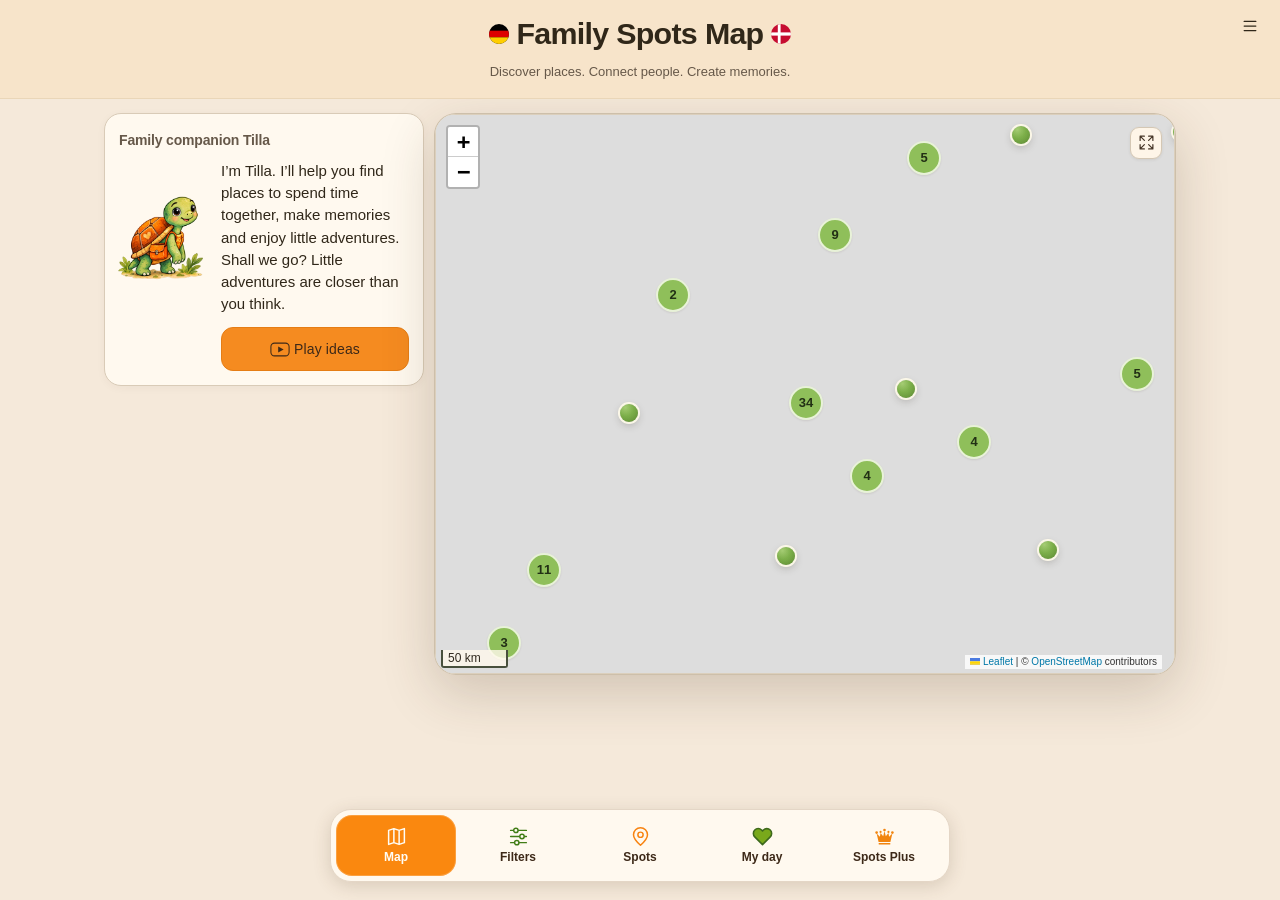
==== commit 5461b3d4: "FSM V4-Neu: Tourenfilter, Navigation und Offline-Update stabilisiert" ====
--- a/index.html
+++ b/index.html
@@ -214,7 +214,7 @@
   />
 
   <!-- App Styles -->
-  <link rel="stylesheet" href="css/styles.css?v=20261110-touren-reference-v1" />
+  <link rel="stylesheet" href="css/styles.css?v=20261110-touren-release-3" />
   <link rel="stylesheet" href="css/badges.css" />
   <link rel="stylesheet" href="css/diary.css?v=20261030-diary-3" />
 <link rel="stylesheet" href="css/interface.css?v=20261109-details-v43">
@@ -233,7 +233,7 @@
   <link rel="stylesheet" href="css/fsm-proportion-target-v917.css?v=20261109-details-v43" />
   <link rel="stylesheet" href="css/fsm-landscape-space-v918.css?v=20261109-details-v43" />
   <link rel="stylesheet" href="css/cycle-tours.css?v=20261109-details-v43">
-  <link rel="stylesheet" href="css/tourenwelt.css?v=20261110-touren-filter-ref-v1">
+  <link rel="stylesheet" href="css/tourenwelt.css?v=20261110-touren-release-3">
   <link rel="stylesheet" href="css/fsm-cohesion-v34.css?v=20261109-details-v43">
   <link rel="stylesheet" href="css/fsm-about-premium-v4.css?v=20261109-details-v43">
   <!-- Kalender-Design bewusst nach den älteren globalen Regeln laden. -->
@@ -252,7 +252,7 @@
       }, { capture: true, passive: true });
     })();
   </script>
-  <link rel="stylesheet" href="css/fsm-touren-reference.css?v=20261110-touren-filter-ref-v1">
+  <link rel="stylesheet" href="css/fsm-touren-reference.css?v=20261110-touren-release-3">
 </head>
 
 <body>
@@ -2018,7 +2018,7 @@
   <script src="./js/sw-register.js?v=20261109-details-v43" defer></script>
 
   <!-- App (ES-Modul) -->
-  <script type="module" src="./js/app.js?v=20261110-touren-reference-v1"></script>
+  <script type="module" src="./js/app.js?v=20261110-touren-release-3"></script>
 
   <!-- The spot list starts closed on each page load; no persistent UI preference. -->
   <script type="module">
--- a/css/styles.css
+++ b/css/styles.css
@@ -20,7 +20,7 @@
 /* 4. Komponenten, Layout, Map, Sidebar, Bottom-Nav, Toast, Onboarding etc. */
 @import url("./components.css?v=20261109-details-v43");
 
-@import url("./map-spots.css?v=20261110-touren-reference-v1");
+@import url("./map-spots.css?v=20261110-touren-release-3");
 
 /* =========================================================
    GLOBAL OVERRIDES / FIXES
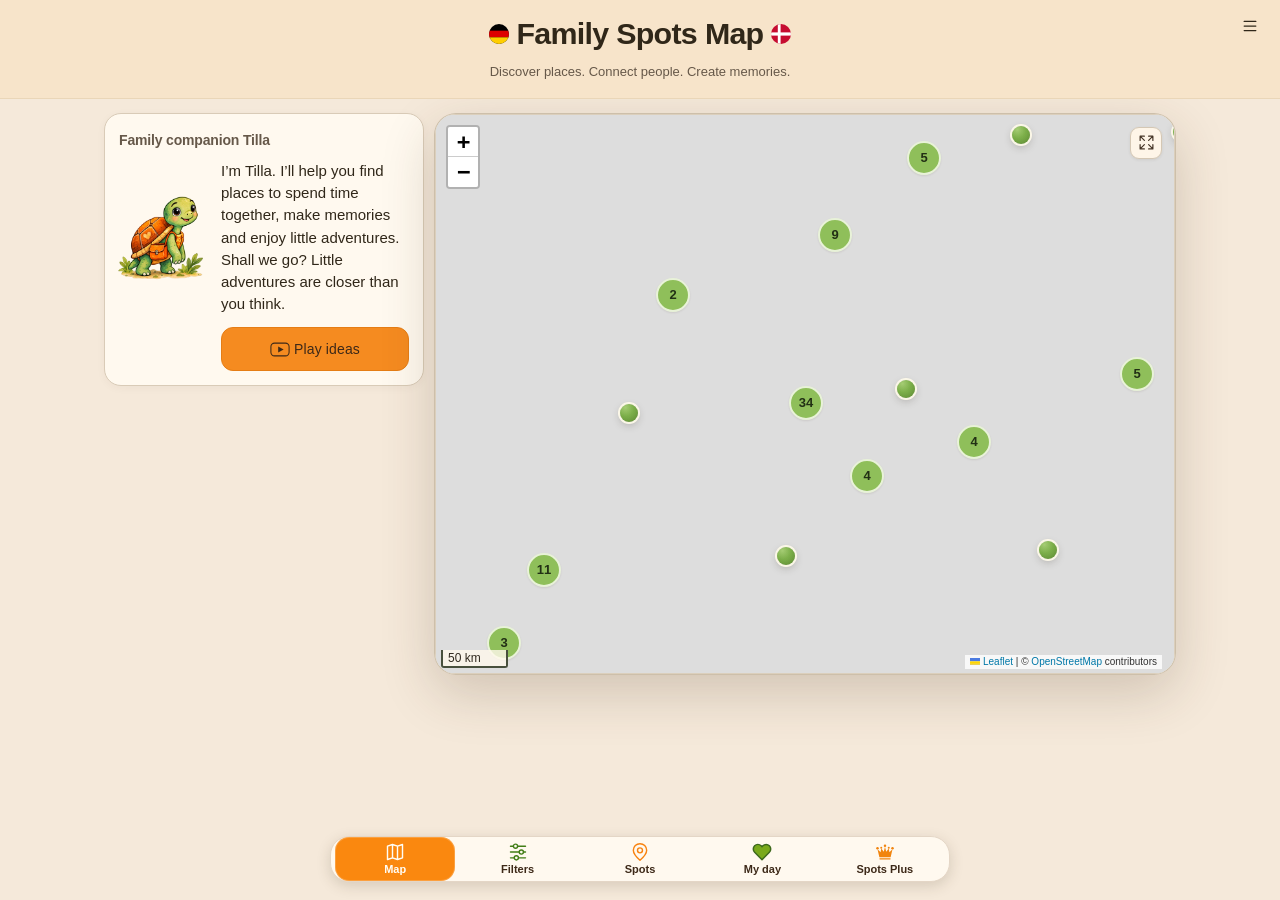
==== commit 58507c1b: "FSM V4-Neu: kompakte Navigation in allen Ansichten vereinheitlicht" ====
--- a/index.html
+++ b/index.html
@@ -214,7 +214,7 @@
   />
 
   <!-- App Styles -->
-  <link rel="stylesheet" href="css/styles.css?v=20261110-touren-release-3" />
+  <link rel="stylesheet" href="css/styles.css?v=20261110-nav-unified-compact-1" />
   <link rel="stylesheet" href="css/badges.css" />
   <link rel="stylesheet" href="css/diary.css?v=20261030-diary-3" />
 <link rel="stylesheet" href="css/interface.css?v=20261109-details-v43">
@@ -233,7 +233,7 @@
   <link rel="stylesheet" href="css/fsm-proportion-target-v917.css?v=20261109-details-v43" />
   <link rel="stylesheet" href="css/fsm-landscape-space-v918.css?v=20261109-details-v43" />
   <link rel="stylesheet" href="css/cycle-tours.css?v=20261109-details-v43">
-  <link rel="stylesheet" href="css/tourenwelt.css?v=20261110-touren-release-3">
+  <link rel="stylesheet" href="css/tourenwelt.css?v=20261110-nav-unified-compact-1">
   <link rel="stylesheet" href="css/fsm-cohesion-v34.css?v=20261109-details-v43">
   <link rel="stylesheet" href="css/fsm-about-premium-v4.css?v=20261109-details-v43">
   <!-- Kalender-Design bewusst nach den älteren globalen Regeln laden. -->
@@ -252,7 +252,7 @@
       }, { capture: true, passive: true });
     })();
   </script>
-  <link rel="stylesheet" href="css/fsm-touren-reference.css?v=20261110-touren-release-3">
+  <link rel="stylesheet" href="css/fsm-touren-reference.css?v=20261110-nav-unified-compact-1">
 </head>
 
 <body>
@@ -2018,7 +2018,7 @@
   <script src="./js/sw-register.js?v=20261109-details-v43" defer></script>
 
   <!-- App (ES-Modul) -->
-  <script type="module" src="./js/app.js?v=20261110-touren-release-3"></script>
+  <script type="module" src="./js/app.js?v=20261110-nav-unified-compact-1"></script>
 
   <!-- The spot list starts closed on each page load; no persistent UI preference. -->
   <script type="module">
--- a/css/styles.css
+++ b/css/styles.css
@@ -20,7 +20,7 @@
 /* 4. Komponenten, Layout, Map, Sidebar, Bottom-Nav, Toast, Onboarding etc. */
 @import url("./components.css?v=20261109-details-v43");
 
-@import url("./map-spots.css?v=20261110-touren-release-3");
+@import url("./map-spots.css?v=20261110-nav-unified-compact-1");
 
 /* =========================================================
    GLOBAL OVERRIDES / FIXES
--- a/css/fsm-touren-reference.css
+++ b/css/fsm-touren-reference.css
@@ -145,3 +145,232 @@
  .fsm-tourenfilter .tw-orange{min-height:51px;margin-top:19px;}
  .fsm-tourenfilter .tw-filter-foot{font-size:11px;margin-top:10px;}
 }
+
+
+/* 10.11.2026 — VERBINDLICHER NAVIGATIONS-FEINSCHLIFF
+ * Ein gemeinsames Design-Token-System für Start, Hauptkarte, Vollbildkarte,
+ * Tourenwelt und Tourenfilter. Keine Navigation ist nur per Bild nachgestellt.
+ * 44 px Mindest-Touchfläche; Außenhöhe 54 px bei Standard-Zoom.
+ * Bestehende DOM-Ereignisse, Plus-Zugang und die Daylog-Funktion bleiben erhalten.
+ */
+html.fsm-polished {
+  --fsm-unav-paper:#fff9ef;
+  --fsm-unav-border:#e4d6c6;
+  --fsm-unav-text:#3d2918;
+  --fsm-unav-orange:#fa880f;
+  --fsm-unav-filter:#417d16;
+  --fsm-unav-pin:#f88310;
+  --fsm-unav-heart:#79a91b;
+  --fsm-unav-crown:#f1840e;
+  --fsm-unav-knob:#fffaf1;
+  --fsm-unav-height:44px;
+  --fsm-unav-radius:19px;
+}
+/* Startseite / Hauptkarte / weitere Appansichten – originale Buttons, keine Kopie. */
+html.fsm-polished.fsm-home-nav-ready #fsm-home-nav.fsm-home-nav {
+  --fsm-slider-knob-fill:var(--fsm-unav-knob);
+  grid-template-columns:repeat(5,minmax(0,1fr))!important;
+  box-sizing:border-box!important;
+  padding:4px!important;
+  gap:2px!important;
+  min-height:0!important;
+  border:1px solid var(--fsm-unav-border)!important;
+  border-radius:var(--fsm-unav-radius)!important;
+  background:var(--fsm-unav-paper)!important;
+  box-shadow:0 4px 14px rgba(68,51,29,.17)!important;
+}
+html.fsm-polished.fsm-home-nav-ready #fsm-home-nav.fsm-home-nav > .fsm-home-nav__item:not([hidden]) {
+  display:flex!important;
+  flex-direction:column!important;
+  justify-content:center!important;
+  align-items:center!important;
+  box-sizing:border-box!important;
+  width:100%!important;
+  height:var(--fsm-unav-height)!important;
+  min-height:var(--fsm-unav-height)!important;
+  max-height:none!important;
+  padding:2px 1px!important;
+  gap:1px!important;
+  font-size:clamp(10px,2.8vw,11px)!important;
+  line-height:1.15!important;
+  font-weight:700!important;
+  border-radius:14px!important;
+  color:var(--fsm-unav-text)!important;
+  white-space:nowrap!important;
+  text-align:center!important;
+}
+html.fsm-polished.fsm-home-nav-ready #fsm-home-nav.fsm-home-nav > .fsm-home-nav__item:not([hidden]) > svg {
+  display:block!important;
+  width:20px!important;
+  height:20px!important;
+  flex:0 0 20px!important;
+}
+html.fsm-polished.fsm-home-nav-ready #fsm-home-nav.fsm-home-nav > .fsm-home-nav__item[data-fsm-home-action="map"][aria-current="page"] {
+  background:var(--fsm-unav-orange)!important;
+  color:#fffdf6!important;
+}
+html.fsm-polished.fsm-home-nav-ready #fsm-home-nav.fsm-home-nav > .fsm-home-nav__item[data-fsm-home-action="map"][aria-current="page"] > svg { color:#fffdf6!important; }
+html.fsm-polished.fsm-home-nav-ready #fsm-home-nav.fsm-home-nav > .fsm-home-nav__item[data-fsm-home-action="filters"] > svg { color:var(--fsm-unav-filter)!important; }
+html.fsm-polished.fsm-home-nav-ready #fsm-home-nav.fsm-home-nav > .fsm-home-nav__item[data-fsm-home-action="spots"] > svg { color:var(--fsm-unav-pin)!important; }
+html.fsm-polished.fsm-home-nav-ready #fsm-home-nav.fsm-home-nav > .fsm-home-nav__item[data-fsm-home-action="spots"]::before {content:none!important;display:none!important;}
+html.fsm-polished.fsm-home-nav-ready #fsm-home-nav.fsm-home-nav > .fsm-home-nav__item[data-fsm-home-action="diary"] > svg.fsm-daylog-heart {
+  fill:var(--fsm-unav-heart)!important;
+  stroke:#3d691c!important;
+  color:#3d691c!important;
+}
+html.fsm-polished.fsm-home-nav-ready #fsm-home-nav.fsm-home-nav > .fsm-home-nav__item[data-fsm-home-action="plus"] > svg.spots-plus-crown {
+  color:var(--fsm-unav-crown)!important;
+}
+/* A selected other section retains its visual state without changing the map tile. */
+html.fsm-polished.fsm-home-nav-ready #fsm-home-nav.fsm-home-nav > .fsm-home-nav__item:not([data-fsm-home-action="map"])[aria-current="page"] {
+  color:#315124!important;
+  background:#e8edd9!important;
+}
+@media (max-width:899px) {
+  html.fsm-polished.fsm-home-nav-ready body > #fsm-home-nav.fsm-home-nav {
+    left:max(12px,env(safe-area-inset-left,0px))!important;
+    right:max(12px,env(safe-area-inset-right,0px))!important;
+    max-width:620px!important;
+  }
+}
+/* Die Vollbildkarte besitzt eine eigene Navigation; Maße und Farben sind gleich. */
+html.fsm-polished #fsm-map-fullscreen .fsm-map-nav {
+  --fsm-slider-knob-fill:var(--fsm-unav-knob);
+  display:grid!important;
+  grid-template-columns:repeat(5,minmax(0,1fr))!important;
+  box-sizing:border-box!important;
+  left:max(12px,env(safe-area-inset-left,0px))!important;
+  right:max(12px,env(safe-area-inset-right,0px))!important;
+  max-width:620px!important;
+  gap:2px!important;
+  padding:4px!important;
+  border:1px solid var(--fsm-unav-border)!important;
+  border-radius:var(--fsm-unav-radius)!important;
+  background:var(--fsm-unav-paper)!important;
+  color:var(--fsm-unav-text)!important;
+  box-shadow:0 4px 14px rgba(68,51,29,.17)!important;
+}
+html.fsm-polished #fsm-map-fullscreen .fsm-map-nav .fsm-map-tool--destination:not([hidden]) {
+  box-sizing:border-box!important;
+  width:100%!important;
+  min-width:0!important;
+  min-height:var(--fsm-unav-height)!important;
+  height:var(--fsm-unav-height)!important;
+  max-height:none!important;
+  padding:2px 1px!important;
+  gap:1px!important;
+  flex-direction:column!important;
+  justify-content:center!important;
+  align-items:center!important;
+  border:0!important;
+  border-radius:14px!important;
+  background:transparent!important;
+  box-shadow:none!important;
+  color:var(--fsm-unav-text)!important;
+  font-size:clamp(10px,2.8vw,11px)!important;
+  line-height:1.15!important;
+  font-weight:700!important;
+  white-space:nowrap!important;
+}
+html.fsm-polished #fsm-map-fullscreen .fsm-map-nav .fsm-map-tool--destination:not([hidden]) > svg {
+  display:block!important;
+  width:20px!important;
+  height:20px!important;
+  flex:0 0 20px!important;
+}
+html.fsm-polished #fsm-map-fullscreen .fsm-map-nav .fsm-map-tool--destination[aria-current="page"] {
+  background:var(--fsm-unav-orange)!important;
+  color:#fffdf6!important;
+}
+html.fsm-polished #fsm-map-fullscreen .fsm-map-nav .fsm-map-tool--destination[aria-current="page"] > svg { color:#fffdf6!important; }
+html.fsm-polished #fsm-map-fullscreen .fsm-map-nav .fsm-map-tool--destination:nth-child(2) > svg { color:var(--fsm-unav-filter)!important; }
+html.fsm-polished #fsm-map-fullscreen .fsm-map-nav .fsm-map-tool--destination:nth-child(3) > svg { color:var(--fsm-unav-pin)!important; }
+html.fsm-polished #fsm-map-fullscreen .fsm-map-nav .fsm-map-tool--destination:nth-child(4) > svg.fsm-daylog-heart { color:#3d691c!important;stroke:#3d691c!important;fill:var(--fsm-unav-heart)!important; }
+html.fsm-polished #fsm-map-fullscreen .fsm-map-nav .fsm-map-tool--destination:nth-child(5) > svg.spots-plus-crown { color:var(--fsm-unav-crown)!important; }
+/* Die Tourenwelt und ihr Filter haben denselben kompakten Dock. */
+html.fsm-polished .fsm-tourenwelt .tw-dock,
+html.fsm-polished .fsm-tourenfilter .tw-dock {
+  box-sizing:border-box!important;
+  width:calc(100% - 24px)!important;
+  max-width:620px!important;
+  grid-template-columns:repeat(5,minmax(0,1fr))!important;
+  gap:2px!important;
+  margin:8px auto max(8px,env(safe-area-inset-bottom))!important;
+  padding:4px!important;
+  border:1px solid var(--fsm-unav-border)!important;
+  border-radius:var(--fsm-unav-radius)!important;
+  background:var(--fsm-unav-paper)!important;
+  box-shadow:0 4px 14px rgba(68,51,29,.17)!important;
+}
+html.fsm-polished .fsm-tourenwelt .tw-dock button,
+html.fsm-polished .fsm-tourenfilter .tw-dock button {
+  box-sizing:border-box!important;
+  width:100%!important;
+  height:var(--fsm-unav-height)!important;
+  min-height:var(--fsm-unav-height)!important;
+  padding:2px 1px!important;
+  gap:1px!important;
+  border-radius:14px!important;
+  color:var(--fsm-unav-text)!important;
+  font-size:clamp(10px,2.8vw,11px)!important;
+  font-weight:700!important;
+  line-height:1.15!important;
+  white-space:nowrap!important;
+}
+html.fsm-polished .fsm-tourenwelt .tw-dock button[aria-current="page"],
+html.fsm-polished .fsm-tourenfilter .tw-dock button[aria-current="page"] {
+  background:var(--fsm-unav-orange)!important;
+  color:#fffdf6!important;
+}
+html.fsm-polished .fsm-tourenwelt .tw-dock svg,
+html.fsm-polished .fsm-tourenfilter .tw-dock svg {
+  width:20px!important;
+  height:20px!important;
+  flex:0 0 20px!important;
+}
+html.fsm-polished .fsm-tourenwelt .tw-dock button:nth-child(2) svg,
+html.fsm-polished .fsm-tourenfilter .tw-dock button:nth-child(2) svg { color:var(--fsm-unav-filter)!important; }
+html.fsm-polished .fsm-tourenwelt .tw-dock button:nth-child(3) svg,
+html.fsm-polished .fsm-tourenfilter .tw-dock button:nth-child(3) svg { color:var(--fsm-unav-pin)!important; }
+html.fsm-polished .fsm-tourenwelt .tw-dock button:nth-child(4) svg,
+html.fsm-polished .fsm-tourenfilter .tw-dock button:nth-child(4) svg { color:#3d691c!important;stroke:#3d691c!important;fill:var(--fsm-unav-heart)!important; }
+html.fsm-polished .fsm-tourenwelt .tw-dock button:nth-child(5) svg,
+html.fsm-polished .fsm-tourenfilter .tw-dock button:nth-child(5) svg { color:var(--fsm-unav-crown)!important;fill:var(--fsm-unav-crown)!important; }
+/* Keyboard focus remains visible; no outline is removed from interactive elements. */
+
+/* Präziser Abgleich: 46 px Außenhöhe und 18 px Seitenabstand auf Mobilgeräten.
+ * Start-, Vollbild- und Tourenleiste sind damit pixelgleich dimensioniert. */
+html.fsm-polished.fsm-home-nav-ready #fsm-home-nav.fsm-home-nav,
+html.fsm-polished #fsm-map-fullscreen .fsm-map-nav,
+html.fsm-polished .fsm-tourenwelt .tw-dock,
+html.fsm-polished .fsm-tourenfilter .tw-dock {
+  padding-top:0!important;
+  padding-bottom:0!important;
+}
+@media (max-width:899px) {
+ html.fsm-polished[data-theme="light"].fsm-home-nav-ready body[data-app-view="map"] > #fsm-home-nav.fsm-home-nav,
+ html.fsm-polished.fsm-home-nav-ready body > #fsm-home-nav.fsm-home-nav {
+   left:max(18px,env(safe-area-inset-left,0px))!important;
+   right:max(18px,env(safe-area-inset-right,0px))!important;
+   max-width:620px!important;
+ }
+ html.fsm-polished #fsm-map-fullscreen .fsm-map-nav {
+   left:max(18px,env(safe-area-inset-left,0px))!important;
+   right:max(18px,env(safe-area-inset-right,0px))!important;
+ }
+ html.fsm-polished .fsm-tourenwelt .tw-dock,
+ html.fsm-polished .fsm-tourenfilter .tw-dock {
+   width:calc(100% - 36px)!important;
+ }
+}
+
+/* Accessibility: high contrast selections remain visible with OS colors. */
+@media (forced-colors:active) {
+ html.fsm-polished.fsm-home-nav-ready #fsm-home-nav > .fsm-home-nav__item[data-fsm-home-action="map"][aria-current="page"],
+ html.fsm-polished #fsm-map-fullscreen .fsm-map-nav .fsm-map-tool--destination[aria-current="page"],
+ html.fsm-polished .fsm-tourenwelt .tw-dock button[aria-current="page"],
+ html.fsm-polished .fsm-tourenfilter .tw-dock button[aria-current="page"] {
+   background:Highlight!important;color:HighlightText!important;
+   outline:1px solid HighlightText!important;outline-offset:-1px!important;
+ }
+}
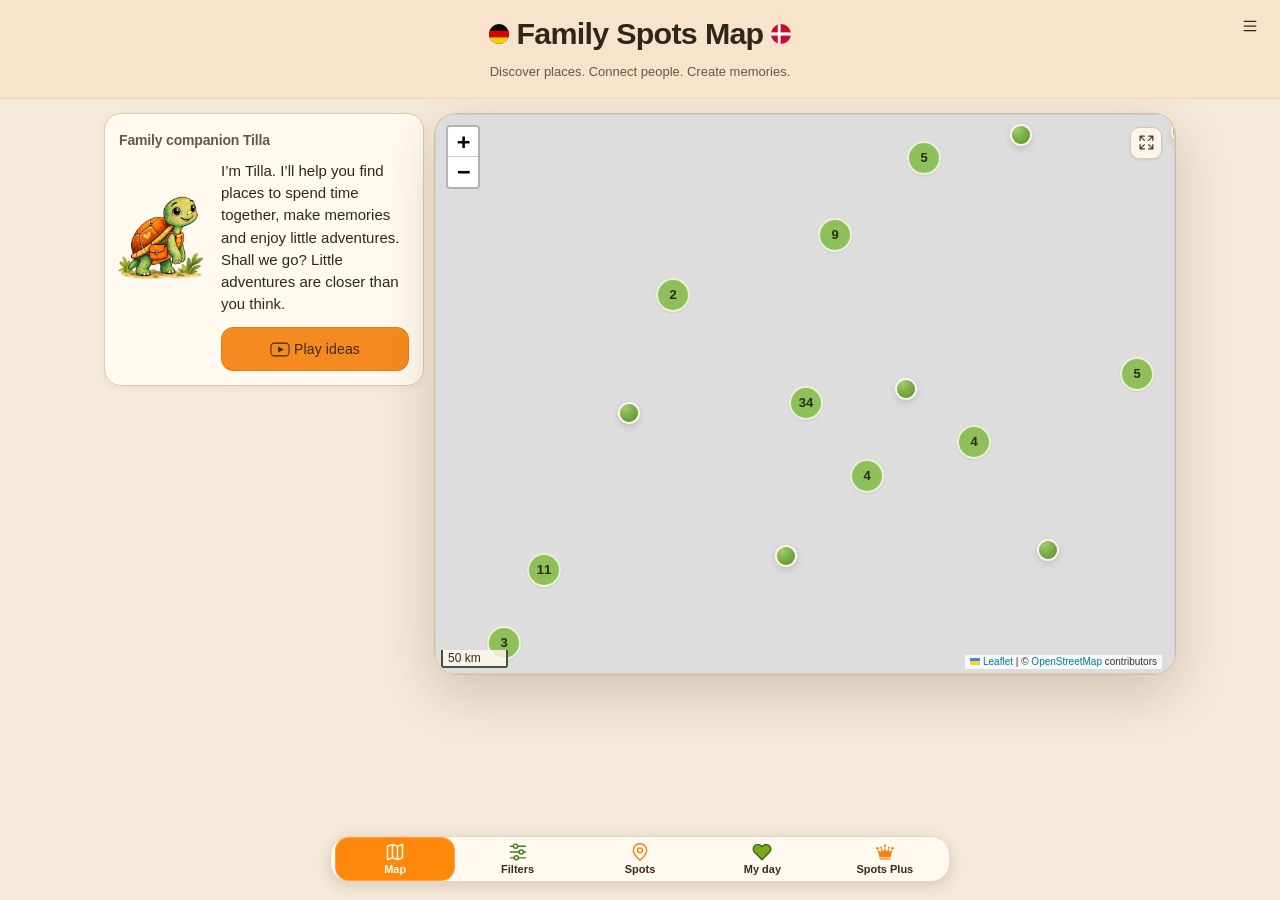
==== commit bf2b4c4a: "FSM: Freigegebenes Spotdesign und gemeinsame Kategorien-Icons vereinheitlicht" ====
--- a/index.html
+++ b/index.html
@@ -214,7 +214,7 @@
   />
 
   <!-- App Styles -->
-  <link rel="stylesheet" href="css/styles.css?v=20261110-nav-unified-compact-1" />
+  <link rel="stylesheet" href="css/styles.css?v=20261110-unity-1" />
   <link rel="stylesheet" href="css/badges.css" />
   <link rel="stylesheet" href="css/diary.css?v=20261030-diary-3" />
 <link rel="stylesheet" href="css/interface.css?v=20261109-details-v43">
@@ -233,7 +233,7 @@
   <link rel="stylesheet" href="css/fsm-proportion-target-v917.css?v=20261109-details-v43" />
   <link rel="stylesheet" href="css/fsm-landscape-space-v918.css?v=20261109-details-v43" />
   <link rel="stylesheet" href="css/cycle-tours.css?v=20261109-details-v43">
-  <link rel="stylesheet" href="css/tourenwelt.css?v=20261110-nav-unified-compact-1">
+  <link rel="stylesheet" href="css/tourenwelt.css?v=20261110-unity-1">
   <link rel="stylesheet" href="css/fsm-cohesion-v34.css?v=20261109-details-v43">
   <link rel="stylesheet" href="css/fsm-about-premium-v4.css?v=20261109-details-v43">
   <!-- Kalender-Design bewusst nach den älteren globalen Regeln laden. -->
@@ -252,7 +252,8 @@
       }, { capture: true, passive: true });
     })();
   </script>
-  <link rel="stylesheet" href="css/fsm-touren-reference.css?v=20261110-nav-unified-compact-1">
+  <link rel="stylesheet" href="css/fsm-touren-reference.css?v=20261110-unity-1">
+  <link rel="stylesheet" href="css/fsm-spot-unity.css?v=20261110-unity-1" />
 </head>
 
 <body>
@@ -2018,7 +2019,7 @@
   <script src="./js/sw-register.js?v=20261109-details-v43" defer></script>
 
   <!-- App (ES-Modul) -->
-  <script type="module" src="./js/app.js?v=20261110-nav-unified-compact-1"></script>
+  <script type="module" src="./js/app.js?v=20261110-unity-1"></script>
 
   <!-- The spot list starts closed on each page load; no persistent UI preference. -->
   <script type="module">
--- a/css/styles.css
+++ b/css/styles.css
@@ -20,7 +20,7 @@
 /* 4. Komponenten, Layout, Map, Sidebar, Bottom-Nav, Toast, Onboarding etc. */
 @import url("./components.css?v=20261109-details-v43");
 
-@import url("./map-spots.css?v=20261110-nav-unified-compact-1");
+@import url("./map-spots.css?v=20261110-unity-1");
 
 /* =========================================================
    GLOBAL OVERRIDES / FIXES
--- a/css/fsm-spot-unity.css
+++ b/css/fsm-spot-unity.css
@@ -0,0 +1,202 @@
+/* Family Spots Map | Einheitliche visuelle Komponenten | 10.11.2026
+ * Verbindliche Bildreferenz: Spotdetails_Windheimstrasse_FREIGABE_BRAUNES_ICON
+ * Ausschließlich visuelle Details und zentrale Spot-Piktogramme; keine Daten-/Routingänderung.
+ * 4/8/12/16/24 px-Abstandsraster, 44 px Touch-Ziele, ein SVG-Iconset, 3 Grundfarben.
+ */
+html.fsm-polished {
+  --fsm-unit-ink: #3d2918;
+  --fsm-unit-ink-soft: #665746;
+  --fsm-unit-paper: #fffaf2;
+  --fsm-unit-line: #e1d3be;
+  --fsm-unit-orange: #f58b20;
+  --fsm-unit-orange-strong: #ff880b;
+  --fsm-unit-green: #2f632b;
+  --fsm-unit-green-soft: #ebf0df;
+  --fsm-unit-green-line: #9bb783;
+  --fsm-unit-blue-parking: #4f90b7;
+  --fsm-unit-space-1: 4px;
+  --fsm-unit-space-2: 8px;
+  --fsm-unit-space-3: 12px;
+  --fsm-unit-space-4: 16px;
+  --fsm-unit-space-6: 24px;
+  --fsm-unit-icon: 20px;
+  --fsm-unit-target: 44px;
+  --fsm-unit-radius-button: 14px;
+  --fsm-unit-radius-section: 16px;
+  --fsm-unit-radius-panel: 24px;
+  /* Already used by start, fullscreen map, tour listing and tour filter. */
+  --fsm-unav-orange: var(--fsm-unit-orange-strong);
+  --fsm-unav-height: 44px;
+  --fsm-unav-text: var(--fsm-unit-ink);
+  --fsm-orange-action-ink: var(--fsm-unit-ink);
+  --fsm-orange-action: var(--fsm-unit-orange);
+}
+/* Spot details share the same interactive sizes and action palette. */
+html.fsm-polished #spot-detail .spot-details-header { gap: var(--fsm-unit-space-2); }
+html.fsm-polished #spot-detail .spot-details-description { line-height: 1.48; }
+html.fsm-polished #spot-detail > .spot-community-open,
+html.fsm-polished #spot-detail > .spot-private-plan {
+  box-sizing: border-box;
+  width: 100%;
+  min-height: var(--fsm-unit-target);
+  border-radius: var(--fsm-unit-radius-button);
+  padding-block: var(--fsm-unit-space-2);
+  gap: var(--fsm-unit-space-2);
+  font-family: inherit;
+  font-weight: 700;
+  letter-spacing: 0;
+  text-shadow: none;
+}
+html.fsm-polished #spot-detail > .spot-community-open,
+html.fsm-polished #spot-detail > .spot-community-open :is(svg, .spot-community-open__icon) {
+  color: var(--fsm-unit-ink) !important;
+  stroke: currentColor;
+}
+html.fsm-polished #spot-detail > .spot-private-plan {
+  background: var(--fsm-unit-green-soft);
+  border: 1px solid var(--fsm-unit-green-line);
+  color: var(--fsm-unit-green);
+}
+html.fsm-polished #spot-detail > .spot-private-plan > svg {
+  width: var(--fsm-unit-icon);
+  height: var(--fsm-unit-icon);
+  flex: none;
+}
+html.fsm-polished #spot-detail .spot-gallery__summary {
+  display: inline-flex;
+  align-items: center;
+  gap: var(--fsm-unit-space-2);
+  box-sizing: border-box;
+  min-height: var(--fsm-unit-target);
+  border-radius: 999px;
+  border: 1px solid var(--fsm-unit-line);
+  color: var(--fsm-unit-ink);
+  background: var(--fsm-unit-paper);
+  text-shadow: none;
+}
+html.fsm-polished #spot-detail .spot-gallery__camera {
+  width: 19px;
+  height: 19px;
+  fill: none;
+  color: var(--fsm-unit-ink);
+  stroke: currentColor !important;
+  stroke-width: 1.8;
+}
+/* All place icons share a 24x24 vector coordinate system and 1.8 stroke. */
+html.fsm-polished :is(
+  #filter-modal .category-explorer__icon,
+  #spot-detail .spot-meta-type > .category-explorer__icon,
+  .spot-card-types .category-explorer__icon,
+  #spot-detail .fsm-spot-nearby-icon
+) > svg { display: block; width: 100%; height: 100%; stroke-width: 1.8; }
+html.fsm-polished #spot-detail .spot-meta-type > .category-explorer__icon,
+html.fsm-polished .spot-card-types .category-explorer__icon { width: 18px; height: 18px; flex: 0 0 18px; }
+html.fsm-polished #spot-detail .spot-nearby {
+  box-sizing: border-box;
+  border-radius: var(--fsm-unit-radius-section);
+  padding: var(--fsm-unit-space-3) var(--fsm-unit-space-4);
+  background: var(--fsm-unit-green-soft);
+  color: var(--fsm-unit-green);
+}
+html.fsm-polished #spot-detail .spot-nearby > strong,
+html.fsm-polished #spot-detail .spot-arrival > h3 {
+  display: flex;
+  align-items: center;
+  gap: var(--fsm-unit-space-2);
+  font-weight: 700;
+}
+html.fsm-polished #spot-detail .fsm-spot-heading-pin,
+html.fsm-polished #spot-detail .fsm-spot-arrival-icon,
+html.fsm-polished #spot-detail .fsm-spot-nearby-icon {
+  display:inline-flex;
+  align-items:center;
+  justify-content:center;
+  flex:0 0 var(--fsm-unit-icon);
+  width:var(--fsm-unit-icon);
+  height:var(--fsm-unit-icon);
+}
+html.fsm-polished #spot-detail .fsm-spot-heading-pin { color: var(--fsm-unit-orange-strong); }
+html.fsm-polished #spot-detail .fsm-spot-arrival-icon { color: var(--fsm-unit-ink); }
+html.fsm-polished #spot-detail :is(.fsm-spot-heading-pin,.fsm-spot-arrival-icon) > svg {
+  display:block;width:100%;height:100%;
+}
+html.fsm-polished #spot-detail .spot-nearby-link {
+  display: flex;
+  gap: var(--fsm-unit-space-3);
+  align-items: center;
+  justify-content: flex-start;
+  min-height: var(--fsm-unit-target);
+  padding: var(--fsm-unit-space-2) 0;
+  background: transparent;
+  border: 0;
+  border-radius: 0;
+  color: var(--fsm-unit-ink);
+  font-weight: 500;
+  text-align: start;
+}
+html.fsm-polished #spot-detail .spot-nearby-link + .spot-nearby-link { border-top: 1px solid #ced8c2; }
+html.fsm-polished #spot-detail .fsm-spot-nearby-icon {
+  color: var(--fsm-unit-green);
+}
+html.fsm-polished #spot-detail .fsm-spot-nearby-name { flex: 1; min-width: 0; overflow-wrap: anywhere; }
+html.fsm-polished #spot-detail .spot-nearby-link::after {
+  margin-left: auto;
+  content:'›';
+  font-size: 22px;
+  color: var(--fsm-unit-green);
+}
+html.fsm-polished #spot-detail .spot-arrival > h3 { color: var(--fsm-unit-ink); }
+html.fsm-polished #spot-detail .spot-parking > summary {
+  box-sizing: border-box;
+  display: inline-flex;
+  align-items: center;
+  gap: var(--fsm-unit-space-2);
+  border-radius: 999px;
+  min-height: var(--fsm-unit-target);
+  padding: var(--fsm-unit-space-2) var(--fsm-unit-space-3);
+  background: var(--fsm-unit-paper);
+  border: 1px solid var(--fsm-unit-line);
+  color: var(--fsm-unit-ink);
+}
+html.fsm-polished #spot-detail .fsm-parking-sign {
+  display: grid; place-items: center;
+  flex: 0 0 22px;
+  width:22px;height:22px;
+  font: 700 16px/1 system-ui,-apple-system,sans-serif;
+  border-radius:50%;
+  color:#fff;
+  background:var(--fsm-unit-blue-parking);
+}
+html.fsm-polished #spot-detail .fsm-parking-chevron { margin-left: 2px; color: var(--fsm-unit-ink); font-size: 20px; }
+/* Keyboard accessibility is deliberately retained. */
+html.fsm-polished #spot-detail :is(.spot-community-open,.spot-private-plan,.spot-nearby-link,.spot-gallery__summary,.spot-parking > summary):focus-visible {
+  outline: 2px solid var(--fsm-unit-green);
+  outline-offset: 2px;
+}
+@media (forced-colors: active) {
+  html.fsm-polished #spot-detail .spot-nearby, html.fsm-polished #spot-detail .spot-private-plan {
+    background: Canvas; color: CanvasText; border-color: CanvasText;
+  }
+  html.fsm-polished #spot-detail .fsm-parking-sign { background: Highlight; color: HighlightText; }
+}
+/* Final precision: one border only, no inherited ghost-outline. */
+html.fsm-polished #spot-detail .spot-gallery__summary::before,
+html.fsm-polished #spot-detail .spot-parking > summary::before { content: none !important; display: none !important; }
+/* Approved editorial spot heading, reused across every detail card. */
+html.fsm-polished #spot-detail .spot-details-title {
+  font-family: Georgia, 'Times New Roman', serif;
+  font-size: clamp(20px, 5.3vw, 24px);
+  font-weight: 700;
+  letter-spacing: -.025em;
+  line-height: 1.15;
+  color: var(--fsm-unit-ink);
+  text-wrap: pretty;
+}
+html.fsm-polished #spot-detail .spot-details-actions > :is(.spot-details-favorite,.spot-details-close,.spot-visit-info__toggle) {
+  min-width: var(--fsm-unit-target);
+  min-height: var(--fsm-unit-target);
+}
+@media(max-width:359px) {
+  html.fsm-polished #spot-detail .spot-details-title {font-size:20px;}
+  html.fsm-polished #spot-detail .spot-details-header {gap:4px;}
+}
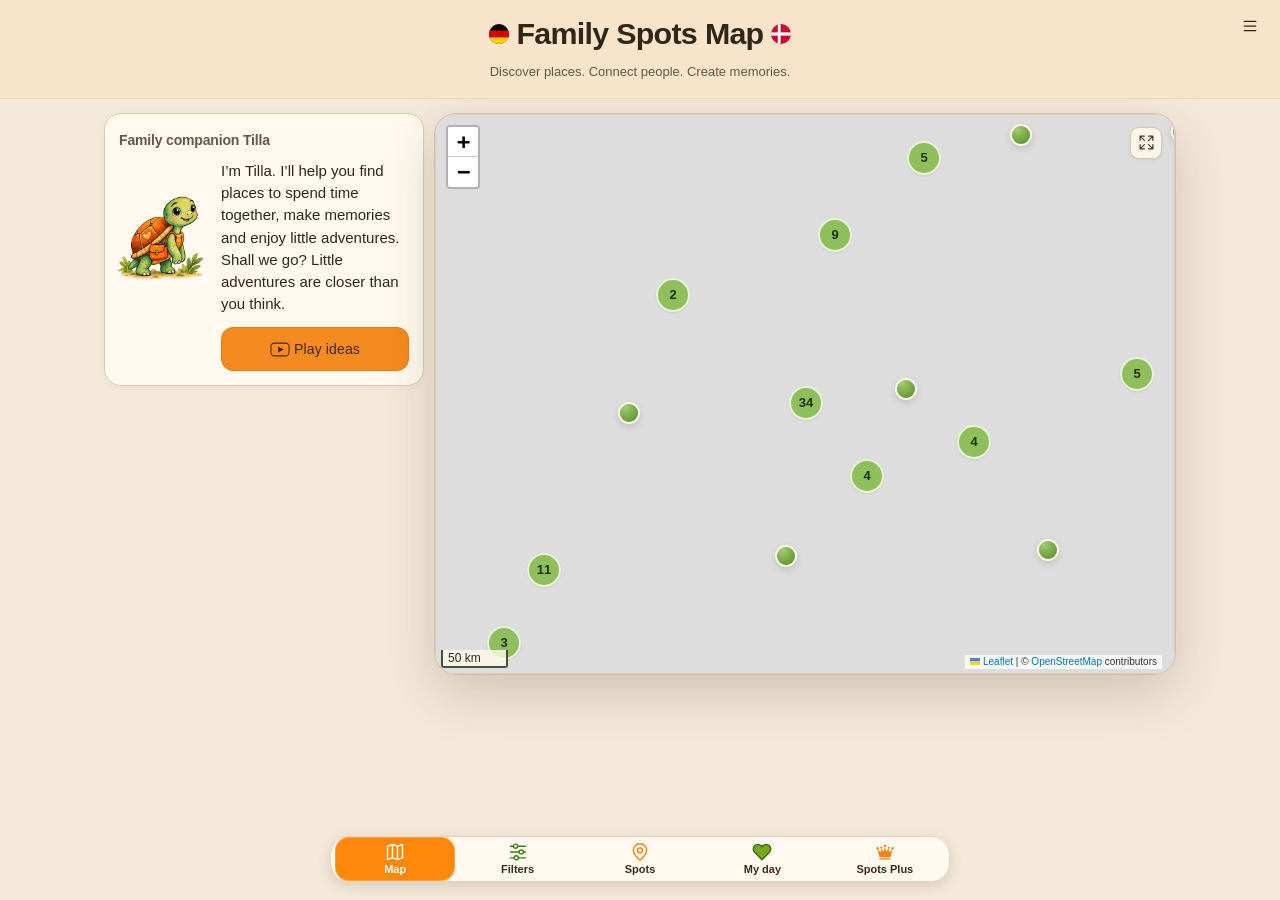
==== commit 38143554: "FSM V4-Neu: GitHub-Pages-Versionierung für beide Veröffentlichungswege korrigiert" ====
--- a/index.html
+++ b/index.html
@@ -214,7 +214,7 @@
   />
 
   <!-- App Styles -->
-  <link rel="stylesheet" href="css/styles.css?v=20261110-unity-1" />
+  <link rel="stylesheet" href="css/styles.css?v=20261110-dualmode-1" />
   <link rel="stylesheet" href="css/badges.css" />
   <link rel="stylesheet" href="css/diary.css?v=20261030-diary-3" />
 <link rel="stylesheet" href="css/interface.css?v=20261109-details-v43">
@@ -233,7 +233,7 @@
   <link rel="stylesheet" href="css/fsm-proportion-target-v917.css?v=20261109-details-v43" />
   <link rel="stylesheet" href="css/fsm-landscape-space-v918.css?v=20261109-details-v43" />
   <link rel="stylesheet" href="css/cycle-tours.css?v=20261109-details-v43">
-  <link rel="stylesheet" href="css/tourenwelt.css?v=20261110-unity-1">
+  <link rel="stylesheet" href="css/tourenwelt.css?v=20261110-dualmode-1">
   <link rel="stylesheet" href="css/fsm-cohesion-v34.css?v=20261109-details-v43">
   <link rel="stylesheet" href="css/fsm-about-premium-v4.css?v=20261109-details-v43">
   <!-- Kalender-Design bewusst nach den älteren globalen Regeln laden. -->
@@ -252,8 +252,8 @@
       }, { capture: true, passive: true });
     })();
   </script>
-  <link rel="stylesheet" href="css/fsm-touren-reference.css?v=20261110-unity-1">
-  <link rel="stylesheet" href="css/fsm-spot-unity.css?v=20261110-unity-1" />
+  <link rel="stylesheet" href="css/fsm-touren-reference.css?v=20261110-dualmode-1">
+  <link rel="stylesheet" href="css/fsm-spot-unity.css?v=20261110-dualmode-1" />
 </head>
 
 <body>
@@ -2016,10 +2016,10 @@
   ></script>
 
 <!-- Offline und kontrollierte Updates -->
-  <script src="./js/sw-register.js?v=20261109-details-v43" defer></script>
+  <script src="./js/sw-register.js?v=20261110-dualmode-1" defer></script>
 
   <!-- App (ES-Modul) -->
-  <script type="module" src="./js/app.js?v=20261110-unity-1"></script>
+  <script type="module" src="./js/app.js?v=20261110-dualmode-1"></script>
 
   <!-- The spot list starts closed on each page load; no persistent UI preference. -->
   <script type="module">
--- a/css/styles.css
+++ b/css/styles.css
@@ -20,7 +20,7 @@
 /* 4. Komponenten, Layout, Map, Sidebar, Bottom-Nav, Toast, Onboarding etc. */
 @import url("./components.css?v=20261109-details-v43");
 
-@import url("./map-spots.css?v=20261110-unity-1");
+@import url("./map-spots.css?v=20261110-dualmode-1");
 
 /* =========================================================
    GLOBAL OVERRIDES / FIXES
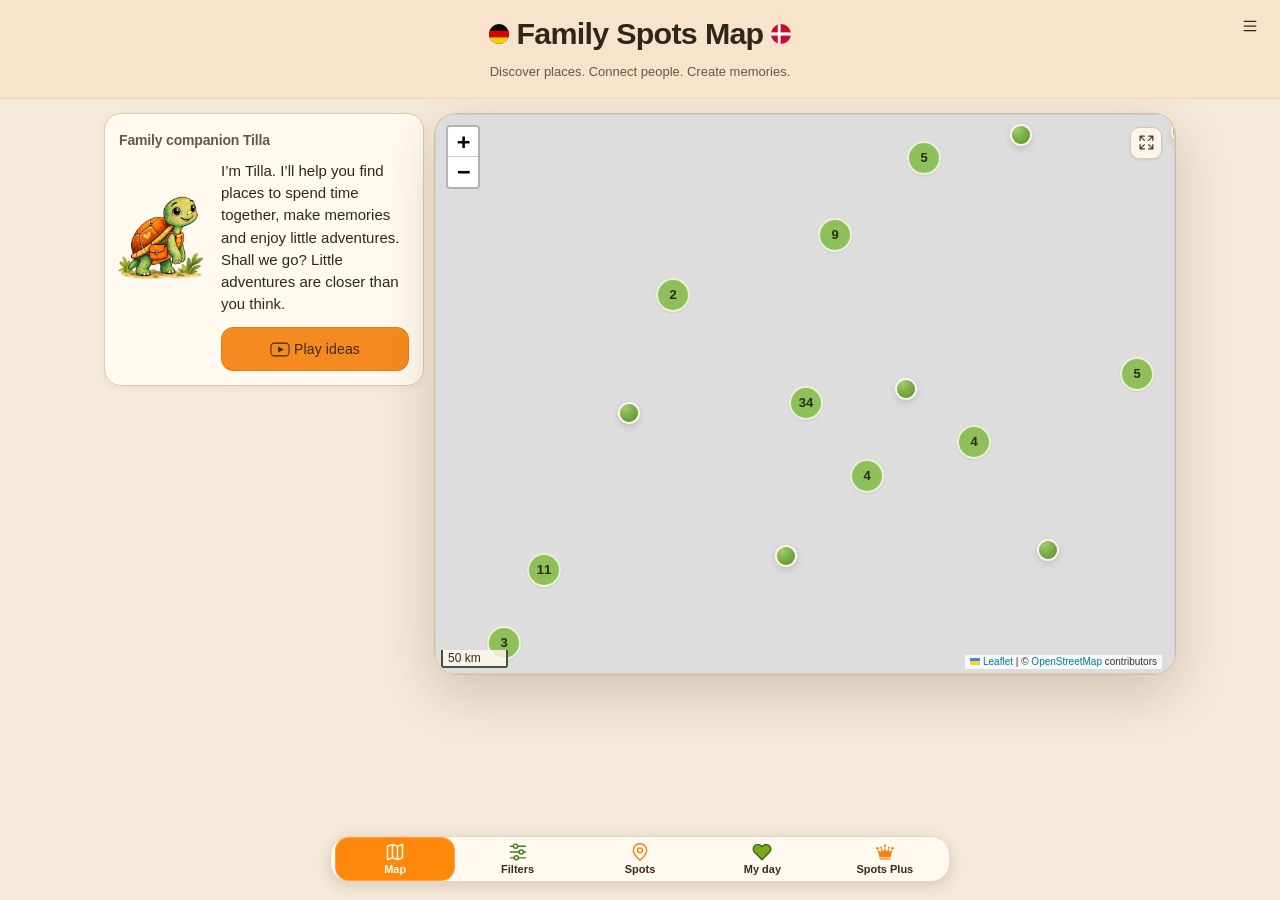
==== commit ba74d09d: "FSM V4-Neu: Aktualisierung und Versionsabgleich stabilisiert" ====
--- a/index.html
+++ b/index.html
@@ -214,7 +214,7 @@
   />
 
   <!-- App Styles -->
-  <link rel="stylesheet" href="css/styles.css?v=20261110-dualmode-1" />
+  <link rel="stylesheet" href="css/styles.css?v=20261111-stable-1" />
   <link rel="stylesheet" href="css/badges.css" />
   <link rel="stylesheet" href="css/diary.css?v=20261030-diary-3" />
 <link rel="stylesheet" href="css/interface.css?v=20261109-details-v43">
@@ -233,7 +233,7 @@
   <link rel="stylesheet" href="css/fsm-proportion-target-v917.css?v=20261109-details-v43" />
   <link rel="stylesheet" href="css/fsm-landscape-space-v918.css?v=20261109-details-v43" />
   <link rel="stylesheet" href="css/cycle-tours.css?v=20261109-details-v43">
-  <link rel="stylesheet" href="css/tourenwelt.css?v=20261110-dualmode-1">
+  <link rel="stylesheet" href="css/tourenwelt.css?v=20261111-stable-1">
   <link rel="stylesheet" href="css/fsm-cohesion-v34.css?v=20261109-details-v43">
   <link rel="stylesheet" href="css/fsm-about-premium-v4.css?v=20261109-details-v43">
   <!-- Kalender-Design bewusst nach den älteren globalen Regeln laden. -->
@@ -252,8 +252,8 @@
       }, { capture: true, passive: true });
     })();
   </script>
-  <link rel="stylesheet" href="css/fsm-touren-reference.css?v=20261110-dualmode-1">
-  <link rel="stylesheet" href="css/fsm-spot-unity.css?v=20261110-dualmode-1" />
+  <link rel="stylesheet" href="css/fsm-touren-reference.css?v=20261111-stable-1">
+  <link rel="stylesheet" href="css/fsm-spot-unity.css?v=20261111-stable-1" />
 </head>
 
 <body>
@@ -2016,10 +2016,10 @@
   ></script>
 
 <!-- Offline und kontrollierte Updates -->
-  <script src="./js/sw-register.js?v=20261110-dualmode-1" defer></script>
+  <script src="./js/sw-register.js?v=20261111-stable-1" defer></script>
 
   <!-- App (ES-Modul) -->
-  <script type="module" src="./js/app.js?v=20261110-dualmode-1"></script>
+  <script type="module" src="./js/app.js?v=20261111-stable-1"></script>
 
   <!-- The spot list starts closed on each page load; no persistent UI preference. -->
   <script type="module">
--- a/css/styles.css
+++ b/css/styles.css
@@ -20,7 +20,7 @@
 /* 4. Komponenten, Layout, Map, Sidebar, Bottom-Nav, Toast, Onboarding etc. */
 @import url("./components.css?v=20261109-details-v43");
 
-@import url("./map-spots.css?v=20261110-dualmode-1");
+@import url("./map-spots.css?v=20261111-stable-1");
 
 /* =========================================================
    GLOBAL OVERRIDES / FIXES
